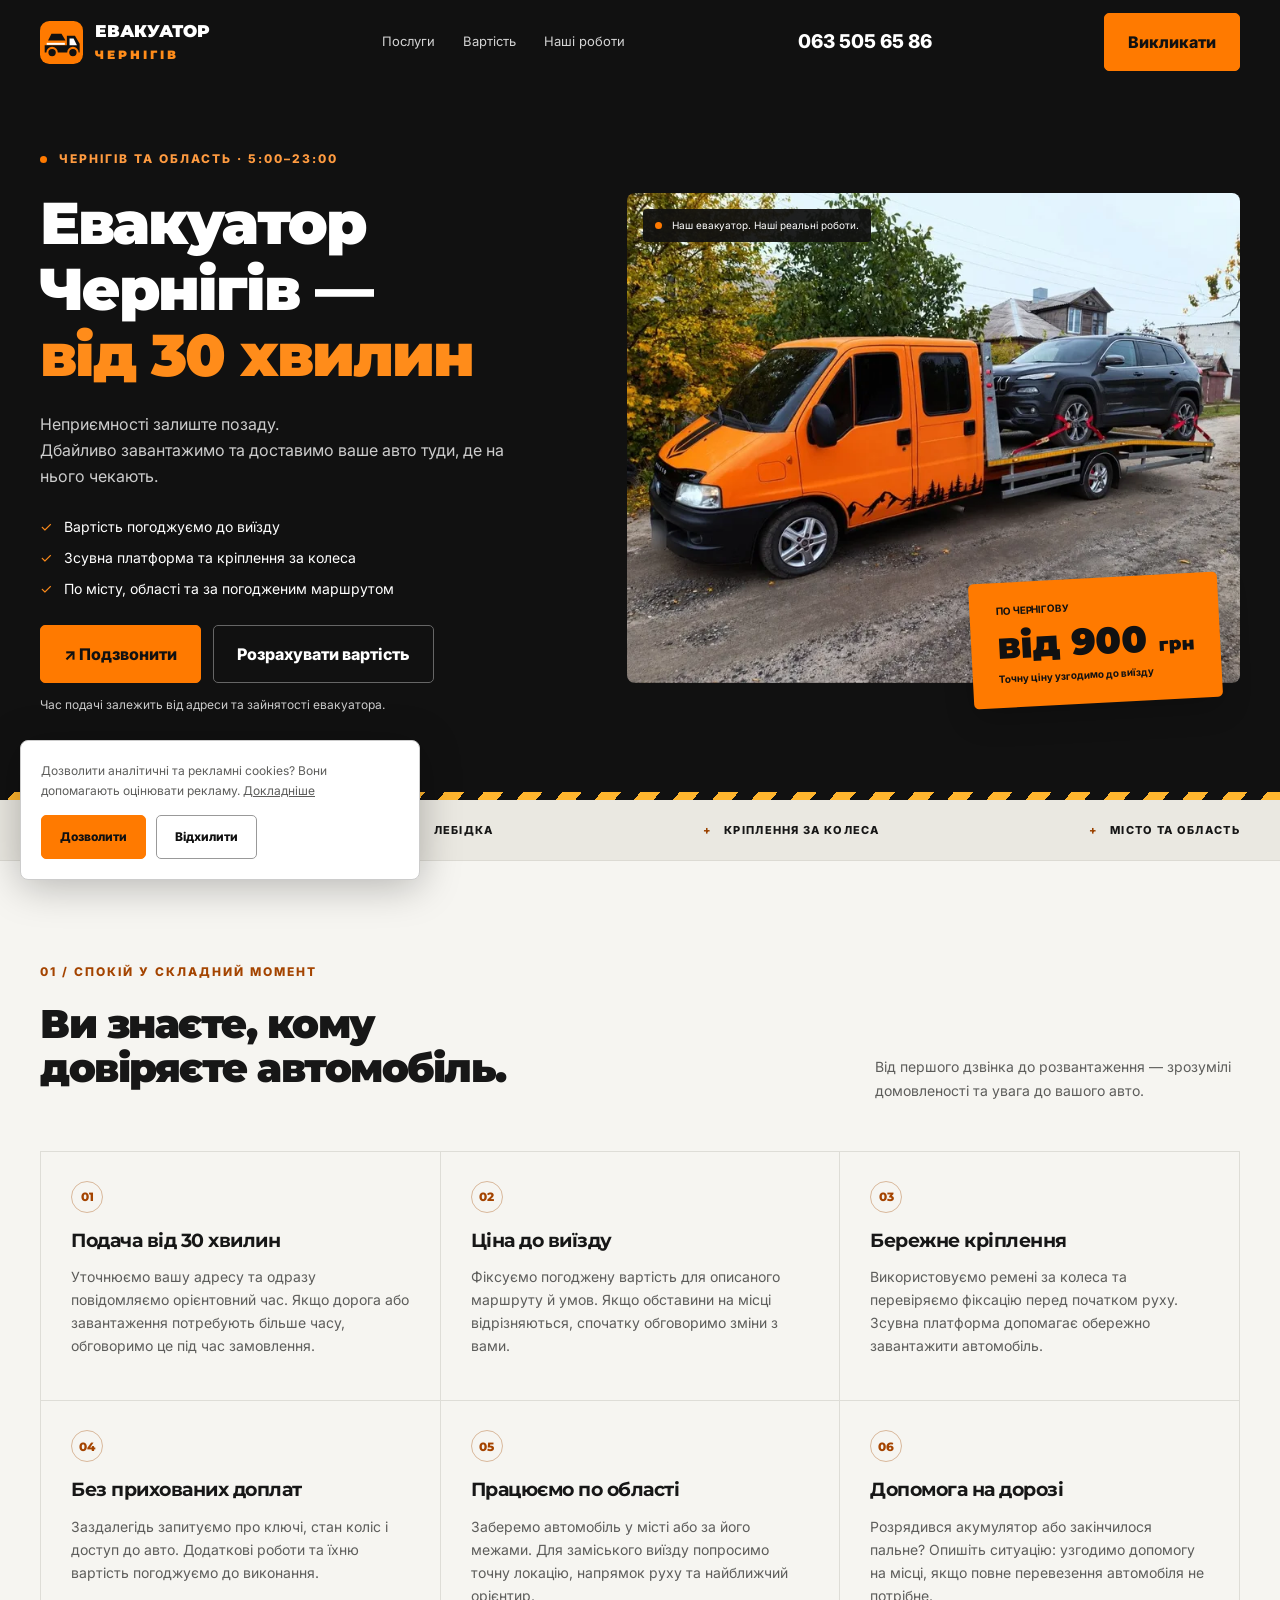
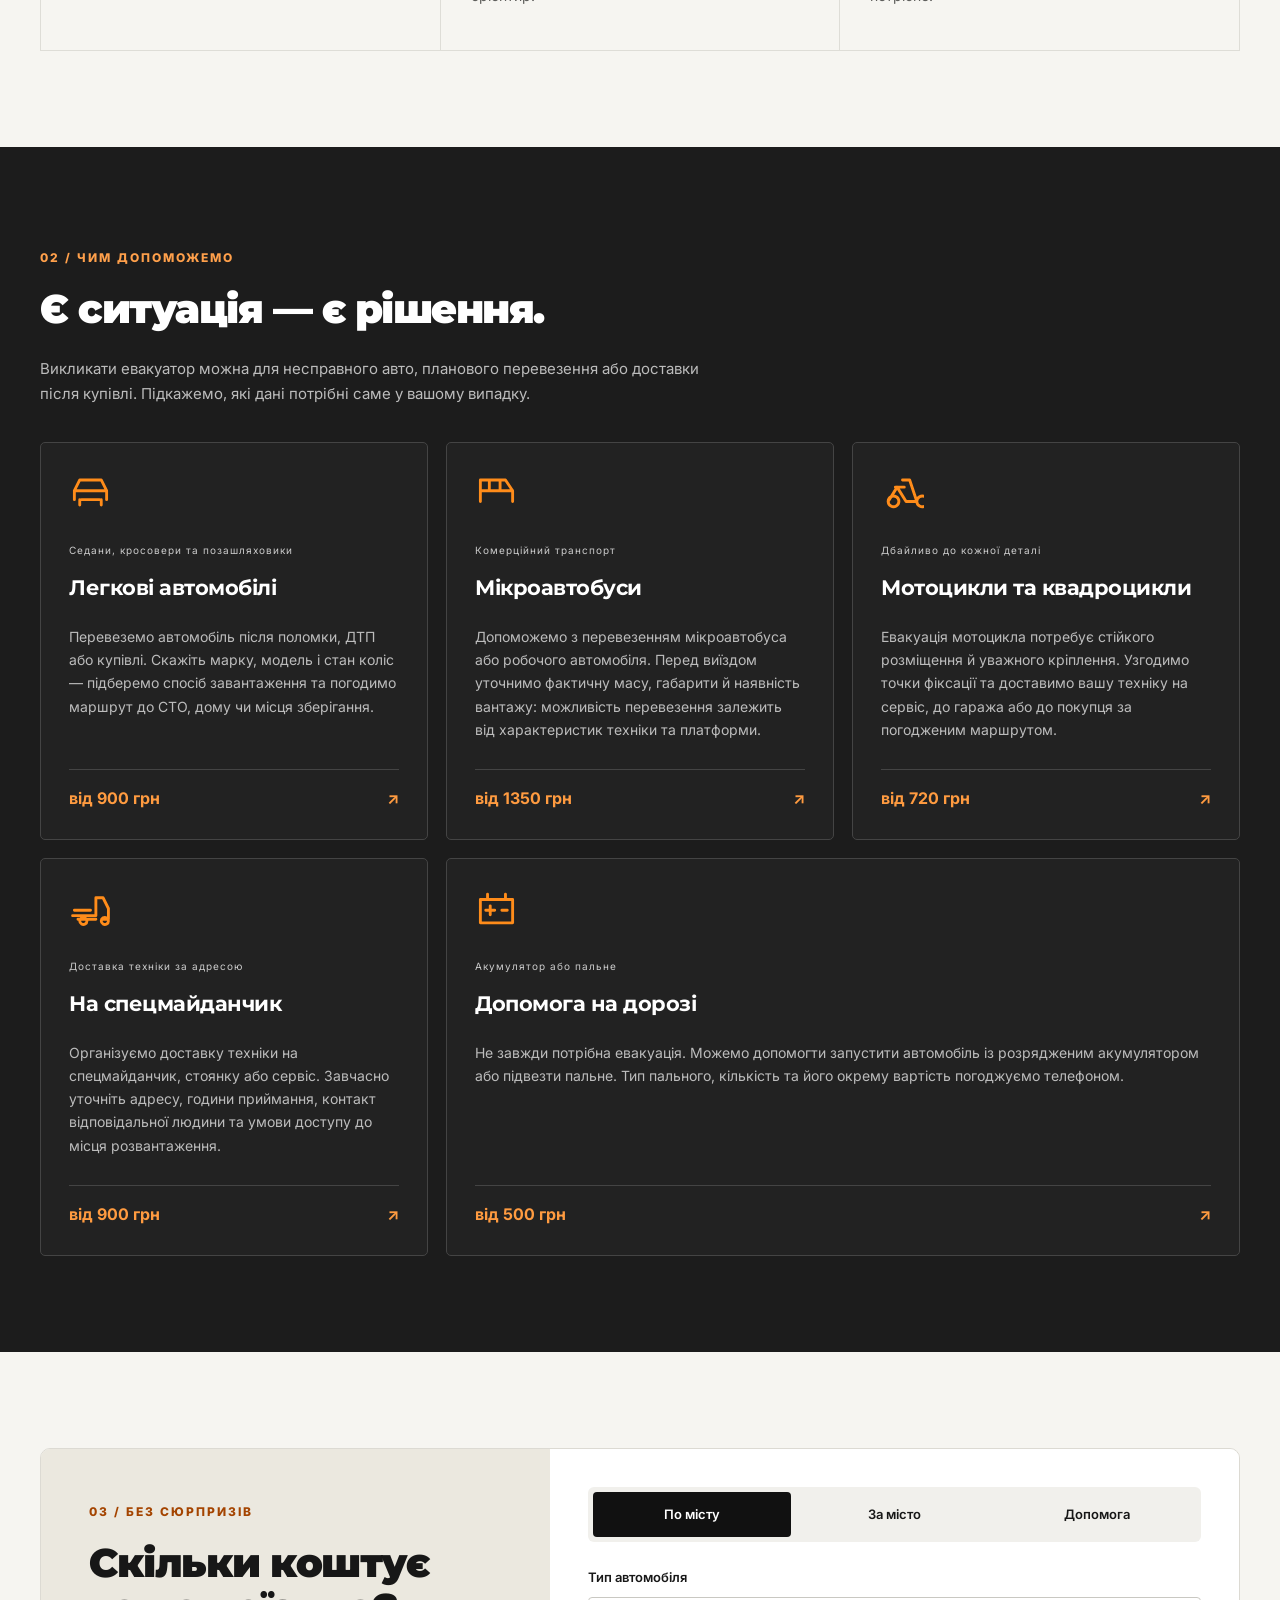
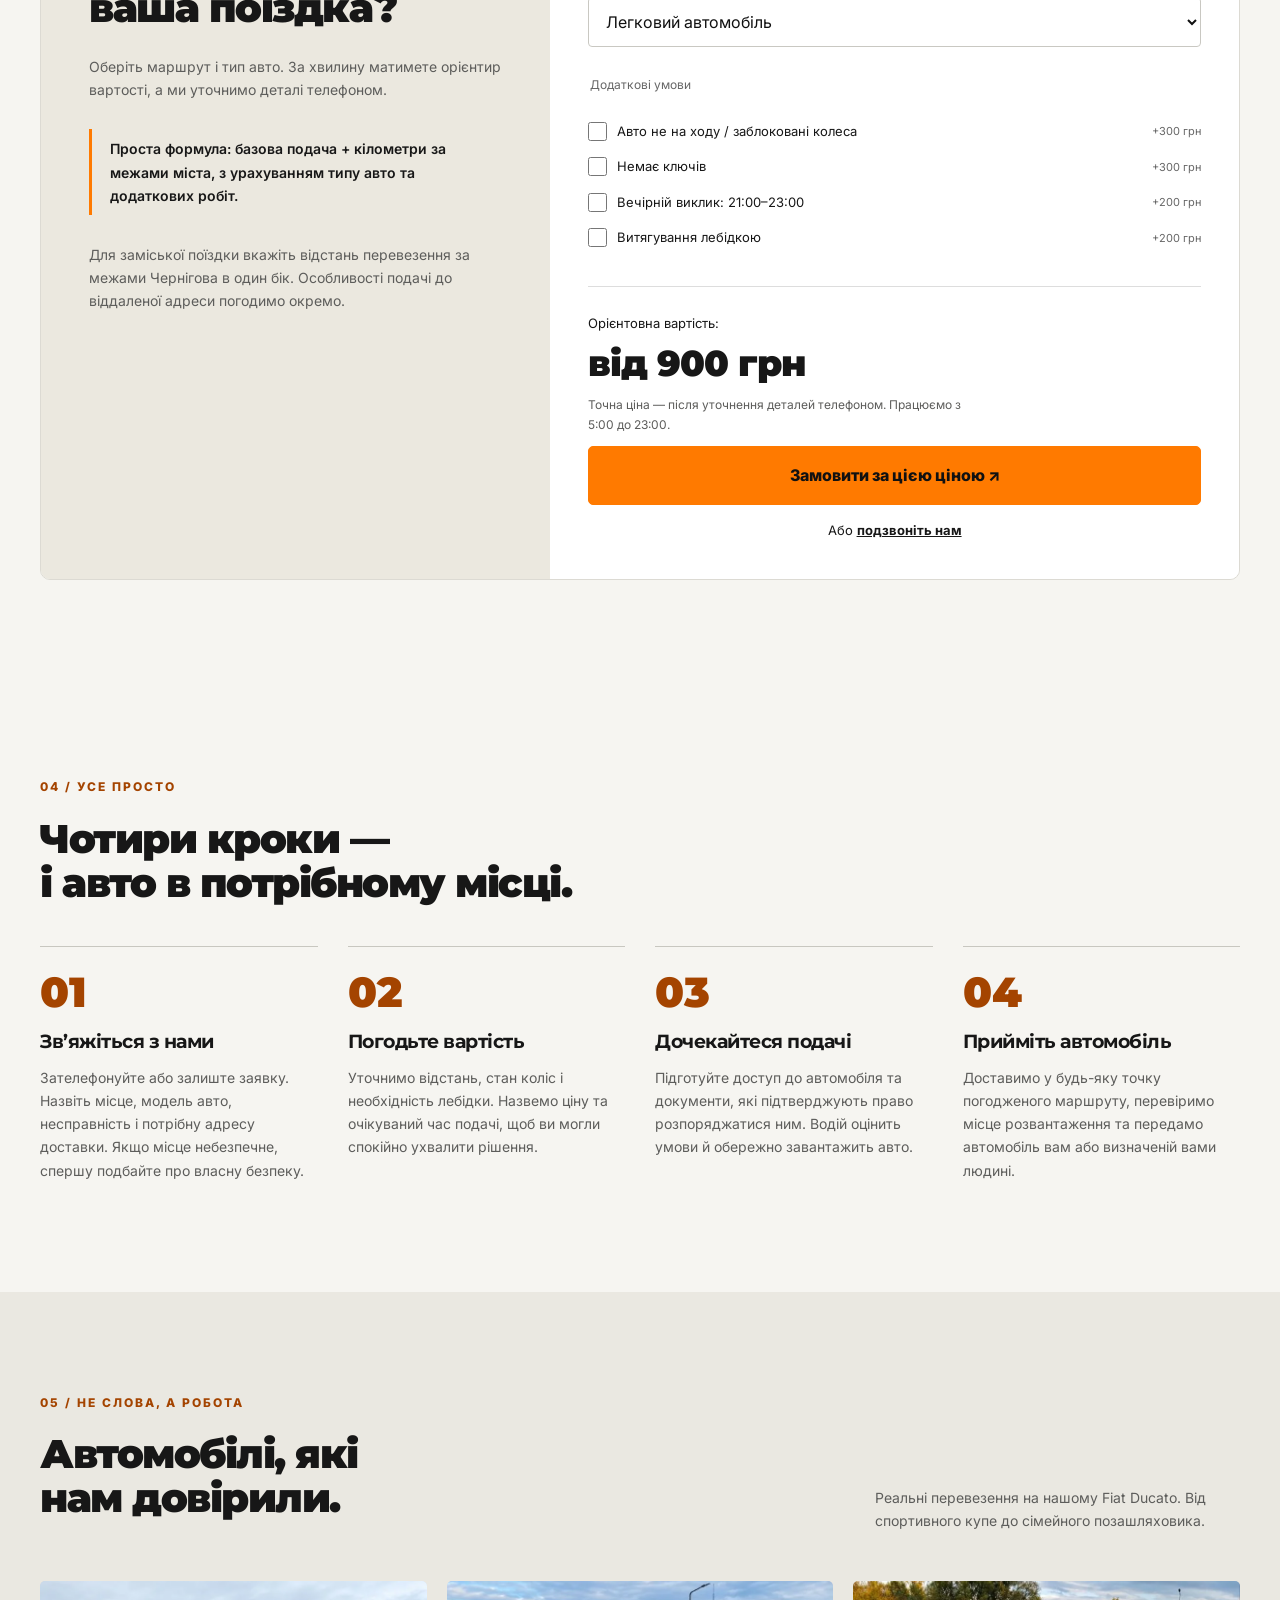
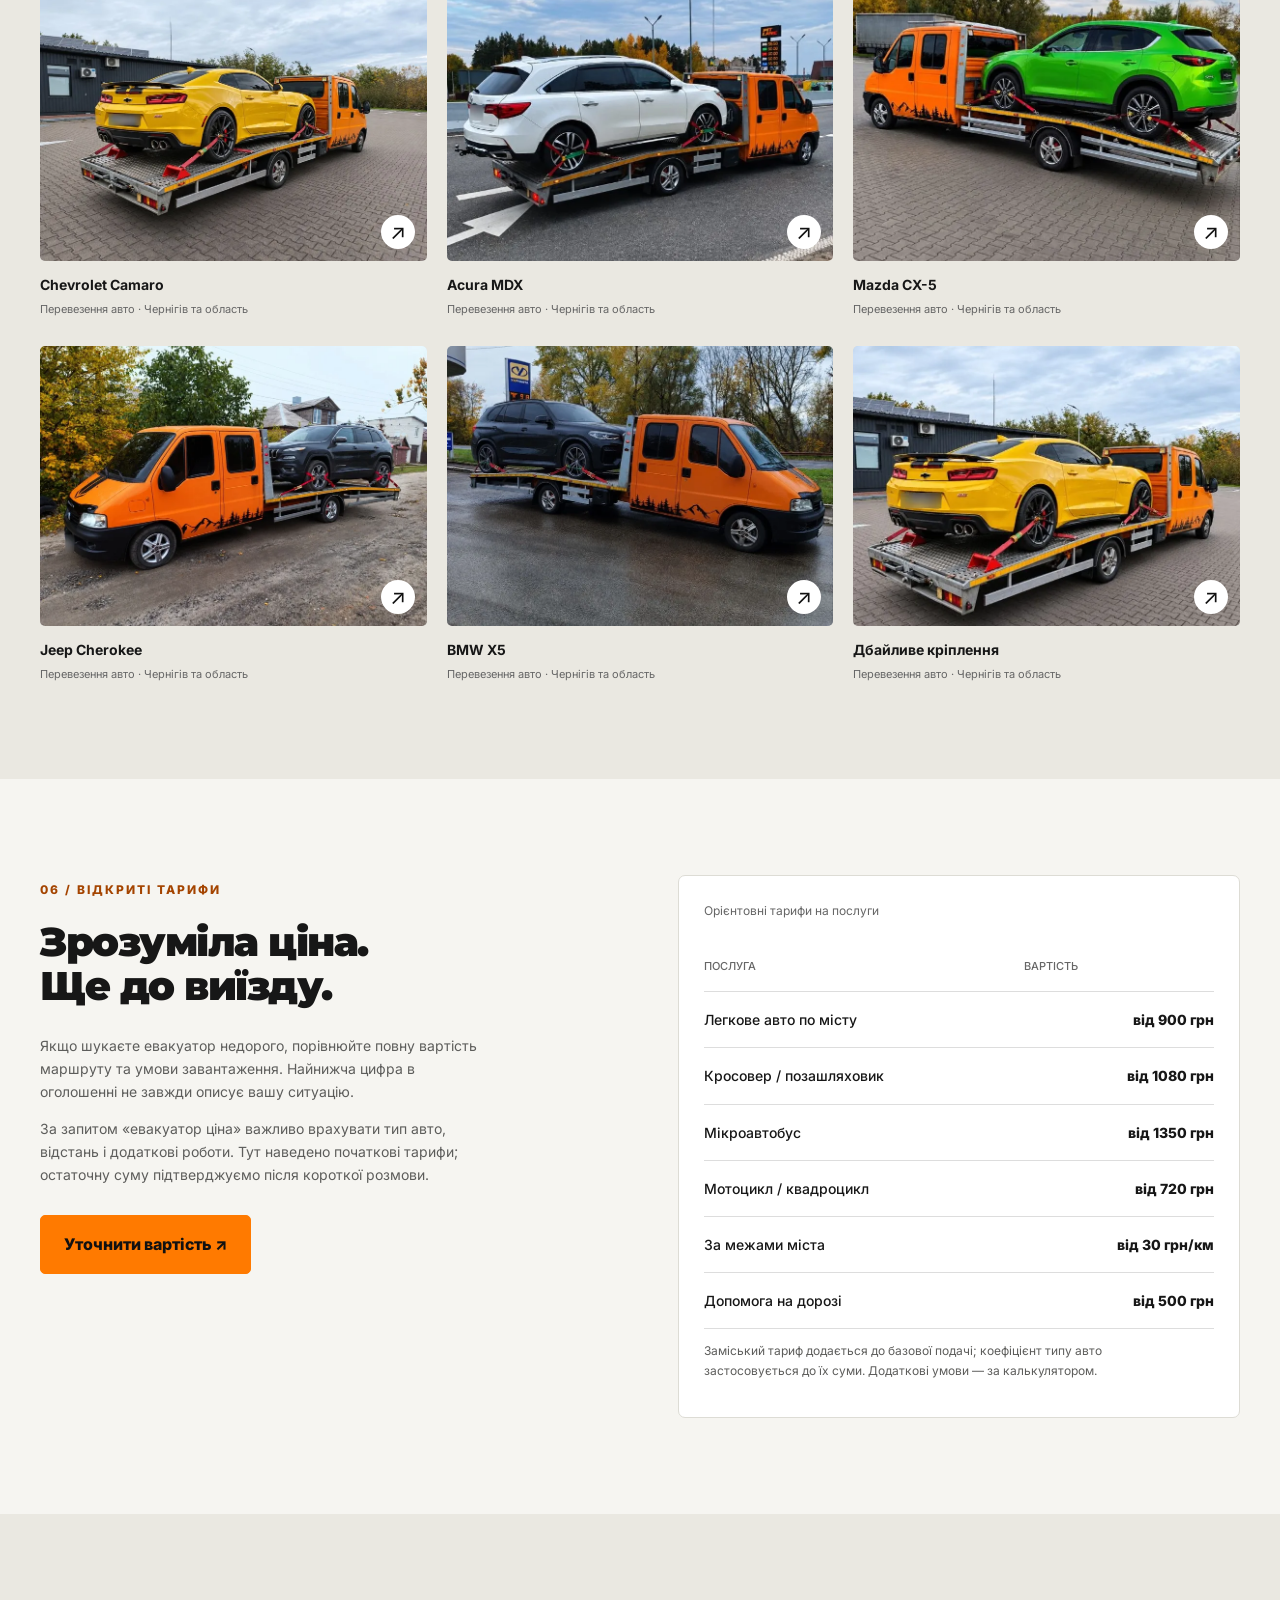
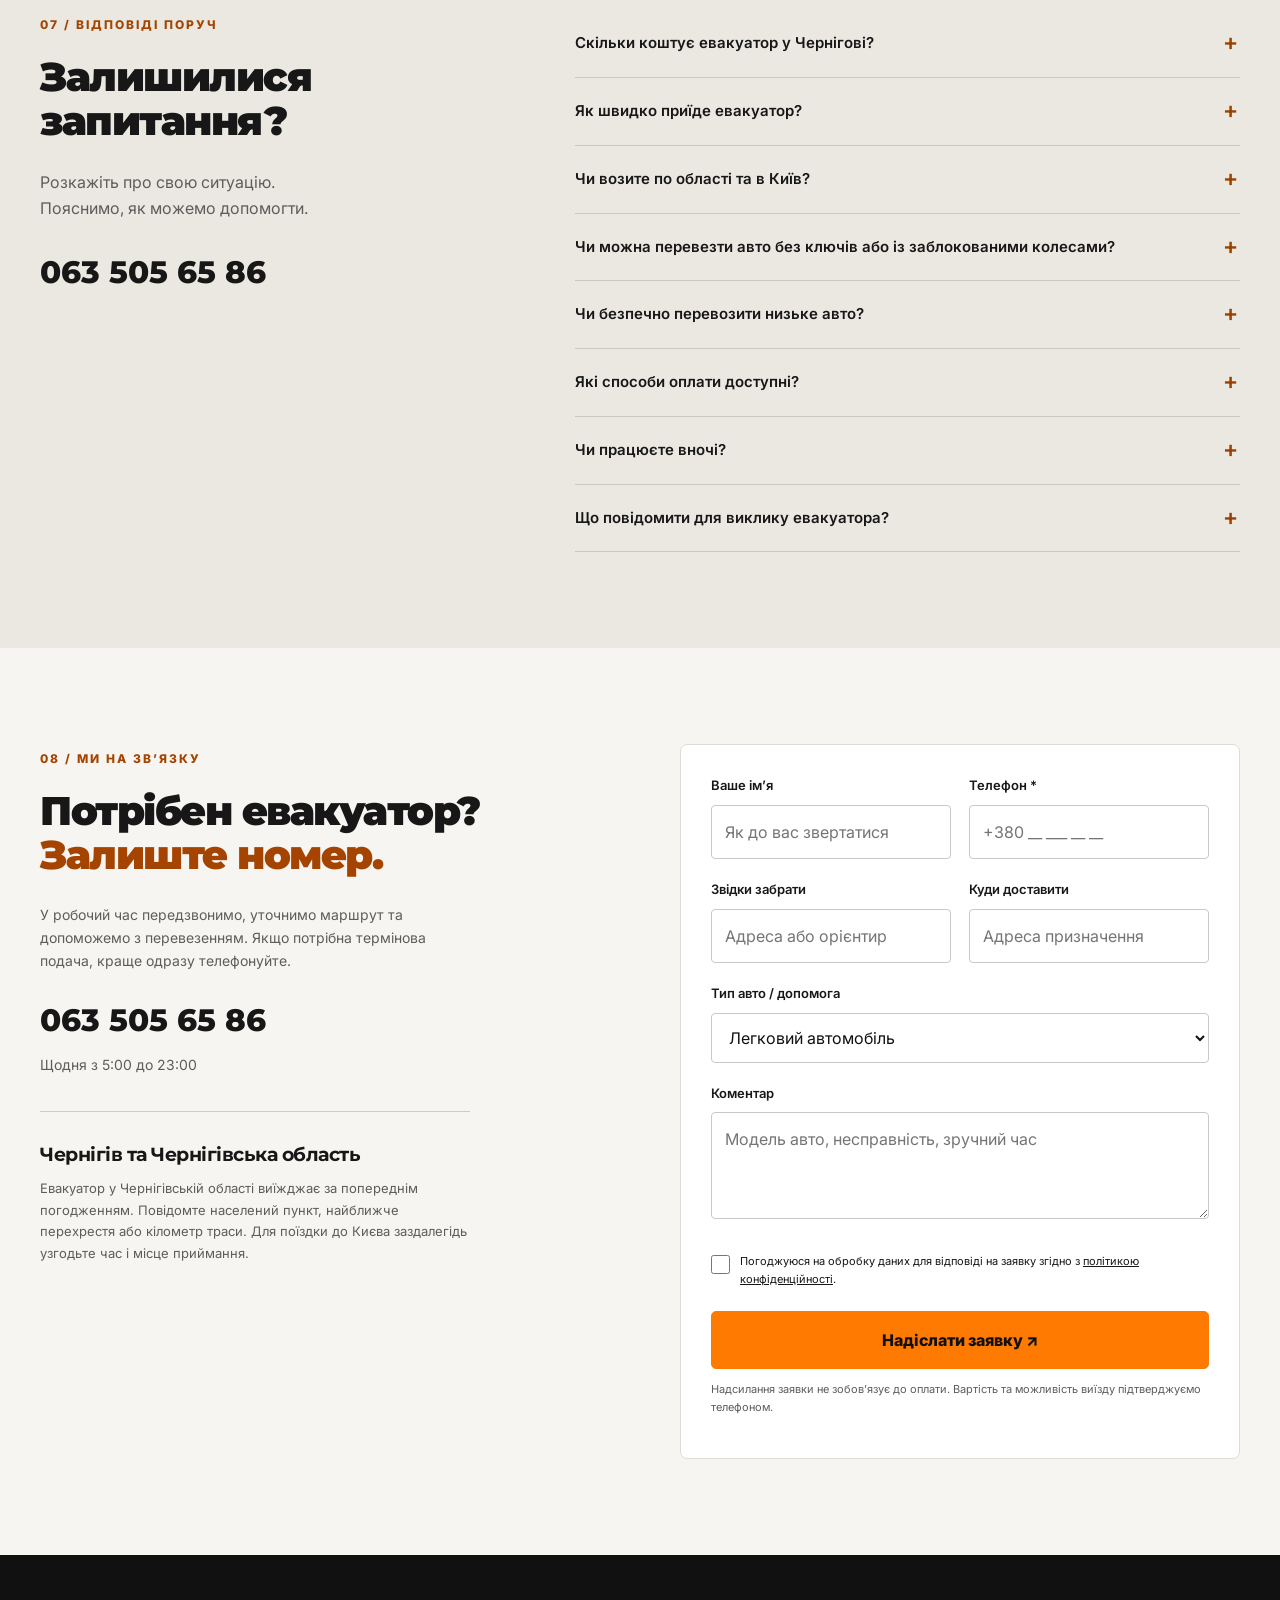
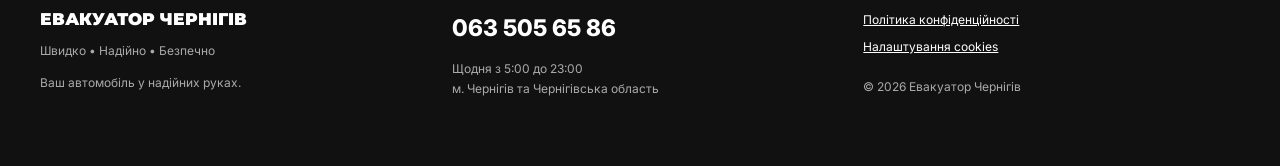
==== index.html @ 11907311 "Configure evakuator-che.online custom domain" ====
<!doctype html><html lang="uk"><head><meta charset="utf-8"><meta name="viewport" content="width=device-width,initial-scale=1"><title>Евакуатор Чернігів ☎ 063 505 65 86 — від 30 хв</title><meta name="description" content="Евакуатор у Чернігові та області від 900 грн. Подача від 30 хв. Щодня 5:00–23:00. Дбайливе перевезення авто. Телефонуйте 063 505 65 86."><meta name="robots" content="index,follow"><meta name="theme-color" content="#111111"><link rel="canonical" href="https://evakuator-che.online/"><link rel="icon" href="favicon.svg" type="image/svg+xml"><link rel="apple-touch-icon" href="apple-touch-icon.png"><meta property="og:type" content="website"><meta property="og:locale" content="uk_UA"><meta property="og:title" content="Евакуатор Чернігів ☎ 063 505 65 86 — від 30 хв"><meta property="og:description" content="Евакуатор у Чернігові та області від 900 грн. Подача від 30 хв. Щодня 5:00–23:00. Дбайливе перевезення авто. Телефонуйте 063 505 65 86."><meta property="og:url" content="https://evakuator-che.online/"><meta property="og:image" content="https://evakuator-che.online/img/og-image.jpg"><meta property="og:image:width" content="1200"><meta property="og:image:height" content="630"><meta name="twitter:card" content="summary_large_image"><meta name="twitter:title" content="Евакуатор Чернігів ☎ 063 505 65 86 — від 30 хв"><meta name="twitter:description" content="Евакуатор у Чернігові та області від 900 грн. Подача від 30 хв. Щодня 5:00–23:00. Дбайливе перевезення авто. Телефонуйте 063 505 65 86."><meta name="twitter:image" content="https://evakuator-che.online/img/og-image.jpg"><link rel="preconnect" href="https://fonts.googleapis.com"><link rel="preconnect" href="https://fonts.gstatic.com" crossorigin><link href="https://fonts.googleapis.com/css2?family=Inter:wght@400;500;600;700&family=Montserrat:wght@800;900&display=swap" rel="stylesheet"><style>*{box-sizing:border-box}html{scroll-behavior:smooth;scroll-padding-top:100px}body{margin:0;background:#f6f5f1;color:#171717;font-family:Inter,Arial,sans-serif;line-height:1.65}a{color:inherit}img{max-width:100%;display:block}h1,h2,h3{font-family:Montserrat,Arial,sans-serif;line-height:1.12}button,input,select,textarea{font:inherit}.wrap{width:min(1200px,calc(100% - 40px));margin:auto}.topbar{position:sticky;top:0;z-index:20;background:#111;color:#fff}.topbar .wrap{display:flex;align-items:center;justify-content:space-between;gap:16px;min-height:84px}.logo{font:900 17px/1.15 Montserrat,Arial,sans-serif;text-decoration:none;display:flex;align-items:center;gap:12px}.logo img{width:43px;height:43px}.logo small{display:block;color:#ff8c1a;font-size:12px;letter-spacing:3px;margin-top:6px}.button{display:inline-flex;align-items:center;justify-content:center;gap:12px;background:#ff7a00;border:1px solid #ff7a00;border-radius:5px;padding:15px 23px;color:#111;font-weight:800;text-decoration:none;cursor:pointer;min-height:52px}.hero{background:#111;color:#fff;overflow:hidden}.hero-grid{display:grid;grid-template-columns:1fr 1.1fr;align-items:center;min-height:660px;gap:30px;padding-block:65px}.eyebrow{font-size:12px;font-weight:800;letter-spacing:2px;text-transform:uppercase;color:#a44400}.hero .eyebrow{color:#ff9b40}h1{font-size:clamp(40px,4.6vw,65px);font-weight:900;letter-spacing:-2px;margin:22px 0}h1 span{color:#ff8c1a}.hero-media{position:relative}.hero-media img{height:490px;width:100%;object-fit:cover;border-radius:8px;object-position:48%}.hero-copy>p{color:#ccc;max-width:470px}.actions{display:flex;gap:12px;flex-wrap:wrap}.outline{background:transparent;color:inherit;border-color:#666}.hero ul{padding:0;list-style:none;font-size:14px;margin:25px 0}.hero li{margin:8px 0}.hero li:before{content:"✓";color:#ff8c1a;margin-right:12px}.hero-note{font-size:12px}.hazard{height:8px;background:repeating-linear-gradient(-50deg,#ffb52e 0 15px,#111 15px 30px)}@media(max-width:760px){.wrap{width:calc(100% - 32px)}.topbar .wrap{min-height:72px}.topbar .header-phone{display:none}.topbar .button{padding:10px 16px;min-height:44px}.hero-grid{grid-template-columns:1fr;padding-block:36px;gap:26px;min-height:0}h1{font-size:42px;letter-spacing:-1.8px}.hero-media img{height:290px}.hero .actions{display:grid;grid-template-columns:1fr}.hero-copy>p{font-size:15px}}</style><link rel="stylesheet" href="css/style.css"><script type="application/ld+json">{"@context":"https://schema.org","@graph":[{"@type":["LocalBusiness","AutomotiveBusiness"],"@id":"https://evakuator-che.online/#business","name":"Евакуатор Чернігів","telephone":"+380635056586","url":"https://evakuator-che.online/","image":"https://evakuator-che.online/img/og-image.jpg","priceRange":"₴₴","address":{"@type":"PostalAddress","addressLocality":"Чернігів","addressRegion":"Чернігівська область","addressCountry":"UA"},"geo":{"@type":"GeoCoordinates","latitude":51.4982,"longitude":31.2893},"areaServed":[{"@type":"City","name":"Чернігів"},{"@type":"AdministrativeArea","name":"Чернігівська область"}],"openingHoursSpecification":{"@type":"OpeningHoursSpecification","dayOfWeek":["Monday","Tuesday","Wednesday","Thursday","Friday","Saturday","Sunday"],"opens":"05:00","closes":"23:00"},"hasOfferCatalog":{"@type":"OfferCatalog","name":"Послуги евакуатора","itemListElement":[{"@type":"Offer","price":900,"priceCurrency":"UAH","description":"Орієнтовно від 900 грн; точну ціну погоджуємо телефоном.","priceSpecification":{"@type":"PriceSpecification","minPrice":900,"priceCurrency":"UAH"},"itemOffered":{"@type":"Service","name":"Легкові автомобілі"}},{"@type":"Offer","price":1350,"priceCurrency":"UAH","description":"Орієнтовно від 1350 грн; точну ціну погоджуємо телефоном.","priceSpecification":{"@type":"PriceSpecification","minPrice":1350,"priceCurrency":"UAH"},"itemOffered":{"@type":"Service","name":"Мікроавтобуси"}},{"@type":"Offer","price":720,"priceCurrency":"UAH","description":"Орієнтовно від 720 грн; точну ціну погоджуємо телефоном.","priceSpecification":{"@type":"PriceSpecification","minPrice":720,"priceCurrency":"UAH"},"itemOffered":{"@type":"Service","name":"Мотоцикли та квадроцикли"}},{"@type":"Offer","price":900,"priceCurrency":"UAH","description":"Орієнтовно від 900 грн; точну ціну погоджуємо телефоном.","priceSpecification":{"@type":"PriceSpecification","minPrice":900,"priceCurrency":"UAH"},"itemOffered":{"@type":"Service","name":"На спецмайданчик"}},{"@type":"Offer","price":500,"priceCurrency":"UAH","description":"Орієнтовно від 500 грн; точну ціну погоджуємо телефоном.","priceSpecification":{"@type":"PriceSpecification","minPrice":500,"priceCurrency":"UAH"},"itemOffered":{"@type":"Service","name":"Допомога на дорозі"}}]}},{"@type":"FAQPage","mainEntity":[{"@type":"Question","name":"Скільки коштує евакуатор у Чернігові?","acceptedAnswer":{"@type":"Answer","text":"Базова вартість перевезення легкового авто по місту — від 900 грн. Остаточна сума залежить від типу автомобіля, відстані та умов завантаження. Калькулятор дає попередній орієнтир, а точну ціну погоджуємо телефоном до виїзду."}},{"@type":"Question","name":"Як швидко приїде евакуатор?","acceptedAnswer":{"@type":"Answer","text":"Орієнтовна подача по Чернігову — від 30 хвилин. Час залежить від вашої адреси, дорожньої ситуації та поточної зайнятості. Під час дзвінка уточнимо місце й повідомимо реальний час прибуття. Це орієнтир, а не гарантія прибуття за фіксований час."}},{"@type":"Question","name":"Чи возите по області та в Київ?","acceptedAnswer":{"@type":"Answer","text":"Так, узгоджуємо перевезення по Чернігівській області та до Києва. Назвіть обидві адреси, бажаний час і модель автомобіля. Доступність далекої поїздки, маршрут та повну вартість підтверджуємо перед замовленням."}},{"@type":"Question","name":"Чи можна перевезти авто без ключів або із заблокованими колесами?","acceptedAnswer":{"@type":"Answer","text":"Такі ситуації розглядаємо індивідуально. Обов’язково попередьте, які колеса заблоковані, чи працює кермо та чи є доступ до автомобіля. Перед виїздом перевіримо можливість безпечного завантаження наявним обладнанням і погодимо додаткові роботи."}},{"@type":"Question","name":"Чи безпечно перевозити низьке авто?","acceptedAnswer":{"@type":"Answer","text":"Зсувна платформа забезпечує пологий заїзд, а ремені фіксують автомобіль за колеса. Для низького кліренсу завчасно уточнимо висоту, стан бамперів і місце завантаження. Остаточне рішення щодо безпечного заїзду приймаємо з урахуванням конкретного автомобіля."}},{"@type":"Question","name":"Які способи оплати доступні?","acceptedAnswer":{"@type":"Answer","text":"Спосіб оплати погодьте під час дзвінка до виїзду евакуатора. Уточніть, чи потрібна оплата переказом, готівкою або документи для підприємства. Не надсилайте передоплату за реквізитами, які не були підтверджені особисто телефоном."}},{"@type":"Question","name":"Чи працюєте вночі?","acceptedAnswer":{"@type":"Answer","text":"Працюємо щодня з 5:00 до 23:00. Виклики після 23:00 не обслуговуємо. Вечірній виїзд з 21:00 до 23:00 може мати доплату, яку повідомляємо заздалегідь. Заявки поза графіком переглядаємо наступного робочого ранку."}},{"@type":"Question","name":"Що повідомити для виклику евакуатора?","acceptedAnswer":{"@type":"Answer","text":"Назвіть адресу або орієнтир, марку авто, характер несправності та пункт призначення. Повідомте про відсутність ключів, заблоковані колеса, низький кліренс або обмежений під’їзд. Залиште номер, за яким водій зможе зв’язатися з вами."}}]},{"@type":"WebSite","@id":"https://evakuator-che.online/#website","url":"https://evakuator-che.online/","name":"Евакуатор Чернігів","inLanguage":"uk"},{"@type":"BreadcrumbList","itemListElement":[{"@type":"ListItem","position":1,"name":"Евакуатор Чернігів","item":"https://evakuator-che.online/"}]}]}</script><script src="js/config.js" defer></script><script src="js/calculate.js" defer></script><script src="js/app.js" defer></script></head><body><a class="skip" href="#main">Перейти до вмісту</a><header class="topbar"><div class="wrap"><a class="logo" href="./"><img src="favicon.svg" width="43" height="43" alt="" loading="lazy"><span>ЕВАКУАТОР<small>ЧЕРНІГІВ</small></span></a><nav aria-label="Головна навігація"><a href="#services">Послуги</a><a href="#calculator">Вартість</a><a href="#works">Наші роботи</a></nav><a class="header-phone" href="tel:+380635056586">063 505 65 86</a><a class="button" href="tel:+380635056586">Викликати</a></div></header><main id="main">
 <section class="hero"><div class="wrap hero-grid"><div class="hero-copy"><div class="eyebrow"><span class="status-dot"></span> Чернігів та область · 5:00–23:00</div><h1>Евакуатор<br>Чернігів —<br><span>від 30 хвилин</span></h1><p>Неприємності залиште позаду.<br>Дбайливо завантажимо та доставимо ваше авто туди, де на нього чекають.</p><ul><li>Вартість погоджуємо до виїзду</li><li>Зсувна платформа та кріплення за колеса</li><li>По місту, області та за погодженим маршрутом</li></ul><div class="actions"><a class="button" href="tel:+380635056586">↗ Подзвонити</a><a class="button outline" href="#calculator">Розрахувати вартість</a></div><p class="hero-note">Час подачі залежить від адреси та зайнятості евакуатора.</p></div><div class="hero-media"><picture><source type="image/webp" srcset="img/jeep-800.webp 800w, img/jeep-1600.webp 1600w" sizes="(max-width: 760px) 100vw, 60vw"><img src="img/jeep-800.webp" alt="Помаранчевий Fiat Ducato перевозить Jeep Cherokee на платформі в Чернігові" width="1280" height="964" fetchpriority="high" decoding="async"></picture><div class="photo-label"><span class="status-dot"></span> Наш евакуатор. Наші реальні роботи.</div><div class="price-tag"><small>ПО ЧЕРНІГОВУ</small><strong>від 900 <span>грн</span></strong><small>Точну ціну узгодимо до виїзду</small></div></div></div><div class="hazard"></div></section>
 <div class="trust-strip"><div class="wrap"><span>ЗСУВНА ПЛАТФОРМА</span><span>ЛЕБІДКА</span><span>КРІПЛЕННЯ ЗА КОЛЕСА</span><span>МІСТО ТА ОБЛАСТЬ</span></div></div>
 <section class="section wrap" id="benefits"><div class="section-heading"><div><span class="eyebrow">01 / Спокій у складний момент</span><h2>Ви знаєте, кому<br>довіряєте автомобіль.</h2></div><p>Від першого дзвінка до розвантаження — зрозумілі домовленості та увага до вашого авто.</p></div><div class="benefit-grid"><article class="benefit reveal"><span class="card-number">01</span><h3>Подача від 30 хвилин</h3><p>Уточнюємо вашу адресу та одразу повідомляємо орієнтовний час. Якщо дорога або завантаження потребують більше часу, обговоримо це під час замовлення.</p></article><article class="benefit reveal"><span class="card-number">02</span><h3>Ціна до виїзду</h3><p>Фіксуємо погоджену вартість для описаного маршруту й умов. Якщо обставини на місці відрізняються, спочатку обговоримо зміни з вами.</p></article><article class="benefit reveal"><span class="card-number">03</span><h3>Бережне кріплення</h3><p>Використовуємо ремені за колеса та перевіряємо фіксацію перед початком руху. Зсувна платформа допомагає обережно завантажити автомобіль.</p></article><article class="benefit reveal"><span class="card-number">04</span><h3>Без прихованих доплат</h3><p>Заздалегідь запитуємо про ключі, стан коліс і доступ до авто. Додаткові роботи та їхню вартість погоджуємо до виконання.</p></article><article class="benefit reveal"><span class="card-number">05</span><h3>Працюємо по області</h3><p>Заберемо автомобіль у місті або за його межами. Для заміського виїзду попросимо точну локацію, напрямок руху та найближчий орієнтир.</p></article><article class="benefit reveal"><span class="card-number">06</span><h3>Допомога на дорозі</h3><p>Розрядився акумулятор або закінчилося пальне? Опишіть ситуацію: узгодимо допомогу на місці, якщо повне перевезення автомобіля не потрібне.</p></article></div></section>
 <section class="section services" id="services"><div class="wrap"><span class="eyebrow">02 / Чим допоможемо</span><h2>Є ситуація — є рішення.</h2><p class="section-intro">Викликати евакуатор можна для несправного авто, планового перевезення або доставки після купівлі. Підкажемо, які дані потрібні саме у вашому випадку.</p><div class="service-grid"><article class="service-card reveal"><svg viewBox="0 0 24 24" fill="none" stroke="currentColor" stroke-width="1.6" stroke-linecap="round" stroke-linejoin="round" aria-hidden="true"> <path d="M3 16v-5l3-6h12l3 6v5M3 11h18M7 16h10M6 16v3M18 16v3"/></svg><span class="service-kicker">Седани, кросовери та позашляховики</span><h3>Легкові автомобілі</h3><p>Перевеземо автомобіль після поломки, ДТП або купівлі. Скажіть марку, модель і стан коліс — підберемо спосіб завантаження та погодимо маршрут до СТО, дому чи місця зберігання.</p><a href="#request">від 900 грн <span aria-hidden="true">↗</span></a></article><article class="service-card reveal"><svg viewBox="0 0 24 24" fill="none" stroke="currentColor" stroke-width="1.6" stroke-linecap="round" stroke-linejoin="round" aria-hidden="true"> <path d="M3 17V5h14l4 6v6M3 11h18M8 5v6M14 5v6"/></svg><span class="service-kicker">Комерційний транспорт</span><h3>Мікроавтобуси</h3><p>Допоможемо з перевезенням мікроавтобуса або робочого автомобіля. Перед виїздом уточнимо фактичну масу, габарити й наявність вантажу: можливість перевезення залежить від характеристик техніки та платформи.</p><a href="#request">від 1350 грн <span aria-hidden="true">↗</span></a></article><article class="service-card reveal"><svg viewBox="0 0 24 24" fill="none" stroke="currentColor" stroke-width="1.6" stroke-linecap="round" stroke-linejoin="round" aria-hidden="true"> <path d="M4 17a3 3 0 1 0 0-.1M20 17a3 3 0 1 0 0-.1M4 17l5-8 5 8h6l-4-12h-4M8 9h5"/></svg><span class="service-kicker">Дбайливо до кожної деталі</span><h3>Мотоцикли та квадроцикли</h3><p>Евакуація мотоцикла потребує стійкого розміщення й уважного кріплення. Узгодимо точки фіксації та доставимо вашу техніку на сервіс, до гаража або до покупця за погодженим маршрутом.</p><a href="#request">від 720 грн <span aria-hidden="true">↗</span></a></article><article class="service-card reveal"><svg viewBox="0 0 24 24" fill="none" stroke="currentColor" stroke-width="1.6" stroke-linecap="round" stroke-linejoin="round" aria-hidden="true"> <path d="M2 16h13V6h4l3 6v6h-3M5 18h10M3 13h9M6 19a2 2 0 1 0 0-.1M18 19a2 2 0 1 0 0-.1"/></svg><span class="service-kicker">Доставка техніки за адресою</span><h3>На спецмайданчик</h3><p>Організуємо доставку техніки на спецмайданчик, стоянку або сервіс. Завчасно уточніть адресу, години приймання, контакт відповідальної людини та умови доступу до місця розвантаження.</p><a href="#request">від 900 грн <span aria-hidden="true">↗</span></a></article><article class="service-card reveal"><svg viewBox="0 0 24 24" fill="none" stroke="currentColor" stroke-width="1.6" stroke-linecap="round" stroke-linejoin="round" aria-hidden="true"> <path d="M3 7h18v13H3zM7 7V4M17 7V4M6 13h5M8.5 10.5v5M15 13h3"/></svg><span class="service-kicker">Акумулятор або пальне</span><h3>Допомога на дорозі</h3><p>Не завжди потрібна евакуація. Можемо допомогти запустити автомобіль із розрядженим акумулятором або підвезти пальне. Тип пального, кількість та його окрему вартість погоджуємо телефоном.</p><a href="#request">від 500 грн <span aria-hidden="true">↗</span></a></article></div></div></section>
 <section class="section wrap" id="calculator"><div class="calculator-shell"><div class="calc-intro"><span class="eyebrow">03 / Без сюрпризів</span><h2>Скільки коштує<br>ваша поїздка?</h2><p>Оберіть маршрут і тип авто. За хвилину матимете орієнтир вартості, а ми уточнимо деталі телефоном.</p><div class="calc-note">Проста формула: базова подача + кілометри за межами міста, з урахуванням типу авто та додаткових робіт.</div><p>Для заміської поїздки вкажіть відстань перевезення за межами Чернігова в один бік. Особливості подачі до віддаленої адреси погодимо окремо.</p></div><div class="calc-panel"><form id="calc-form"><fieldset class="mode-tabs"><legend>Маршрут або допомога</legend><label><input type="radio" name="mode" value="city" checked><span>По місту</span></label><label><input type="radio" name="mode" value="outside"><span>За місто</span></label><label><input type="radio" name="mode" value="help"><span>Допомога</span></label></fieldset><div id="tow-fields"><div id="km-field" hidden><label for="km">Кілометри за межами міста</label><input id="km" name="km" type="number" min="1" max="2000" value="10" inputmode="numeric"></div><label for="calc-vehicle">Тип автомобіля</label><select id="calc-vehicle" name="vehicle"><option value="car">Легковий автомобіль</option><option value="suv">Кросовер / позашляховик</option><option value="minibus">Мікроавтобус</option><option value="moto">Мотоцикл / квадроцикл</option></select><fieldset class="extras"><legend>Додаткові умови</legend><label><input type="checkbox" name="nonRolling"><span>Авто не на ходу / заблоковані колеса</span><small>+300 грн</small></label><label><input type="checkbox" name="noKeys"><span>Немає ключів</span><small>+300 грн</small></label><label><input type="checkbox" name="night"><span>Вечірній виклик: 21:00–23:00</span><small>+200 грн</small></label><label><input type="checkbox" name="winch"><span>Витягування лебідкою</span><small>+200 грн</small></label></fieldset></div><p id="help-note" hidden>Підкурити акумулятор або підвезти пальне. Саме пальне оплачується окремо. Доступність допомоги уточнюємо телефоном.</p></form><div class="calc-result" aria-live="polite"><span>Орієнтовна вартість:</span><strong id="calc-total">від 900 грн</strong><p>Точна ціна — після уточнення деталей телефоном. Працюємо з 5:00 до 23:00.</p></div><button class="button wide" id="order-calc">Замовити за цією ціною ↗</button><div class="calc-call">Або <a class="inline-link" href="tel:+380635056586">подзвоніть нам</a></div><noscript>Для інтерактивного розрахунку увімкніть JavaScript або зателефонуйте.</noscript></div></div></section>
 <section class="section wrap"><span class="eyebrow">04 / Усе просто</span><h2>Чотири кроки —<br>і авто в потрібному місці.</h2><div class="steps"><article><span>01</span><h3>Зв’яжіться з нами</h3><p>Зателефонуйте або залиште заявку. Назвіть місце, модель авто, несправність і потрібну адресу доставки. Якщо місце небезпечне, спершу подбайте про власну безпеку.</p></article><article><span>02</span><h3>Погодьте вартість</h3><p>Уточнимо відстань, стан коліс і необхідність лебідки. Назвемо ціну та очікуваний час подачі, щоб ви могли спокійно ухвалити рішення.</p></article><article><span>03</span><h3>Дочекайтеся подачі</h3><p>Підготуйте доступ до автомобіля та документи, які підтверджують право розпоряджатися ним. Водій оцінить умови й обережно завантажить авто.</p></article><article><span>04</span><h3>Прийміть автомобіль</h3><p>Доставимо у будь-яку точку погодженого маршруту, перевіримо місце розвантаження та передамо автомобіль вам або визначеній вами людині.</p></article></div></section>
 <section class="section works" id="works"><div class="wrap"><div class="section-heading"><div><span class="eyebrow">05 / Не слова, а робота</span><h2>Автомобілі, які<br>нам довірили.</h2></div><p>Реальні перевезення на нашому Fiat Ducato. Від спортивного купе до сімейного позашляховика.</p></div><div class="gallery"><figure><button class="gallery-open" data-image="img/camaro-1600.webp" data-alt="Жовтий Chevrolet Camaro на платформі, закріплений ременями за колеса" aria-label="Збільшити фото: Chevrolet Camaro"><picture><source type="image/webp" srcset="img/camaro-800.webp 800w, img/camaro-1600.webp 1600w" sizes="(max-width: 760px) 100vw, 33vw"><img src="img/camaro-800.webp" alt="Жовтий Chevrolet Camaro на платформі, закріплений ременями за колеса" width="1280" height="964" loading="lazy" decoding="async"></picture><span aria-hidden="true">↗</span></button><figcaption>Chevrolet Camaro<small>Перевезення авто · Чернігів та область</small></figcaption></figure><figure><button class="gallery-open" data-image="img/acura-1600.webp" data-alt="Білий Acura MDX на помаранчевому евакуаторі" aria-label="Збільшити фото: Acura MDX"><picture><source type="image/webp" srcset="img/acura-800.webp 800w, img/acura-1600.webp 1600w" sizes="(max-width: 760px) 100vw, 33vw"><img src="img/acura-800.webp" alt="Білий Acura MDX на помаранчевому евакуаторі" width="720" height="1280" loading="lazy" decoding="async"></picture><span aria-hidden="true">↗</span></button><figcaption>Acura MDX<small>Перевезення авто · Чернігів та область</small></figcaption></figure><figure><button class="gallery-open" data-image="img/mazda-1600.webp" data-alt="Зелена Mazda CX-5 під час перевезення на платформі" aria-label="Збільшити фото: Mazda CX-5"><picture><source type="image/webp" srcset="img/mazda-800.webp 800w, img/mazda-1600.webp 1600w" sizes="(max-width: 760px) 100vw, 33vw"><img src="img/mazda-800.webp" alt="Зелена Mazda CX-5 під час перевезення на платформі" width="720" height="1280" loading="lazy" decoding="async"></picture><span aria-hidden="true">↗</span></button><figcaption>Mazda CX-5<small>Перевезення авто · Чернігів та область</small></figcaption></figure><figure><button class="gallery-open" data-image="img/jeep-1600.webp" data-alt="Jeep Cherokee на евакуаторі біля осінніх дерев" aria-label="Збільшити фото: Jeep Cherokee"><picture><source type="image/webp" srcset="img/jeep-800.webp 800w, img/jeep-1600.webp 1600w" sizes="(max-width: 760px) 100vw, 33vw"><img src="img/jeep-800.webp" alt="Jeep Cherokee на евакуаторі біля осінніх дерев" width="1280" height="964" loading="lazy" decoding="async"></picture><span aria-hidden="true">↗</span></button><figcaption>Jeep Cherokee<small>Перевезення авто · Чернігів та область</small></figcaption></figure><figure><button class="gallery-open" data-image="img/bmw-1600.webp" data-alt="Темний BMW X5 на платформі Fiat Ducato" aria-label="Збільшити фото: BMW X5"><picture><source type="image/webp" srcset="img/bmw-800.webp 800w, img/bmw-1600.webp 1600w" sizes="(max-width: 760px) 100vw, 33vw"><img src="img/bmw-800.webp" alt="Темний BMW X5 на платформі Fiat Ducato" width="720" height="1280" loading="lazy" decoding="async"></picture><span aria-hidden="true">↗</span></button><figcaption>BMW X5<small>Перевезення авто · Чернігів та область</small></figcaption></figure><figure><button class="gallery-open" data-image="img/camaro-portrait-1600.webp" data-alt="Кріплення Chevrolet Camaro колісними ременями на платформі" aria-label="Збільшити фото: Дбайливе кріплення"><picture><source type="image/webp" srcset="img/camaro-portrait-800.webp 800w, img/camaro-portrait-1600.webp 1600w" sizes="(max-width: 760px) 100vw, 33vw"><img src="img/camaro-portrait-800.webp" alt="Кріплення Chevrolet Camaro колісними ременями на платформі" width="720" height="1280" loading="lazy" decoding="async"></picture><span aria-hidden="true">↗</span></button><figcaption>Дбайливе кріплення<small>Перевезення авто · Чернігів та область</small></figcaption></figure></div></div></section>
 <section class="section wrap" id="prices"><div class="prices-grid"><div><span class="eyebrow">06 / Відкриті тарифи</span><h2>Зрозуміла ціна.<br>Ще до виїзду.</h2><p>Якщо шукаєте евакуатор недорого, порівнюйте повну вартість маршруту та умови завантаження. Найнижча цифра в оголошенні не завжди описує вашу ситуацію.</p><p>За запитом «евакуатор ціна» важливо врахувати тип авто, відстань і додаткові роботи. Тут наведено початкові тарифи; остаточну суму підтверджуємо після короткої розмови.</p><a class="button" href="tel:+380635056586">Уточнити вартість ↗</a></div><div class="price-table"><table><caption>Орієнтовні тарифи на послуги</caption><thead><tr><th scope="col">Послуга</th><th scope="col">Вартість</th></tr></thead><tbody><tr><th scope="row">Легкове авто по місту</th><td>від 900 грн</td></tr><tr><th scope="row">Кросовер / позашляховик</th><td>від 1080 грн</td></tr><tr><th scope="row">Мікроавтобус</th><td>від 1350 грн</td></tr><tr><th scope="row">Мотоцикл / квадроцикл</th><td>від 720 грн</td></tr><tr><th scope="row">За межами міста</th><td>від 30 грн/км</td></tr><tr><th scope="row">Допомога на дорозі</th><td>від 500 грн</td></tr></tbody></table><p>Заміський тариф додається до базової подачі; коефіцієнт типу авто застосовується до їх суми. Додаткові умови — за калькулятором.</p></div></div></section>
 <section class="section faq-section"><div class="wrap faq-grid"><div><span class="eyebrow">07 / Відповіді поруч</span><h2>Залишилися<br>запитання?</h2><p>Розкажіть про свою ситуацію.<br>Пояснимо, як можемо допомогти.</p><a class="large-phone" href="tel:+380635056586">063 505 65 86</a></div><div><details><summary>Скільки коштує евакуатор у Чернігові?</summary><p>Базова вартість перевезення легкового авто по місту — від 900 грн. Остаточна сума залежить від типу автомобіля, відстані та умов завантаження. Калькулятор дає попередній орієнтир, а точну ціну погоджуємо телефоном до виїзду.</p></details><details><summary>Як швидко приїде евакуатор?</summary><p>Орієнтовна подача по Чернігову — від 30 хвилин. Час залежить від вашої адреси, дорожньої ситуації та поточної зайнятості. Під час дзвінка уточнимо місце й повідомимо реальний час прибуття. Це орієнтир, а не гарантія прибуття за фіксований час.</p></details><details><summary>Чи возите по області та в Київ?</summary><p>Так, узгоджуємо перевезення по Чернігівській області та до Києва. Назвіть обидві адреси, бажаний час і модель автомобіля. Доступність далекої поїздки, маршрут та повну вартість підтверджуємо перед замовленням.</p></details><details><summary>Чи можна перевезти авто без ключів або із заблокованими колесами?</summary><p>Такі ситуації розглядаємо індивідуально. Обов’язково попередьте, які колеса заблоковані, чи працює кермо та чи є доступ до автомобіля. Перед виїздом перевіримо можливість безпечного завантаження наявним обладнанням і погодимо додаткові роботи.</p></details><details><summary>Чи безпечно перевозити низьке авто?</summary><p>Зсувна платформа забезпечує пологий заїзд, а ремені фіксують автомобіль за колеса. Для низького кліренсу завчасно уточнимо висоту, стан бамперів і місце завантаження. Остаточне рішення щодо безпечного заїзду приймаємо з урахуванням конкретного автомобіля.</p></details><details><summary>Які способи оплати доступні?</summary><p>Спосіб оплати погодьте під час дзвінка до виїзду евакуатора. Уточніть, чи потрібна оплата переказом, готівкою або документи для підприємства. Не надсилайте передоплату за реквізитами, які не були підтверджені особисто телефоном.</p></details><details><summary>Чи працюєте вночі?</summary><p>Працюємо щодня з 5:00 до 23:00. Виклики після 23:00 не обслуговуємо. Вечірній виїзд з 21:00 до 23:00 може мати доплату, яку повідомляємо заздалегідь. Заявки поза графіком переглядаємо наступного робочого ранку.</p></details><details><summary>Що повідомити для виклику евакуатора?</summary><p>Назвіть адресу або орієнтир, марку авто, характер несправності та пункт призначення. Повідомте про відсутність ключів, заблоковані колеса, низький кліренс або обмежений під’їзд. Залиште номер, за яким водій зможе зв’язатися з вами.</p></details></div></div></section>
 <section class="section wrap" id="request"><div class="request-grid"><div><span class="eyebrow">08 / Ми на зв’язку</span><h2>Потрібен евакуатор?<br><span class="orange">Залиште номер.</span></h2><p>У робочий час передзвонимо, уточнимо маршрут та допоможемо з перевезенням. Якщо потрібна термінова подача, краще одразу телефонуйте.</p><a class="large-phone" href="tel:+380635056586">063 505 65 86</a><p>Щодня з 5:00 до 23:00</p><div class="coverage"><h3>Чернігів та Чернігівська область</h3><p>Евакуатор у Чернігівській області виїжджає за попереднім погодженням. Повідомте населений пункт, найближче перехрестя або кілометр траси. Для поїздки до Києва заздалегідь узгодьте час і місце приймання.</p></div></div><div class="request-card"><form id="lead-form"><div class="form-grid"><div><label for="name">Ваше ім’я</label><input id="name" name="name" autocomplete="given-name" maxlength="80" placeholder="Як до вас звертатися"></div><div><label for="phone">Телефон <span aria-hidden="true">*</span></label><input id="phone" name="phone" type="tel" autocomplete="tel" placeholder="+380 __ ___ __ __" required maxlength="17" inputmode="tel"></div><div><label for="from">Звідки забрати</label><input id="from" name="from" maxlength="200" placeholder="Адреса або орієнтир"></div><div><label for="to">Куди доставити</label><input id="to" name="to" maxlength="200" placeholder="Адреса призначення"></div></div><label for="vehicle">Тип авто / допомога</label><select id="vehicle" name="vehicle"><option value="car">Легковий автомобіль</option><option value="suv">Кросовер / позашляховик</option><option value="minibus">Мікроавтобус</option><option value="moto">Мотоцикл / квадроцикл</option><option value="help">Допомога на дорозі</option></select><label for="comment">Коментар</label><textarea id="comment" name="comment" rows="3" maxlength="1000" placeholder="Модель авто, несправність, зручний час"></textarea><div class="honeypot" aria-hidden="true"><label for="website">Ваш сайт</label><input id="website" name="website" tabindex="-1" autocomplete="off"></div><div id="lead-calc" hidden><p id="lead-calc-text"></p><button type="button" class="text-button" id="clear-calc">Прибрати розрахунок</button></div><label class="consent-check"><input type="checkbox" name="privacy" required><span>Погоджуюся на обробку даних для відповіді на заявку згідно з <a href="privacy.html">політикою конфіденційності</a>.</span></label><button type="submit" class="button wide">Надіслати заявку ↗</button><p class="form-footnote">Надсилання заявки не зобов’язує до оплати. Вартість та можливість виїзду підтверджуємо телефоном.</p></form><div id="form-status" role="status" tabindex="-1"></div></div></div></section></main><footer><div class="wrap footer-grid"><div><a class="logo" href="./">ЕВАКУАТОР ЧЕРНІГІВ</a><p>Швидко • Надійно • Безпечно</p><p>Ваш автомобіль у надійних руках.</p></div><div><a class="footer-phone" href="tel:+380635056586">063 505 65 86</a><p>Щодня з 5:00 до 23:00<br>м. Чернігів та Чернігівська область</p></div><div><a href="privacy.html">Політика конфіденційності</a><br><button class="text-button" data-cookie-settings>Налаштування cookies</button><p>© 2026 Евакуатор Чернігів</p></div></div></footer><div class="mobile-bar" aria-label="Швидкий зв’язок"><a class="button" href="tel:+380635056586">↗ Подзвонити</a><a class="button outline" href="#request">Залишити заявку</a></div><aside class="cookie-banner" id="cookie-banner" aria-label="Налаштування cookies" hidden><p>Дозволити аналітичні та рекламні cookies? Вони допомагають оцінювати рекламу. <a href="privacy.html">Докладніше</a></p><div><button class="button" id="cookie-accept">Дозволити</button><button class="button outline" id="cookie-decline">Відхилити</button></div></aside><dialog id="lightbox" aria-label="Фото нашої роботи"><button id="lightbox-close" aria-label="Закрити фото">×</button><img id="lightbox-image" alt="" width="1280" height="964" loading="lazy"><p id="lightbox-caption"></p></dialog></body></html>
---- css/style.css ----
:root{--orange:#ff7a00;--ink:#111;--muted:#5d5d5b}::selection{background:#ffb15e;color:#111}[hidden]{display:none!important}a,button,input,select,textarea,summary{-webkit-tap-highlight-color:transparent}a:focus-visible,button:focus-visible,input:focus-visible,select:focus-visible,textarea:focus-visible,summary:focus-visible{outline:3px solid #b65000;outline-offset:4px}.skip{position:fixed;top:-100px;left:15px;z-index:100;background:#fff;color:#111;padding:12px}.skip:focus{top:12px}.topbar nav{display:flex;gap:28px;font-size:13px}.topbar nav a{text-decoration:none;color:#d4d4d4}.header-phone{font-size:19px;text-decoration:none;font-weight:800;white-space:nowrap}.button:hover{background:#ff9b40;border-color:#ff9b40}.outline:hover{background:#2b2b2b;color:#fff}.status-dot{display:inline-block;width:7px;height:7px;border-radius:50%;background:var(--orange);margin-right:7px}.photo-label{position:absolute;top:16px;left:16px;padding:8px 12px;border-radius:4px;font-size:10px;background:#111e;color:#fff}.price-tag{position:absolute;bottom:-20px;right:20px;background:#ff7a00;color:#111;padding:20px 26px;box-shadow:0 10px 30px #0003;border-radius:5px;transform:rotate(-3deg)}.price-tag small{display:block;font-size:10px;font-weight:700}.price-tag strong{display:block;font:900 37px/1.4 Montserrat,Arial,sans-serif}.price-tag strong span{font-size:18px}.trust-strip{background:#eae8e1;border-bottom:1px solid #dcdad3}.trust-strip .wrap{display:flex;justify-content:space-between;gap:20px;padding-block:21px;font-size:11px;font-weight:800;letter-spacing:1.3px}.trust-strip span:before{content:'+';color:#9b4200;margin-right:12px}.section{padding-block:96px}h2{font-size:clamp(30px,3.1vw,43px);font-weight:900;letter-spacing:-1.5px;margin:18px 0 25px}h3{font-size:19px;letter-spacing:-.5px;margin:17px 0 12px}p{color:var(--muted)}.section-heading{display:flex;justify-content:space-between;gap:45px;align-items:end;margin-bottom:35px}.section-heading p{max-width:365px;font-size:14px}.benefit-grid{display:grid;grid-template-columns:repeat(3,1fr);gap:1px;border:1px solid #deddd7;background:#deddd7}.benefit{background:#f6f5f1;padding:29px 30px}.card-number{font:800 12px Montserrat,Arial,sans-serif;color:#a44400;border:1px solid #d9b89b;border-radius:50%;width:32px;height:32px;display:grid;place-items:center}.benefit p,.service-card p,.steps p{font-size:14px}.services{background:#1c1c1c;color:#fff}.services .eyebrow{color:#ffa04b}.services p{color:#bcbcbc}.section-intro{max-width:680px;font-size:15px;margin-bottom:36px}.service-grid{display:grid;grid-template-columns:repeat(3,1fr);gap:18px}.service-card{border:1px solid #444;padding:28px;display:flex;flex-direction:column;border-radius:5px;background:#222}.service-card svg{width:43px;height:43px;color:#ff8c1a;margin-bottom:28px}.service-kicker{font-size:10px;letter-spacing:1px;color:#ccc}.service-card h3{font-size:21px}.service-card p{margin-bottom:28px}.service-card a{margin-top:auto;color:#ff9b40;text-decoration:none;font-weight:700;border-top:1px solid #444;padding-top:15px;display:flex;justify-content:space-between}.service-card:last-child{grid-column:span 2}.calculator-shell{display:grid;grid-template-columns:.85fr 1.15fr;border:1px solid #dcdad3;border-radius:10px;overflow:hidden}.calc-intro{padding:48px;background:#ebe8df}.calc-intro p{font-size:14px}.calc-note{border-left:3px solid #ff7a00;padding:8px 0 8px 18px;margin:28px 0;font-size:14px;font-weight:600}.calc-panel{background:#fff;padding:38px}.mode-tabs{display:flex;gap:5px;border:0;padding:5px;background:#f1f0ec;border-radius:6px;margin:0 0 25px}.mode-tabs legend{position:absolute;width:1px;height:1px;overflow:hidden;clip-path:inset(50%)}.mode-tabs label{flex:1;text-align:center;position:relative;margin:0}.mode-tabs input{position:absolute;opacity:0;width:1px;height:1px}.mode-tabs span{display:block;padding:12px 5px;border-radius:4px;font-size:13px;cursor:pointer}.mode-tabs input:checked+span{background:#111;color:#fff}.mode-tabs input:focus-visible+span{outline:3px solid #b65000;outline-offset:2px}label{display:block;font-weight:600;font-size:13px;margin-bottom:8px}input,select,textarea{width:100%;border:1px solid #c9c8c2;border-radius:4px;background:#fff;padding:13px;color:#111;min-height:48px;margin-bottom:20px}textarea{resize:vertical}input[type=checkbox],input[type=radio]{width:19px;height:19px;min-height:19px;accent-color:#a44400;margin:0;flex-shrink:0}.extras{border:0;padding:0;margin:8px 0 24px}.extras legend{font-size:12px;color:#666;margin-bottom:12px}.extras label{display:flex;align-items:center;gap:10px;font-weight:400;margin:14px 0}.extras small{margin-left:auto;color:#666;white-space:nowrap;font-size:11px}.calc-result{border-top:1px solid #ddd;padding-top:22px}.calc-result>span{font-size:13px}.calc-result strong{display:block;font:900 36px/1.5 Montserrat,Arial,sans-serif;letter-spacing:-1px}.calc-result p{font-size:12px;max-width:400px;margin-top:5px}.wide{width:100%}.calc-call{text-align:center;margin-top:15px;font-size:13px}.inline-link{font-weight:700}.steps{display:grid;grid-template-columns:repeat(4,1fr);gap:30px;margin-top:40px}.steps article{border-top:1px solid #c8c7c0;padding-top:24px}.steps article>span{font:900 42px/1 Montserrat,Arial,sans-serif;color:#a44400}.works{background:#eae8e1}.gallery{display:grid;grid-template-columns:repeat(3,1fr);gap:28px 20px}figure{margin:0}.gallery-open{padding:0;border:0;display:block;width:100%;position:relative;background:#ddd;cursor:zoom-in;border-radius:5px;overflow:hidden}.gallery img{width:100%;height:280px;object-fit:cover;object-position:center 52%;transition:transform .35s}.gallery-open:hover img{transform:scale(1.035)}.gallery-open>span{position:absolute;right:12px;bottom:12px;width:34px;height:34px;border-radius:50%;display:grid;place-items:center;background:#fff;font-size:21px;color:#111}figcaption{font-weight:700;margin-top:12px;font-size:14px}figcaption small{display:block;font-weight:400;font-size:11px;color:#666;margin-top:4px}.prices-grid{display:grid;grid-template-columns:1fr 1fr;gap:75px}.prices-grid>div>p{font-size:14px;max-width:450px}.prices-grid .button{margin-top:15px}.price-table{background:#fff;border:1px solid #dddcd5;border-radius:7px;padding:25px}table{width:100%;border-collapse:collapse;font-size:14px}caption{text-align:left;font-size:12px;color:#666;padding-bottom:20px}th,td{text-align:left;padding:16px 0;border-bottom:1px solid #ddd;font-weight:500}thead th{font-size:11px;text-transform:uppercase;color:#666}td{text-align:right;font-weight:800;white-space:nowrap;padding-left:10px}.price-table p{font-size:12px!important}.faq-section{background:#eae8e1}.faq-grid{display:grid;grid-template-columns:.7fr 1fr;gap:70px}details{border-bottom:1px solid #c9c8c1}summary{cursor:pointer;list-style:none;padding:21px 36px 21px 0;position:relative;font-size:15px;font-weight:600}summary::-webkit-details-marker{display:none}summary:after{content:'+';position:absolute;right:2px;font-size:23px;top:14px;color:#9b4200}details[open] summary:after{content:'−'}details p{font-size:14px;padding:0 25px 15px 0;margin:0}.large-phone{font:800 clamp(22px,2.4vw,31px) Montserrat,Arial,sans-serif;text-decoration:none;display:inline-block;margin-top:15px}.request-grid{display:grid;grid-template-columns:1fr 1fr;gap:80px}.request-grid>div>p{font-size:14px;max-width:430px}.orange{color:#a44400}.coverage{border-top:1px solid #ccc;margin-top:35px;padding-top:15px;max-width:430px}.coverage p{font-size:13px}.request-card{padding:30px;background:#fff;border:1px solid #dddcd5;border-radius:7px}.form-grid{display:grid;grid-template-columns:1fr 1fr;gap:0 18px}.consent-check{display:flex;gap:10px;font-size:11px;font-weight:400;margin:5px 0 23px}.consent-check input{margin-top:3px}.form-footnote{font-size:11px}.honeypot{position:absolute;left:-10000px;width:1px;height:1px;overflow:hidden}#lead-calc{padding:12px;background:#fff3e6;margin-bottom:20px;font-size:12px}#form-status:empty{display:none}#form-status{margin-top:20px;font-size:15px}.text-button{border:0;background:none;color:inherit;text-decoration:underline;cursor:pointer;padding:8px 0;font-size:inherit}footer{background:#111;color:#fff;padding:55px 0}footer p{color:#aaa;font-size:12px}.footer-grid{display:grid;grid-template-columns:1fr 1fr 1fr;gap:35px}.footer-grid>div:last-child{font-size:12px}.footer-phone{font-size:23px;font-weight:800;text-decoration:none}.mobile-bar{display:none}.cookie-banner{position:fixed;bottom:20px;left:20px;z-index:30;max-width:400px;background:#fff;color:#111;padding:20px;border-radius:8px;box-shadow:0 6px 40px #0004;border:1px solid #ccc}.cookie-banner p{font-size:12px;margin:0 0 14px}.cookie-banner>div{display:flex;gap:10px}.cookie-banner .button{font-size:12px;min-height:44px;padding:10px 18px}.cookie-banner .outline{border-color:#999}dialog{padding:16px;border:0;border-radius:8px;max-width:min(1100px,94vw);background:#111;color:#fff;max-height:95vh}dialog::backdrop{background:#000d}dialog img{width:auto;max-width:100%;height:auto;max-height:78vh;object-fit:contain;margin:auto}dialog p{color:#eee;font-size:13px;margin-bottom:0}#lightbox-close{position:absolute;right:22px;top:22px;border:1px solid #999;border-radius:50%;background:#111;color:#fff;width:44px;height:44px;font-size:30px;cursor:pointer}.legal{max-width:850px;min-height:75vh}.legal h1{font-size:clamp(30px,5vw,54px);overflow-wrap:anywhere}.legal h2{font-size:25px;margin-top:40px}.legal p{font-size:15px}.reveal{transition:opacity .5s,transform .5s}.reveal.pending{opacity:0;transform:translateY(14px)}@media(min-width:761px) and (max-width:1050px){.topbar nav{display:none}.hero-grid{gap:22px}.hero-media img{height:440px}.calc-intro,.calc-panel{padding:28px}.request-grid,.prices-grid,.faq-grid{gap:35px}}@media(max-width:760px){body{padding-bottom:78px}.topbar nav{display:none}.logo{font-size:14px}.logo small{font-size:10px}.logo img{width:36px;height:36px}.topbar .button{font-size:12px}.section{padding-block:57px}.section-heading{display:block;margin-bottom:28px}.section-heading p{max-width:100%}.photo-label{font-size:9px;top:12px;left:12px}.price-tag{padding:13px 18px;right:12px;bottom:-17px}.price-tag strong{font-size:28px}.price-tag small{font-size:9px}.hero-grid{padding-bottom:48px}.trust-strip .wrap{display:grid;grid-template-columns:1fr 1fr;gap:12px 8px;font-size:8px;letter-spacing:.6px}.trust-strip span:before{margin-right:5px}.benefit-grid{grid-template-columns:1fr 1fr}.benefit{padding:22px 16px}.benefit h3{font-size:16px}.benefit p{font-size:12px}.service-grid{grid-template-columns:1fr}.service-card:last-child{grid-column:auto}.service-card{padding:25px}.service-card svg{margin-bottom:20px}.calculator-shell,.prices-grid,.faq-grid,.request-grid{grid-template-columns:1fr;gap:30px}.calculator-shell{gap:0}.calc-intro{padding:28px 22px}.calc-panel{padding:25px 19px}.mode-tabs span{font-size:11px}.extras label{font-size:11px;gap:8px}.extras small{font-size:10px}.calc-result strong{font-size:30px}.steps{grid-template-columns:1fr 1fr;gap:25px 20px}.steps p{font-size:12px}.steps h3{font-size:17px}.steps article>span{font-size:32px}.gallery{grid-template-columns:1fr 1fr;gap:22px 12px}.gallery img{height:200px}.gallery figcaption{font-size:12px}.gallery figcaption small{font-size:10px}.price-table{padding:20px 15px}table{font-size:12px}.request-card{padding:24px 18px}.form-grid{grid-template-columns:1fr}.footer-grid{grid-template-columns:1fr;gap:20px}.mobile-bar{display:grid;grid-template-columns:1fr 1fr;gap:10px;padding:10px 12px calc(10px + env(safe-area-inset-bottom));position:fixed;bottom:0;left:0;right:0;z-index:25;background:#111;border-top:1px solid #444;color:#fff}.mobile-bar .button{font-size:12px;padding:12px 8px;min-height:48px}.cookie-banner{bottom:calc(84px + env(safe-area-inset-bottom));left:12px;right:12px;padding:16px;max-width:none}.cookie-banner p{font-size:11px}.calc-note{margin-block:18px}.large-phone{font-size:25px}.legal h1{letter-spacing:-1px}}@media(prefers-reduced-motion:reduce){html{scroll-behavior:auto}*,*:before,*:after{animation:none!important;transition:none!important}.reveal.pending{opacity:1;transform:none}}
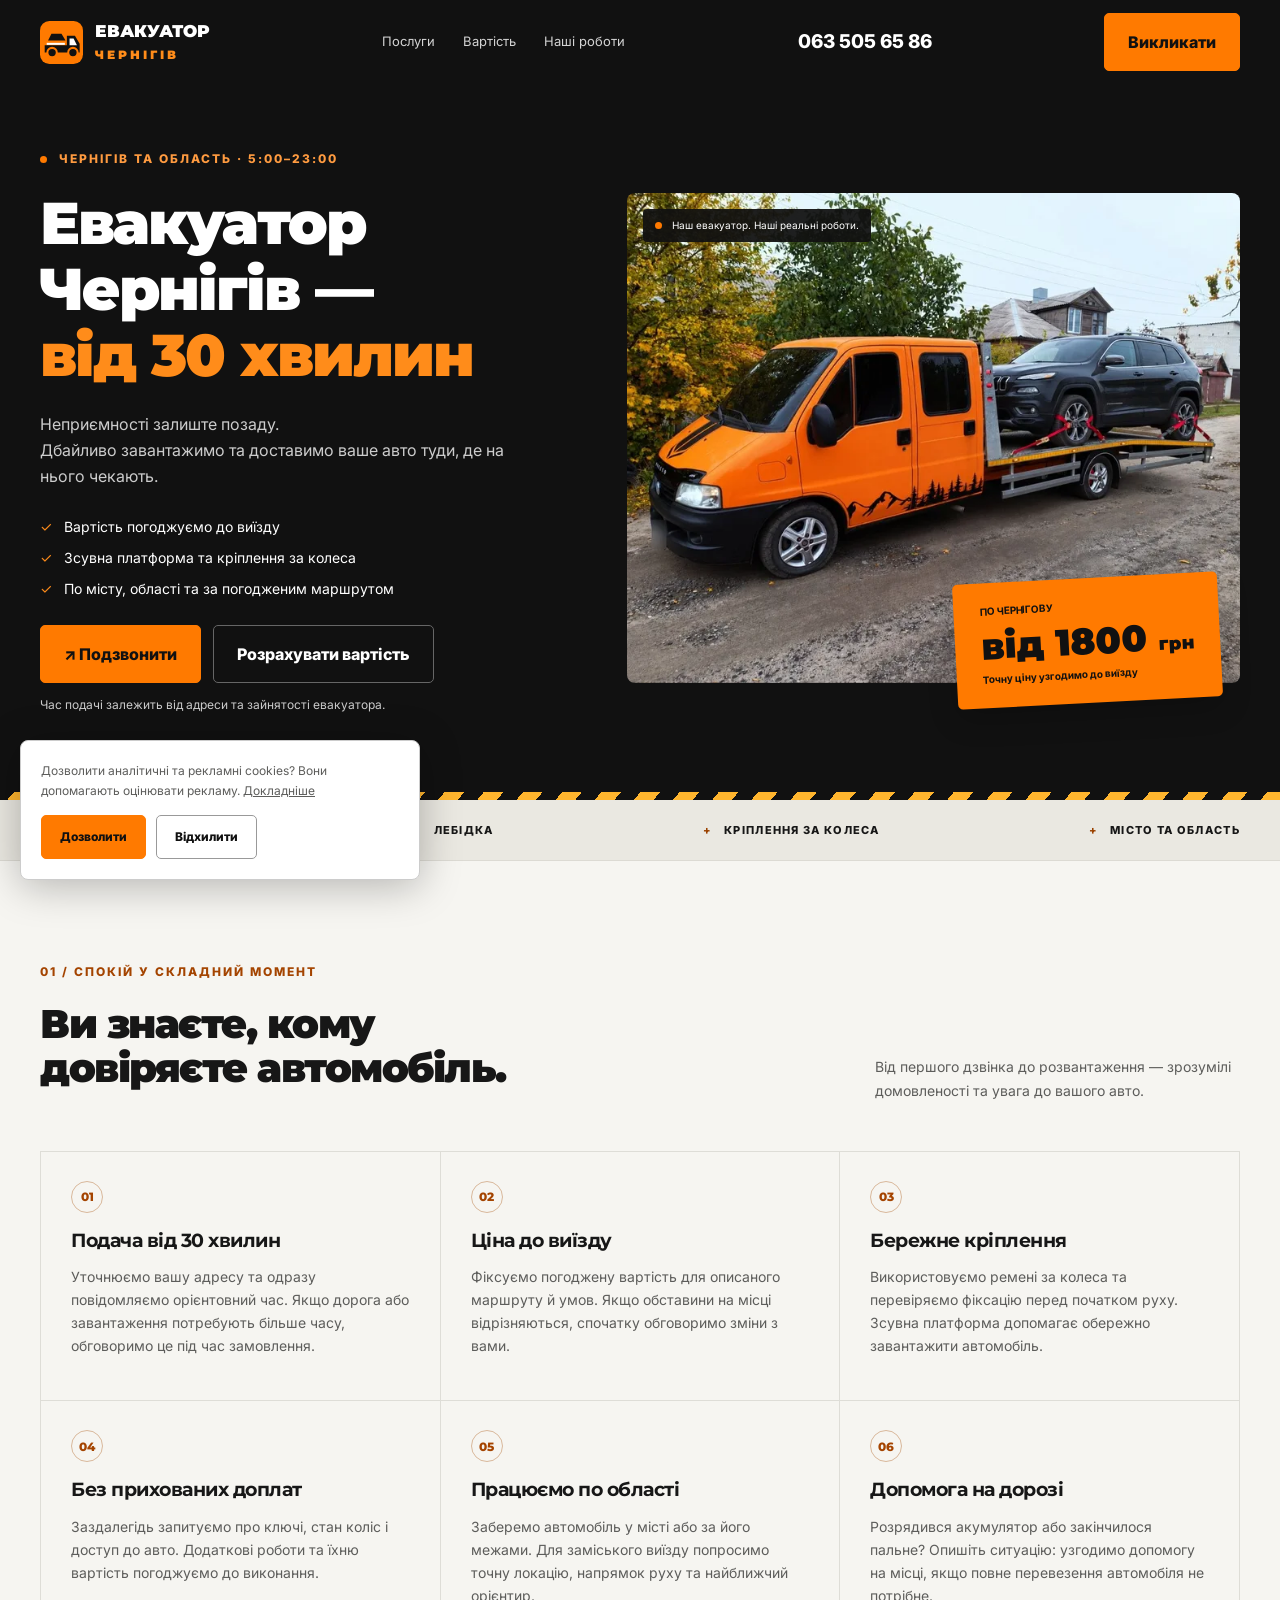
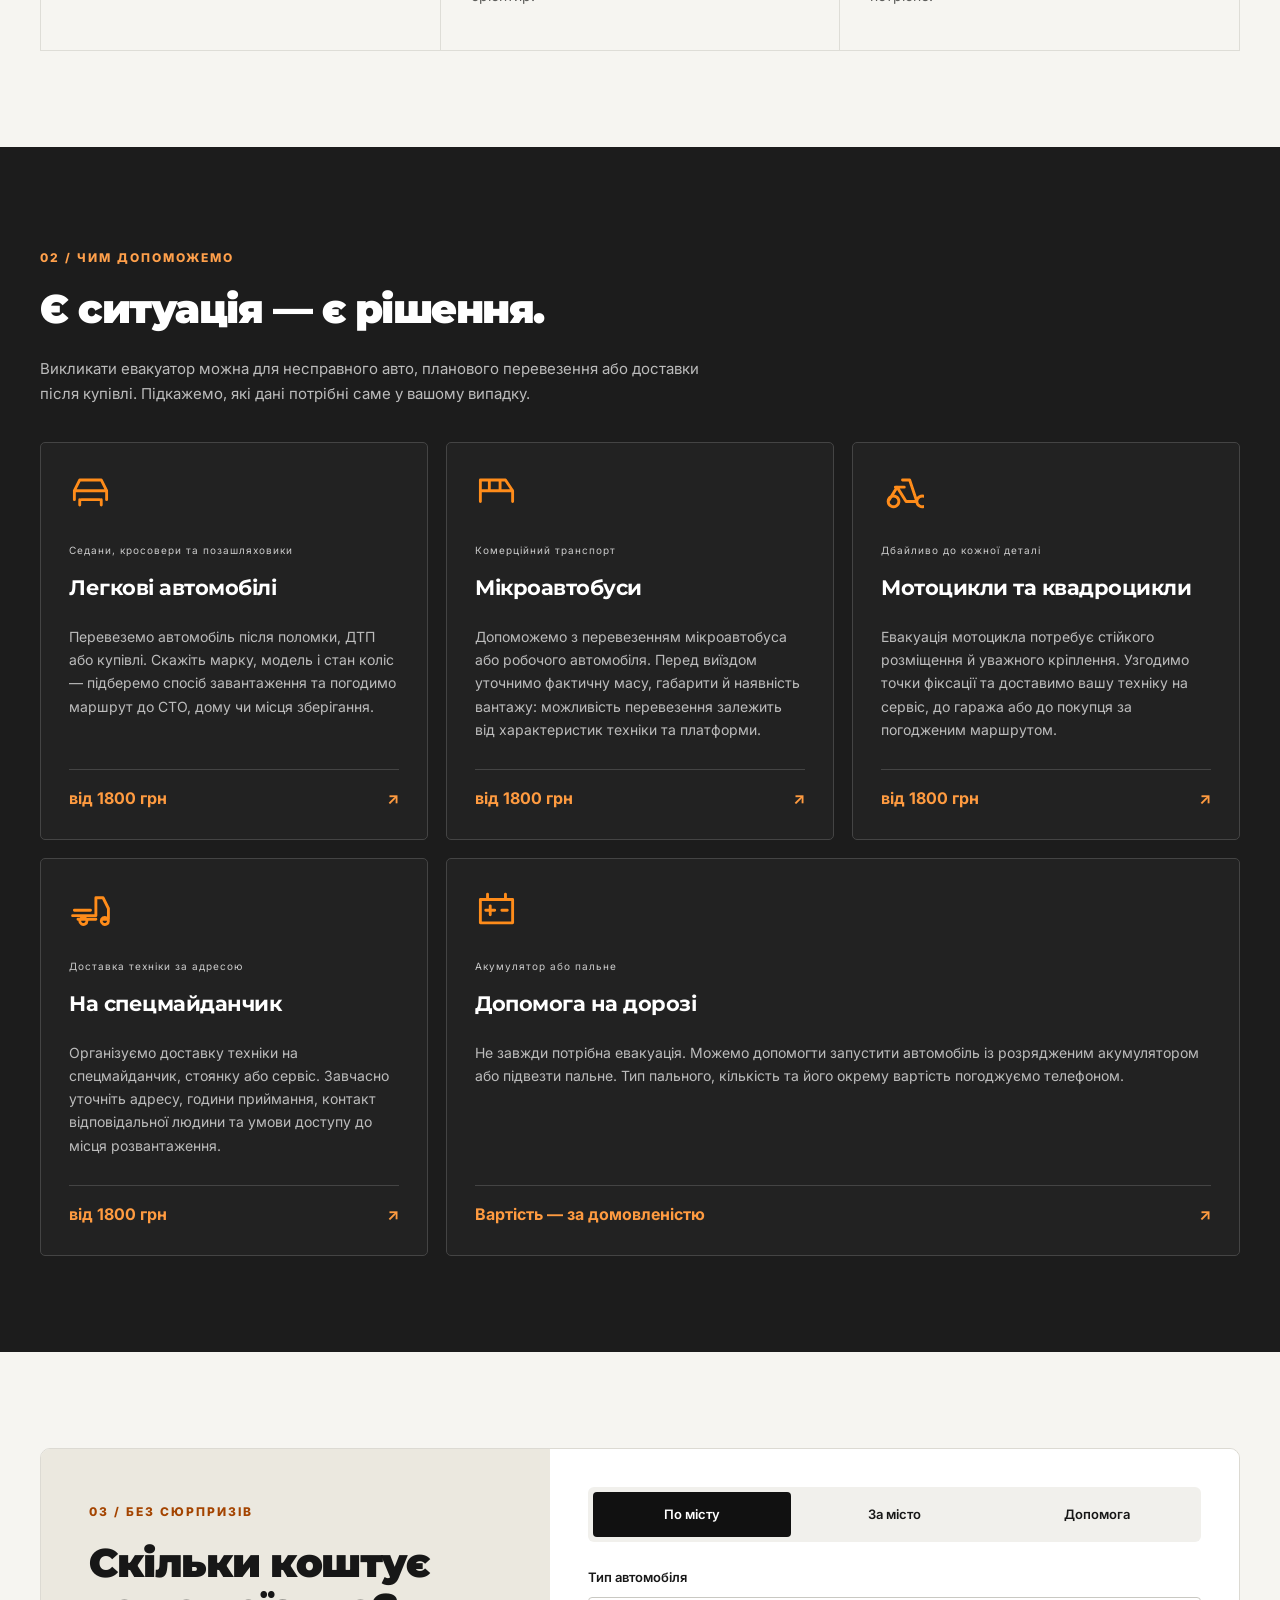
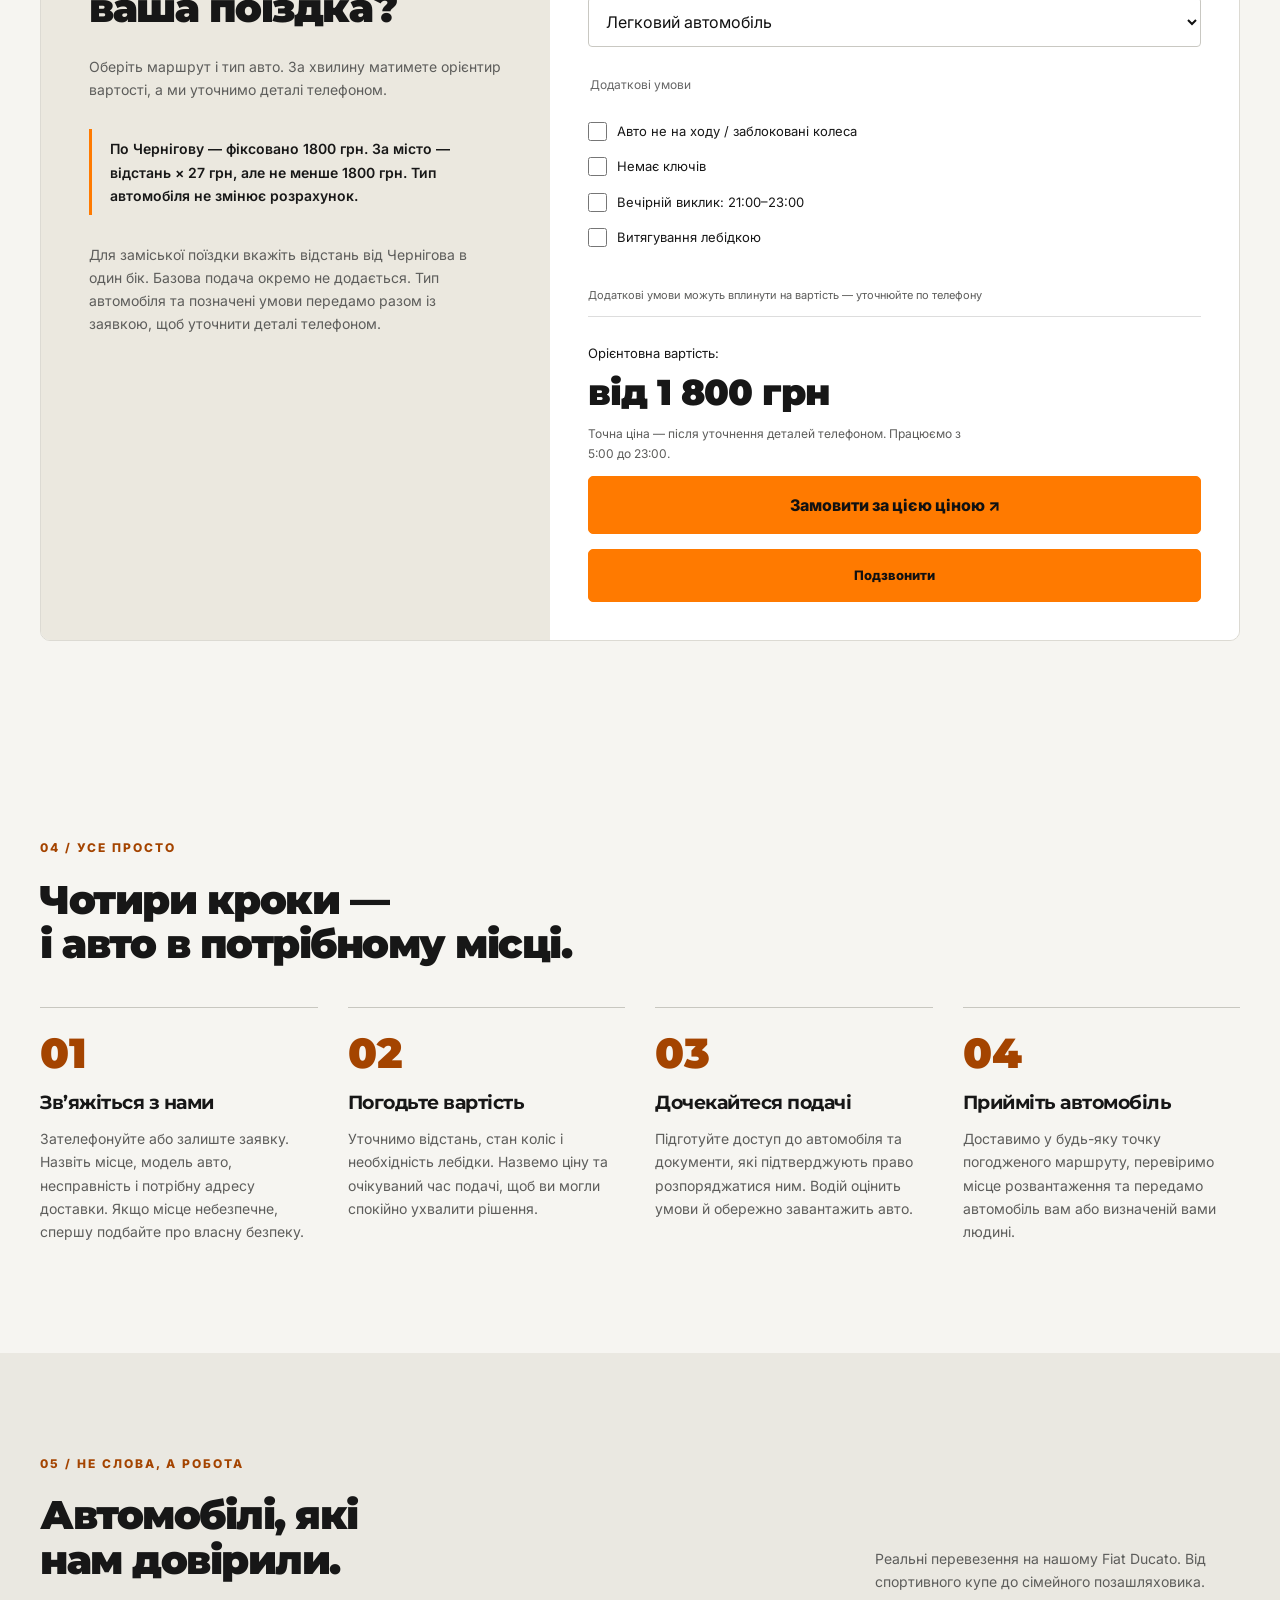
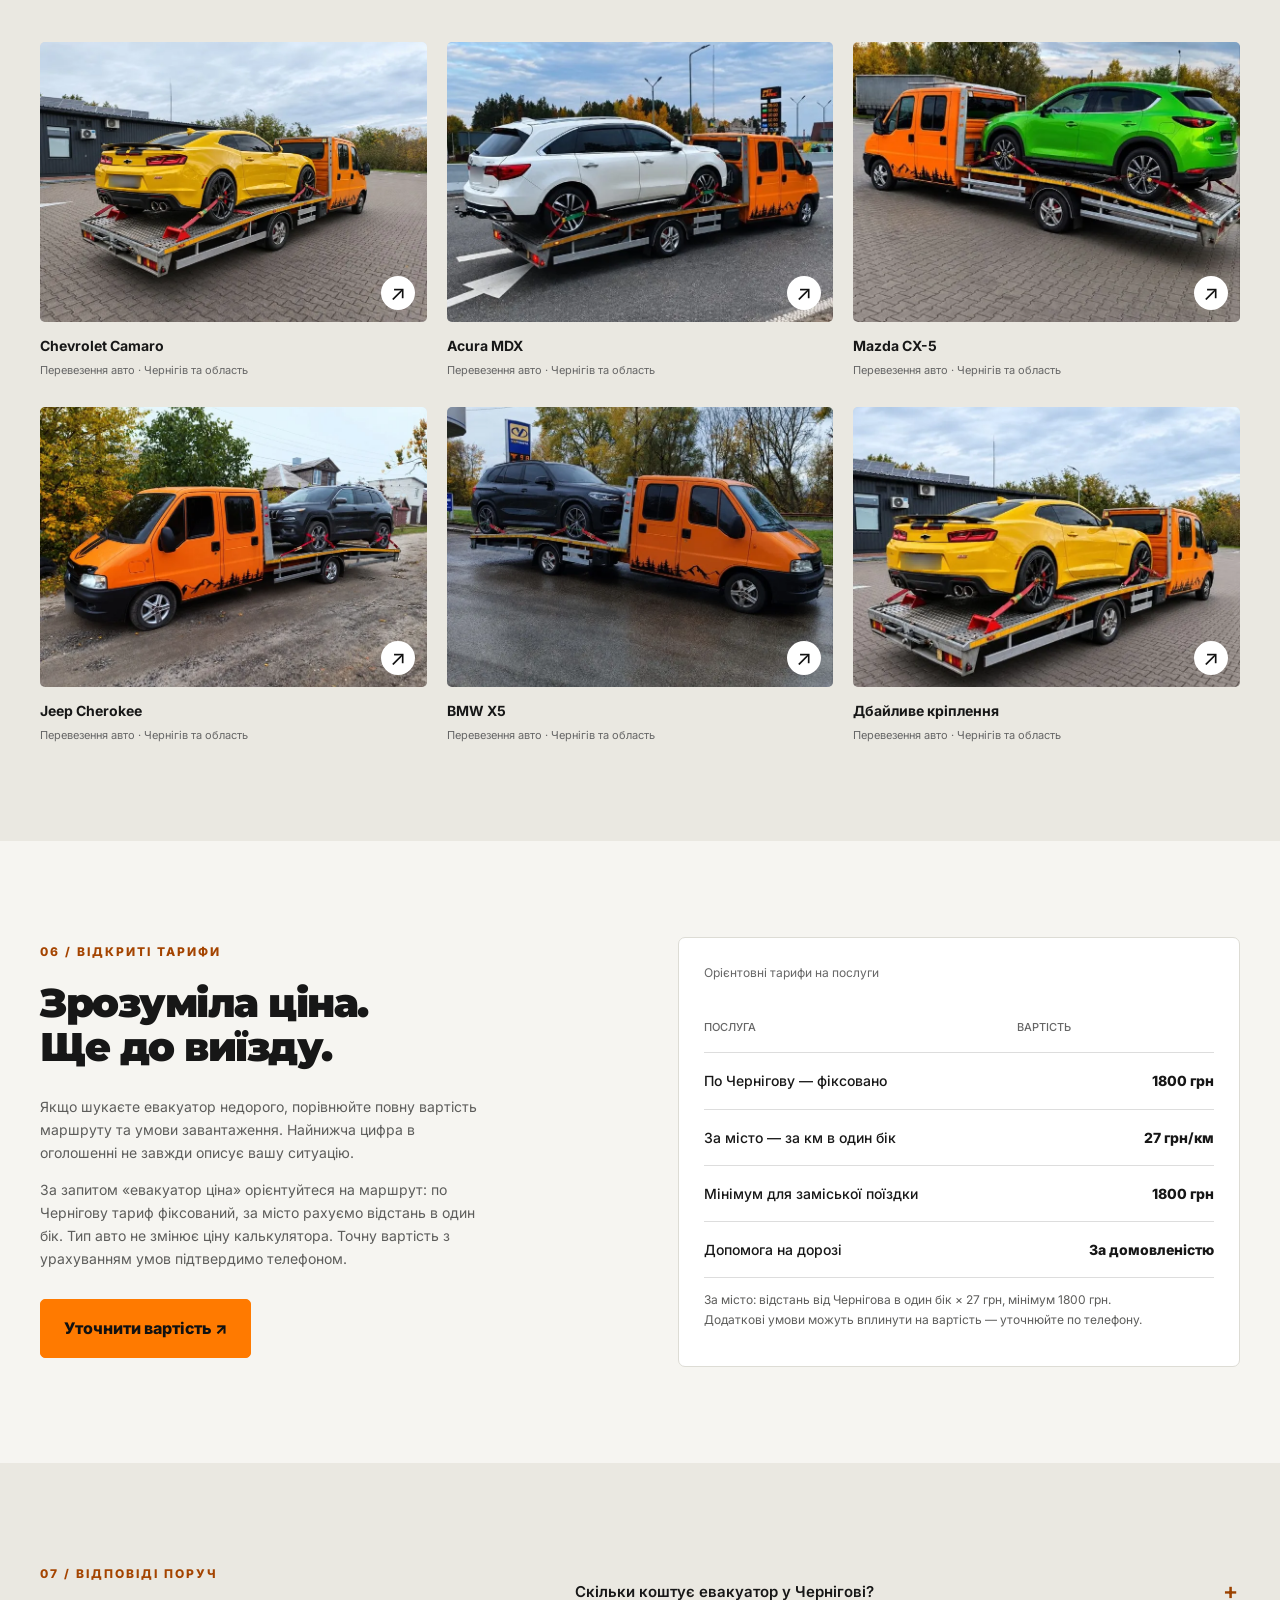
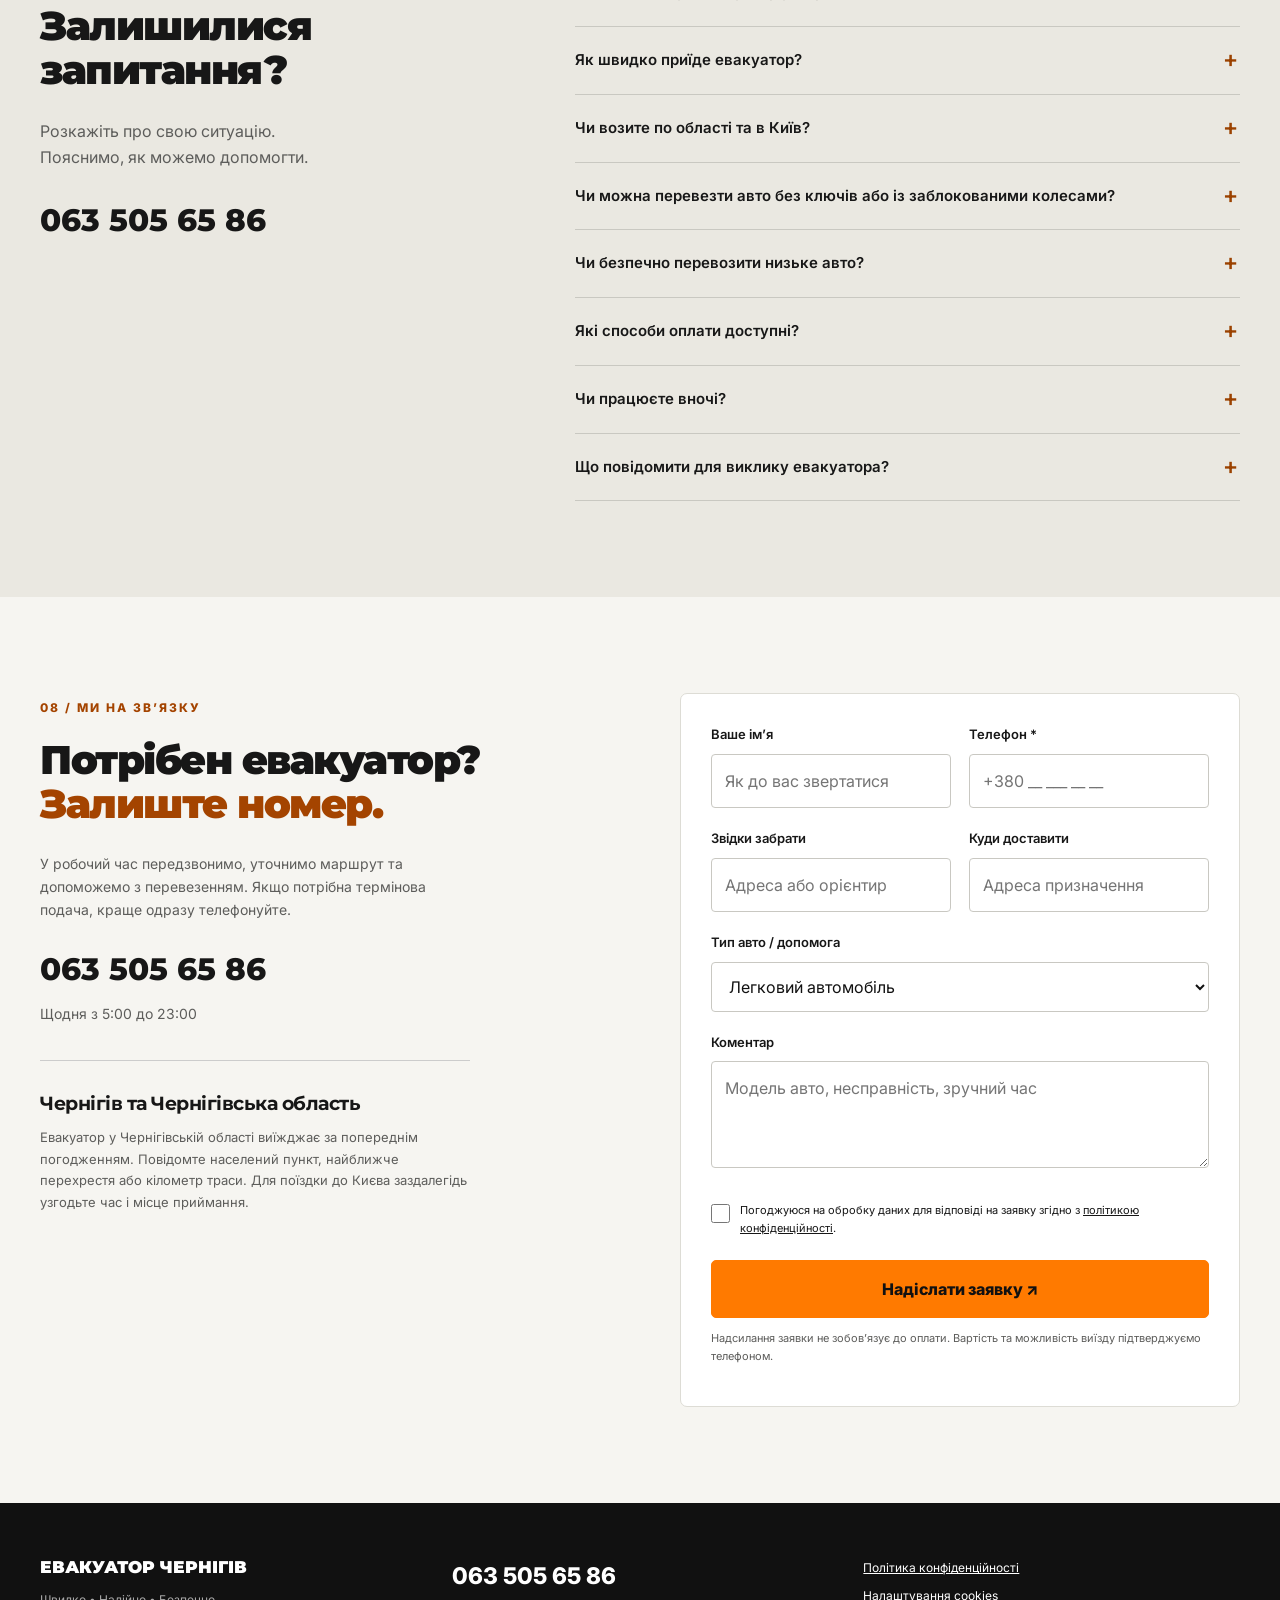
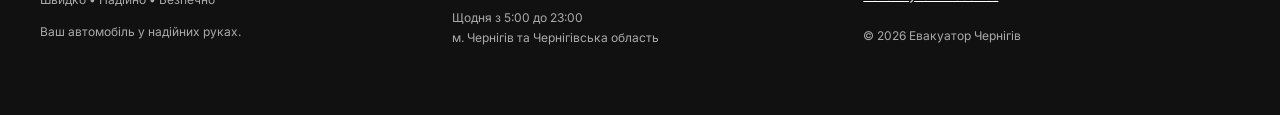
==== commit 9de2ddb9: "Update towing tariffs and negotiated roadside assistance" ====
--- a/index.html
+++ b/index.html
@@ -1,11 +1,11 @@
-<!doctype html><html lang="uk"><head><meta charset="utf-8"><meta name="viewport" content="width=device-width,initial-scale=1"><title>Евакуатор Чернігів ☎ 063 505 65 86 — від 30 хв</title><meta name="description" content="Евакуатор у Чернігові та області від 900 грн. Подача від 30 хв. Щодня 5:00–23:00. Дбайливе перевезення авто. Телефонуйте 063 505 65 86."><meta name="robots" content="index,follow"><meta name="theme-color" content="#111111"><link rel="canonical" href="https://evakuator-che.online/"><link rel="icon" href="favicon.svg" type="image/svg+xml"><link rel="apple-touch-icon" href="apple-touch-icon.png"><meta property="og:type" content="website"><meta property="og:locale" content="uk_UA"><meta property="og:title" content="Евакуатор Чернігів ☎ 063 505 65 86 — від 30 хв"><meta property="og:description" content="Евакуатор у Чернігові та області від 900 грн. Подача від 30 хв. Щодня 5:00–23:00. Дбайливе перевезення авто. Телефонуйте 063 505 65 86."><meta property="og:url" content="https://evakuator-che.online/"><meta property="og:image" content="https://evakuator-che.online/img/og-image.jpg"><meta property="og:image:width" content="1200"><meta property="og:image:height" content="630"><meta name="twitter:card" content="summary_large_image"><meta name="twitter:title" content="Евакуатор Чернігів ☎ 063 505 65 86 — від 30 хв"><meta name="twitter:description" content="Евакуатор у Чернігові та області від 900 грн. Подача від 30 хв. Щодня 5:00–23:00. Дбайливе перевезення авто. Телефонуйте 063 505 65 86."><meta name="twitter:image" content="https://evakuator-che.online/img/og-image.jpg"><link rel="preconnect" href="https://fonts.googleapis.com"><link rel="preconnect" href="https://fonts.gstatic.com" crossorigin><link href="https://fonts.googleapis.com/css2?family=Inter:wght@400;500;600;700&family=Montserrat:wght@800;900&display=swap" rel="stylesheet"><style>*{box-sizing:border-box}html{scroll-behavior:smooth;scroll-padding-top:100px}body{margin:0;background:#f6f5f1;color:#171717;font-family:Inter,Arial,sans-serif;line-height:1.65}a{color:inherit}img{max-width:100%;display:block}h1,h2,h3{font-family:Montserrat,Arial,sans-serif;line-height:1.12}button,input,select,textarea{font:inherit}.wrap{width:min(1200px,calc(100% - 40px));margin:auto}.topbar{position:sticky;top:0;z-index:20;background:#111;color:#fff}.topbar .wrap{display:flex;align-items:center;justify-content:space-between;gap:16px;min-height:84px}.logo{font:900 17px/1.15 Montserrat,Arial,sans-serif;text-decoration:none;display:flex;align-items:center;gap:12px}.logo img{width:43px;height:43px}.logo small{display:block;color:#ff8c1a;font-size:12px;letter-spacing:3px;margin-top:6px}.button{display:inline-flex;align-items:center;justify-content:center;gap:12px;background:#ff7a00;border:1px solid #ff7a00;border-radius:5px;padding:15px 23px;color:#111;font-weight:800;text-decoration:none;cursor:pointer;min-height:52px}.hero{background:#111;color:#fff;overflow:hidden}.hero-grid{display:grid;grid-template-columns:1fr 1.1fr;align-items:center;min-height:660px;gap:30px;padding-block:65px}.eyebrow{font-size:12px;font-weight:800;letter-spacing:2px;text-transform:uppercase;color:#a44400}.hero .eyebrow{color:#ff9b40}h1{font-size:clamp(40px,4.6vw,65px);font-weight:900;letter-spacing:-2px;margin:22px 0}h1 span{color:#ff8c1a}.hero-media{position:relative}.hero-media img{height:490px;width:100%;object-fit:cover;border-radius:8px;object-position:48%}.hero-copy>p{color:#ccc;max-width:470px}.actions{display:flex;gap:12px;flex-wrap:wrap}.outline{background:transparent;color:inherit;border-color:#666}.hero ul{padding:0;list-style:none;font-size:14px;margin:25px 0}.hero li{margin:8px 0}.hero li:before{content:"✓";color:#ff8c1a;margin-right:12px}.hero-note{font-size:12px}.hazard{height:8px;background:repeating-linear-gradient(-50deg,#ffb52e 0 15px,#111 15px 30px)}@media(max-width:760px){.wrap{width:calc(100% - 32px)}.topbar .wrap{min-height:72px}.topbar .header-phone{display:none}.topbar .button{padding:10px 16px;min-height:44px}.hero-grid{grid-template-columns:1fr;padding-block:36px;gap:26px;min-height:0}h1{font-size:42px;letter-spacing:-1.8px}.hero-media img{height:290px}.hero .actions{display:grid;grid-template-columns:1fr}.hero-copy>p{font-size:15px}}</style><link rel="stylesheet" href="css/style.css"><script type="application/ld+json">{"@context":"https://schema.org","@graph":[{"@type":["LocalBusiness","AutomotiveBusiness"],"@id":"https://evakuator-che.online/#business","name":"Евакуатор Чернігів","telephone":"+380635056586","url":"https://evakuator-che.online/","image":"https://evakuator-che.online/img/og-image.jpg","priceRange":"₴₴","address":{"@type":"PostalAddress","addressLocality":"Чернігів","addressRegion":"Чернігівська область","addressCountry":"UA"},"geo":{"@type":"GeoCoordinates","latitude":51.4982,"longitude":31.2893},"areaServed":[{"@type":"City","name":"Чернігів"},{"@type":"AdministrativeArea","name":"Чернігівська область"}],"openingHoursSpecification":{"@type":"OpeningHoursSpecification","dayOfWeek":["Monday","Tuesday","Wednesday","Thursday","Friday","Saturday","Sunday"],"opens":"05:00","closes":"23:00"},"hasOfferCatalog":{"@type":"OfferCatalog","name":"Послуги евакуатора","itemListElement":[{"@type":"Offer","price":900,"priceCurrency":"UAH","description":"Орієнтовно від 900 грн; точну ціну погоджуємо телефоном.","priceSpecification":{"@type":"PriceSpecification","minPrice":900,"priceCurrency":"UAH"},"itemOffered":{"@type":"Service","name":"Легкові автомобілі"}},{"@type":"Offer","price":1350,"priceCurrency":"UAH","description":"Орієнтовно від 1350 грн; точну ціну погоджуємо телефоном.","priceSpecification":{"@type":"PriceSpecification","minPrice":1350,"priceCurrency":"UAH"},"itemOffered":{"@type":"Service","name":"Мікроавтобуси"}},{"@type":"Offer","price":720,"priceCurrency":"UAH","description":"Орієнтовно від 720 грн; точну ціну погоджуємо телефоном.","priceSpecification":{"@type":"PriceSpecification","minPrice":720,"priceCurrency":"UAH"},"itemOffered":{"@type":"Service","name":"Мотоцикли та квадроцикли"}},{"@type":"Offer","price":900,"priceCurrency":"UAH","description":"Орієнтовно від 900 грн; точну ціну погоджуємо телефоном.","priceSpecification":{"@type":"PriceSpecification","minPrice":900,"priceCurrency":"UAH"},"itemOffered":{"@type":"Service","name":"На спецмайданчик"}},{"@type":"Offer","price":500,"priceCurrency":"UAH","description":"Орієнтовно від 500 грн; точну ціну погоджуємо телефоном.","priceSpecification":{"@type":"PriceSpecification","minPrice":500,"priceCurrency":"UAH"},"itemOffered":{"@type":"Service","name":"Допомога на дорозі"}}]}},{"@type":"FAQPage","mainEntity":[{"@type":"Question","name":"Скільки коштує евакуатор у Чернігові?","acceptedAnswer":{"@type":"Answer","text":"Базова вартість перевезення легкового авто по місту — від 900 грн. Остаточна сума залежить від типу автомобіля, відстані та умов завантаження. Калькулятор дає попередній орієнтир, а точну ціну погоджуємо телефоном до виїзду."}},{"@type":"Question","name":"Як швидко приїде евакуатор?","acceptedAnswer":{"@type":"Answer","text":"Орієнтовна подача по Чернігову — від 30 хвилин. Час залежить від вашої адреси, дорожньої ситуації та поточної зайнятості. Під час дзвінка уточнимо місце й повідомимо реальний час прибуття. Це орієнтир, а не гарантія прибуття за фіксований час."}},{"@type":"Question","name":"Чи возите по області та в Київ?","acceptedAnswer":{"@type":"Answer","text":"Так, узгоджуємо перевезення по Чернігівській області та до Києва. Назвіть обидві адреси, бажаний час і модель автомобіля. Доступність далекої поїздки, маршрут та повну вартість підтверджуємо перед замовленням."}},{"@type":"Question","name":"Чи можна перевезти авто без ключів або із заблокованими колесами?","acceptedAnswer":{"@type":"Answer","text":"Такі ситуації розглядаємо індивідуально. Обов’язково попередьте, які колеса заблоковані, чи працює кермо та чи є доступ до автомобіля. Перед виїздом перевіримо можливість безпечного завантаження наявним обладнанням і погодимо додаткові роботи."}},{"@type":"Question","name":"Чи безпечно перевозити низьке авто?","acceptedAnswer":{"@type":"Answer","text":"Зсувна платформа забезпечує пологий заїзд, а ремені фіксують автомобіль за колеса. Для низького кліренсу завчасно уточнимо висоту, стан бамперів і місце завантаження. Остаточне рішення щодо безпечного заїзду приймаємо з урахуванням конкретного автомобіля."}},{"@type":"Question","name":"Які способи оплати доступні?","acceptedAnswer":{"@type":"Answer","text":"Спосіб оплати погодьте під час дзвінка до виїзду евакуатора. Уточніть, чи потрібна оплата переказом, готівкою або документи для підприємства. Не надсилайте передоплату за реквізитами, які не були підтверджені особисто телефоном."}},{"@type":"Question","name":"Чи працюєте вночі?","acceptedAnswer":{"@type":"Answer","text":"Працюємо щодня з 5:00 до 23:00. Виклики після 23:00 не обслуговуємо. Вечірній виїзд з 21:00 до 23:00 може мати доплату, яку повідомляємо заздалегідь. Заявки поза графіком переглядаємо наступного робочого ранку."}},{"@type":"Question","name":"Що повідомити для виклику евакуатора?","acceptedAnswer":{"@type":"Answer","text":"Назвіть адресу або орієнтир, марку авто, характер несправності та пункт призначення. Повідомте про відсутність ключів, заблоковані колеса, низький кліренс або обмежений під’їзд. Залиште номер, за яким водій зможе зв’язатися з вами."}}]},{"@type":"WebSite","@id":"https://evakuator-che.online/#website","url":"https://evakuator-che.online/","name":"Евакуатор Чернігів","inLanguage":"uk"},{"@type":"BreadcrumbList","itemListElement":[{"@type":"ListItem","position":1,"name":"Евакуатор Чернігів","item":"https://evakuator-che.online/"}]}]}</script><script src="js/config.js" defer></script><script src="js/calculate.js" defer></script><script src="js/app.js" defer></script></head><body><a class="skip" href="#main">Перейти до вмісту</a><header class="topbar"><div class="wrap"><a class="logo" href="./"><img src="favicon.svg" width="43" height="43" alt="" loading="lazy"><span>ЕВАКУАТОР<small>ЧЕРНІГІВ</small></span></a><nav aria-label="Головна навігація"><a href="#services">Послуги</a><a href="#calculator">Вартість</a><a href="#works">Наші роботи</a></nav><a class="header-phone" href="tel:+380635056586">063 505 65 86</a><a class="button" href="tel:+380635056586">Викликати</a></div></header><main id="main">
- <section class="hero"><div class="wrap hero-grid"><div class="hero-copy"><div class="eyebrow"><span class="status-dot"></span> Чернігів та область · 5:00–23:00</div><h1>Евакуатор<br>Чернігів —<br><span>від 30 хвилин</span></h1><p>Неприємності залиште позаду.<br>Дбайливо завантажимо та доставимо ваше авто туди, де на нього чекають.</p><ul><li>Вартість погоджуємо до виїзду</li><li>Зсувна платформа та кріплення за колеса</li><li>По місту, області та за погодженим маршрутом</li></ul><div class="actions"><a class="button" href="tel:+380635056586">↗ Подзвонити</a><a class="button outline" href="#calculator">Розрахувати вартість</a></div><p class="hero-note">Час подачі залежить від адреси та зайнятості евакуатора.</p></div><div class="hero-media"><picture><source type="image/webp" srcset="img/jeep-800.webp 800w, img/jeep-1600.webp 1600w" sizes="(max-width: 760px) 100vw, 60vw"><img src="img/jeep-800.webp" alt="Помаранчевий Fiat Ducato перевозить Jeep Cherokee на платформі в Чернігові" width="1280" height="964" fetchpriority="high" decoding="async"></picture><div class="photo-label"><span class="status-dot"></span> Наш евакуатор. Наші реальні роботи.</div><div class="price-tag"><small>ПО ЧЕРНІГОВУ</small><strong>від 900 <span>грн</span></strong><small>Точну ціну узгодимо до виїзду</small></div></div></div><div class="hazard"></div></section>
+<!doctype html><html lang="uk"><head><meta charset="utf-8"><meta name="viewport" content="width=device-width,initial-scale=1"><title>Евакуатор Чернігів ☎ 063 505 65 86 — від 30 хв</title><meta name="description" content="Евакуатор у Чернігові та області від 1800 грн. Подача від 30 хв. Щодня 5:00–23:00. Дбайливе перевезення авто. Телефонуйте 063 505 65 86."><meta name="robots" content="index,follow"><meta name="theme-color" content="#111111"><link rel="canonical" href="https://evakuator-che.online/"><link rel="icon" href="favicon.svg" type="image/svg+xml"><link rel="apple-touch-icon" href="apple-touch-icon.png"><meta property="og:type" content="website"><meta property="og:locale" content="uk_UA"><meta property="og:title" content="Евакуатор Чернігів ☎ 063 505 65 86 — від 30 хв"><meta property="og:description" content="Евакуатор у Чернігові та області від 1800 грн. Подача від 30 хв. Щодня 5:00–23:00. Дбайливе перевезення авто. Телефонуйте 063 505 65 86."><meta property="og:url" content="https://evakuator-che.online/"><meta property="og:image" content="https://evakuator-che.online/img/og-image.jpg"><meta property="og:image:width" content="1200"><meta property="og:image:height" content="630"><meta name="twitter:card" content="summary_large_image"><meta name="twitter:title" content="Евакуатор Чернігів ☎ 063 505 65 86 — від 30 хв"><meta name="twitter:description" content="Евакуатор у Чернігові та області від 1800 грн. Подача від 30 хв. Щодня 5:00–23:00. Дбайливе перевезення авто. Телефонуйте 063 505 65 86."><meta name="twitter:image" content="https://evakuator-che.online/img/og-image.jpg"><link rel="preconnect" href="https://fonts.googleapis.com"><link rel="preconnect" href="https://fonts.gstatic.com" crossorigin><link href="https://fonts.googleapis.com/css2?family=Inter:wght@400;500;600;700&family=Montserrat:wght@800;900&display=swap" rel="stylesheet"><style>*{box-sizing:border-box}html{scroll-behavior:smooth;scroll-padding-top:100px}body{margin:0;background:#f6f5f1;color:#171717;font-family:Inter,Arial,sans-serif;line-height:1.65}a{color:inherit}img{max-width:100%;display:block}h1,h2,h3{font-family:Montserrat,Arial,sans-serif;line-height:1.12}button,input,select,textarea{font:inherit}.wrap{width:min(1200px,calc(100% - 40px));margin:auto}.topbar{position:sticky;top:0;z-index:20;background:#111;color:#fff}.topbar .wrap{display:flex;align-items:center;justify-content:space-between;gap:16px;min-height:84px}.logo{font:900 17px/1.15 Montserrat,Arial,sans-serif;text-decoration:none;display:flex;align-items:center;gap:12px}.logo img{width:43px;height:43px}.logo small{display:block;color:#ff8c1a;font-size:12px;letter-spacing:3px;margin-top:6px}.button{display:inline-flex;align-items:center;justify-content:center;gap:12px;background:#ff7a00;border:1px solid #ff7a00;border-radius:5px;padding:15px 23px;color:#111;font-weight:800;text-decoration:none;cursor:pointer;min-height:52px}.hero{background:#111;color:#fff;overflow:hidden}.hero-grid{display:grid;grid-template-columns:1fr 1.1fr;align-items:center;min-height:660px;gap:30px;padding-block:65px}.eyebrow{font-size:12px;font-weight:800;letter-spacing:2px;text-transform:uppercase;color:#a44400}.hero .eyebrow{color:#ff9b40}h1{font-size:clamp(40px,4.6vw,65px);font-weight:900;letter-spacing:-2px;margin:22px 0}h1 span{color:#ff8c1a}.hero-media{position:relative}.hero-media img{height:490px;width:100%;object-fit:cover;border-radius:8px;object-position:48%}.hero-copy>p{color:#ccc;max-width:470px}.actions{display:flex;gap:12px;flex-wrap:wrap}.outline{background:transparent;color:inherit;border-color:#666}.hero ul{padding:0;list-style:none;font-size:14px;margin:25px 0}.hero li{margin:8px 0}.hero li:before{content:"✓";color:#ff8c1a;margin-right:12px}.hero-note{font-size:12px}.hazard{height:8px;background:repeating-linear-gradient(-50deg,#ffb52e 0 15px,#111 15px 30px)}@media(max-width:760px){.wrap{width:calc(100% - 32px)}.topbar .wrap{min-height:72px}.topbar .header-phone{display:none}.topbar .button{padding:10px 16px;min-height:44px}.hero-grid{grid-template-columns:1fr;padding-block:36px;gap:26px;min-height:0}h1{font-size:42px;letter-spacing:-1.8px}.hero-media img{height:290px}.hero .actions{display:grid;grid-template-columns:1fr}.hero-copy>p{font-size:15px}}</style><link rel="stylesheet" href="css/style.css"><script type="application/ld+json">{"@context":"https://schema.org","@graph":[{"@type":["LocalBusiness","AutomotiveBusiness"],"@id":"https://evakuator-che.online/#business","name":"Евакуатор Чернігів","telephone":"+380635056586","url":"https://evakuator-che.online/","image":"https://evakuator-che.online/img/og-image.jpg","priceRange":"₴₴","address":{"@type":"PostalAddress","addressLocality":"Чернігів","addressRegion":"Чернігівська область","addressCountry":"UA"},"geo":{"@type":"GeoCoordinates","latitude":51.4982,"longitude":31.2893},"areaServed":[{"@type":"City","name":"Чернігів"},{"@type":"AdministrativeArea","name":"Чернігівська область"}],"openingHoursSpecification":{"@type":"OpeningHoursSpecification","dayOfWeek":["Monday","Tuesday","Wednesday","Thursday","Friday","Saturday","Sunday"],"opens":"05:00","closes":"23:00"},"hasOfferCatalog":{"@type":"OfferCatalog","name":"Послуги евакуатора","itemListElement":[{"@type":"Offer","price":1800,"priceCurrency":"UAH","description":"Фіксований тариф по Чернігову. Додаткові умови уточнюйте телефоном.","priceSpecification":{"@type":"PriceSpecification","price":1800,"priceCurrency":"UAH"},"itemOffered":{"@type":"Service","name":"Легкові автомобілі"}},{"@type":"Offer","price":1800,"priceCurrency":"UAH","description":"Фіксований тариф по Чернігову. Додаткові умови уточнюйте телефоном.","priceSpecification":{"@type":"PriceSpecification","price":1800,"priceCurrency":"UAH"},"itemOffered":{"@type":"Service","name":"Мікроавтобуси"}},{"@type":"Offer","price":1800,"priceCurrency":"UAH","description":"Фіксований тариф по Чернігову. Додаткові умови уточнюйте телефоном.","priceSpecification":{"@type":"PriceSpecification","price":1800,"priceCurrency":"UAH"},"itemOffered":{"@type":"Service","name":"Мотоцикли та квадроцикли"}},{"@type":"Offer","price":1800,"priceCurrency":"UAH","description":"Фіксований тариф по Чернігову. Додаткові умови уточнюйте телефоном.","priceSpecification":{"@type":"PriceSpecification","price":1800,"priceCurrency":"UAH"},"itemOffered":{"@type":"Service","name":"На спецмайданчик"}},{"@type":"Offer","description":"Вартість — за домовленістю","itemOffered":{"@type":"Service","name":"Допомога на дорозі"}},{"@type":"Offer","price":27,"priceCurrency":"UAH","description":"Відстань від Чернігова в один бік. Мінімальна вартість 1800 грн.","priceSpecification":{"@type":"UnitPriceSpecification","price":27,"priceCurrency":"UAH","unitText":"км","referenceQuantity":{"@type":"QuantitativeValue","value":1,"unitText":"км"}},"itemOffered":{"@type":"Service","name":"Евакуація за місто"}}]}},{"@type":"FAQPage","mainEntity":[{"@type":"Question","name":"Скільки коштує евакуатор у Чернігові?","acceptedAnswer":{"@type":"Answer","text":"По Чернігову діє фіксований тариф 1800 грн. За місто — 27 грн за кілометр від Чернігова в один бік, але не менше 1800 грн. Тип авто не змінює тариф. Додаткові умови можуть вплинути на вартість — уточнюйте по телефону. Допомога на дорозі — за домовленістю."}},{"@type":"Question","name":"Як швидко приїде евакуатор?","acceptedAnswer":{"@type":"Answer","text":"Орієнтовна подача по Чернігову — від 30 хвилин. Час залежить від вашої адреси, дорожньої ситуації та поточної зайнятості. Під час дзвінка уточнимо місце й повідомимо реальний час прибуття. Це орієнтир, а не гарантія прибуття за фіксований час."}},{"@type":"Question","name":"Чи возите по області та в Київ?","acceptedAnswer":{"@type":"Answer","text":"Так, узгоджуємо перевезення по Чернігівській області та до Києва. Назвіть обидві адреси, бажаний час і модель автомобіля. Доступність далекої поїздки, маршрут та повну вартість підтверджуємо перед замовленням."}},{"@type":"Question","name":"Чи можна перевезти авто без ключів або із заблокованими колесами?","acceptedAnswer":{"@type":"Answer","text":"Такі ситуації розглядаємо індивідуально. Обов’язково попередьте, які колеса заблоковані, чи працює кермо та чи є доступ до автомобіля. Перед виїздом перевіримо можливість безпечного завантаження наявним обладнанням і погодимо додаткові роботи."}},{"@type":"Question","name":"Чи безпечно перевозити низьке авто?","acceptedAnswer":{"@type":"Answer","text":"Зсувна платформа забезпечує пологий заїзд, а ремені фіксують автомобіль за колеса. Для низького кліренсу завчасно уточнимо висоту, стан бамперів і місце завантаження. Остаточне рішення щодо безпечного заїзду приймаємо з урахуванням конкретного автомобіля."}},{"@type":"Question","name":"Які способи оплати доступні?","acceptedAnswer":{"@type":"Answer","text":"Спосіб оплати погодьте під час дзвінка до виїзду евакуатора. Уточніть, чи потрібна оплата переказом, готівкою або документи для підприємства. Не надсилайте передоплату за реквізитами, які не були підтверджені особисто телефоном."}},{"@type":"Question","name":"Чи працюєте вночі?","acceptedAnswer":{"@type":"Answer","text":"Працюємо щодня з 5:00 до 23:00. Виклики після 23:00 не обслуговуємо. Для вечірнього виїзду з 21:00 до 23:00 позначте відповідну умову в заявці. Вартість уточнюйте телефоном. Заявки поза графіком переглядаємо наступного робочого ранку."}},{"@type":"Question","name":"Що повідомити для виклику евакуатора?","acceptedAnswer":{"@type":"Answer","text":"Назвіть адресу або орієнтир, марку авто, характер несправності та пункт призначення. Повідомте про відсутність ключів, заблоковані колеса, низький кліренс або обмежений під’їзд. Залиште номер, за яким водій зможе зв’язатися з вами."}}]},{"@type":"WebSite","@id":"https://evakuator-che.online/#website","url":"https://evakuator-che.online/","name":"Евакуатор Чернігів","inLanguage":"uk"},{"@type":"BreadcrumbList","itemListElement":[{"@type":"ListItem","position":1,"name":"Евакуатор Чернігів","item":"https://evakuator-che.online/"}]}]}</script><script src="js/config.js" defer></script><script src="js/calculate.js" defer></script><script src="js/app.js" defer></script></head><body><a class="skip" href="#main">Перейти до вмісту</a><header class="topbar"><div class="wrap"><a class="logo" href="./"><img src="favicon.svg" width="43" height="43" alt="" loading="lazy"><span>ЕВАКУАТОР<small>ЧЕРНІГІВ</small></span></a><nav aria-label="Головна навігація"><a href="#services">Послуги</a><a href="#calculator">Вартість</a><a href="#works">Наші роботи</a></nav><a class="header-phone" href="tel:+380635056586">063 505 65 86</a><a class="button" href="tel:+380635056586">Викликати</a></div></header><main id="main">
+ <section class="hero"><div class="wrap hero-grid"><div class="hero-copy"><div class="eyebrow"><span class="status-dot"></span> Чернігів та область · 5:00–23:00</div><h1>Евакуатор<br>Чернігів —<br><span>від 30 хвилин</span></h1><p>Неприємності залиште позаду.<br>Дбайливо завантажимо та доставимо ваше авто туди, де на нього чекають.</p><ul><li>Вартість погоджуємо до виїзду</li><li>Зсувна платформа та кріплення за колеса</li><li>По місту, області та за погодженим маршрутом</li></ul><div class="actions"><a class="button" href="tel:+380635056586">↗ Подзвонити</a><a class="button outline" href="#calculator">Розрахувати вартість</a></div><p class="hero-note">Час подачі залежить від адреси та зайнятості евакуатора.</p></div><div class="hero-media"><picture><source type="image/webp" srcset="img/jeep-800.webp 800w, img/jeep-1600.webp 1600w" sizes="(max-width: 760px) 100vw, 60vw"><img src="img/jeep-800.webp" alt="Помаранчевий Fiat Ducato перевозить Jeep Cherokee на платформі в Чернігові" width="1280" height="964" fetchpriority="high" decoding="async"></picture><div class="photo-label"><span class="status-dot"></span> Наш евакуатор. Наші реальні роботи.</div><div class="price-tag"><small>ПО ЧЕРНІГОВУ</small><strong>від 1800 <span>грн</span></strong><small>Точну ціну узгодимо до виїзду</small></div></div></div><div class="hazard"></div></section>
  <div class="trust-strip"><div class="wrap"><span>ЗСУВНА ПЛАТФОРМА</span><span>ЛЕБІДКА</span><span>КРІПЛЕННЯ ЗА КОЛЕСА</span><span>МІСТО ТА ОБЛАСТЬ</span></div></div>
  <section class="section wrap" id="benefits"><div class="section-heading"><div><span class="eyebrow">01 / Спокій у складний момент</span><h2>Ви знаєте, кому<br>довіряєте автомобіль.</h2></div><p>Від першого дзвінка до розвантаження — зрозумілі домовленості та увага до вашого авто.</p></div><div class="benefit-grid"><article class="benefit reveal"><span class="card-number">01</span><h3>Подача від 30 хвилин</h3><p>Уточнюємо вашу адресу та одразу повідомляємо орієнтовний час. Якщо дорога або завантаження потребують більше часу, обговоримо це під час замовлення.</p></article><article class="benefit reveal"><span class="card-number">02</span><h3>Ціна до виїзду</h3><p>Фіксуємо погоджену вартість для описаного маршруту й умов. Якщо обставини на місці відрізняються, спочатку обговоримо зміни з вами.</p></article><article class="benefit reveal"><span class="card-number">03</span><h3>Бережне кріплення</h3><p>Використовуємо ремені за колеса та перевіряємо фіксацію перед початком руху. Зсувна платформа допомагає обережно завантажити автомобіль.</p></article><article class="benefit reveal"><span class="card-number">04</span><h3>Без прихованих доплат</h3><p>Заздалегідь запитуємо про ключі, стан коліс і доступ до авто. Додаткові роботи та їхню вартість погоджуємо до виконання.</p></article><article class="benefit reveal"><span class="card-number">05</span><h3>Працюємо по області</h3><p>Заберемо автомобіль у місті або за його межами. Для заміського виїзду попросимо точну локацію, напрямок руху та найближчий орієнтир.</p></article><article class="benefit reveal"><span class="card-number">06</span><h3>Допомога на дорозі</h3><p>Розрядився акумулятор або закінчилося пальне? Опишіть ситуацію: узгодимо допомогу на місці, якщо повне перевезення автомобіля не потрібне.</p></article></div></section>
- <section class="section services" id="services"><div class="wrap"><span class="eyebrow">02 / Чим допоможемо</span><h2>Є ситуація — є рішення.</h2><p class="section-intro">Викликати евакуатор можна для несправного авто, планового перевезення або доставки після купівлі. Підкажемо, які дані потрібні саме у вашому випадку.</p><div class="service-grid"><article class="service-card reveal"><svg viewBox="0 0 24 24" fill="none" stroke="currentColor" stroke-width="1.6" stroke-linecap="round" stroke-linejoin="round" aria-hidden="true"> <path d="M3 16v-5l3-6h12l3 6v5M3 11h18M7 16h10M6 16v3M18 16v3"/></svg><span class="service-kicker">Седани, кросовери та позашляховики</span><h3>Легкові автомобілі</h3><p>Перевеземо автомобіль після поломки, ДТП або купівлі. Скажіть марку, модель і стан коліс — підберемо спосіб завантаження та погодимо маршрут до СТО, дому чи місця зберігання.</p><a href="#request">від 900 грн <span aria-hidden="true">↗</span></a></article><article class="service-card reveal"><svg viewBox="0 0 24 24" fill="none" stroke="currentColor" stroke-width="1.6" stroke-linecap="round" stroke-linejoin="round" aria-hidden="true"> <path d="M3 17V5h14l4 6v6M3 11h18M8 5v6M14 5v6"/></svg><span class="service-kicker">Комерційний транспорт</span><h3>Мікроавтобуси</h3><p>Допоможемо з перевезенням мікроавтобуса або робочого автомобіля. Перед виїздом уточнимо фактичну масу, габарити й наявність вантажу: можливість перевезення залежить від характеристик техніки та платформи.</p><a href="#request">від 1350 грн <span aria-hidden="true">↗</span></a></article><article class="service-card reveal"><svg viewBox="0 0 24 24" fill="none" stroke="currentColor" stroke-width="1.6" stroke-linecap="round" stroke-linejoin="round" aria-hidden="true"> <path d="M4 17a3 3 0 1 0 0-.1M20 17a3 3 0 1 0 0-.1M4 17l5-8 5 8h6l-4-12h-4M8 9h5"/></svg><span class="service-kicker">Дбайливо до кожної деталі</span><h3>Мотоцикли та квадроцикли</h3><p>Евакуація мотоцикла потребує стійкого розміщення й уважного кріплення. Узгодимо точки фіксації та доставимо вашу техніку на сервіс, до гаража або до покупця за погодженим маршрутом.</p><a href="#request">від 720 грн <span aria-hidden="true">↗</span></a></article><article class="service-card reveal"><svg viewBox="0 0 24 24" fill="none" stroke="currentColor" stroke-width="1.6" stroke-linecap="round" stroke-linejoin="round" aria-hidden="true"> <path d="M2 16h13V6h4l3 6v6h-3M5 18h10M3 13h9M6 19a2 2 0 1 0 0-.1M18 19a2 2 0 1 0 0-.1"/></svg><span class="service-kicker">Доставка техніки за адресою</span><h3>На спецмайданчик</h3><p>Організуємо доставку техніки на спецмайданчик, стоянку або сервіс. Завчасно уточніть адресу, години приймання, контакт відповідальної людини та умови доступу до місця розвантаження.</p><a href="#request">від 900 грн <span aria-hidden="true">↗</span></a></article><article class="service-card reveal"><svg viewBox="0 0 24 24" fill="none" stroke="currentColor" stroke-width="1.6" stroke-linecap="round" stroke-linejoin="round" aria-hidden="true"> <path d="M3 7h18v13H3zM7 7V4M17 7V4M6 13h5M8.5 10.5v5M15 13h3"/></svg><span class="service-kicker">Акумулятор або пальне</span><h3>Допомога на дорозі</h3><p>Не завжди потрібна евакуація. Можемо допомогти запустити автомобіль із розрядженим акумулятором або підвезти пальне. Тип пального, кількість та його окрему вартість погоджуємо телефоном.</p><a href="#request">від 500 грн <span aria-hidden="true">↗</span></a></article></div></div></section>
- <section class="section wrap" id="calculator"><div class="calculator-shell"><div class="calc-intro"><span class="eyebrow">03 / Без сюрпризів</span><h2>Скільки коштує<br>ваша поїздка?</h2><p>Оберіть маршрут і тип авто. За хвилину матимете орієнтир вартості, а ми уточнимо деталі телефоном.</p><div class="calc-note">Проста формула: базова подача + кілометри за межами міста, з урахуванням типу авто та додаткових робіт.</div><p>Для заміської поїздки вкажіть відстань перевезення за межами Чернігова в один бік. Особливості подачі до віддаленої адреси погодимо окремо.</p></div><div class="calc-panel"><form id="calc-form"><fieldset class="mode-tabs"><legend>Маршрут або допомога</legend><label><input type="radio" name="mode" value="city" checked><span>По місту</span></label><label><input type="radio" name="mode" value="outside"><span>За місто</span></label><label><input type="radio" name="mode" value="help"><span>Допомога</span></label></fieldset><div id="tow-fields"><div id="km-field" hidden><label for="km">Кілометри за межами міста</label><input id="km" name="km" type="number" min="1" max="2000" value="10" inputmode="numeric"></div><label for="calc-vehicle">Тип автомобіля</label><select id="calc-vehicle" name="vehicle"><option value="car">Легковий автомобіль</option><option value="suv">Кросовер / позашляховик</option><option value="minibus">Мікроавтобус</option><option value="moto">Мотоцикл / квадроцикл</option></select><fieldset class="extras"><legend>Додаткові умови</legend><label><input type="checkbox" name="nonRolling"><span>Авто не на ходу / заблоковані колеса</span><small>+300 грн</small></label><label><input type="checkbox" name="noKeys"><span>Немає ключів</span><small>+300 грн</small></label><label><input type="checkbox" name="night"><span>Вечірній виклик: 21:00–23:00</span><small>+200 грн</small></label><label><input type="checkbox" name="winch"><span>Витягування лебідкою</span><small>+200 грн</small></label></fieldset></div><p id="help-note" hidden>Підкурити акумулятор або підвезти пальне. Саме пальне оплачується окремо. Доступність допомоги уточнюємо телефоном.</p></form><div class="calc-result" aria-live="polite"><span>Орієнтовна вартість:</span><strong id="calc-total">від 900 грн</strong><p>Точна ціна — після уточнення деталей телефоном. Працюємо з 5:00 до 23:00.</p></div><button class="button wide" id="order-calc">Замовити за цією ціною ↗</button><div class="calc-call">Або <a class="inline-link" href="tel:+380635056586">подзвоніть нам</a></div><noscript>Для інтерактивного розрахунку увімкніть JavaScript або зателефонуйте.</noscript></div></div></section>
+ <section class="section services" id="services"><div class="wrap"><span class="eyebrow">02 / Чим допоможемо</span><h2>Є ситуація — є рішення.</h2><p class="section-intro">Викликати евакуатор можна для несправного авто, планового перевезення або доставки після купівлі. Підкажемо, які дані потрібні саме у вашому випадку.</p><div class="service-grid"><article class="service-card reveal"><svg viewBox="0 0 24 24" fill="none" stroke="currentColor" stroke-width="1.6" stroke-linecap="round" stroke-linejoin="round" aria-hidden="true"> <path d="M3 16v-5l3-6h12l3 6v5M3 11h18M7 16h10M6 16v3M18 16v3"/></svg><span class="service-kicker">Седани, кросовери та позашляховики</span><h3>Легкові автомобілі</h3><p>Перевеземо автомобіль після поломки, ДТП або купівлі. Скажіть марку, модель і стан коліс — підберемо спосіб завантаження та погодимо маршрут до СТО, дому чи місця зберігання.</p><a href="#request">від 1800 грн <span aria-hidden="true">↗</span></a></article><article class="service-card reveal"><svg viewBox="0 0 24 24" fill="none" stroke="currentColor" stroke-width="1.6" stroke-linecap="round" stroke-linejoin="round" aria-hidden="true"> <path d="M3 17V5h14l4 6v6M3 11h18M8 5v6M14 5v6"/></svg><span class="service-kicker">Комерційний транспорт</span><h3>Мікроавтобуси</h3><p>Допоможемо з перевезенням мікроавтобуса або робочого автомобіля. Перед виїздом уточнимо фактичну масу, габарити й наявність вантажу: можливість перевезення залежить від характеристик техніки та платформи.</p><a href="#request">від 1800 грн <span aria-hidden="true">↗</span></a></article><article class="service-card reveal"><svg viewBox="0 0 24 24" fill="none" stroke="currentColor" stroke-width="1.6" stroke-linecap="round" stroke-linejoin="round" aria-hidden="true"> <path d="M4 17a3 3 0 1 0 0-.1M20 17a3 3 0 1 0 0-.1M4 17l5-8 5 8h6l-4-12h-4M8 9h5"/></svg><span class="service-kicker">Дбайливо до кожної деталі</span><h3>Мотоцикли та квадроцикли</h3><p>Евакуація мотоцикла потребує стійкого розміщення й уважного кріплення. Узгодимо точки фіксації та доставимо вашу техніку на сервіс, до гаража або до покупця за погодженим маршрутом.</p><a href="#request">від 1800 грн <span aria-hidden="true">↗</span></a></article><article class="service-card reveal"><svg viewBox="0 0 24 24" fill="none" stroke="currentColor" stroke-width="1.6" stroke-linecap="round" stroke-linejoin="round" aria-hidden="true"> <path d="M2 16h13V6h4l3 6v6h-3M5 18h10M3 13h9M6 19a2 2 0 1 0 0-.1M18 19a2 2 0 1 0 0-.1"/></svg><span class="service-kicker">Доставка техніки за адресою</span><h3>На спецмайданчик</h3><p>Організуємо доставку техніки на спецмайданчик, стоянку або сервіс. Завчасно уточніть адресу, години приймання, контакт відповідальної людини та умови доступу до місця розвантаження.</p><a href="#request">від 1800 грн <span aria-hidden="true">↗</span></a></article><article class="service-card reveal"><svg viewBox="0 0 24 24" fill="none" stroke="currentColor" stroke-width="1.6" stroke-linecap="round" stroke-linejoin="round" aria-hidden="true"> <path d="M3 7h18v13H3zM7 7V4M17 7V4M6 13h5M8.5 10.5v5M15 13h3"/></svg><span class="service-kicker">Акумулятор або пальне</span><h3>Допомога на дорозі</h3><p>Не завжди потрібна евакуація. Можемо допомогти запустити автомобіль із розрядженим акумулятором або підвезти пальне. Тип пального, кількість та його окрему вартість погоджуємо телефоном.</p><a href="#request">Вартість — за домовленістю <span aria-hidden="true">↗</span></a></article></div></div></section>
+ <section class="section wrap" id="calculator"><div class="calculator-shell"><div class="calc-intro"><span class="eyebrow">03 / Без сюрпризів</span><h2>Скільки коштує<br>ваша поїздка?</h2><p>Оберіть маршрут і тип авто. За хвилину матимете орієнтир вартості, а ми уточнимо деталі телефоном.</p><div class="calc-note">По Чернігову — фіксовано 1800 грн. За місто — відстань × 27 грн, але не менше 1800 грн. Тип автомобіля не змінює розрахунок.</div><p>Для заміської поїздки вкажіть відстань від Чернігова в один бік. Базова подача окремо не додається. Тип автомобіля та позначені умови передамо разом із заявкою, щоб уточнити деталі телефоном.</p></div><div class="calc-panel"><form id="calc-form"><fieldset class="mode-tabs"><legend>Маршрут або допомога</legend><label><input type="radio" name="mode" value="city" checked><span>По місту</span></label><label><input type="radio" name="mode" value="outside"><span>За місто</span></label><label><input type="radio" name="mode" value="help"><span>Допомога</span></label></fieldset><div id="tow-fields"><div id="km-field" hidden><label for="km">Відстань від Чернігова, км</label><input id="km" name="km" type="number" min="1" max="2000" value="10" inputmode="numeric"></div><label for="calc-vehicle">Тип автомобіля</label><select id="calc-vehicle" name="vehicle"><option value="car">Легковий автомобіль</option><option value="suv">Кросовер / позашляховик</option><option value="minibus">Мікроавтобус</option><option value="moto">Мотоцикл / квадроцикл</option></select><fieldset class="extras"><legend>Додаткові умови</legend><label><input type="checkbox" name="nonRolling"><span>Авто не на ходу / заблоковані колеса</span></label><label><input type="checkbox" name="noKeys"><span>Немає ключів</span></label><label><input type="checkbox" name="night"><span>Вечірній виклик: 21:00–23:00</span></label><label><input type="checkbox" name="winch"><span>Витягування лебідкою</span></label></fieldset><p class="form-footnote">Додаткові умови можуть вплинути на вартість — уточнюйте по телефону</p></div><p id="help-note" hidden>Підкурити акумулятор або підвезти пальне. Саме пальне оплачується окремо. Доступність допомоги уточнюємо телефоном.</p></form><div class="calc-result" aria-live="polite"><span id="calc-heading">Орієнтовна вартість:</span><strong id="calc-total">від 1800 грн</strong><p>Точна ціна — після уточнення деталей телефоном. Працюємо з 5:00 до 23:00.</p></div><button class="button wide" id="order-calc">Замовити за цією ціною ↗</button><div class="calc-call"><a class="button wide" href="tel:+380635056586">Подзвонити</a></div><noscript>Для інтерактивного розрахунку увімкніть JavaScript або зателефонуйте.</noscript></div></div></section>
  <section class="section wrap"><span class="eyebrow">04 / Усе просто</span><h2>Чотири кроки —<br>і авто в потрібному місці.</h2><div class="steps"><article><span>01</span><h3>Зв’яжіться з нами</h3><p>Зателефонуйте або залиште заявку. Назвіть місце, модель авто, несправність і потрібну адресу доставки. Якщо місце небезпечне, спершу подбайте про власну безпеку.</p></article><article><span>02</span><h3>Погодьте вартість</h3><p>Уточнимо відстань, стан коліс і необхідність лебідки. Назвемо ціну та очікуваний час подачі, щоб ви могли спокійно ухвалити рішення.</p></article><article><span>03</span><h3>Дочекайтеся подачі</h3><p>Підготуйте доступ до автомобіля та документи, які підтверджують право розпоряджатися ним. Водій оцінить умови й обережно завантажить авто.</p></article><article><span>04</span><h3>Прийміть автомобіль</h3><p>Доставимо у будь-яку точку погодженого маршруту, перевіримо місце розвантаження та передамо автомобіль вам або визначеній вами людині.</p></article></div></section>
  <section class="section works" id="works"><div class="wrap"><div class="section-heading"><div><span class="eyebrow">05 / Не слова, а робота</span><h2>Автомобілі, які<br>нам довірили.</h2></div><p>Реальні перевезення на нашому Fiat Ducato. Від спортивного купе до сімейного позашляховика.</p></div><div class="gallery"><figure><button class="gallery-open" data-image="img/camaro-1600.webp" data-alt="Жовтий Chevrolet Camaro на платформі, закріплений ременями за колеса" aria-label="Збільшити фото: Chevrolet Camaro"><picture><source type="image/webp" srcset="img/camaro-800.webp 800w, img/camaro-1600.webp 1600w" sizes="(max-width: 760px) 100vw, 33vw"><img src="img/camaro-800.webp" alt="Жовтий Chevrolet Camaro на платформі, закріплений ременями за колеса" width="1280" height="964" loading="lazy" decoding="async"></picture><span aria-hidden="true">↗</span></button><figcaption>Chevrolet Camaro<small>Перевезення авто · Чернігів та область</small></figcaption></figure><figure><button class="gallery-open" data-image="img/acura-1600.webp" data-alt="Білий Acura MDX на помаранчевому евакуаторі" aria-label="Збільшити фото: Acura MDX"><picture><source type="image/webp" srcset="img/acura-800.webp 800w, img/acura-1600.webp 1600w" sizes="(max-width: 760px) 100vw, 33vw"><img src="img/acura-800.webp" alt="Білий Acura MDX на помаранчевому евакуаторі" width="720" height="1280" loading="lazy" decoding="async"></picture><span aria-hidden="true">↗</span></button><figcaption>Acura MDX<small>Перевезення авто · Чернігів та область</small></figcaption></figure><figure><button class="gallery-open" data-image="img/mazda-1600.webp" data-alt="Зелена Mazda CX-5 під час перевезення на платформі" aria-label="Збільшити фото: Mazda CX-5"><picture><source type="image/webp" srcset="img/mazda-800.webp 800w, img/mazda-1600.webp 1600w" sizes="(max-width: 760px) 100vw, 33vw"><img src="img/mazda-800.webp" alt="Зелена Mazda CX-5 під час перевезення на платформі" width="720" height="1280" loading="lazy" decoding="async"></picture><span aria-hidden="true">↗</span></button><figcaption>Mazda CX-5<small>Перевезення авто · Чернігів та область</small></figcaption></figure><figure><button class="gallery-open" data-image="img/jeep-1600.webp" data-alt="Jeep Cherokee на евакуаторі біля осінніх дерев" aria-label="Збільшити фото: Jeep Cherokee"><picture><source type="image/webp" srcset="img/jeep-800.webp 800w, img/jeep-1600.webp 1600w" sizes="(max-width: 760px) 100vw, 33vw"><img src="img/jeep-800.webp" alt="Jeep Cherokee на евакуаторі біля осінніх дерев" width="1280" height="964" loading="lazy" decoding="async"></picture><span aria-hidden="true">↗</span></button><figcaption>Jeep Cherokee<small>Перевезення авто · Чернігів та область</small></figcaption></figure><figure><button class="gallery-open" data-image="img/bmw-1600.webp" data-alt="Темний BMW X5 на платформі Fiat Ducato" aria-label="Збільшити фото: BMW X5"><picture><source type="image/webp" srcset="img/bmw-800.webp 800w, img/bmw-1600.webp 1600w" sizes="(max-width: 760px) 100vw, 33vw"><img src="img/bmw-800.webp" alt="Темний BMW X5 на платформі Fiat Ducato" width="720" height="1280" loading="lazy" decoding="async"></picture><span aria-hidden="true">↗</span></button><figcaption>BMW X5<small>Перевезення авто · Чернігів та область</small></figcaption></figure><figure><button class="gallery-open" data-image="img/camaro-portrait-1600.webp" data-alt="Кріплення Chevrolet Camaro колісними ременями на платформі" aria-label="Збільшити фото: Дбайливе кріплення"><picture><source type="image/webp" srcset="img/camaro-portrait-800.webp 800w, img/camaro-portrait-1600.webp 1600w" sizes="(max-width: 760px) 100vw, 33vw"><img src="img/camaro-portrait-800.webp" alt="Кріплення Chevrolet Camaro колісними ременями на платформі" width="720" height="1280" loading="lazy" decoding="async"></picture><span aria-hidden="true">↗</span></button><figcaption>Дбайливе кріплення<small>Перевезення авто · Чернігів та область</small></figcaption></figure></div></div></section>
- <section class="section wrap" id="prices"><div class="prices-grid"><div><span class="eyebrow">06 / Відкриті тарифи</span><h2>Зрозуміла ціна.<br>Ще до виїзду.</h2><p>Якщо шукаєте евакуатор недорого, порівнюйте повну вартість маршруту та умови завантаження. Найнижча цифра в оголошенні не завжди описує вашу ситуацію.</p><p>За запитом «евакуатор ціна» важливо врахувати тип авто, відстань і додаткові роботи. Тут наведено початкові тарифи; остаточну суму підтверджуємо після короткої розмови.</p><a class="button" href="tel:+380635056586">Уточнити вартість ↗</a></div><div class="price-table"><table><caption>Орієнтовні тарифи на послуги</caption><thead><tr><th scope="col">Послуга</th><th scope="col">Вартість</th></tr></thead><tbody><tr><th scope="row">Легкове авто по місту</th><td>від 900 грн</td></tr><tr><th scope="row">Кросовер / позашляховик</th><td>від 1080 грн</td></tr><tr><th scope="row">Мікроавтобус</th><td>від 1350 грн</td></tr><tr><th scope="row">Мотоцикл / квадроцикл</th><td>від 720 грн</td></tr><tr><th scope="row">За межами міста</th><td>від 30 грн/км</td></tr><tr><th scope="row">Допомога на дорозі</th><td>від 500 грн</td></tr></tbody></table><p>Заміський тариф додається до базової подачі; коефіцієнт типу авто застосовується до їх суми. Додаткові умови — за калькулятором.</p></div></div></section>
- <section class="section faq-section"><div class="wrap faq-grid"><div><span class="eyebrow">07 / Відповіді поруч</span><h2>Залишилися<br>запитання?</h2><p>Розкажіть про свою ситуацію.<br>Пояснимо, як можемо допомогти.</p><a class="large-phone" href="tel:+380635056586">063 505 65 86</a></div><div><details><summary>Скільки коштує евакуатор у Чернігові?</summary><p>Базова вартість перевезення легкового авто по місту — від 900 грн. Остаточна сума залежить від типу автомобіля, відстані та умов завантаження. Калькулятор дає попередній орієнтир, а точну ціну погоджуємо телефоном до виїзду.</p></details><details><summary>Як швидко приїде евакуатор?</summary><p>Орієнтовна подача по Чернігову — від 30 хвилин. Час залежить від вашої адреси, дорожньої ситуації та поточної зайнятості. Під час дзвінка уточнимо місце й повідомимо реальний час прибуття. Це орієнтир, а не гарантія прибуття за фіксований час.</p></details><details><summary>Чи возите по області та в Київ?</summary><p>Так, узгоджуємо перевезення по Чернігівській області та до Києва. Назвіть обидві адреси, бажаний час і модель автомобіля. Доступність далекої поїздки, маршрут та повну вартість підтверджуємо перед замовленням.</p></details><details><summary>Чи можна перевезти авто без ключів або із заблокованими колесами?</summary><p>Такі ситуації розглядаємо індивідуально. Обов’язково попередьте, які колеса заблоковані, чи працює кермо та чи є доступ до автомобіля. Перед виїздом перевіримо можливість безпечного завантаження наявним обладнанням і погодимо додаткові роботи.</p></details><details><summary>Чи безпечно перевозити низьке авто?</summary><p>Зсувна платформа забезпечує пологий заїзд, а ремені фіксують автомобіль за колеса. Для низького кліренсу завчасно уточнимо висоту, стан бамперів і місце завантаження. Остаточне рішення щодо безпечного заїзду приймаємо з урахуванням конкретного автомобіля.</p></details><details><summary>Які способи оплати доступні?</summary><p>Спосіб оплати погодьте під час дзвінка до виїзду евакуатора. Уточніть, чи потрібна оплата переказом, готівкою або документи для підприємства. Не надсилайте передоплату за реквізитами, які не були підтверджені особисто телефоном.</p></details><details><summary>Чи працюєте вночі?</summary><p>Працюємо щодня з 5:00 до 23:00. Виклики після 23:00 не обслуговуємо. Вечірній виїзд з 21:00 до 23:00 може мати доплату, яку повідомляємо заздалегідь. Заявки поза графіком переглядаємо наступного робочого ранку.</p></details><details><summary>Що повідомити для виклику евакуатора?</summary><p>Назвіть адресу або орієнтир, марку авто, характер несправності та пункт призначення. Повідомте про відсутність ключів, заблоковані колеса, низький кліренс або обмежений під’їзд. Залиште номер, за яким водій зможе зв’язатися з вами.</p></details></div></div></section>
+ <section class="section wrap" id="prices"><div class="prices-grid"><div><span class="eyebrow">06 / Відкриті тарифи</span><h2>Зрозуміла ціна.<br>Ще до виїзду.</h2><p>Якщо шукаєте евакуатор недорого, порівнюйте повну вартість маршруту та умови завантаження. Найнижча цифра в оголошенні не завжди описує вашу ситуацію.</p><p>За запитом «евакуатор ціна» орієнтуйтеся на маршрут: по Чернігову тариф фіксований, за місто рахуємо відстань в один бік. Тип авто не змінює ціну калькулятора. Точну вартість з урахуванням умов підтвердимо телефоном.</p><a class="button" href="tel:+380635056586">Уточнити вартість ↗</a></div><div class="price-table"><table><caption>Орієнтовні тарифи на послуги</caption><thead><tr><th scope="col">Послуга</th><th scope="col">Вартість</th></tr></thead><tbody><tr><th scope="row">По Чернігову — фіксовано</th><td>1800 грн</td></tr><tr><th scope="row">За місто — за км в один бік</th><td>27 грн/км</td></tr><tr><th scope="row">Мінімум для заміської поїздки</th><td>1800 грн</td></tr><tr><th scope="row">Допомога на дорозі</th><td>За домовленістю</td></tr></tbody></table><p>За місто: відстань від Чернігова в один бік × 27 грн, мінімум 1800 грн. Додаткові умови можуть вплинути на вартість — уточнюйте по телефону.</p></div></div></section>
+ <section class="section faq-section"><div class="wrap faq-grid"><div><span class="eyebrow">07 / Відповіді поруч</span><h2>Залишилися<br>запитання?</h2><p>Розкажіть про свою ситуацію.<br>Пояснимо, як можемо допомогти.</p><a class="large-phone" href="tel:+380635056586">063 505 65 86</a></div><div><details><summary>Скільки коштує евакуатор у Чернігові?</summary><p>По Чернігову діє фіксований тариф 1800 грн. За місто — 27 грн за кілометр від Чернігова в один бік, але не менше 1800 грн. Тип авто не змінює тариф. Додаткові умови можуть вплинути на вартість — уточнюйте по телефону. Допомога на дорозі — за домовленістю.</p></details><details><summary>Як швидко приїде евакуатор?</summary><p>Орієнтовна подача по Чернігову — від 30 хвилин. Час залежить від вашої адреси, дорожньої ситуації та поточної зайнятості. Під час дзвінка уточнимо місце й повідомимо реальний час прибуття. Це орієнтир, а не гарантія прибуття за фіксований час.</p></details><details><summary>Чи возите по області та в Київ?</summary><p>Так, узгоджуємо перевезення по Чернігівській області та до Києва. Назвіть обидві адреси, бажаний час і модель автомобіля. Доступність далекої поїздки, маршрут та повну вартість підтверджуємо перед замовленням.</p></details><details><summary>Чи можна перевезти авто без ключів або із заблокованими колесами?</summary><p>Такі ситуації розглядаємо індивідуально. Обов’язково попередьте, які колеса заблоковані, чи працює кермо та чи є доступ до автомобіля. Перед виїздом перевіримо можливість безпечного завантаження наявним обладнанням і погодимо додаткові роботи.</p></details><details><summary>Чи безпечно перевозити низьке авто?</summary><p>Зсувна платформа забезпечує пологий заїзд, а ремені фіксують автомобіль за колеса. Для низького кліренсу завчасно уточнимо висоту, стан бамперів і місце завантаження. Остаточне рішення щодо безпечного заїзду приймаємо з урахуванням конкретного автомобіля.</p></details><details><summary>Які способи оплати доступні?</summary><p>Спосіб оплати погодьте під час дзвінка до виїзду евакуатора. Уточніть, чи потрібна оплата переказом, готівкою або документи для підприємства. Не надсилайте передоплату за реквізитами, які не були підтверджені особисто телефоном.</p></details><details><summary>Чи працюєте вночі?</summary><p>Працюємо щодня з 5:00 до 23:00. Виклики після 23:00 не обслуговуємо. Для вечірнього виїзду з 21:00 до 23:00 позначте відповідну умову в заявці. Вартість уточнюйте телефоном. Заявки поза графіком переглядаємо наступного робочого ранку.</p></details><details><summary>Що повідомити для виклику евакуатора?</summary><p>Назвіть адресу або орієнтир, марку авто, характер несправності та пункт призначення. Повідомте про відсутність ключів, заблоковані колеса, низький кліренс або обмежений під’їзд. Залиште номер, за яким водій зможе зв’язатися з вами.</p></details></div></div></section>
  <section class="section wrap" id="request"><div class="request-grid"><div><span class="eyebrow">08 / Ми на зв’язку</span><h2>Потрібен евакуатор?<br><span class="orange">Залиште номер.</span></h2><p>У робочий час передзвонимо, уточнимо маршрут та допоможемо з перевезенням. Якщо потрібна термінова подача, краще одразу телефонуйте.</p><a class="large-phone" href="tel:+380635056586">063 505 65 86</a><p>Щодня з 5:00 до 23:00</p><div class="coverage"><h3>Чернігів та Чернігівська область</h3><p>Евакуатор у Чернігівській області виїжджає за попереднім погодженням. Повідомте населений пункт, найближче перехрестя або кілометр траси. Для поїздки до Києва заздалегідь узгодьте час і місце приймання.</p></div></div><div class="request-card"><form id="lead-form"><div class="form-grid"><div><label for="name">Ваше ім’я</label><input id="name" name="name" autocomplete="given-name" maxlength="80" placeholder="Як до вас звертатися"></div><div><label for="phone">Телефон <span aria-hidden="true">*</span></label><input id="phone" name="phone" type="tel" autocomplete="tel" placeholder="+380 __ ___ __ __" required maxlength="17" inputmode="tel"></div><div><label for="from">Звідки забрати</label><input id="from" name="from" maxlength="200" placeholder="Адреса або орієнтир"></div><div><label for="to">Куди доставити</label><input id="to" name="to" maxlength="200" placeholder="Адреса призначення"></div></div><label for="vehicle">Тип авто / допомога</label><select id="vehicle" name="vehicle"><option value="car">Легковий автомобіль</option><option value="suv">Кросовер / позашляховик</option><option value="minibus">Мікроавтобус</option><option value="moto">Мотоцикл / квадроцикл</option><option value="help">Допомога на дорозі</option></select><label for="comment">Коментар</label><textarea id="comment" name="comment" rows="3" maxlength="1000" placeholder="Модель авто, несправність, зручний час"></textarea><div class="honeypot" aria-hidden="true"><label for="website">Ваш сайт</label><input id="website" name="website" tabindex="-1" autocomplete="off"></div><div id="lead-calc" hidden><p id="lead-calc-text"></p><button type="button" class="text-button" id="clear-calc">Прибрати розрахунок</button></div><label class="consent-check"><input type="checkbox" name="privacy" required><span>Погоджуюся на обробку даних для відповіді на заявку згідно з <a href="privacy.html">політикою конфіденційності</a>.</span></label><button type="submit" class="button wide">Надіслати заявку ↗</button><p class="form-footnote">Надсилання заявки не зобов’язує до оплати. Вартість та можливість виїзду підтверджуємо телефоном.</p></form><div id="form-status" role="status" tabindex="-1"></div></div></div></section></main><footer><div class="wrap footer-grid"><div><a class="logo" href="./">ЕВАКУАТОР ЧЕРНІГІВ</a><p>Швидко • Надійно • Безпечно</p><p>Ваш автомобіль у надійних руках.</p></div><div><a class="footer-phone" href="tel:+380635056586">063 505 65 86</a><p>Щодня з 5:00 до 23:00<br>м. Чернігів та Чернігівська область</p></div><div><a href="privacy.html">Політика конфіденційності</a><br><button class="text-button" data-cookie-settings>Налаштування cookies</button><p>© 2026 Евакуатор Чернігів</p></div></div></footer><div class="mobile-bar" aria-label="Швидкий зв’язок"><a class="button" href="tel:+380635056586">↗ Подзвонити</a><a class="button outline" href="#request">Залишити заявку</a></div><aside class="cookie-banner" id="cookie-banner" aria-label="Налаштування cookies" hidden><p>Дозволити аналітичні та рекламні cookies? Вони допомагають оцінювати рекламу. <a href="privacy.html">Докладніше</a></p><div><button class="button" id="cookie-accept">Дозволити</button><button class="button outline" id="cookie-decline">Відхилити</button></div></aside><dialog id="lightbox" aria-label="Фото нашої роботи"><button id="lightbox-close" aria-label="Закрити фото">×</button><img id="lightbox-image" alt="" width="1280" height="964" loading="lazy"><p id="lightbox-caption"></p></dialog></body></html>
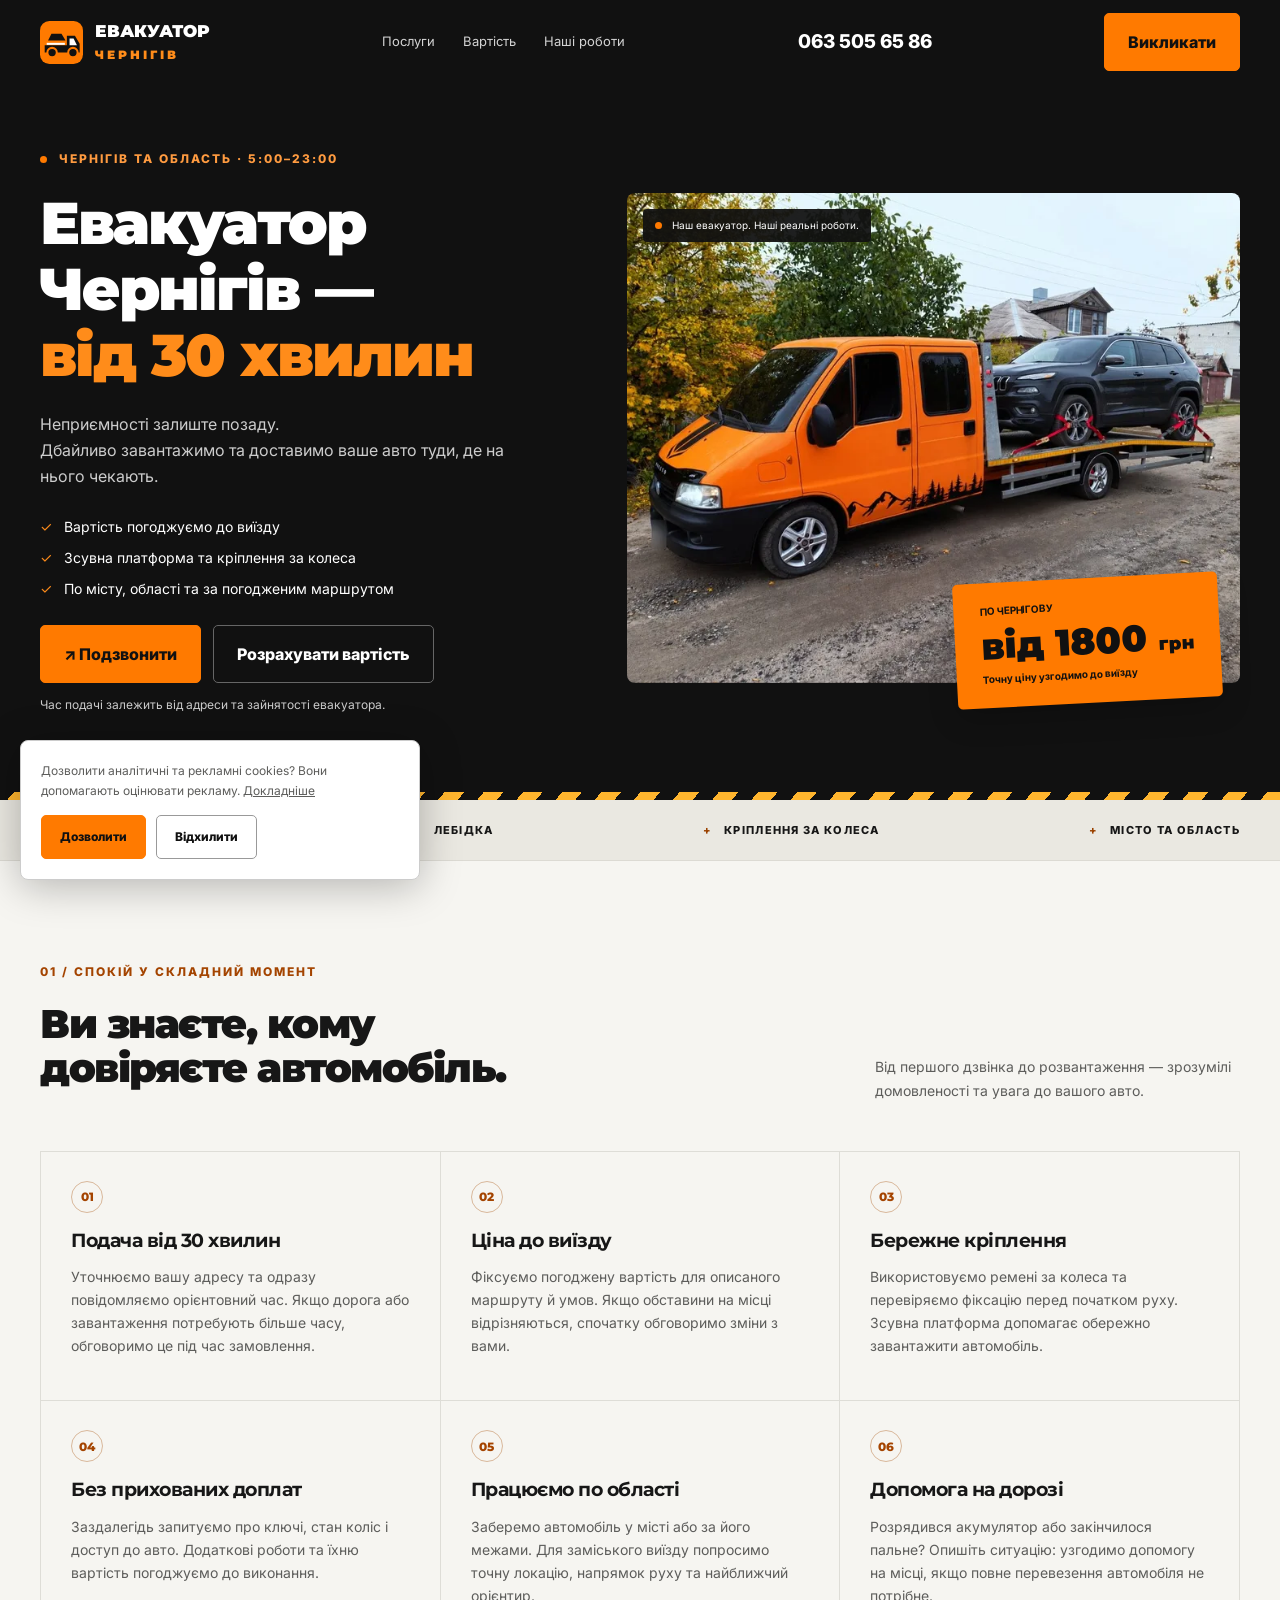
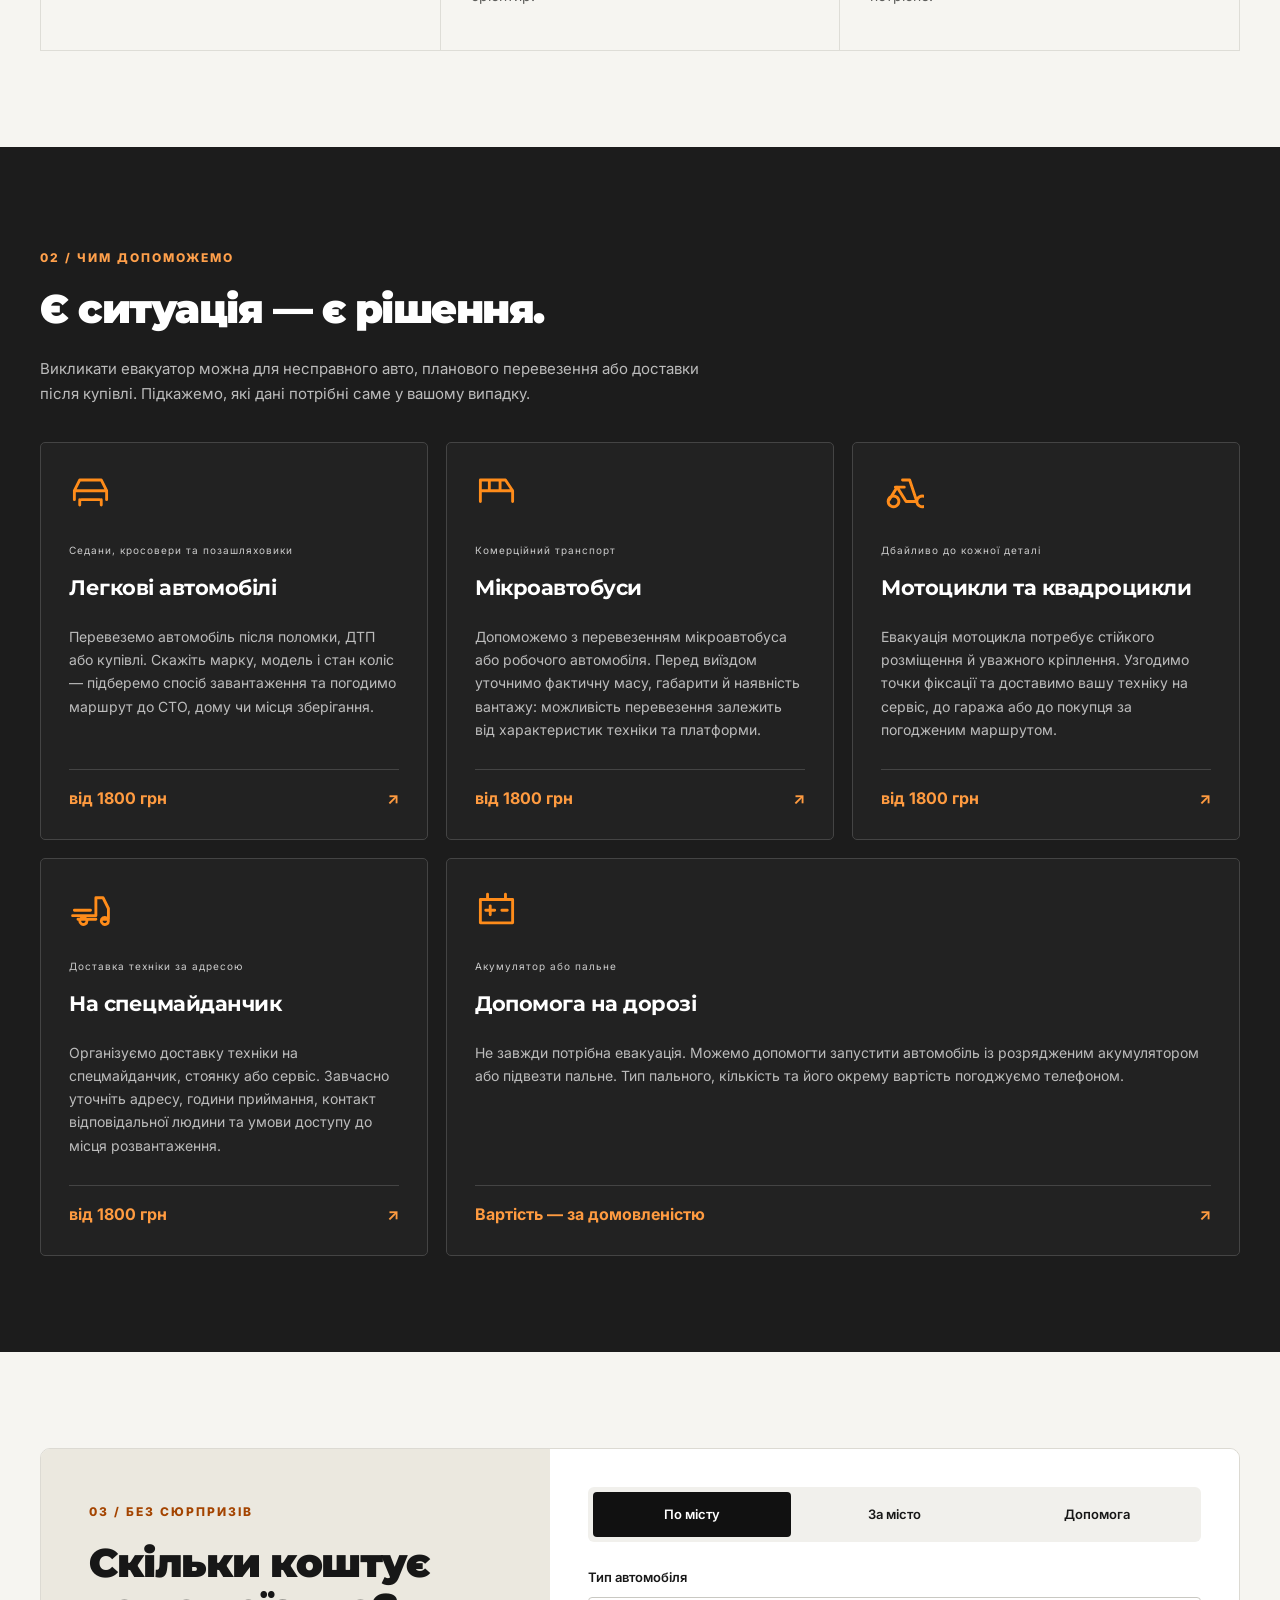
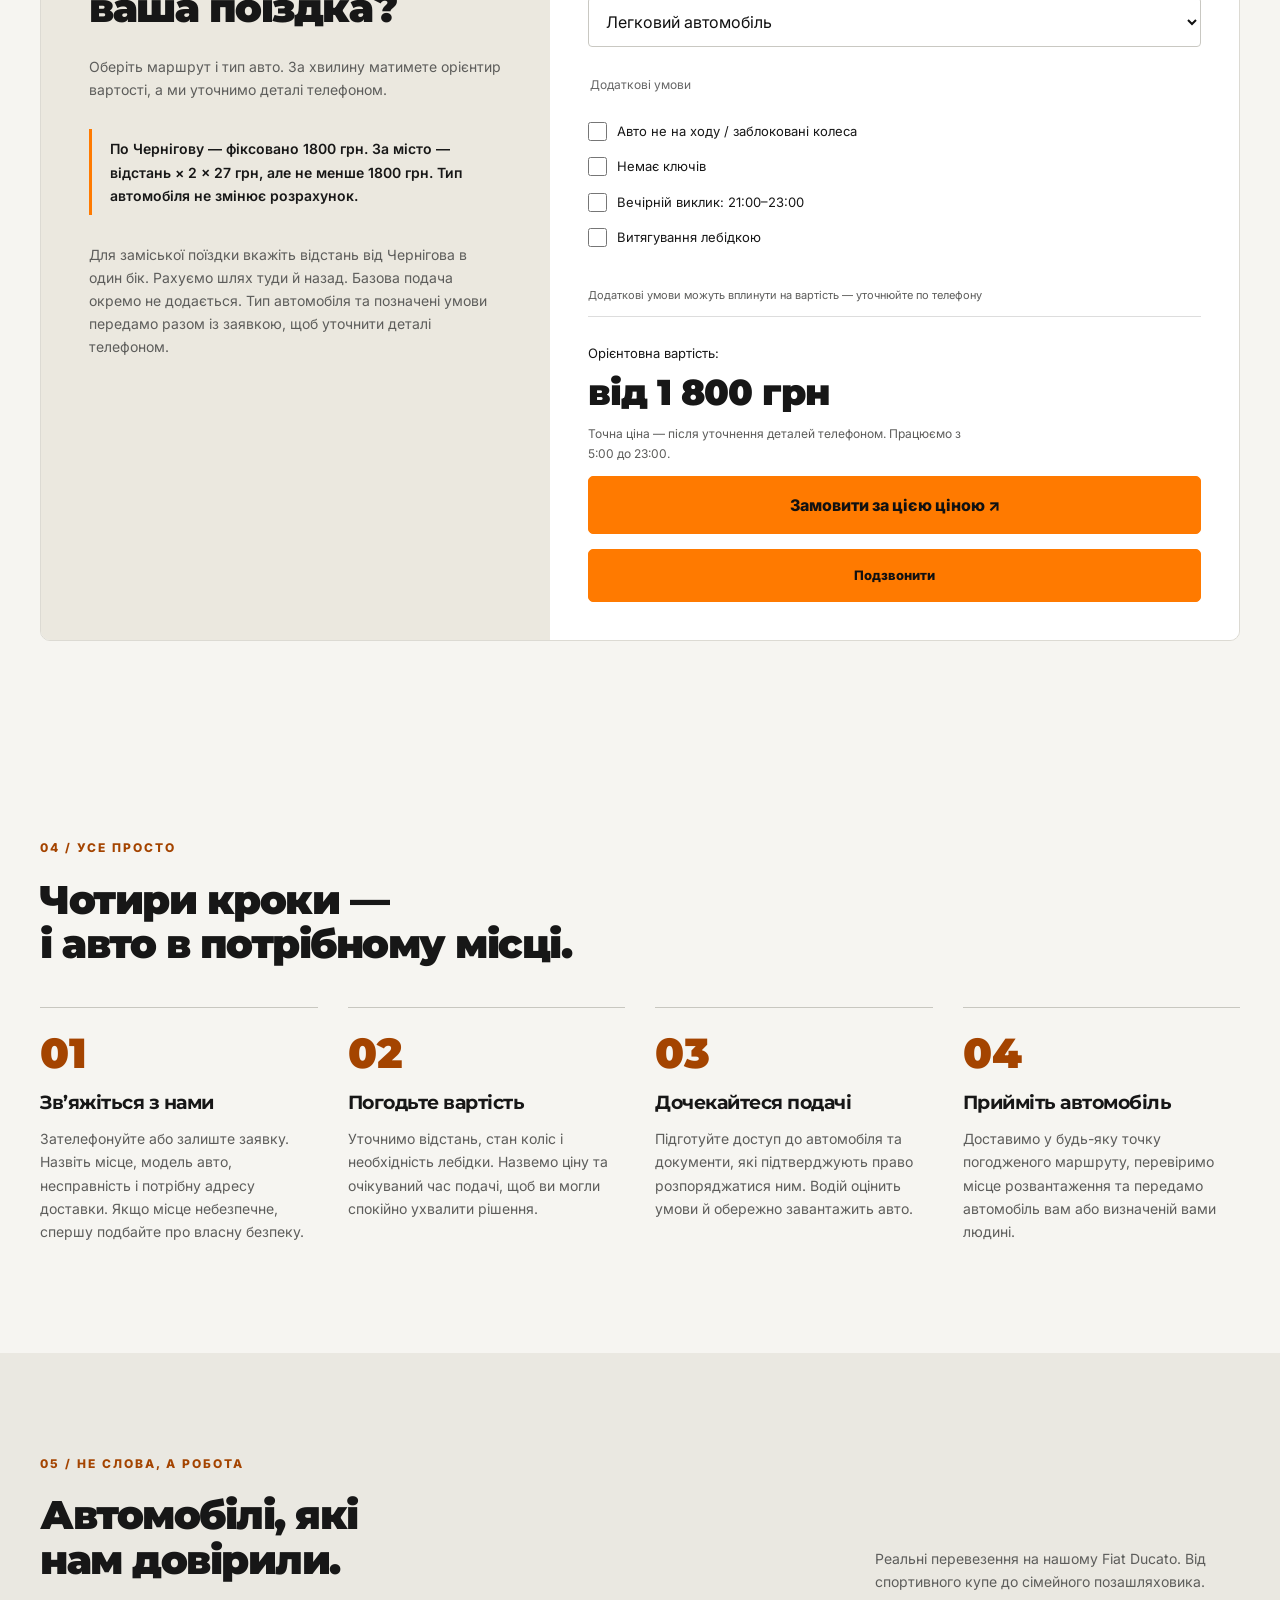
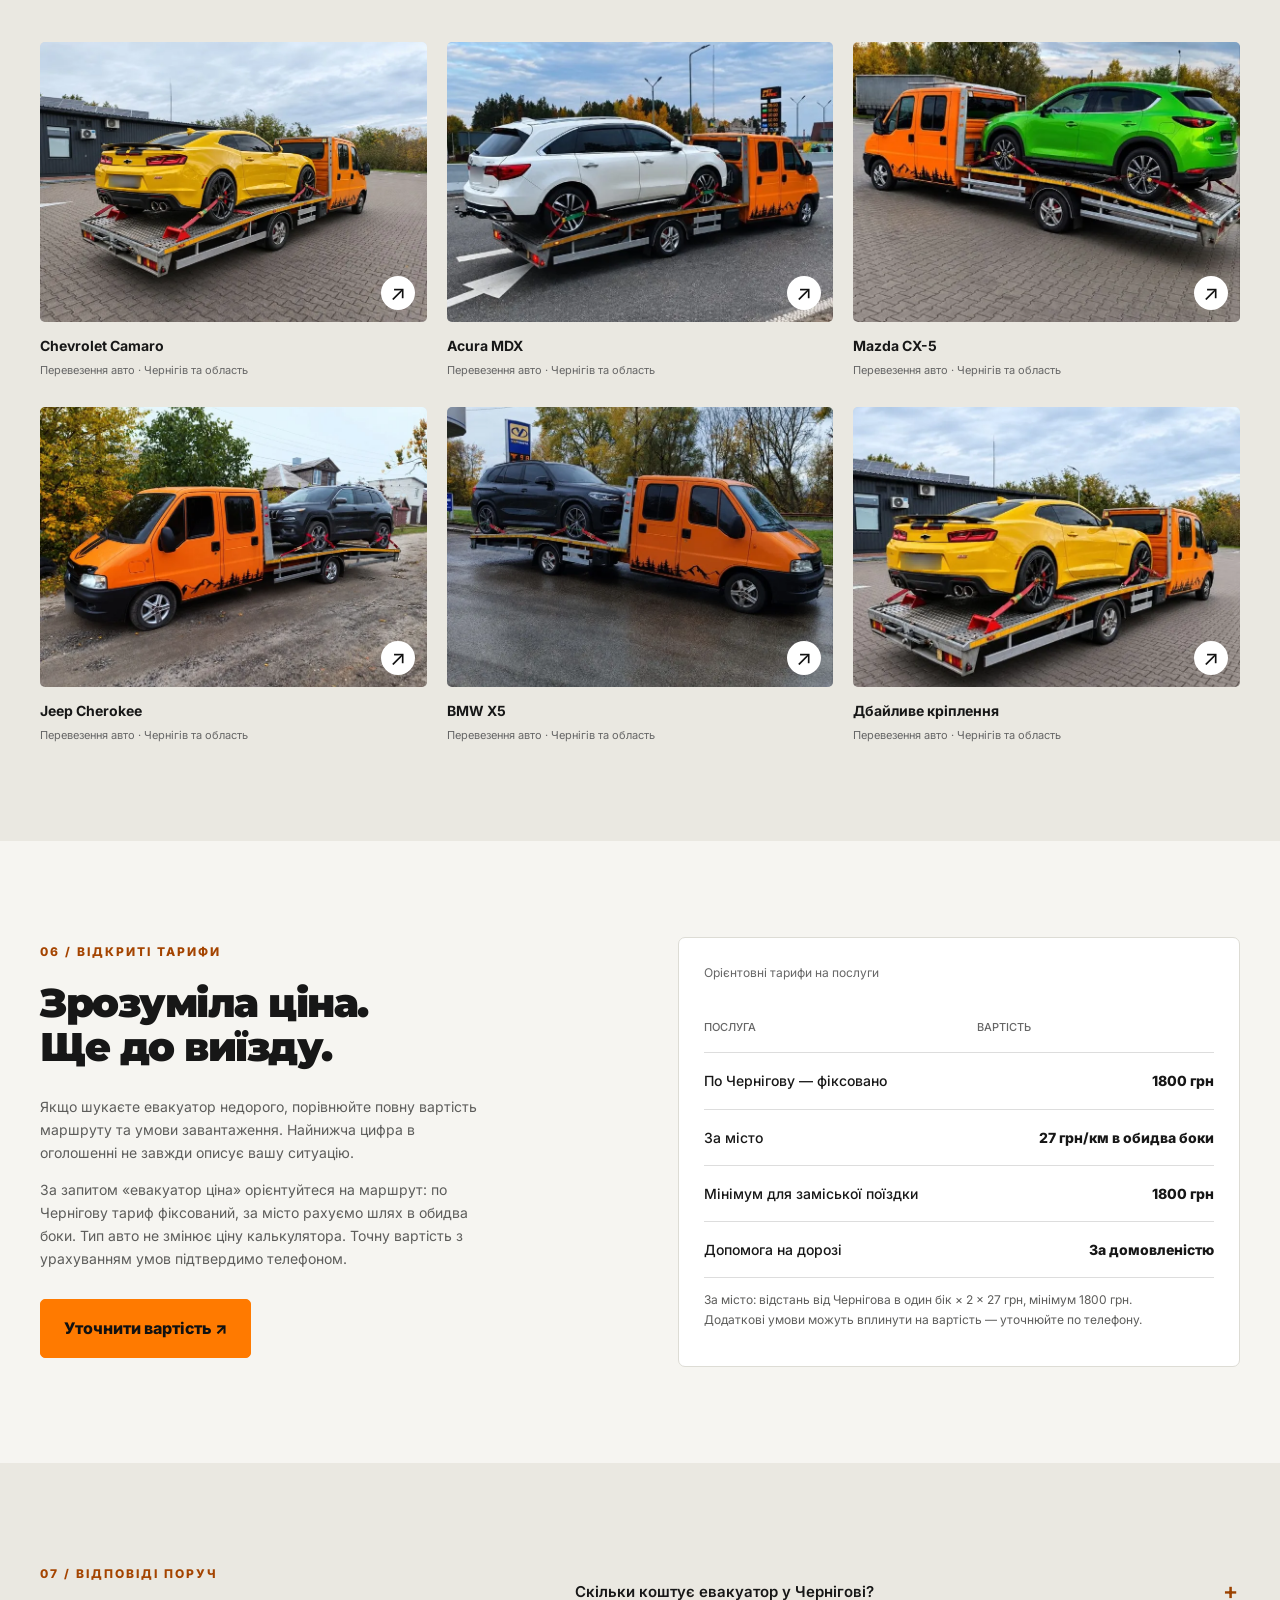
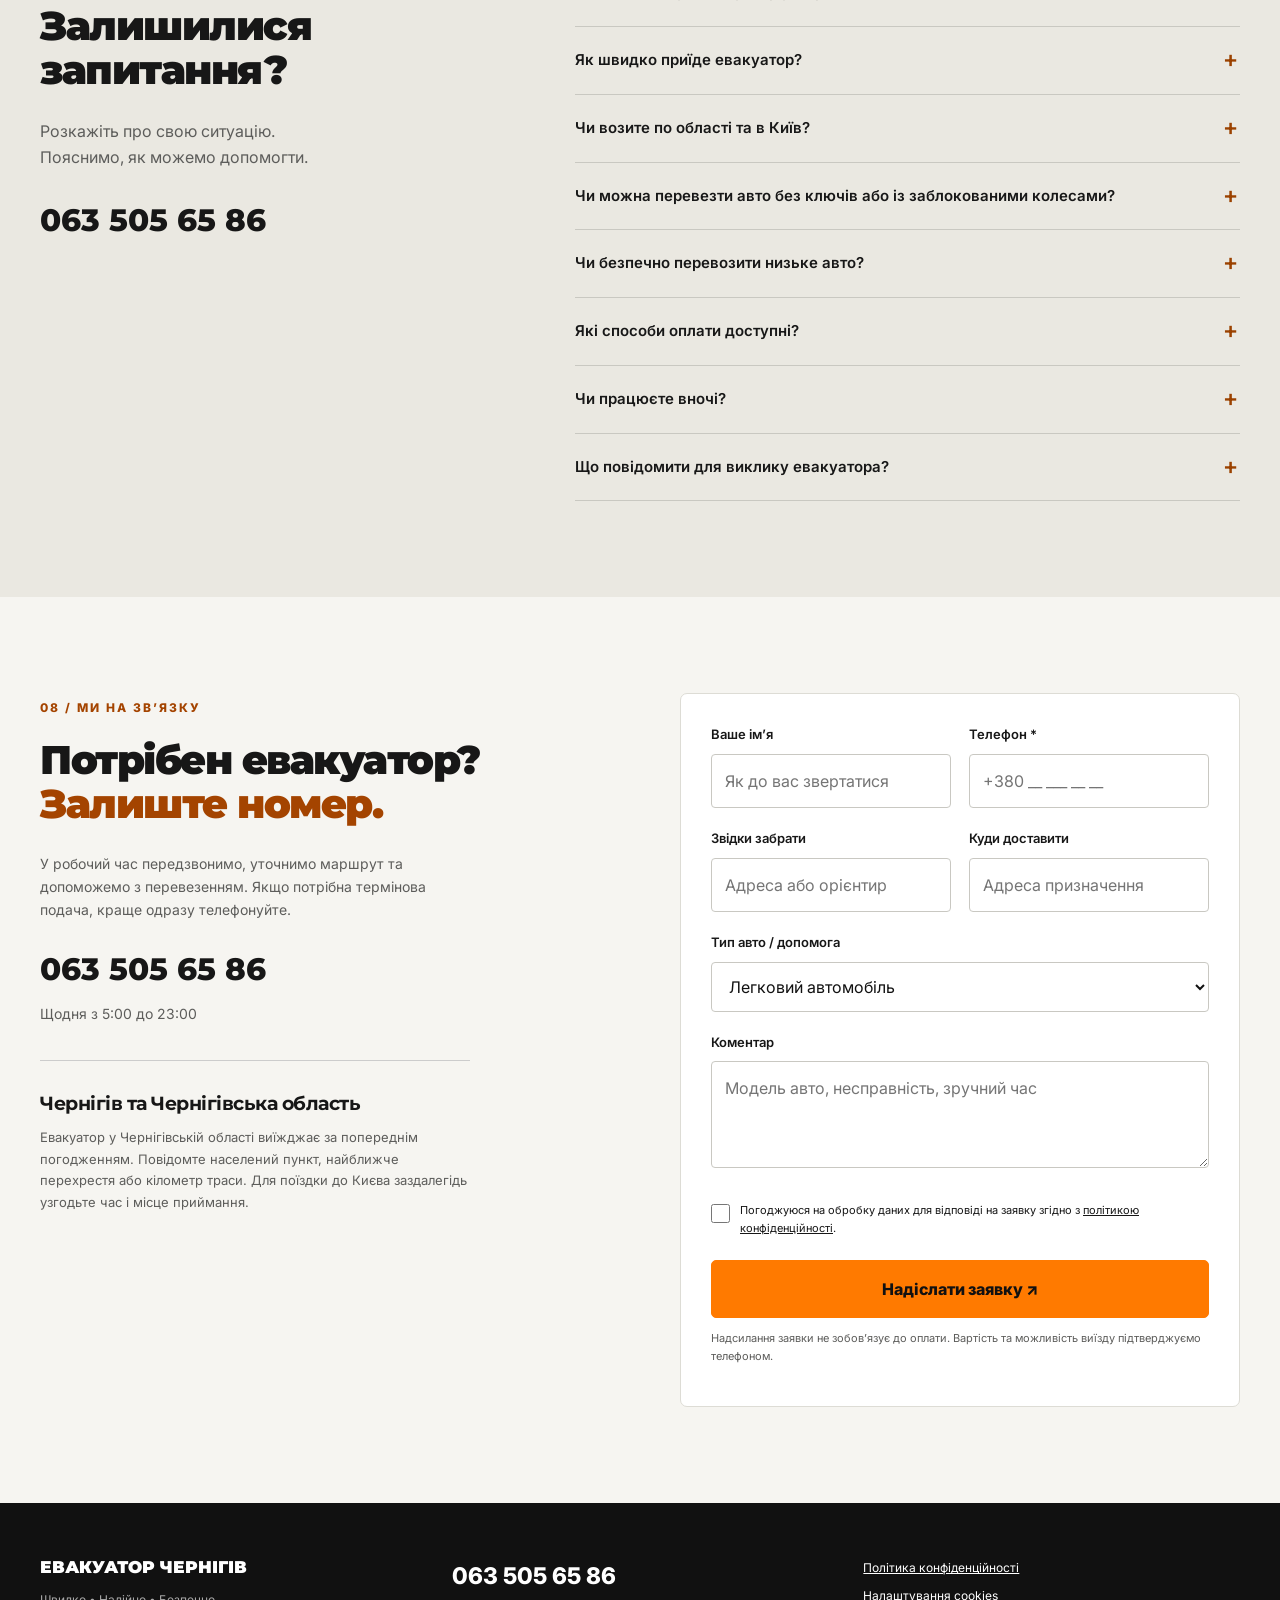
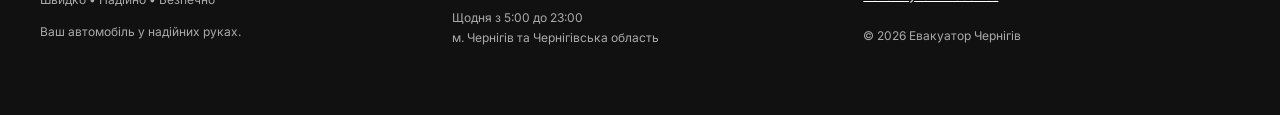
==== commit 02ccc55a: "Calculate outside towing tariff for round trip" ====
--- a/index.html
+++ b/index.html
@@ -1,11 +1,11 @@
-<!doctype html><html lang="uk"><head><meta charset="utf-8"><meta name="viewport" content="width=device-width,initial-scale=1"><title>Евакуатор Чернігів ☎ 063 505 65 86 — від 30 хв</title><meta name="description" content="Евакуатор у Чернігові та області від 1800 грн. Подача від 30 хв. Щодня 5:00–23:00. Дбайливе перевезення авто. Телефонуйте 063 505 65 86."><meta name="robots" content="index,follow"><meta name="theme-color" content="#111111"><link rel="canonical" href="https://evakuator-che.online/"><link rel="icon" href="favicon.svg" type="image/svg+xml"><link rel="apple-touch-icon" href="apple-touch-icon.png"><meta property="og:type" content="website"><meta property="og:locale" content="uk_UA"><meta property="og:title" content="Евакуатор Чернігів ☎ 063 505 65 86 — від 30 хв"><meta property="og:description" content="Евакуатор у Чернігові та області від 1800 грн. Подача від 30 хв. Щодня 5:00–23:00. Дбайливе перевезення авто. Телефонуйте 063 505 65 86."><meta property="og:url" content="https://evakuator-che.online/"><meta property="og:image" content="https://evakuator-che.online/img/og-image.jpg"><meta property="og:image:width" content="1200"><meta property="og:image:height" content="630"><meta name="twitter:card" content="summary_large_image"><meta name="twitter:title" content="Евакуатор Чернігів ☎ 063 505 65 86 — від 30 хв"><meta name="twitter:description" content="Евакуатор у Чернігові та області від 1800 грн. Подача від 30 хв. Щодня 5:00–23:00. Дбайливе перевезення авто. Телефонуйте 063 505 65 86."><meta name="twitter:image" content="https://evakuator-che.online/img/og-image.jpg"><link rel="preconnect" href="https://fonts.googleapis.com"><link rel="preconnect" href="https://fonts.gstatic.com" crossorigin><link href="https://fonts.googleapis.com/css2?family=Inter:wght@400;500;600;700&family=Montserrat:wght@800;900&display=swap" rel="stylesheet"><style>*{box-sizing:border-box}html{scroll-behavior:smooth;scroll-padding-top:100px}body{margin:0;background:#f6f5f1;color:#171717;font-family:Inter,Arial,sans-serif;line-height:1.65}a{color:inherit}img{max-width:100%;display:block}h1,h2,h3{font-family:Montserrat,Arial,sans-serif;line-height:1.12}button,input,select,textarea{font:inherit}.wrap{width:min(1200px,calc(100% - 40px));margin:auto}.topbar{position:sticky;top:0;z-index:20;background:#111;color:#fff}.topbar .wrap{display:flex;align-items:center;justify-content:space-between;gap:16px;min-height:84px}.logo{font:900 17px/1.15 Montserrat,Arial,sans-serif;text-decoration:none;display:flex;align-items:center;gap:12px}.logo img{width:43px;height:43px}.logo small{display:block;color:#ff8c1a;font-size:12px;letter-spacing:3px;margin-top:6px}.button{display:inline-flex;align-items:center;justify-content:center;gap:12px;background:#ff7a00;border:1px solid #ff7a00;border-radius:5px;padding:15px 23px;color:#111;font-weight:800;text-decoration:none;cursor:pointer;min-height:52px}.hero{background:#111;color:#fff;overflow:hidden}.hero-grid{display:grid;grid-template-columns:1fr 1.1fr;align-items:center;min-height:660px;gap:30px;padding-block:65px}.eyebrow{font-size:12px;font-weight:800;letter-spacing:2px;text-transform:uppercase;color:#a44400}.hero .eyebrow{color:#ff9b40}h1{font-size:clamp(40px,4.6vw,65px);font-weight:900;letter-spacing:-2px;margin:22px 0}h1 span{color:#ff8c1a}.hero-media{position:relative}.hero-media img{height:490px;width:100%;object-fit:cover;border-radius:8px;object-position:48%}.hero-copy>p{color:#ccc;max-width:470px}.actions{display:flex;gap:12px;flex-wrap:wrap}.outline{background:transparent;color:inherit;border-color:#666}.hero ul{padding:0;list-style:none;font-size:14px;margin:25px 0}.hero li{margin:8px 0}.hero li:before{content:"✓";color:#ff8c1a;margin-right:12px}.hero-note{font-size:12px}.hazard{height:8px;background:repeating-linear-gradient(-50deg,#ffb52e 0 15px,#111 15px 30px)}@media(max-width:760px){.wrap{width:calc(100% - 32px)}.topbar .wrap{min-height:72px}.topbar .header-phone{display:none}.topbar .button{padding:10px 16px;min-height:44px}.hero-grid{grid-template-columns:1fr;padding-block:36px;gap:26px;min-height:0}h1{font-size:42px;letter-spacing:-1.8px}.hero-media img{height:290px}.hero .actions{display:grid;grid-template-columns:1fr}.hero-copy>p{font-size:15px}}</style><link rel="stylesheet" href="css/style.css"><script type="application/ld+json">{"@context":"https://schema.org","@graph":[{"@type":["LocalBusiness","AutomotiveBusiness"],"@id":"https://evakuator-che.online/#business","name":"Евакуатор Чернігів","telephone":"+380635056586","url":"https://evakuator-che.online/","image":"https://evakuator-che.online/img/og-image.jpg","priceRange":"₴₴","address":{"@type":"PostalAddress","addressLocality":"Чернігів","addressRegion":"Чернігівська область","addressCountry":"UA"},"geo":{"@type":"GeoCoordinates","latitude":51.4982,"longitude":31.2893},"areaServed":[{"@type":"City","name":"Чернігів"},{"@type":"AdministrativeArea","name":"Чернігівська область"}],"openingHoursSpecification":{"@type":"OpeningHoursSpecification","dayOfWeek":["Monday","Tuesday","Wednesday","Thursday","Friday","Saturday","Sunday"],"opens":"05:00","closes":"23:00"},"hasOfferCatalog":{"@type":"OfferCatalog","name":"Послуги евакуатора","itemListElement":[{"@type":"Offer","price":1800,"priceCurrency":"UAH","description":"Фіксований тариф по Чернігову. Додаткові умови уточнюйте телефоном.","priceSpecification":{"@type":"PriceSpecification","price":1800,"priceCurrency":"UAH"},"itemOffered":{"@type":"Service","name":"Легкові автомобілі"}},{"@type":"Offer","price":1800,"priceCurrency":"UAH","description":"Фіксований тариф по Чернігову. Додаткові умови уточнюйте телефоном.","priceSpecification":{"@type":"PriceSpecification","price":1800,"priceCurrency":"UAH"},"itemOffered":{"@type":"Service","name":"Мікроавтобуси"}},{"@type":"Offer","price":1800,"priceCurrency":"UAH","description":"Фіксований тариф по Чернігову. Додаткові умови уточнюйте телефоном.","priceSpecification":{"@type":"PriceSpecification","price":1800,"priceCurrency":"UAH"},"itemOffered":{"@type":"Service","name":"Мотоцикли та квадроцикли"}},{"@type":"Offer","price":1800,"priceCurrency":"UAH","description":"Фіксований тариф по Чернігову. Додаткові умови уточнюйте телефоном.","priceSpecification":{"@type":"PriceSpecification","price":1800,"priceCurrency":"UAH"},"itemOffered":{"@type":"Service","name":"На спецмайданчик"}},{"@type":"Offer","description":"Вартість — за домовленістю","itemOffered":{"@type":"Service","name":"Допомога на дорозі"}},{"@type":"Offer","price":27,"priceCurrency":"UAH","description":"Відстань від Чернігова в один бік. Мінімальна вартість 1800 грн.","priceSpecification":{"@type":"UnitPriceSpecification","price":27,"priceCurrency":"UAH","unitText":"км","referenceQuantity":{"@type":"QuantitativeValue","value":1,"unitText":"км"}},"itemOffered":{"@type":"Service","name":"Евакуація за місто"}}]}},{"@type":"FAQPage","mainEntity":[{"@type":"Question","name":"Скільки коштує евакуатор у Чернігові?","acceptedAnswer":{"@type":"Answer","text":"По Чернігову діє фіксований тариф 1800 грн. За місто — 27 грн за кілометр від Чернігова в один бік, але не менше 1800 грн. Тип авто не змінює тариф. Додаткові умови можуть вплинути на вартість — уточнюйте по телефону. Допомога на дорозі — за домовленістю."}},{"@type":"Question","name":"Як швидко приїде евакуатор?","acceptedAnswer":{"@type":"Answer","text":"Орієнтовна подача по Чернігову — від 30 хвилин. Час залежить від вашої адреси, дорожньої ситуації та поточної зайнятості. Під час дзвінка уточнимо місце й повідомимо реальний час прибуття. Це орієнтир, а не гарантія прибуття за фіксований час."}},{"@type":"Question","name":"Чи возите по області та в Київ?","acceptedAnswer":{"@type":"Answer","text":"Так, узгоджуємо перевезення по Чернігівській області та до Києва. Назвіть обидві адреси, бажаний час і модель автомобіля. Доступність далекої поїздки, маршрут та повну вартість підтверджуємо перед замовленням."}},{"@type":"Question","name":"Чи можна перевезти авто без ключів або із заблокованими колесами?","acceptedAnswer":{"@type":"Answer","text":"Такі ситуації розглядаємо індивідуально. Обов’язково попередьте, які колеса заблоковані, чи працює кермо та чи є доступ до автомобіля. Перед виїздом перевіримо можливість безпечного завантаження наявним обладнанням і погодимо додаткові роботи."}},{"@type":"Question","name":"Чи безпечно перевозити низьке авто?","acceptedAnswer":{"@type":"Answer","text":"Зсувна платформа забезпечує пологий заїзд, а ремені фіксують автомобіль за колеса. Для низького кліренсу завчасно уточнимо висоту, стан бамперів і місце завантаження. Остаточне рішення щодо безпечного заїзду приймаємо з урахуванням конкретного автомобіля."}},{"@type":"Question","name":"Які способи оплати доступні?","acceptedAnswer":{"@type":"Answer","text":"Спосіб оплати погодьте під час дзвінка до виїзду евакуатора. Уточніть, чи потрібна оплата переказом, готівкою або документи для підприємства. Не надсилайте передоплату за реквізитами, які не були підтверджені особисто телефоном."}},{"@type":"Question","name":"Чи працюєте вночі?","acceptedAnswer":{"@type":"Answer","text":"Працюємо щодня з 5:00 до 23:00. Виклики після 23:00 не обслуговуємо. Для вечірнього виїзду з 21:00 до 23:00 позначте відповідну умову в заявці. Вартість уточнюйте телефоном. Заявки поза графіком переглядаємо наступного робочого ранку."}},{"@type":"Question","name":"Що повідомити для виклику евакуатора?","acceptedAnswer":{"@type":"Answer","text":"Назвіть адресу або орієнтир, марку авто, характер несправності та пункт призначення. Повідомте про відсутність ключів, заблоковані колеса, низький кліренс або обмежений під’їзд. Залиште номер, за яким водій зможе зв’язатися з вами."}}]},{"@type":"WebSite","@id":"https://evakuator-che.online/#website","url":"https://evakuator-che.online/","name":"Евакуатор Чернігів","inLanguage":"uk"},{"@type":"BreadcrumbList","itemListElement":[{"@type":"ListItem","position":1,"name":"Евакуатор Чернігів","item":"https://evakuator-che.online/"}]}]}</script><script src="js/config.js" defer></script><script src="js/calculate.js" defer></script><script src="js/app.js" defer></script></head><body><a class="skip" href="#main">Перейти до вмісту</a><header class="topbar"><div class="wrap"><a class="logo" href="./"><img src="favicon.svg" width="43" height="43" alt="" loading="lazy"><span>ЕВАКУАТОР<small>ЧЕРНІГІВ</small></span></a><nav aria-label="Головна навігація"><a href="#services">Послуги</a><a href="#calculator">Вартість</a><a href="#works">Наші роботи</a></nav><a class="header-phone" href="tel:+380635056586">063 505 65 86</a><a class="button" href="tel:+380635056586">Викликати</a></div></header><main id="main">
+<!doctype html><html lang="uk"><head><meta charset="utf-8"><meta name="viewport" content="width=device-width,initial-scale=1"><title>Евакуатор Чернігів ☎ 063 505 65 86 — від 30 хв</title><meta name="description" content="Евакуатор у Чернігові та області від 1800 грн. Подача від 30 хв. Щодня 5:00–23:00. Дбайливе перевезення авто. Телефонуйте 063 505 65 86."><meta name="robots" content="index,follow"><meta name="theme-color" content="#111111"><link rel="canonical" href="https://evakuator-che.online/"><link rel="icon" href="favicon.svg" type="image/svg+xml"><link rel="apple-touch-icon" href="apple-touch-icon.png"><meta property="og:type" content="website"><meta property="og:locale" content="uk_UA"><meta property="og:title" content="Евакуатор Чернігів ☎ 063 505 65 86 — від 30 хв"><meta property="og:description" content="Евакуатор у Чернігові та області від 1800 грн. Подача від 30 хв. Щодня 5:00–23:00. Дбайливе перевезення авто. Телефонуйте 063 505 65 86."><meta property="og:url" content="https://evakuator-che.online/"><meta property="og:image" content="https://evakuator-che.online/img/og-image.jpg"><meta property="og:image:width" content="1200"><meta property="og:image:height" content="630"><meta name="twitter:card" content="summary_large_image"><meta name="twitter:title" content="Евакуатор Чернігів ☎ 063 505 65 86 — від 30 хв"><meta name="twitter:description" content="Евакуатор у Чернігові та області від 1800 грн. Подача від 30 хв. Щодня 5:00–23:00. Дбайливе перевезення авто. Телефонуйте 063 505 65 86."><meta name="twitter:image" content="https://evakuator-che.online/img/og-image.jpg"><link rel="preconnect" href="https://fonts.googleapis.com"><link rel="preconnect" href="https://fonts.gstatic.com" crossorigin><link href="https://fonts.googleapis.com/css2?family=Inter:wght@400;500;600;700&family=Montserrat:wght@800;900&display=swap" rel="stylesheet"><style>*{box-sizing:border-box}html{scroll-behavior:smooth;scroll-padding-top:100px}body{margin:0;background:#f6f5f1;color:#171717;font-family:Inter,Arial,sans-serif;line-height:1.65}a{color:inherit}img{max-width:100%;display:block}h1,h2,h3{font-family:Montserrat,Arial,sans-serif;line-height:1.12}button,input,select,textarea{font:inherit}.wrap{width:min(1200px,calc(100% - 40px));margin:auto}.topbar{position:sticky;top:0;z-index:20;background:#111;color:#fff}.topbar .wrap{display:flex;align-items:center;justify-content:space-between;gap:16px;min-height:84px}.logo{font:900 17px/1.15 Montserrat,Arial,sans-serif;text-decoration:none;display:flex;align-items:center;gap:12px}.logo img{width:43px;height:43px}.logo small{display:block;color:#ff8c1a;font-size:12px;letter-spacing:3px;margin-top:6px}.button{display:inline-flex;align-items:center;justify-content:center;gap:12px;background:#ff7a00;border:1px solid #ff7a00;border-radius:5px;padding:15px 23px;color:#111;font-weight:800;text-decoration:none;cursor:pointer;min-height:52px}.hero{background:#111;color:#fff;overflow:hidden}.hero-grid{display:grid;grid-template-columns:1fr 1.1fr;align-items:center;min-height:660px;gap:30px;padding-block:65px}.eyebrow{font-size:12px;font-weight:800;letter-spacing:2px;text-transform:uppercase;color:#a44400}.hero .eyebrow{color:#ff9b40}h1{font-size:clamp(40px,4.6vw,65px);font-weight:900;letter-spacing:-2px;margin:22px 0}h1 span{color:#ff8c1a}.hero-media{position:relative}.hero-media img{height:490px;width:100%;object-fit:cover;border-radius:8px;object-position:48%}.hero-copy>p{color:#ccc;max-width:470px}.actions{display:flex;gap:12px;flex-wrap:wrap}.outline{background:transparent;color:inherit;border-color:#666}.hero ul{padding:0;list-style:none;font-size:14px;margin:25px 0}.hero li{margin:8px 0}.hero li:before{content:"✓";color:#ff8c1a;margin-right:12px}.hero-note{font-size:12px}.hazard{height:8px;background:repeating-linear-gradient(-50deg,#ffb52e 0 15px,#111 15px 30px)}@media(max-width:760px){.wrap{width:calc(100% - 32px)}.topbar .wrap{min-height:72px}.topbar .header-phone{display:none}.topbar .button{padding:10px 16px;min-height:44px}.hero-grid{grid-template-columns:1fr;padding-block:36px;gap:26px;min-height:0}h1{font-size:42px;letter-spacing:-1.8px}.hero-media img{height:290px}.hero .actions{display:grid;grid-template-columns:1fr}.hero-copy>p{font-size:15px}}</style><link rel="stylesheet" href="css/style.css"><script type="application/ld+json">{"@context":"https://schema.org","@graph":[{"@type":["LocalBusiness","AutomotiveBusiness"],"@id":"https://evakuator-che.online/#business","name":"Евакуатор Чернігів","telephone":"+380635056586","url":"https://evakuator-che.online/","image":"https://evakuator-che.online/img/og-image.jpg","priceRange":"₴₴","address":{"@type":"PostalAddress","addressLocality":"Чернігів","addressRegion":"Чернігівська область","addressCountry":"UA"},"geo":{"@type":"GeoCoordinates","latitude":51.4982,"longitude":31.2893},"areaServed":[{"@type":"City","name":"Чернігів"},{"@type":"AdministrativeArea","name":"Чернігівська область"}],"openingHoursSpecification":{"@type":"OpeningHoursSpecification","dayOfWeek":["Monday","Tuesday","Wednesday","Thursday","Friday","Saturday","Sunday"],"opens":"05:00","closes":"23:00"},"hasOfferCatalog":{"@type":"OfferCatalog","name":"Послуги евакуатора","itemListElement":[{"@type":"Offer","price":1800,"priceCurrency":"UAH","description":"Фіксований тариф по Чернігову. Додаткові умови уточнюйте телефоном.","priceSpecification":{"@type":"PriceSpecification","price":1800,"priceCurrency":"UAH"},"itemOffered":{"@type":"Service","name":"Легкові автомобілі"}},{"@type":"Offer","price":1800,"priceCurrency":"UAH","description":"Фіксований тариф по Чернігову. Додаткові умови уточнюйте телефоном.","priceSpecification":{"@type":"PriceSpecification","price":1800,"priceCurrency":"UAH"},"itemOffered":{"@type":"Service","name":"Мікроавтобуси"}},{"@type":"Offer","price":1800,"priceCurrency":"UAH","description":"Фіксований тариф по Чернігову. Додаткові умови уточнюйте телефоном.","priceSpecification":{"@type":"PriceSpecification","price":1800,"priceCurrency":"UAH"},"itemOffered":{"@type":"Service","name":"Мотоцикли та квадроцикли"}},{"@type":"Offer","price":1800,"priceCurrency":"UAH","description":"Фіксований тариф по Чернігову. Додаткові умови уточнюйте телефоном.","priceSpecification":{"@type":"PriceSpecification","price":1800,"priceCurrency":"UAH"},"itemOffered":{"@type":"Service","name":"На спецмайданчик"}},{"@type":"Offer","description":"Вартість — за домовленістю","itemOffered":{"@type":"Service","name":"Допомога на дорозі"}},{"@type":"Offer","price":27,"priceCurrency":"UAH","description":"27 грн/км в обидва боки. Відстань від Чернігова в один бік × 2. Мінімальна вартість 1800 грн.","priceSpecification":{"@type":"UnitPriceSpecification","price":27,"priceCurrency":"UAH","unitText":"км","referenceQuantity":{"@type":"QuantitativeValue","value":1,"unitText":"км"}},"itemOffered":{"@type":"Service","name":"Евакуація за місто"}}]}},{"@type":"FAQPage","mainEntity":[{"@type":"Question","name":"Скільки коштує евакуатор у Чернігові?","acceptedAnswer":{"@type":"Answer","text":"По Чернігову діє фіксований тариф 1800 грн. За місто — 27 грн/км в обидва боки (відстань від Чернігова в один бік × 2), але не менше 1800 грн. Тип авто не змінює тариф. Додаткові умови можуть вплинути на вартість — уточнюйте по телефону. Допомога на дорозі — за домовленістю."}},{"@type":"Question","name":"Як швидко приїде евакуатор?","acceptedAnswer":{"@type":"Answer","text":"Орієнтовна подача по Чернігову — від 30 хвилин. Час залежить від вашої адреси, дорожньої ситуації та поточної зайнятості. Під час дзвінка уточнимо місце й повідомимо реальний час прибуття. Це орієнтир, а не гарантія прибуття за фіксований час."}},{"@type":"Question","name":"Чи возите по області та в Київ?","acceptedAnswer":{"@type":"Answer","text":"Так, узгоджуємо перевезення по Чернігівській області та до Києва. Назвіть обидві адреси, бажаний час і модель автомобіля. Доступність далекої поїздки, маршрут та повну вартість підтверджуємо перед замовленням."}},{"@type":"Question","name":"Чи можна перевезти авто без ключів або із заблокованими колесами?","acceptedAnswer":{"@type":"Answer","text":"Такі ситуації розглядаємо індивідуально. Обов’язково попередьте, які колеса заблоковані, чи працює кермо та чи є доступ до автомобіля. Перед виїздом перевіримо можливість безпечного завантаження наявним обладнанням і погодимо додаткові роботи."}},{"@type":"Question","name":"Чи безпечно перевозити низьке авто?","acceptedAnswer":{"@type":"Answer","text":"Зсувна платформа забезпечує пологий заїзд, а ремені фіксують автомобіль за колеса. Для низького кліренсу завчасно уточнимо висоту, стан бамперів і місце завантаження. Остаточне рішення щодо безпечного заїзду приймаємо з урахуванням конкретного автомобіля."}},{"@type":"Question","name":"Які способи оплати доступні?","acceptedAnswer":{"@type":"Answer","text":"Спосіб оплати погодьте під час дзвінка до виїзду евакуатора. Уточніть, чи потрібна оплата переказом, готівкою або документи для підприємства. Не надсилайте передоплату за реквізитами, які не були підтверджені особисто телефоном."}},{"@type":"Question","name":"Чи працюєте вночі?","acceptedAnswer":{"@type":"Answer","text":"Працюємо щодня з 5:00 до 23:00. Виклики після 23:00 не обслуговуємо. Для вечірнього виїзду з 21:00 до 23:00 позначте відповідну умову в заявці. Вартість уточнюйте телефоном. Заявки поза графіком переглядаємо наступного робочого ранку."}},{"@type":"Question","name":"Що повідомити для виклику евакуатора?","acceptedAnswer":{"@type":"Answer","text":"Назвіть адресу або орієнтир, марку авто, характер несправності та пункт призначення. Повідомте про відсутність ключів, заблоковані колеса, низький кліренс або обмежений під’їзд. Залиште номер, за яким водій зможе зв’язатися з вами."}}]},{"@type":"WebSite","@id":"https://evakuator-che.online/#website","url":"https://evakuator-che.online/","name":"Евакуатор Чернігів","inLanguage":"uk"},{"@type":"BreadcrumbList","itemListElement":[{"@type":"ListItem","position":1,"name":"Евакуатор Чернігів","item":"https://evakuator-che.online/"}]}]}</script><script src="js/config.js" defer></script><script src="js/calculate.js" defer></script><script src="js/app.js" defer></script></head><body><a class="skip" href="#main">Перейти до вмісту</a><header class="topbar"><div class="wrap"><a class="logo" href="./"><img src="favicon.svg" width="43" height="43" alt="" loading="lazy"><span>ЕВАКУАТОР<small>ЧЕРНІГІВ</small></span></a><nav aria-label="Головна навігація"><a href="#services">Послуги</a><a href="#calculator">Вартість</a><a href="#works">Наші роботи</a></nav><a class="header-phone" href="tel:+380635056586">063 505 65 86</a><a class="button" href="tel:+380635056586">Викликати</a></div></header><main id="main">
  <section class="hero"><div class="wrap hero-grid"><div class="hero-copy"><div class="eyebrow"><span class="status-dot"></span> Чернігів та область · 5:00–23:00</div><h1>Евакуатор<br>Чернігів —<br><span>від 30 хвилин</span></h1><p>Неприємності залиште позаду.<br>Дбайливо завантажимо та доставимо ваше авто туди, де на нього чекають.</p><ul><li>Вартість погоджуємо до виїзду</li><li>Зсувна платформа та кріплення за колеса</li><li>По місту, області та за погодженим маршрутом</li></ul><div class="actions"><a class="button" href="tel:+380635056586">↗ Подзвонити</a><a class="button outline" href="#calculator">Розрахувати вартість</a></div><p class="hero-note">Час подачі залежить від адреси та зайнятості евакуатора.</p></div><div class="hero-media"><picture><source type="image/webp" srcset="img/jeep-800.webp 800w, img/jeep-1600.webp 1600w" sizes="(max-width: 760px) 100vw, 60vw"><img src="img/jeep-800.webp" alt="Помаранчевий Fiat Ducato перевозить Jeep Cherokee на платформі в Чернігові" width="1280" height="964" fetchpriority="high" decoding="async"></picture><div class="photo-label"><span class="status-dot"></span> Наш евакуатор. Наші реальні роботи.</div><div class="price-tag"><small>ПО ЧЕРНІГОВУ</small><strong>від 1800 <span>грн</span></strong><small>Точну ціну узгодимо до виїзду</small></div></div></div><div class="hazard"></div></section>
  <div class="trust-strip"><div class="wrap"><span>ЗСУВНА ПЛАТФОРМА</span><span>ЛЕБІДКА</span><span>КРІПЛЕННЯ ЗА КОЛЕСА</span><span>МІСТО ТА ОБЛАСТЬ</span></div></div>
  <section class="section wrap" id="benefits"><div class="section-heading"><div><span class="eyebrow">01 / Спокій у складний момент</span><h2>Ви знаєте, кому<br>довіряєте автомобіль.</h2></div><p>Від першого дзвінка до розвантаження — зрозумілі домовленості та увага до вашого авто.</p></div><div class="benefit-grid"><article class="benefit reveal"><span class="card-number">01</span><h3>Подача від 30 хвилин</h3><p>Уточнюємо вашу адресу та одразу повідомляємо орієнтовний час. Якщо дорога або завантаження потребують більше часу, обговоримо це під час замовлення.</p></article><article class="benefit reveal"><span class="card-number">02</span><h3>Ціна до виїзду</h3><p>Фіксуємо погоджену вартість для описаного маршруту й умов. Якщо обставини на місці відрізняються, спочатку обговоримо зміни з вами.</p></article><article class="benefit reveal"><span class="card-number">03</span><h3>Бережне кріплення</h3><p>Використовуємо ремені за колеса та перевіряємо фіксацію перед початком руху. Зсувна платформа допомагає обережно завантажити автомобіль.</p></article><article class="benefit reveal"><span class="card-number">04</span><h3>Без прихованих доплат</h3><p>Заздалегідь запитуємо про ключі, стан коліс і доступ до авто. Додаткові роботи та їхню вартість погоджуємо до виконання.</p></article><article class="benefit reveal"><span class="card-number">05</span><h3>Працюємо по області</h3><p>Заберемо автомобіль у місті або за його межами. Для заміського виїзду попросимо точну локацію, напрямок руху та найближчий орієнтир.</p></article><article class="benefit reveal"><span class="card-number">06</span><h3>Допомога на дорозі</h3><p>Розрядився акумулятор або закінчилося пальне? Опишіть ситуацію: узгодимо допомогу на місці, якщо повне перевезення автомобіля не потрібне.</p></article></div></section>
  <section class="section services" id="services"><div class="wrap"><span class="eyebrow">02 / Чим допоможемо</span><h2>Є ситуація — є рішення.</h2><p class="section-intro">Викликати евакуатор можна для несправного авто, планового перевезення або доставки після купівлі. Підкажемо, які дані потрібні саме у вашому випадку.</p><div class="service-grid"><article class="service-card reveal"><svg viewBox="0 0 24 24" fill="none" stroke="currentColor" stroke-width="1.6" stroke-linecap="round" stroke-linejoin="round" aria-hidden="true"> <path d="M3 16v-5l3-6h12l3 6v5M3 11h18M7 16h10M6 16v3M18 16v3"/></svg><span class="service-kicker">Седани, кросовери та позашляховики</span><h3>Легкові автомобілі</h3><p>Перевеземо автомобіль після поломки, ДТП або купівлі. Скажіть марку, модель і стан коліс — підберемо спосіб завантаження та погодимо маршрут до СТО, дому чи місця зберігання.</p><a href="#request">від 1800 грн <span aria-hidden="true">↗</span></a></article><article class="service-card reveal"><svg viewBox="0 0 24 24" fill="none" stroke="currentColor" stroke-width="1.6" stroke-linecap="round" stroke-linejoin="round" aria-hidden="true"> <path d="M3 17V5h14l4 6v6M3 11h18M8 5v6M14 5v6"/></svg><span class="service-kicker">Комерційний транспорт</span><h3>Мікроавтобуси</h3><p>Допоможемо з перевезенням мікроавтобуса або робочого автомобіля. Перед виїздом уточнимо фактичну масу, габарити й наявність вантажу: можливість перевезення залежить від характеристик техніки та платформи.</p><a href="#request">від 1800 грн <span aria-hidden="true">↗</span></a></article><article class="service-card reveal"><svg viewBox="0 0 24 24" fill="none" stroke="currentColor" stroke-width="1.6" stroke-linecap="round" stroke-linejoin="round" aria-hidden="true"> <path d="M4 17a3 3 0 1 0 0-.1M20 17a3 3 0 1 0 0-.1M4 17l5-8 5 8h6l-4-12h-4M8 9h5"/></svg><span class="service-kicker">Дбайливо до кожної деталі</span><h3>Мотоцикли та квадроцикли</h3><p>Евакуація мотоцикла потребує стійкого розміщення й уважного кріплення. Узгодимо точки фіксації та доставимо вашу техніку на сервіс, до гаража або до покупця за погодженим маршрутом.</p><a href="#request">від 1800 грн <span aria-hidden="true">↗</span></a></article><article class="service-card reveal"><svg viewBox="0 0 24 24" fill="none" stroke="currentColor" stroke-width="1.6" stroke-linecap="round" stroke-linejoin="round" aria-hidden="true"> <path d="M2 16h13V6h4l3 6v6h-3M5 18h10M3 13h9M6 19a2 2 0 1 0 0-.1M18 19a2 2 0 1 0 0-.1"/></svg><span class="service-kicker">Доставка техніки за адресою</span><h3>На спецмайданчик</h3><p>Організуємо доставку техніки на спецмайданчик, стоянку або сервіс. Завчасно уточніть адресу, години приймання, контакт відповідальної людини та умови доступу до місця розвантаження.</p><a href="#request">від 1800 грн <span aria-hidden="true">↗</span></a></article><article class="service-card reveal"><svg viewBox="0 0 24 24" fill="none" stroke="currentColor" stroke-width="1.6" stroke-linecap="round" stroke-linejoin="round" aria-hidden="true"> <path d="M3 7h18v13H3zM7 7V4M17 7V4M6 13h5M8.5 10.5v5M15 13h3"/></svg><span class="service-kicker">Акумулятор або пальне</span><h3>Допомога на дорозі</h3><p>Не завжди потрібна евакуація. Можемо допомогти запустити автомобіль із розрядженим акумулятором або підвезти пальне. Тип пального, кількість та його окрему вартість погоджуємо телефоном.</p><a href="#request">Вартість — за домовленістю <span aria-hidden="true">↗</span></a></article></div></div></section>
- <section class="section wrap" id="calculator"><div class="calculator-shell"><div class="calc-intro"><span class="eyebrow">03 / Без сюрпризів</span><h2>Скільки коштує<br>ваша поїздка?</h2><p>Оберіть маршрут і тип авто. За хвилину матимете орієнтир вартості, а ми уточнимо деталі телефоном.</p><div class="calc-note">По Чернігову — фіксовано 1800 грн. За місто — відстань × 27 грн, але не менше 1800 грн. Тип автомобіля не змінює розрахунок.</div><p>Для заміської поїздки вкажіть відстань від Чернігова в один бік. Базова подача окремо не додається. Тип автомобіля та позначені умови передамо разом із заявкою, щоб уточнити деталі телефоном.</p></div><div class="calc-panel"><form id="calc-form"><fieldset class="mode-tabs"><legend>Маршрут або допомога</legend><label><input type="radio" name="mode" value="city" checked><span>По місту</span></label><label><input type="radio" name="mode" value="outside"><span>За місто</span></label><label><input type="radio" name="mode" value="help"><span>Допомога</span></label></fieldset><div id="tow-fields"><div id="km-field" hidden><label for="km">Відстань від Чернігова, км</label><input id="km" name="km" type="number" min="1" max="2000" value="10" inputmode="numeric"></div><label for="calc-vehicle">Тип автомобіля</label><select id="calc-vehicle" name="vehicle"><option value="car">Легковий автомобіль</option><option value="suv">Кросовер / позашляховик</option><option value="minibus">Мікроавтобус</option><option value="moto">Мотоцикл / квадроцикл</option></select><fieldset class="extras"><legend>Додаткові умови</legend><label><input type="checkbox" name="nonRolling"><span>Авто не на ходу / заблоковані колеса</span></label><label><input type="checkbox" name="noKeys"><span>Немає ключів</span></label><label><input type="checkbox" name="night"><span>Вечірній виклик: 21:00–23:00</span></label><label><input type="checkbox" name="winch"><span>Витягування лебідкою</span></label></fieldset><p class="form-footnote">Додаткові умови можуть вплинути на вартість — уточнюйте по телефону</p></div><p id="help-note" hidden>Підкурити акумулятор або підвезти пальне. Саме пальне оплачується окремо. Доступність допомоги уточнюємо телефоном.</p></form><div class="calc-result" aria-live="polite"><span id="calc-heading">Орієнтовна вартість:</span><strong id="calc-total">від 1800 грн</strong><p>Точна ціна — після уточнення деталей телефоном. Працюємо з 5:00 до 23:00.</p></div><button class="button wide" id="order-calc">Замовити за цією ціною ↗</button><div class="calc-call"><a class="button wide" href="tel:+380635056586">Подзвонити</a></div><noscript>Для інтерактивного розрахунку увімкніть JavaScript або зателефонуйте.</noscript></div></div></section>
+ <section class="section wrap" id="calculator"><div class="calculator-shell"><div class="calc-intro"><span class="eyebrow">03 / Без сюрпризів</span><h2>Скільки коштує<br>ваша поїздка?</h2><p>Оберіть маршрут і тип авто. За хвилину матимете орієнтир вартості, а ми уточнимо деталі телефоном.</p><div class="calc-note">По Чернігову — фіксовано 1800 грн. За місто — відстань × 2 × 27 грн, але не менше 1800 грн. Тип автомобіля не змінює розрахунок.</div><p>Для заміської поїздки вкажіть відстань від Чернігова в один бік. Рахуємо шлях туди й назад. Базова подача окремо не додається. Тип автомобіля та позначені умови передамо разом із заявкою, щоб уточнити деталі телефоном.</p></div><div class="calc-panel"><form id="calc-form"><fieldset class="mode-tabs"><legend>Маршрут або допомога</legend><label><input type="radio" name="mode" value="city" checked><span>По місту</span></label><label><input type="radio" name="mode" value="outside"><span>За місто</span></label><label><input type="radio" name="mode" value="help"><span>Допомога</span></label></fieldset><div id="tow-fields"><div id="km-field" hidden><label for="km">Відстань від Чернігова, км</label><input id="km" name="km" type="number" min="1" max="2000" value="10" inputmode="numeric"></div><label for="calc-vehicle">Тип автомобіля</label><select id="calc-vehicle" name="vehicle"><option value="car">Легковий автомобіль</option><option value="suv">Кросовер / позашляховик</option><option value="minibus">Мікроавтобус</option><option value="moto">Мотоцикл / квадроцикл</option></select><fieldset class="extras"><legend>Додаткові умови</legend><label><input type="checkbox" name="nonRolling"><span>Авто не на ходу / заблоковані колеса</span></label><label><input type="checkbox" name="noKeys"><span>Немає ключів</span></label><label><input type="checkbox" name="night"><span>Вечірній виклик: 21:00–23:00</span></label><label><input type="checkbox" name="winch"><span>Витягування лебідкою</span></label></fieldset><p class="form-footnote">Додаткові умови можуть вплинути на вартість — уточнюйте по телефону</p></div><p id="help-note" hidden>Підкурити акумулятор або підвезти пальне. Саме пальне оплачується окремо. Доступність допомоги уточнюємо телефоном.</p></form><div class="calc-result" aria-live="polite"><span id="calc-heading">Орієнтовна вартість:</span><strong id="calc-total">від 1800 грн</strong><p id="calc-breakdown" hidden></p><p>Точна ціна — після уточнення деталей телефоном. Працюємо з 5:00 до 23:00.</p></div><button class="button wide" id="order-calc">Замовити за цією ціною ↗</button><div class="calc-call"><a class="button wide" href="tel:+380635056586">Подзвонити</a></div><noscript>Для інтерактивного розрахунку увімкніть JavaScript або зателефонуйте.</noscript></div></div></section>
  <section class="section wrap"><span class="eyebrow">04 / Усе просто</span><h2>Чотири кроки —<br>і авто в потрібному місці.</h2><div class="steps"><article><span>01</span><h3>Зв’яжіться з нами</h3><p>Зателефонуйте або залиште заявку. Назвіть місце, модель авто, несправність і потрібну адресу доставки. Якщо місце небезпечне, спершу подбайте про власну безпеку.</p></article><article><span>02</span><h3>Погодьте вартість</h3><p>Уточнимо відстань, стан коліс і необхідність лебідки. Назвемо ціну та очікуваний час подачі, щоб ви могли спокійно ухвалити рішення.</p></article><article><span>03</span><h3>Дочекайтеся подачі</h3><p>Підготуйте доступ до автомобіля та документи, які підтверджують право розпоряджатися ним. Водій оцінить умови й обережно завантажить авто.</p></article><article><span>04</span><h3>Прийміть автомобіль</h3><p>Доставимо у будь-яку точку погодженого маршруту, перевіримо місце розвантаження та передамо автомобіль вам або визначеній вами людині.</p></article></div></section>
  <section class="section works" id="works"><div class="wrap"><div class="section-heading"><div><span class="eyebrow">05 / Не слова, а робота</span><h2>Автомобілі, які<br>нам довірили.</h2></div><p>Реальні перевезення на нашому Fiat Ducato. Від спортивного купе до сімейного позашляховика.</p></div><div class="gallery"><figure><button class="gallery-open" data-image="img/camaro-1600.webp" data-alt="Жовтий Chevrolet Camaro на платформі, закріплений ременями за колеса" aria-label="Збільшити фото: Chevrolet Camaro"><picture><source type="image/webp" srcset="img/camaro-800.webp 800w, img/camaro-1600.webp 1600w" sizes="(max-width: 760px) 100vw, 33vw"><img src="img/camaro-800.webp" alt="Жовтий Chevrolet Camaro на платформі, закріплений ременями за колеса" width="1280" height="964" loading="lazy" decoding="async"></picture><span aria-hidden="true">↗</span></button><figcaption>Chevrolet Camaro<small>Перевезення авто · Чернігів та область</small></figcaption></figure><figure><button class="gallery-open" data-image="img/acura-1600.webp" data-alt="Білий Acura MDX на помаранчевому евакуаторі" aria-label="Збільшити фото: Acura MDX"><picture><source type="image/webp" srcset="img/acura-800.webp 800w, img/acura-1600.webp 1600w" sizes="(max-width: 760px) 100vw, 33vw"><img src="img/acura-800.webp" alt="Білий Acura MDX на помаранчевому евакуаторі" width="720" height="1280" loading="lazy" decoding="async"></picture><span aria-hidden="true">↗</span></button><figcaption>Acura MDX<small>Перевезення авто · Чернігів та область</small></figcaption></figure><figure><button class="gallery-open" data-image="img/mazda-1600.webp" data-alt="Зелена Mazda CX-5 під час перевезення на платформі" aria-label="Збільшити фото: Mazda CX-5"><picture><source type="image/webp" srcset="img/mazda-800.webp 800w, img/mazda-1600.webp 1600w" sizes="(max-width: 760px) 100vw, 33vw"><img src="img/mazda-800.webp" alt="Зелена Mazda CX-5 під час перевезення на платформі" width="720" height="1280" loading="lazy" decoding="async"></picture><span aria-hidden="true">↗</span></button><figcaption>Mazda CX-5<small>Перевезення авто · Чернігів та область</small></figcaption></figure><figure><button class="gallery-open" data-image="img/jeep-1600.webp" data-alt="Jeep Cherokee на евакуаторі біля осінніх дерев" aria-label="Збільшити фото: Jeep Cherokee"><picture><source type="image/webp" srcset="img/jeep-800.webp 800w, img/jeep-1600.webp 1600w" sizes="(max-width: 760px) 100vw, 33vw"><img src="img/jeep-800.webp" alt="Jeep Cherokee на евакуаторі біля осінніх дерев" width="1280" height="964" loading="lazy" decoding="async"></picture><span aria-hidden="true">↗</span></button><figcaption>Jeep Cherokee<small>Перевезення авто · Чернігів та область</small></figcaption></figure><figure><button class="gallery-open" data-image="img/bmw-1600.webp" data-alt="Темний BMW X5 на платформі Fiat Ducato" aria-label="Збільшити фото: BMW X5"><picture><source type="image/webp" srcset="img/bmw-800.webp 800w, img/bmw-1600.webp 1600w" sizes="(max-width: 760px) 100vw, 33vw"><img src="img/bmw-800.webp" alt="Темний BMW X5 на платформі Fiat Ducato" width="720" height="1280" loading="lazy" decoding="async"></picture><span aria-hidden="true">↗</span></button><figcaption>BMW X5<small>Перевезення авто · Чернігів та область</small></figcaption></figure><figure><button class="gallery-open" data-image="img/camaro-portrait-1600.webp" data-alt="Кріплення Chevrolet Camaro колісними ременями на платформі" aria-label="Збільшити фото: Дбайливе кріплення"><picture><source type="image/webp" srcset="img/camaro-portrait-800.webp 800w, img/camaro-portrait-1600.webp 1600w" sizes="(max-width: 760px) 100vw, 33vw"><img src="img/camaro-portrait-800.webp" alt="Кріплення Chevrolet Camaro колісними ременями на платформі" width="720" height="1280" loading="lazy" decoding="async"></picture><span aria-hidden="true">↗</span></button><figcaption>Дбайливе кріплення<small>Перевезення авто · Чернігів та область</small></figcaption></figure></div></div></section>
- <section class="section wrap" id="prices"><div class="prices-grid"><div><span class="eyebrow">06 / Відкриті тарифи</span><h2>Зрозуміла ціна.<br>Ще до виїзду.</h2><p>Якщо шукаєте евакуатор недорого, порівнюйте повну вартість маршруту та умови завантаження. Найнижча цифра в оголошенні не завжди описує вашу ситуацію.</p><p>За запитом «евакуатор ціна» орієнтуйтеся на маршрут: по Чернігову тариф фіксований, за місто рахуємо відстань в один бік. Тип авто не змінює ціну калькулятора. Точну вартість з урахуванням умов підтвердимо телефоном.</p><a class="button" href="tel:+380635056586">Уточнити вартість ↗</a></div><div class="price-table"><table><caption>Орієнтовні тарифи на послуги</caption><thead><tr><th scope="col">Послуга</th><th scope="col">Вартість</th></tr></thead><tbody><tr><th scope="row">По Чернігову — фіксовано</th><td>1800 грн</td></tr><tr><th scope="row">За місто — за км в один бік</th><td>27 грн/км</td></tr><tr><th scope="row">Мінімум для заміської поїздки</th><td>1800 грн</td></tr><tr><th scope="row">Допомога на дорозі</th><td>За домовленістю</td></tr></tbody></table><p>За місто: відстань від Чернігова в один бік × 27 грн, мінімум 1800 грн. Додаткові умови можуть вплинути на вартість — уточнюйте по телефону.</p></div></div></section>
- <section class="section faq-section"><div class="wrap faq-grid"><div><span class="eyebrow">07 / Відповіді поруч</span><h2>Залишилися<br>запитання?</h2><p>Розкажіть про свою ситуацію.<br>Пояснимо, як можемо допомогти.</p><a class="large-phone" href="tel:+380635056586">063 505 65 86</a></div><div><details><summary>Скільки коштує евакуатор у Чернігові?</summary><p>По Чернігову діє фіксований тариф 1800 грн. За місто — 27 грн за кілометр від Чернігова в один бік, але не менше 1800 грн. Тип авто не змінює тариф. Додаткові умови можуть вплинути на вартість — уточнюйте по телефону. Допомога на дорозі — за домовленістю.</p></details><details><summary>Як швидко приїде евакуатор?</summary><p>Орієнтовна подача по Чернігову — від 30 хвилин. Час залежить від вашої адреси, дорожньої ситуації та поточної зайнятості. Під час дзвінка уточнимо місце й повідомимо реальний час прибуття. Це орієнтир, а не гарантія прибуття за фіксований час.</p></details><details><summary>Чи возите по області та в Київ?</summary><p>Так, узгоджуємо перевезення по Чернігівській області та до Києва. Назвіть обидві адреси, бажаний час і модель автомобіля. Доступність далекої поїздки, маршрут та повну вартість підтверджуємо перед замовленням.</p></details><details><summary>Чи можна перевезти авто без ключів або із заблокованими колесами?</summary><p>Такі ситуації розглядаємо індивідуально. Обов’язково попередьте, які колеса заблоковані, чи працює кермо та чи є доступ до автомобіля. Перед виїздом перевіримо можливість безпечного завантаження наявним обладнанням і погодимо додаткові роботи.</p></details><details><summary>Чи безпечно перевозити низьке авто?</summary><p>Зсувна платформа забезпечує пологий заїзд, а ремені фіксують автомобіль за колеса. Для низького кліренсу завчасно уточнимо висоту, стан бамперів і місце завантаження. Остаточне рішення щодо безпечного заїзду приймаємо з урахуванням конкретного автомобіля.</p></details><details><summary>Які способи оплати доступні?</summary><p>Спосіб оплати погодьте під час дзвінка до виїзду евакуатора. Уточніть, чи потрібна оплата переказом, готівкою або документи для підприємства. Не надсилайте передоплату за реквізитами, які не були підтверджені особисто телефоном.</p></details><details><summary>Чи працюєте вночі?</summary><p>Працюємо щодня з 5:00 до 23:00. Виклики після 23:00 не обслуговуємо. Для вечірнього виїзду з 21:00 до 23:00 позначте відповідну умову в заявці. Вартість уточнюйте телефоном. Заявки поза графіком переглядаємо наступного робочого ранку.</p></details><details><summary>Що повідомити для виклику евакуатора?</summary><p>Назвіть адресу або орієнтир, марку авто, характер несправності та пункт призначення. Повідомте про відсутність ключів, заблоковані колеса, низький кліренс або обмежений під’їзд. Залиште номер, за яким водій зможе зв’язатися з вами.</p></details></div></div></section>
+ <section class="section wrap" id="prices"><div class="prices-grid"><div><span class="eyebrow">06 / Відкриті тарифи</span><h2>Зрозуміла ціна.<br>Ще до виїзду.</h2><p>Якщо шукаєте евакуатор недорого, порівнюйте повну вартість маршруту та умови завантаження. Найнижча цифра в оголошенні не завжди описує вашу ситуацію.</p><p>За запитом «евакуатор ціна» орієнтуйтеся на маршрут: по Чернігову тариф фіксований, за місто рахуємо шлях в обидва боки. Тип авто не змінює ціну калькулятора. Точну вартість з урахуванням умов підтвердимо телефоном.</p><a class="button" href="tel:+380635056586">Уточнити вартість ↗</a></div><div class="price-table"><table><caption>Орієнтовні тарифи на послуги</caption><thead><tr><th scope="col">Послуга</th><th scope="col">Вартість</th></tr></thead><tbody><tr><th scope="row">По Чернігову — фіксовано</th><td>1800 грн</td></tr><tr><th scope="row">За місто</th><td>27 грн/км в обидва боки</td></tr><tr><th scope="row">Мінімум для заміської поїздки</th><td>1800 грн</td></tr><tr><th scope="row">Допомога на дорозі</th><td>За домовленістю</td></tr></tbody></table><p>За місто: відстань від Чернігова в один бік × 2 × 27 грн, мінімум 1800 грн. Додаткові умови можуть вплинути на вартість — уточнюйте по телефону.</p></div></div></section>
+ <section class="section faq-section"><div class="wrap faq-grid"><div><span class="eyebrow">07 / Відповіді поруч</span><h2>Залишилися<br>запитання?</h2><p>Розкажіть про свою ситуацію.<br>Пояснимо, як можемо допомогти.</p><a class="large-phone" href="tel:+380635056586">063 505 65 86</a></div><div><details><summary>Скільки коштує евакуатор у Чернігові?</summary><p>По Чернігову діє фіксований тариф 1800 грн. За місто — 27 грн/км в обидва боки (відстань від Чернігова в один бік × 2), але не менше 1800 грн. Тип авто не змінює тариф. Додаткові умови можуть вплинути на вартість — уточнюйте по телефону. Допомога на дорозі — за домовленістю.</p></details><details><summary>Як швидко приїде евакуатор?</summary><p>Орієнтовна подача по Чернігову — від 30 хвилин. Час залежить від вашої адреси, дорожньої ситуації та поточної зайнятості. Під час дзвінка уточнимо місце й повідомимо реальний час прибуття. Це орієнтир, а не гарантія прибуття за фіксований час.</p></details><details><summary>Чи возите по області та в Київ?</summary><p>Так, узгоджуємо перевезення по Чернігівській області та до Києва. Назвіть обидві адреси, бажаний час і модель автомобіля. Доступність далекої поїздки, маршрут та повну вартість підтверджуємо перед замовленням.</p></details><details><summary>Чи можна перевезти авто без ключів або із заблокованими колесами?</summary><p>Такі ситуації розглядаємо індивідуально. Обов’язково попередьте, які колеса заблоковані, чи працює кермо та чи є доступ до автомобіля. Перед виїздом перевіримо можливість безпечного завантаження наявним обладнанням і погодимо додаткові роботи.</p></details><details><summary>Чи безпечно перевозити низьке авто?</summary><p>Зсувна платформа забезпечує пологий заїзд, а ремені фіксують автомобіль за колеса. Для низького кліренсу завчасно уточнимо висоту, стан бамперів і місце завантаження. Остаточне рішення щодо безпечного заїзду приймаємо з урахуванням конкретного автомобіля.</p></details><details><summary>Які способи оплати доступні?</summary><p>Спосіб оплати погодьте під час дзвінка до виїзду евакуатора. Уточніть, чи потрібна оплата переказом, готівкою або документи для підприємства. Не надсилайте передоплату за реквізитами, які не були підтверджені особисто телефоном.</p></details><details><summary>Чи працюєте вночі?</summary><p>Працюємо щодня з 5:00 до 23:00. Виклики після 23:00 не обслуговуємо. Для вечірнього виїзду з 21:00 до 23:00 позначте відповідну умову в заявці. Вартість уточнюйте телефоном. Заявки поза графіком переглядаємо наступного робочого ранку.</p></details><details><summary>Що повідомити для виклику евакуатора?</summary><p>Назвіть адресу або орієнтир, марку авто, характер несправності та пункт призначення. Повідомте про відсутність ключів, заблоковані колеса, низький кліренс або обмежений під’їзд. Залиште номер, за яким водій зможе зв’язатися з вами.</p></details></div></div></section>
  <section class="section wrap" id="request"><div class="request-grid"><div><span class="eyebrow">08 / Ми на зв’язку</span><h2>Потрібен евакуатор?<br><span class="orange">Залиште номер.</span></h2><p>У робочий час передзвонимо, уточнимо маршрут та допоможемо з перевезенням. Якщо потрібна термінова подача, краще одразу телефонуйте.</p><a class="large-phone" href="tel:+380635056586">063 505 65 86</a><p>Щодня з 5:00 до 23:00</p><div class="coverage"><h3>Чернігів та Чернігівська область</h3><p>Евакуатор у Чернігівській області виїжджає за попереднім погодженням. Повідомте населений пункт, найближче перехрестя або кілометр траси. Для поїздки до Києва заздалегідь узгодьте час і місце приймання.</p></div></div><div class="request-card"><form id="lead-form"><div class="form-grid"><div><label for="name">Ваше ім’я</label><input id="name" name="name" autocomplete="given-name" maxlength="80" placeholder="Як до вас звертатися"></div><div><label for="phone">Телефон <span aria-hidden="true">*</span></label><input id="phone" name="phone" type="tel" autocomplete="tel" placeholder="+380 __ ___ __ __" required maxlength="17" inputmode="tel"></div><div><label for="from">Звідки забрати</label><input id="from" name="from" maxlength="200" placeholder="Адреса або орієнтир"></div><div><label for="to">Куди доставити</label><input id="to" name="to" maxlength="200" placeholder="Адреса призначення"></div></div><label for="vehicle">Тип авто / допомога</label><select id="vehicle" name="vehicle"><option value="car">Легковий автомобіль</option><option value="suv">Кросовер / позашляховик</option><option value="minibus">Мікроавтобус</option><option value="moto">Мотоцикл / квадроцикл</option><option value="help">Допомога на дорозі</option></select><label for="comment">Коментар</label><textarea id="comment" name="comment" rows="3" maxlength="1000" placeholder="Модель авто, несправність, зручний час"></textarea><div class="honeypot" aria-hidden="true"><label for="website">Ваш сайт</label><input id="website" name="website" tabindex="-1" autocomplete="off"></div><div id="lead-calc" hidden><p id="lead-calc-text"></p><button type="button" class="text-button" id="clear-calc">Прибрати розрахунок</button></div><label class="consent-check"><input type="checkbox" name="privacy" required><span>Погоджуюся на обробку даних для відповіді на заявку згідно з <a href="privacy.html">політикою конфіденційності</a>.</span></label><button type="submit" class="button wide">Надіслати заявку ↗</button><p class="form-footnote">Надсилання заявки не зобов’язує до оплати. Вартість та можливість виїзду підтверджуємо телефоном.</p></form><div id="form-status" role="status" tabindex="-1"></div></div></div></section></main><footer><div class="wrap footer-grid"><div><a class="logo" href="./">ЕВАКУАТОР ЧЕРНІГІВ</a><p>Швидко • Надійно • Безпечно</p><p>Ваш автомобіль у надійних руках.</p></div><div><a class="footer-phone" href="tel:+380635056586">063 505 65 86</a><p>Щодня з 5:00 до 23:00<br>м. Чернігів та Чернігівська область</p></div><div><a href="privacy.html">Політика конфіденційності</a><br><button class="text-button" data-cookie-settings>Налаштування cookies</button><p>© 2026 Евакуатор Чернігів</p></div></div></footer><div class="mobile-bar" aria-label="Швидкий зв’язок"><a class="button" href="tel:+380635056586">↗ Подзвонити</a><a class="button outline" href="#request">Залишити заявку</a></div><aside class="cookie-banner" id="cookie-banner" aria-label="Налаштування cookies" hidden><p>Дозволити аналітичні та рекламні cookies? Вони допомагають оцінювати рекламу. <a href="privacy.html">Докладніше</a></p><div><button class="button" id="cookie-accept">Дозволити</button><button class="button outline" id="cookie-decline">Відхилити</button></div></aside><dialog id="lightbox" aria-label="Фото нашої роботи"><button id="lightbox-close" aria-label="Закрити фото">×</button><img id="lightbox-image" alt="" width="1280" height="964" loading="lazy"><p id="lightbox-caption"></p></dialog></body></html>
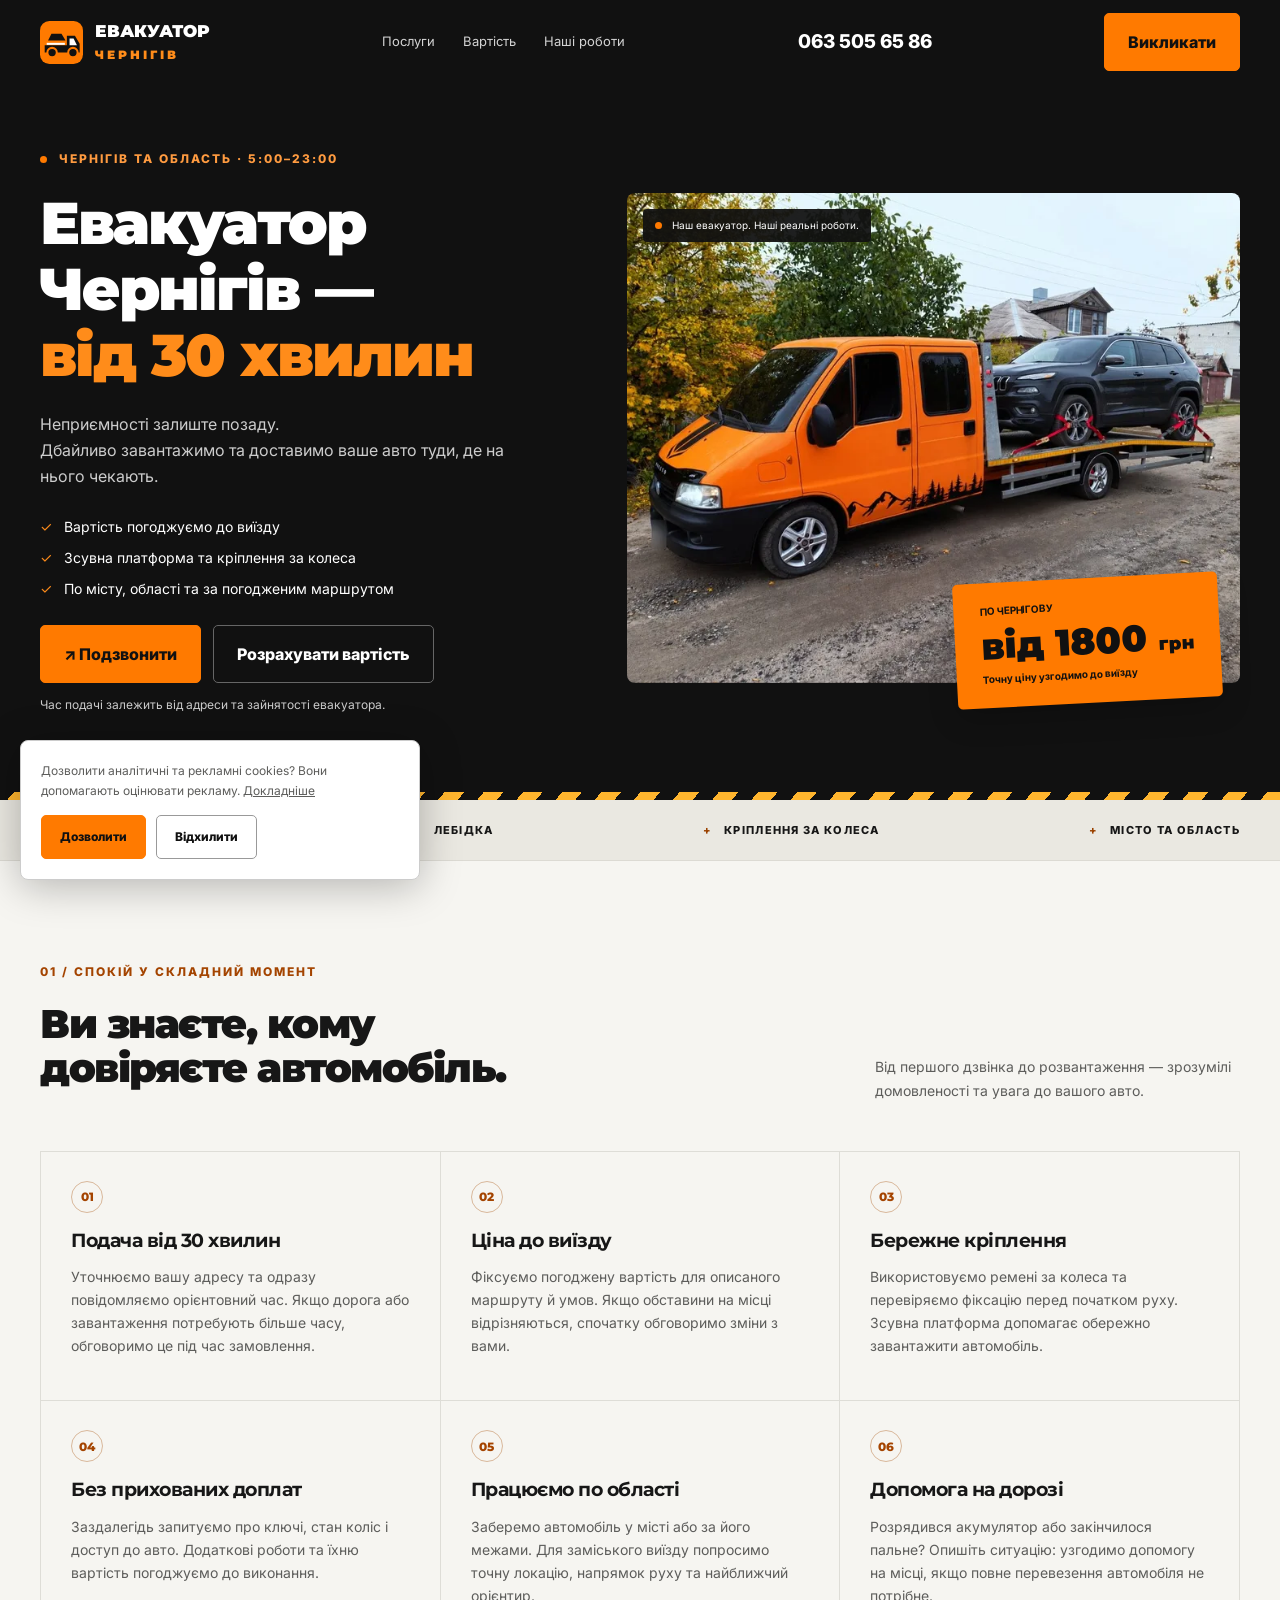
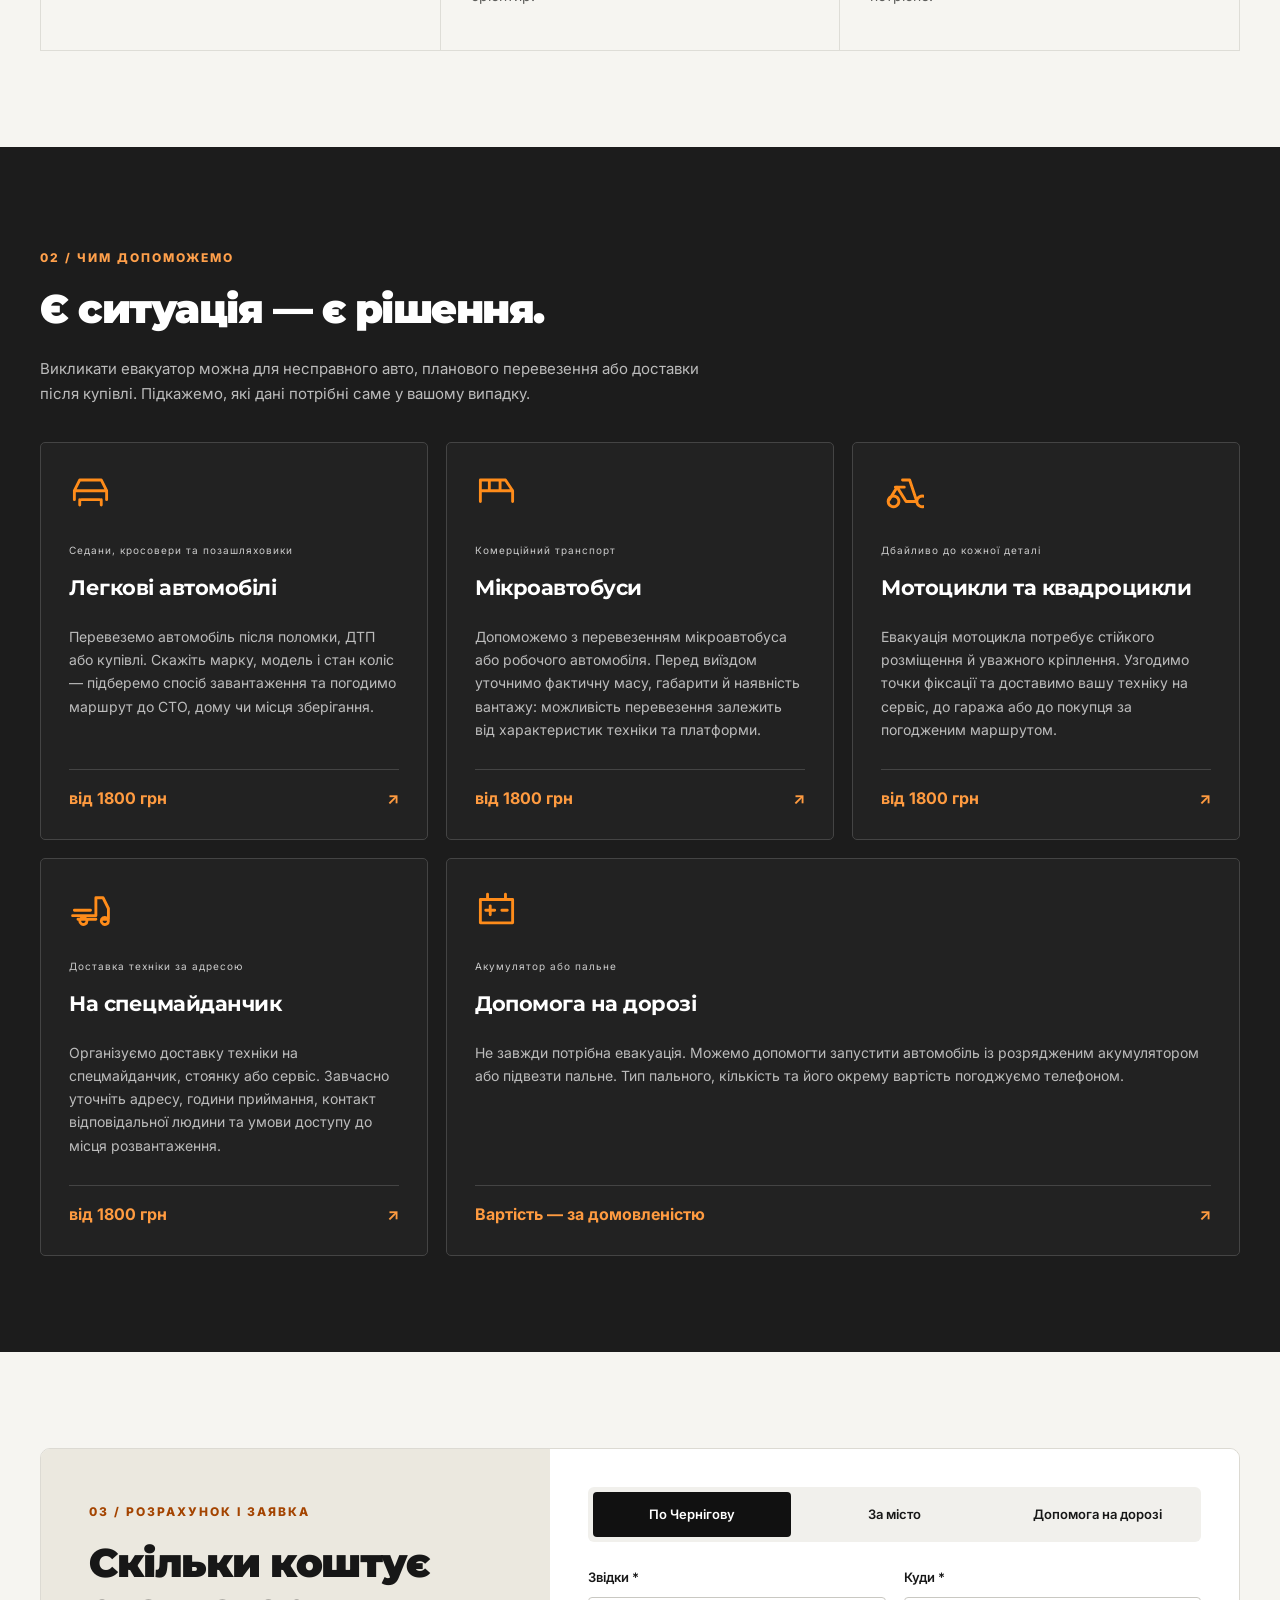
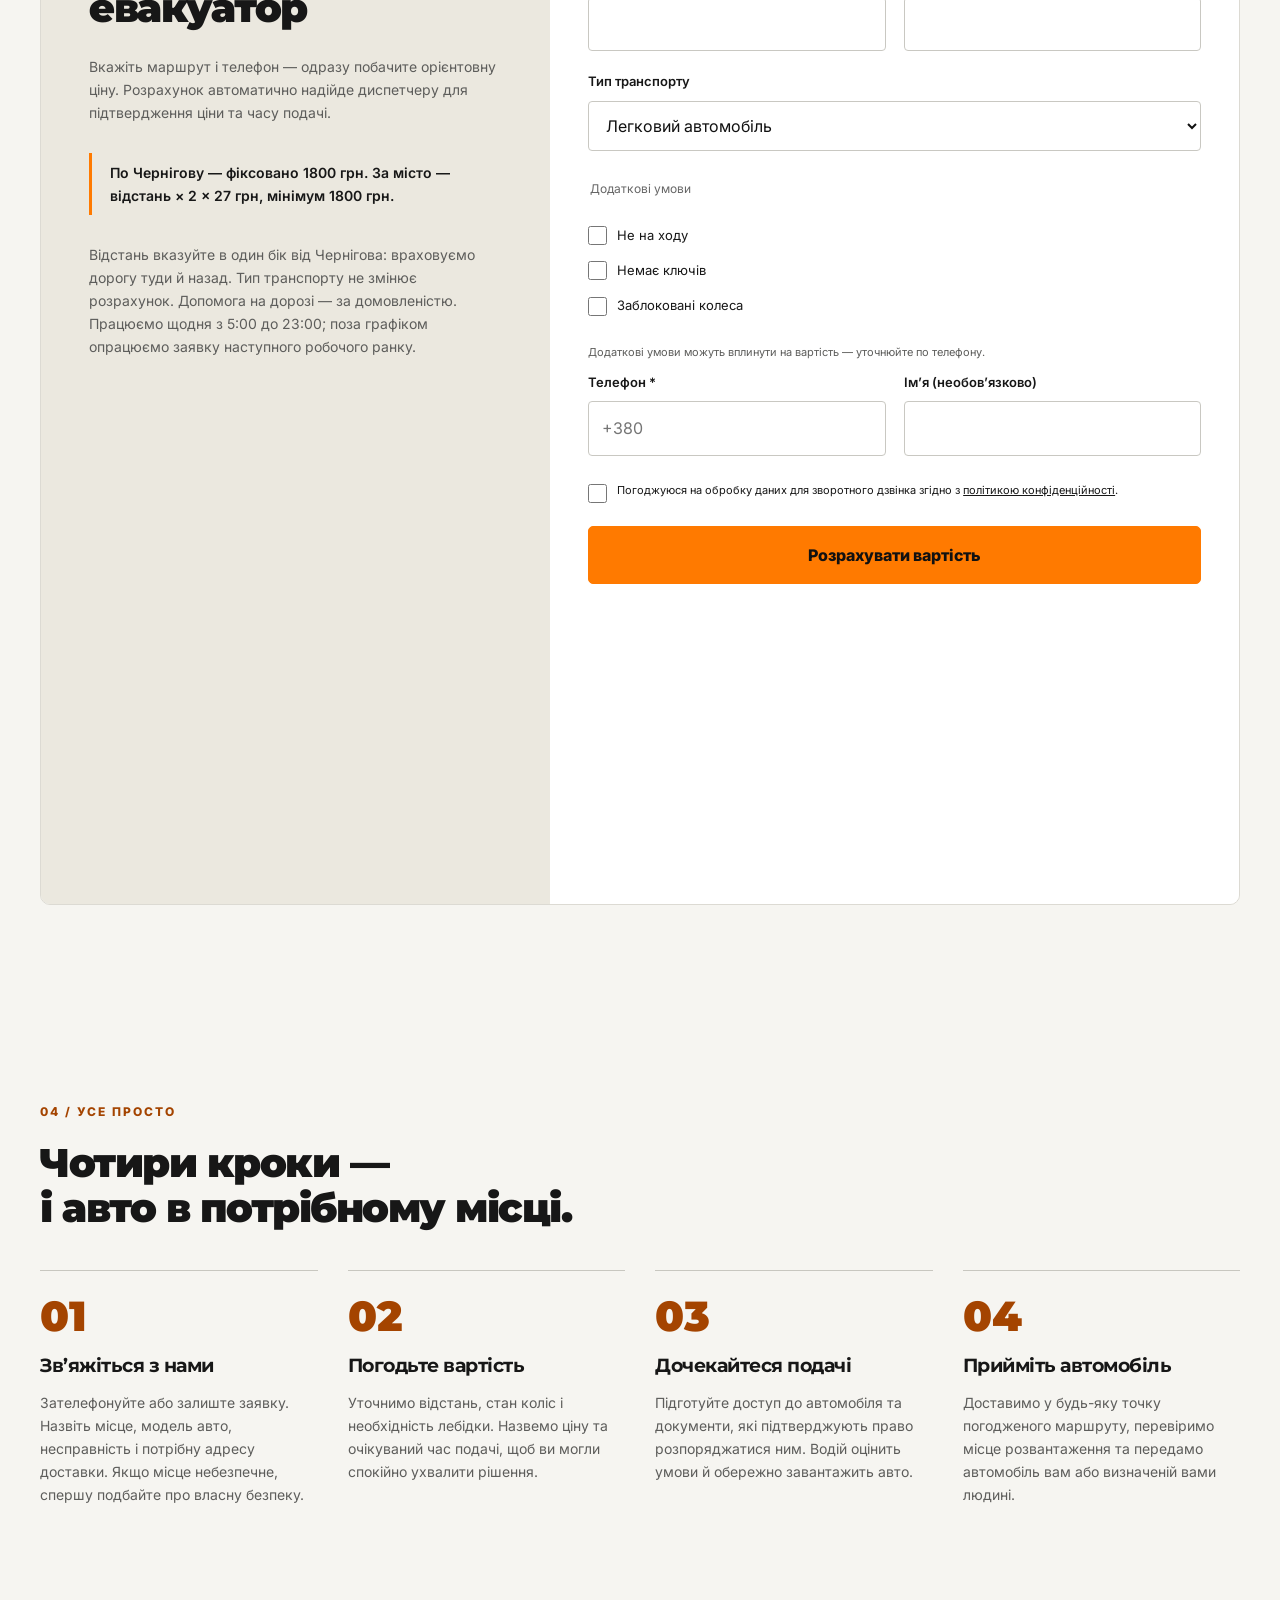
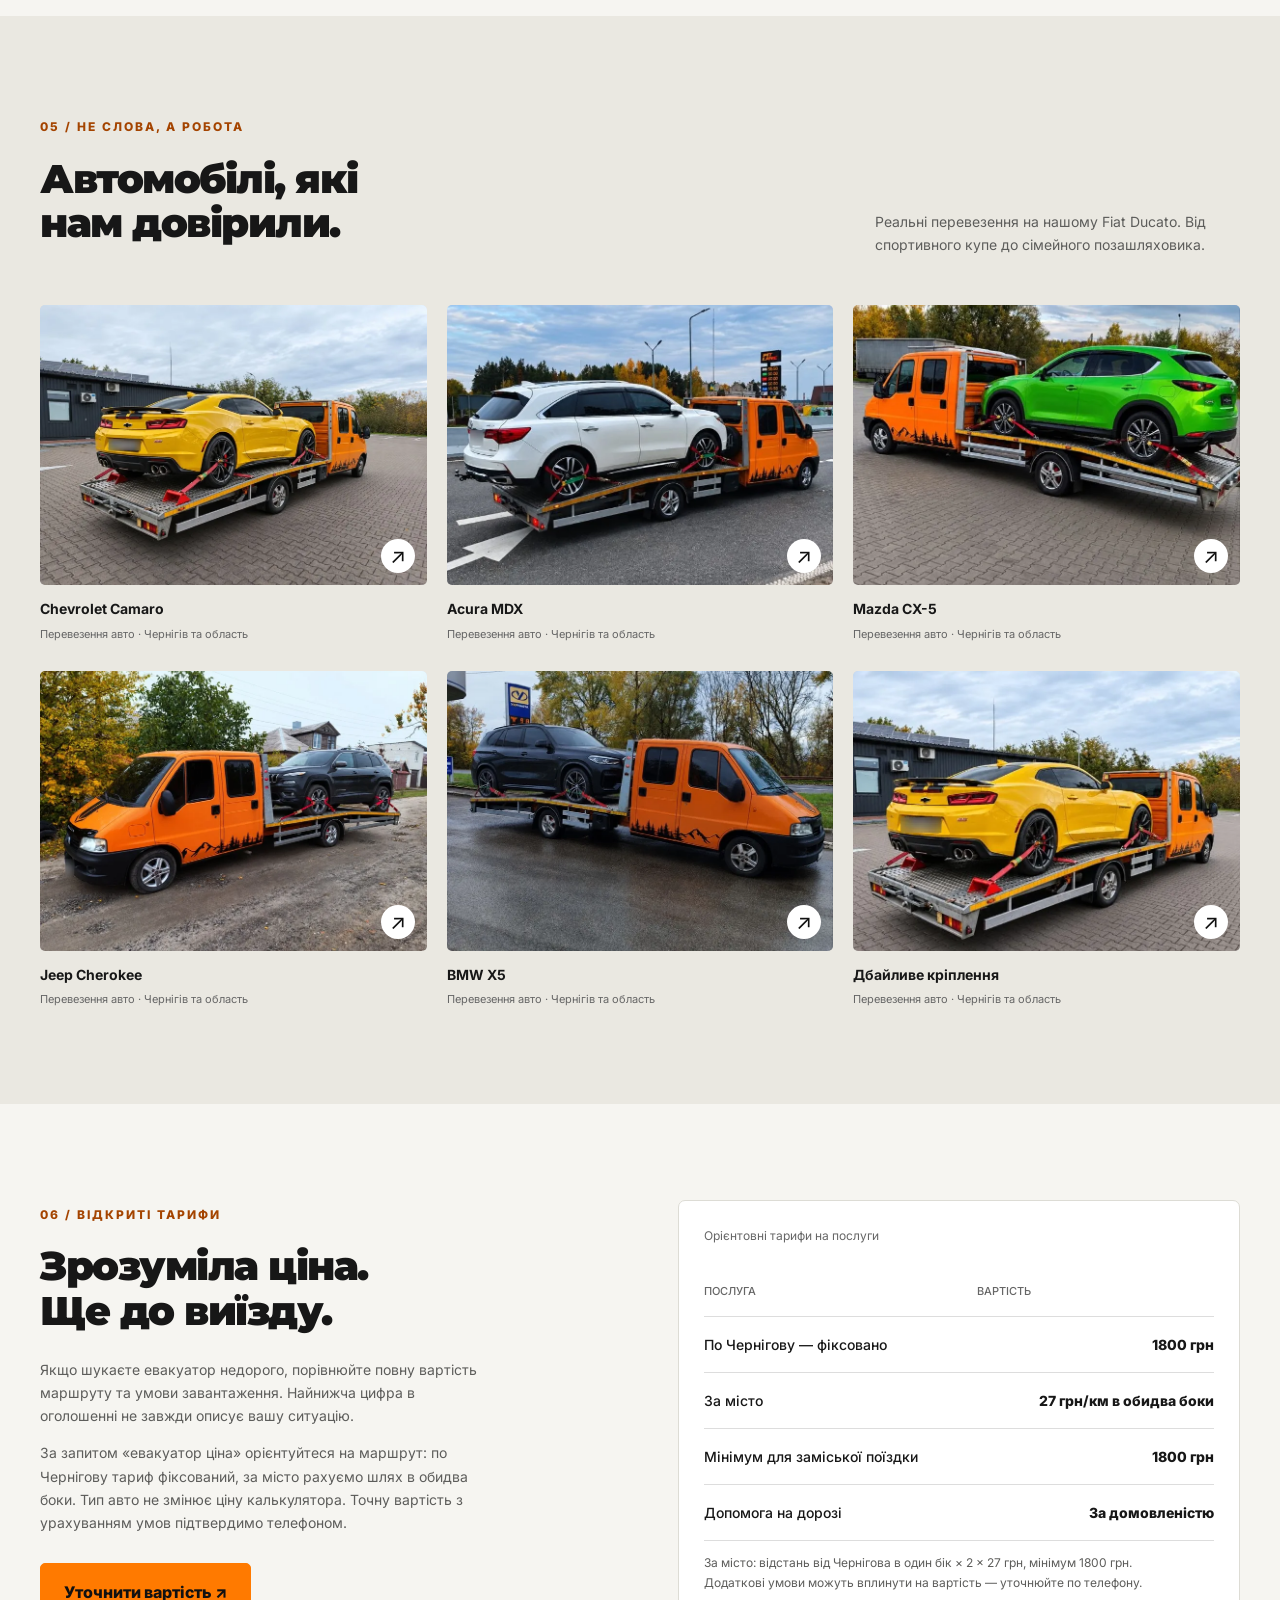
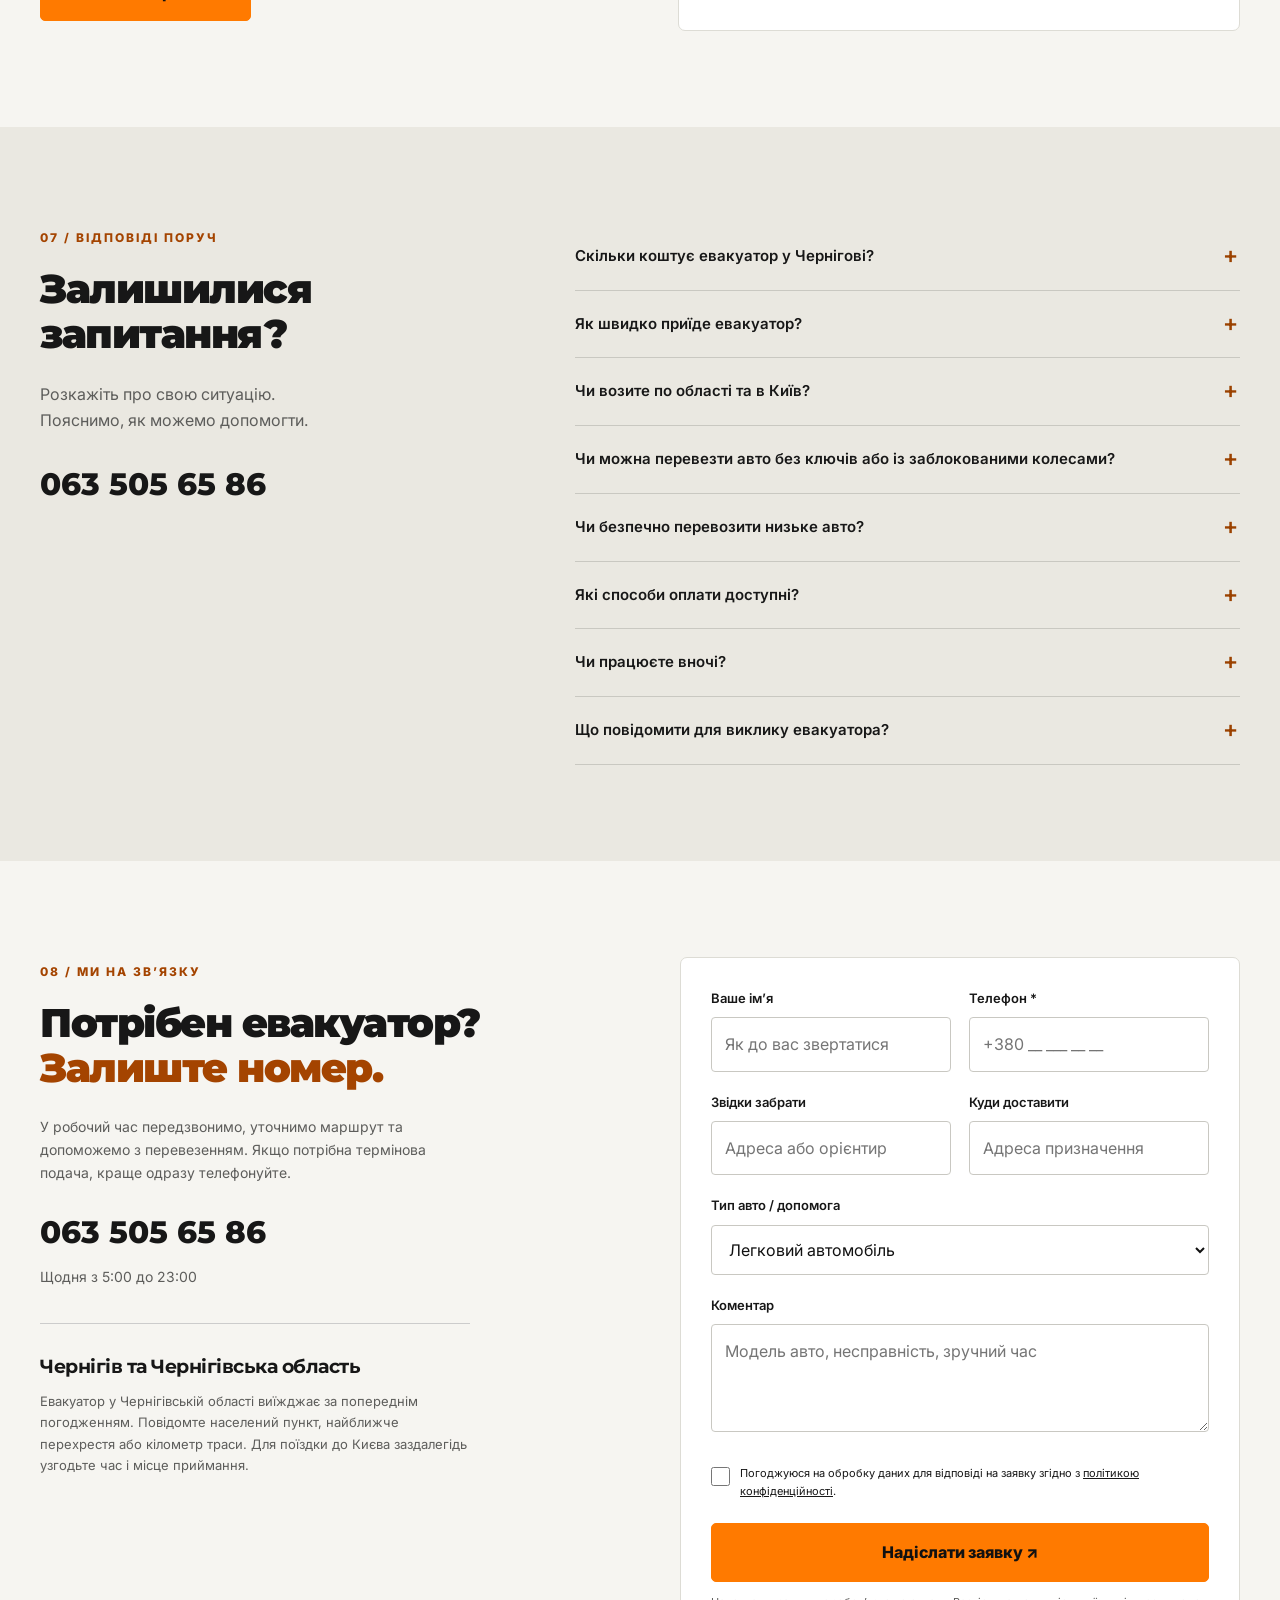
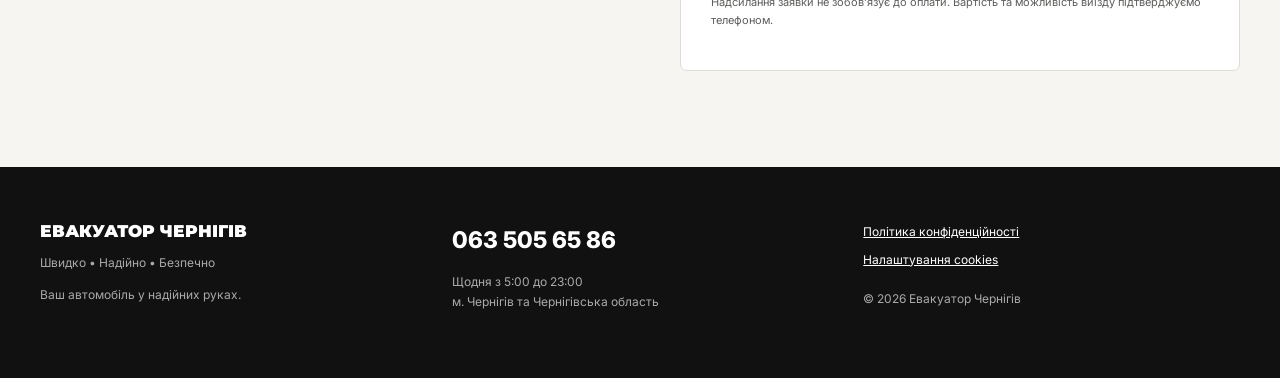
==== commit 3249dc06: "Turn price calculator into standalone lead form" ====
--- a/index.html
+++ b/index.html
@@ -3,9 +3,14 @@
  <div class="trust-strip"><div class="wrap"><span>ЗСУВНА ПЛАТФОРМА</span><span>ЛЕБІДКА</span><span>КРІПЛЕННЯ ЗА КОЛЕСА</span><span>МІСТО ТА ОБЛАСТЬ</span></div></div>
  <section class="section wrap" id="benefits"><div class="section-heading"><div><span class="eyebrow">01 / Спокій у складний момент</span><h2>Ви знаєте, кому<br>довіряєте автомобіль.</h2></div><p>Від першого дзвінка до розвантаження — зрозумілі домовленості та увага до вашого авто.</p></div><div class="benefit-grid"><article class="benefit reveal"><span class="card-number">01</span><h3>Подача від 30 хвилин</h3><p>Уточнюємо вашу адресу та одразу повідомляємо орієнтовний час. Якщо дорога або завантаження потребують більше часу, обговоримо це під час замовлення.</p></article><article class="benefit reveal"><span class="card-number">02</span><h3>Ціна до виїзду</h3><p>Фіксуємо погоджену вартість для описаного маршруту й умов. Якщо обставини на місці відрізняються, спочатку обговоримо зміни з вами.</p></article><article class="benefit reveal"><span class="card-number">03</span><h3>Бережне кріплення</h3><p>Використовуємо ремені за колеса та перевіряємо фіксацію перед початком руху. Зсувна платформа допомагає обережно завантажити автомобіль.</p></article><article class="benefit reveal"><span class="card-number">04</span><h3>Без прихованих доплат</h3><p>Заздалегідь запитуємо про ключі, стан коліс і доступ до авто. Додаткові роботи та їхню вартість погоджуємо до виконання.</p></article><article class="benefit reveal"><span class="card-number">05</span><h3>Працюємо по області</h3><p>Заберемо автомобіль у місті або за його межами. Для заміського виїзду попросимо точну локацію, напрямок руху та найближчий орієнтир.</p></article><article class="benefit reveal"><span class="card-number">06</span><h3>Допомога на дорозі</h3><p>Розрядився акумулятор або закінчилося пальне? Опишіть ситуацію: узгодимо допомогу на місці, якщо повне перевезення автомобіля не потрібне.</p></article></div></section>
  <section class="section services" id="services"><div class="wrap"><span class="eyebrow">02 / Чим допоможемо</span><h2>Є ситуація — є рішення.</h2><p class="section-intro">Викликати евакуатор можна для несправного авто, планового перевезення або доставки після купівлі. Підкажемо, які дані потрібні саме у вашому випадку.</p><div class="service-grid"><article class="service-card reveal"><svg viewBox="0 0 24 24" fill="none" stroke="currentColor" stroke-width="1.6" stroke-linecap="round" stroke-linejoin="round" aria-hidden="true"> <path d="M3 16v-5l3-6h12l3 6v5M3 11h18M7 16h10M6 16v3M18 16v3"/></svg><span class="service-kicker">Седани, кросовери та позашляховики</span><h3>Легкові автомобілі</h3><p>Перевеземо автомобіль після поломки, ДТП або купівлі. Скажіть марку, модель і стан коліс — підберемо спосіб завантаження та погодимо маршрут до СТО, дому чи місця зберігання.</p><a href="#request">від 1800 грн <span aria-hidden="true">↗</span></a></article><article class="service-card reveal"><svg viewBox="0 0 24 24" fill="none" stroke="currentColor" stroke-width="1.6" stroke-linecap="round" stroke-linejoin="round" aria-hidden="true"> <path d="M3 17V5h14l4 6v6M3 11h18M8 5v6M14 5v6"/></svg><span class="service-kicker">Комерційний транспорт</span><h3>Мікроавтобуси</h3><p>Допоможемо з перевезенням мікроавтобуса або робочого автомобіля. Перед виїздом уточнимо фактичну масу, габарити й наявність вантажу: можливість перевезення залежить від характеристик техніки та платформи.</p><a href="#request">від 1800 грн <span aria-hidden="true">↗</span></a></article><article class="service-card reveal"><svg viewBox="0 0 24 24" fill="none" stroke="currentColor" stroke-width="1.6" stroke-linecap="round" stroke-linejoin="round" aria-hidden="true"> <path d="M4 17a3 3 0 1 0 0-.1M20 17a3 3 0 1 0 0-.1M4 17l5-8 5 8h6l-4-12h-4M8 9h5"/></svg><span class="service-kicker">Дбайливо до кожної деталі</span><h3>Мотоцикли та квадроцикли</h3><p>Евакуація мотоцикла потребує стійкого розміщення й уважного кріплення. Узгодимо точки фіксації та доставимо вашу техніку на сервіс, до гаража або до покупця за погодженим маршрутом.</p><a href="#request">від 1800 грн <span aria-hidden="true">↗</span></a></article><article class="service-card reveal"><svg viewBox="0 0 24 24" fill="none" stroke="currentColor" stroke-width="1.6" stroke-linecap="round" stroke-linejoin="round" aria-hidden="true"> <path d="M2 16h13V6h4l3 6v6h-3M5 18h10M3 13h9M6 19a2 2 0 1 0 0-.1M18 19a2 2 0 1 0 0-.1"/></svg><span class="service-kicker">Доставка техніки за адресою</span><h3>На спецмайданчик</h3><p>Організуємо доставку техніки на спецмайданчик, стоянку або сервіс. Завчасно уточніть адресу, години приймання, контакт відповідальної людини та умови доступу до місця розвантаження.</p><a href="#request">від 1800 грн <span aria-hidden="true">↗</span></a></article><article class="service-card reveal"><svg viewBox="0 0 24 24" fill="none" stroke="currentColor" stroke-width="1.6" stroke-linecap="round" stroke-linejoin="round" aria-hidden="true"> <path d="M3 7h18v13H3zM7 7V4M17 7V4M6 13h5M8.5 10.5v5M15 13h3"/></svg><span class="service-kicker">Акумулятор або пальне</span><h3>Допомога на дорозі</h3><p>Не завжди потрібна евакуація. Можемо допомогти запустити автомобіль із розрядженим акумулятором або підвезти пальне. Тип пального, кількість та його окрему вартість погоджуємо телефоном.</p><a href="#request">Вартість — за домовленістю <span aria-hidden="true">↗</span></a></article></div></div></section>
- <section class="section wrap" id="calculator"><div class="calculator-shell"><div class="calc-intro"><span class="eyebrow">03 / Без сюрпризів</span><h2>Скільки коштує<br>ваша поїздка?</h2><p>Оберіть маршрут і тип авто. За хвилину матимете орієнтир вартості, а ми уточнимо деталі телефоном.</p><div class="calc-note">По Чернігову — фіксовано 1800 грн. За місто — відстань × 2 × 27 грн, але не менше 1800 грн. Тип автомобіля не змінює розрахунок.</div><p>Для заміської поїздки вкажіть відстань від Чернігова в один бік. Рахуємо шлях туди й назад. Базова подача окремо не додається. Тип автомобіля та позначені умови передамо разом із заявкою, щоб уточнити деталі телефоном.</p></div><div class="calc-panel"><form id="calc-form"><fieldset class="mode-tabs"><legend>Маршрут або допомога</legend><label><input type="radio" name="mode" value="city" checked><span>По місту</span></label><label><input type="radio" name="mode" value="outside"><span>За місто</span></label><label><input type="radio" name="mode" value="help"><span>Допомога</span></label></fieldset><div id="tow-fields"><div id="km-field" hidden><label for="km">Відстань від Чернігова, км</label><input id="km" name="km" type="number" min="1" max="2000" value="10" inputmode="numeric"></div><label for="calc-vehicle">Тип автомобіля</label><select id="calc-vehicle" name="vehicle"><option value="car">Легковий автомобіль</option><option value="suv">Кросовер / позашляховик</option><option value="minibus">Мікроавтобус</option><option value="moto">Мотоцикл / квадроцикл</option></select><fieldset class="extras"><legend>Додаткові умови</legend><label><input type="checkbox" name="nonRolling"><span>Авто не на ходу / заблоковані колеса</span></label><label><input type="checkbox" name="noKeys"><span>Немає ключів</span></label><label><input type="checkbox" name="night"><span>Вечірній виклик: 21:00–23:00</span></label><label><input type="checkbox" name="winch"><span>Витягування лебідкою</span></label></fieldset><p class="form-footnote">Додаткові умови можуть вплинути на вартість — уточнюйте по телефону</p></div><p id="help-note" hidden>Підкурити акумулятор або підвезти пальне. Саме пальне оплачується окремо. Доступність допомоги уточнюємо телефоном.</p></form><div class="calc-result" aria-live="polite"><span id="calc-heading">Орієнтовна вартість:</span><strong id="calc-total">від 1800 грн</strong><p id="calc-breakdown" hidden></p><p>Точна ціна — після уточнення деталей телефоном. Працюємо з 5:00 до 23:00.</p></div><button class="button wide" id="order-calc">Замовити за цією ціною ↗</button><div class="calc-call"><a class="button wide" href="tel:+380635056586">Подзвонити</a></div><noscript>Для інтерактивного розрахунку увімкніть JavaScript або зателефонуйте.</noscript></div></div></section>
+ <section class="section wrap" id="calculator"><div class="calculator-shell"><div class="calc-intro"><span class="eyebrow">03 / Розрахунок і заявка</span><h2>Скільки коштує евакуатор</h2><p>Вкажіть маршрут і телефон — одразу побачите орієнтовну ціну. Розрахунок автоматично надійде диспетчеру для підтвердження ціни та часу подачі.</p><div class="calc-note">По Чернігову — фіксовано 1800 грн. За місто — відстань × 2 × 27 грн, мінімум 1800 грн.</div><p>Відстань вказуйте в один бік від Чернігова: враховуємо дорогу туди й назад. Тип транспорту не змінює розрахунок. Допомога на дорозі — за домовленістю. Працюємо щодня з 5:00 до 23:00; поза графіком опрацюємо заявку наступного робочого ранку.</p></div><div class="calc-panel"><form id="calc-form" novalidate><fieldset class="mode-tabs"><legend>Маршрут або допомога</legend><label><input type="radio" name="mode" value="city" checked><span>По Чернігову</span></label><label><input type="radio" name="mode" value="outside"><span>За місто</span></label><label><input type="radio" name="mode" value="help"><span>Допомога на дорозі</span></label></fieldset>
+<div class="form-grid"><div><label for="calc-from">Звідки *</label><input id="calc-from" name="from" required maxlength="200" autocomplete="off" aria-describedby="calc-from-error"><span class="field-error" id="calc-from-error"></span></div><div id="calc-to-field"><label for="calc-to">Куди *</label><input id="calc-to" name="to" required maxlength="200" autocomplete="off" aria-describedby="calc-to-error"><span class="field-error" id="calc-to-error"></span></div></div>
+<div id="km-field" hidden><label for="km">Відстань від Чернігова, км *</label><input id="km" name="km" type="number" min="1" max="2000" step="1" inputmode="numeric" aria-describedby="km-error"><span class="field-error" id="km-error"></span></div>
+<label for="calc-vehicle">Тип транспорту</label><select id="calc-vehicle" name="vehicle"><option value="car">Легковий автомобіль</option><option value="suv">Кросовер / позашляховик</option><option value="minibus">Мікроавтобус</option><option value="moto">Мотоцикл / квадроцикл</option></select><fieldset class="extras"><legend>Додаткові умови</legend><label><input type="checkbox" name="nonRolling"><span>Не на ходу</span></label><label><input type="checkbox" name="noKeys"><span>Немає ключів</span></label><label><input type="checkbox" name="blockedWheels"><span>Заблоковані колеса</span></label></fieldset><p class="form-footnote">Додаткові умови можуть вплинути на вартість — уточнюйте по телефону.</p>
+<div class="form-grid"><div><label for="calc-phone">Телефон *</label><input id="calc-phone" name="phone" type="tel" required autocomplete="tel" placeholder="+380" maxlength="19" aria-describedby="calc-phone-error"><span class="field-error" id="calc-phone-error"></span></div><div><label for="calc-name">Ім’я (необов’язково)</label><input id="calc-name" name="name" autocomplete="name" maxlength="80"></div></div><div class="honeypot" aria-hidden="true"><label>Вебсайт<input name="website" tabindex="-1" autocomplete="off"></label></div><label class="consent-check"><input id="calc-privacy" name="privacy" type="checkbox" required aria-describedby="calc-privacy-error"><span>Погоджуюся на обробку даних для зворотного дзвінка згідно з <a href="privacy.html">політикою конфіденційності</a>.</span></label><span class="field-error" id="calc-privacy-error"></span>
+<div class="calc-submit-area"><button class="button wide" type="submit" id="calculate-submit">Розрахувати вартість</button><div id="calc-result" class="calc-result" role="status" aria-live="polite" hidden><span id="calc-heading">Орієнтовна вартість:</span><strong id="calc-total"></strong><p id="calc-breakdown"></p><p id="calc-callback"></p><a class="button wide" href="tel:+380635056586">Подзвонити зараз</a><p id="calc-send-status"></p></div></div><noscript>Для розрахунку увімкніть JavaScript або зателефонуйте 063 505 65 86.</noscript></form></div></div></section>
  <section class="section wrap"><span class="eyebrow">04 / Усе просто</span><h2>Чотири кроки —<br>і авто в потрібному місці.</h2><div class="steps"><article><span>01</span><h3>Зв’яжіться з нами</h3><p>Зателефонуйте або залиште заявку. Назвіть місце, модель авто, несправність і потрібну адресу доставки. Якщо місце небезпечне, спершу подбайте про власну безпеку.</p></article><article><span>02</span><h3>Погодьте вартість</h3><p>Уточнимо відстань, стан коліс і необхідність лебідки. Назвемо ціну та очікуваний час подачі, щоб ви могли спокійно ухвалити рішення.</p></article><article><span>03</span><h3>Дочекайтеся подачі</h3><p>Підготуйте доступ до автомобіля та документи, які підтверджують право розпоряджатися ним. Водій оцінить умови й обережно завантажить авто.</p></article><article><span>04</span><h3>Прийміть автомобіль</h3><p>Доставимо у будь-яку точку погодженого маршруту, перевіримо місце розвантаження та передамо автомобіль вам або визначеній вами людині.</p></article></div></section>
  <section class="section works" id="works"><div class="wrap"><div class="section-heading"><div><span class="eyebrow">05 / Не слова, а робота</span><h2>Автомобілі, які<br>нам довірили.</h2></div><p>Реальні перевезення на нашому Fiat Ducato. Від спортивного купе до сімейного позашляховика.</p></div><div class="gallery"><figure><button class="gallery-open" data-image="img/camaro-1600.webp" data-alt="Жовтий Chevrolet Camaro на платформі, закріплений ременями за колеса" aria-label="Збільшити фото: Chevrolet Camaro"><picture><source type="image/webp" srcset="img/camaro-800.webp 800w, img/camaro-1600.webp 1600w" sizes="(max-width: 760px) 100vw, 33vw"><img src="img/camaro-800.webp" alt="Жовтий Chevrolet Camaro на платформі, закріплений ременями за колеса" width="1280" height="964" loading="lazy" decoding="async"></picture><span aria-hidden="true">↗</span></button><figcaption>Chevrolet Camaro<small>Перевезення авто · Чернігів та область</small></figcaption></figure><figure><button class="gallery-open" data-image="img/acura-1600.webp" data-alt="Білий Acura MDX на помаранчевому евакуаторі" aria-label="Збільшити фото: Acura MDX"><picture><source type="image/webp" srcset="img/acura-800.webp 800w, img/acura-1600.webp 1600w" sizes="(max-width: 760px) 100vw, 33vw"><img src="img/acura-800.webp" alt="Білий Acura MDX на помаранчевому евакуаторі" width="720" height="1280" loading="lazy" decoding="async"></picture><span aria-hidden="true">↗</span></button><figcaption>Acura MDX<small>Перевезення авто · Чернігів та область</small></figcaption></figure><figure><button class="gallery-open" data-image="img/mazda-1600.webp" data-alt="Зелена Mazda CX-5 під час перевезення на платформі" aria-label="Збільшити фото: Mazda CX-5"><picture><source type="image/webp" srcset="img/mazda-800.webp 800w, img/mazda-1600.webp 1600w" sizes="(max-width: 760px) 100vw, 33vw"><img src="img/mazda-800.webp" alt="Зелена Mazda CX-5 під час перевезення на платформі" width="720" height="1280" loading="lazy" decoding="async"></picture><span aria-hidden="true">↗</span></button><figcaption>Mazda CX-5<small>Перевезення авто · Чернігів та область</small></figcaption></figure><figure><button class="gallery-open" data-image="img/jeep-1600.webp" data-alt="Jeep Cherokee на евакуаторі біля осінніх дерев" aria-label="Збільшити фото: Jeep Cherokee"><picture><source type="image/webp" srcset="img/jeep-800.webp 800w, img/jeep-1600.webp 1600w" sizes="(max-width: 760px) 100vw, 33vw"><img src="img/jeep-800.webp" alt="Jeep Cherokee на евакуаторі біля осінніх дерев" width="1280" height="964" loading="lazy" decoding="async"></picture><span aria-hidden="true">↗</span></button><figcaption>Jeep Cherokee<small>Перевезення авто · Чернігів та область</small></figcaption></figure><figure><button class="gallery-open" data-image="img/bmw-1600.webp" data-alt="Темний BMW X5 на платформі Fiat Ducato" aria-label="Збільшити фото: BMW X5"><picture><source type="image/webp" srcset="img/bmw-800.webp 800w, img/bmw-1600.webp 1600w" sizes="(max-width: 760px) 100vw, 33vw"><img src="img/bmw-800.webp" alt="Темний BMW X5 на платформі Fiat Ducato" width="720" height="1280" loading="lazy" decoding="async"></picture><span aria-hidden="true">↗</span></button><figcaption>BMW X5<small>Перевезення авто · Чернігів та область</small></figcaption></figure><figure><button class="gallery-open" data-image="img/camaro-portrait-1600.webp" data-alt="Кріплення Chevrolet Camaro колісними ременями на платформі" aria-label="Збільшити фото: Дбайливе кріплення"><picture><source type="image/webp" srcset="img/camaro-portrait-800.webp 800w, img/camaro-portrait-1600.webp 1600w" sizes="(max-width: 760px) 100vw, 33vw"><img src="img/camaro-portrait-800.webp" alt="Кріплення Chevrolet Camaro колісними ременями на платформі" width="720" height="1280" loading="lazy" decoding="async"></picture><span aria-hidden="true">↗</span></button><figcaption>Дбайливе кріплення<small>Перевезення авто · Чернігів та область</small></figcaption></figure></div></div></section>
  <section class="section wrap" id="prices"><div class="prices-grid"><div><span class="eyebrow">06 / Відкриті тарифи</span><h2>Зрозуміла ціна.<br>Ще до виїзду.</h2><p>Якщо шукаєте евакуатор недорого, порівнюйте повну вартість маршруту та умови завантаження. Найнижча цифра в оголошенні не завжди описує вашу ситуацію.</p><p>За запитом «евакуатор ціна» орієнтуйтеся на маршрут: по Чернігову тариф фіксований, за місто рахуємо шлях в обидва боки. Тип авто не змінює ціну калькулятора. Точну вартість з урахуванням умов підтвердимо телефоном.</p><a class="button" href="tel:+380635056586">Уточнити вартість ↗</a></div><div class="price-table"><table><caption>Орієнтовні тарифи на послуги</caption><thead><tr><th scope="col">Послуга</th><th scope="col">Вартість</th></tr></thead><tbody><tr><th scope="row">По Чернігову — фіксовано</th><td>1800 грн</td></tr><tr><th scope="row">За місто</th><td>27 грн/км в обидва боки</td></tr><tr><th scope="row">Мінімум для заміської поїздки</th><td>1800 грн</td></tr><tr><th scope="row">Допомога на дорозі</th><td>За домовленістю</td></tr></tbody></table><p>За місто: відстань від Чернігова в один бік × 2 × 27 грн, мінімум 1800 грн. Додаткові умови можуть вплинути на вартість — уточнюйте по телефону.</p></div></div></section>
  <section class="section faq-section"><div class="wrap faq-grid"><div><span class="eyebrow">07 / Відповіді поруч</span><h2>Залишилися<br>запитання?</h2><p>Розкажіть про свою ситуацію.<br>Пояснимо, як можемо допомогти.</p><a class="large-phone" href="tel:+380635056586">063 505 65 86</a></div><div><details><summary>Скільки коштує евакуатор у Чернігові?</summary><p>По Чернігову діє фіксований тариф 1800 грн. За місто — 27 грн/км в обидва боки (відстань від Чернігова в один бік × 2), але не менше 1800 грн. Тип авто не змінює тариф. Додаткові умови можуть вплинути на вартість — уточнюйте по телефону. Допомога на дорозі — за домовленістю.</p></details><details><summary>Як швидко приїде евакуатор?</summary><p>Орієнтовна подача по Чернігову — від 30 хвилин. Час залежить від вашої адреси, дорожньої ситуації та поточної зайнятості. Під час дзвінка уточнимо місце й повідомимо реальний час прибуття. Це орієнтир, а не гарантія прибуття за фіксований час.</p></details><details><summary>Чи возите по області та в Київ?</summary><p>Так, узгоджуємо перевезення по Чернігівській області та до Києва. Назвіть обидві адреси, бажаний час і модель автомобіля. Доступність далекої поїздки, маршрут та повну вартість підтверджуємо перед замовленням.</p></details><details><summary>Чи можна перевезти авто без ключів або із заблокованими колесами?</summary><p>Такі ситуації розглядаємо індивідуально. Обов’язково попередьте, які колеса заблоковані, чи працює кермо та чи є доступ до автомобіля. Перед виїздом перевіримо можливість безпечного завантаження наявним обладнанням і погодимо додаткові роботи.</p></details><details><summary>Чи безпечно перевозити низьке авто?</summary><p>Зсувна платформа забезпечує пологий заїзд, а ремені фіксують автомобіль за колеса. Для низького кліренсу завчасно уточнимо висоту, стан бамперів і місце завантаження. Остаточне рішення щодо безпечного заїзду приймаємо з урахуванням конкретного автомобіля.</p></details><details><summary>Які способи оплати доступні?</summary><p>Спосіб оплати погодьте під час дзвінка до виїзду евакуатора. Уточніть, чи потрібна оплата переказом, готівкою або документи для підприємства. Не надсилайте передоплату за реквізитами, які не були підтверджені особисто телефоном.</p></details><details><summary>Чи працюєте вночі?</summary><p>Працюємо щодня з 5:00 до 23:00. Виклики після 23:00 не обслуговуємо. Для вечірнього виїзду з 21:00 до 23:00 позначте відповідну умову в заявці. Вартість уточнюйте телефоном. Заявки поза графіком переглядаємо наступного робочого ранку.</p></details><details><summary>Що повідомити для виклику евакуатора?</summary><p>Назвіть адресу або орієнтир, марку авто, характер несправності та пункт призначення. Повідомте про відсутність ключів, заблоковані колеса, низький кліренс або обмежений під’їзд. Залиште номер, за яким водій зможе зв’язатися з вами.</p></details></div></div></section>
- <section class="section wrap" id="request"><div class="request-grid"><div><span class="eyebrow">08 / Ми на зв’язку</span><h2>Потрібен евакуатор?<br><span class="orange">Залиште номер.</span></h2><p>У робочий час передзвонимо, уточнимо маршрут та допоможемо з перевезенням. Якщо потрібна термінова подача, краще одразу телефонуйте.</p><a class="large-phone" href="tel:+380635056586">063 505 65 86</a><p>Щодня з 5:00 до 23:00</p><div class="coverage"><h3>Чернігів та Чернігівська область</h3><p>Евакуатор у Чернігівській області виїжджає за попереднім погодженням. Повідомте населений пункт, найближче перехрестя або кілометр траси. Для поїздки до Києва заздалегідь узгодьте час і місце приймання.</p></div></div><div class="request-card"><form id="lead-form"><div class="form-grid"><div><label for="name">Ваше ім’я</label><input id="name" name="name" autocomplete="given-name" maxlength="80" placeholder="Як до вас звертатися"></div><div><label for="phone">Телефон <span aria-hidden="true">*</span></label><input id="phone" name="phone" type="tel" autocomplete="tel" placeholder="+380 __ ___ __ __" required maxlength="17" inputmode="tel"></div><div><label for="from">Звідки забрати</label><input id="from" name="from" maxlength="200" placeholder="Адреса або орієнтир"></div><div><label for="to">Куди доставити</label><input id="to" name="to" maxlength="200" placeholder="Адреса призначення"></div></div><label for="vehicle">Тип авто / допомога</label><select id="vehicle" name="vehicle"><option value="car">Легковий автомобіль</option><option value="suv">Кросовер / позашляховик</option><option value="minibus">Мікроавтобус</option><option value="moto">Мотоцикл / квадроцикл</option><option value="help">Допомога на дорозі</option></select><label for="comment">Коментар</label><textarea id="comment" name="comment" rows="3" maxlength="1000" placeholder="Модель авто, несправність, зручний час"></textarea><div class="honeypot" aria-hidden="true"><label for="website">Ваш сайт</label><input id="website" name="website" tabindex="-1" autocomplete="off"></div><div id="lead-calc" hidden><p id="lead-calc-text"></p><button type="button" class="text-button" id="clear-calc">Прибрати розрахунок</button></div><label class="consent-check"><input type="checkbox" name="privacy" required><span>Погоджуюся на обробку даних для відповіді на заявку згідно з <a href="privacy.html">політикою конфіденційності</a>.</span></label><button type="submit" class="button wide">Надіслати заявку ↗</button><p class="form-footnote">Надсилання заявки не зобов’язує до оплати. Вартість та можливість виїзду підтверджуємо телефоном.</p></form><div id="form-status" role="status" tabindex="-1"></div></div></div></section></main><footer><div class="wrap footer-grid"><div><a class="logo" href="./">ЕВАКУАТОР ЧЕРНІГІВ</a><p>Швидко • Надійно • Безпечно</p><p>Ваш автомобіль у надійних руках.</p></div><div><a class="footer-phone" href="tel:+380635056586">063 505 65 86</a><p>Щодня з 5:00 до 23:00<br>м. Чернігів та Чернігівська область</p></div><div><a href="privacy.html">Політика конфіденційності</a><br><button class="text-button" data-cookie-settings>Налаштування cookies</button><p>© 2026 Евакуатор Чернігів</p></div></div></footer><div class="mobile-bar" aria-label="Швидкий зв’язок"><a class="button" href="tel:+380635056586">↗ Подзвонити</a><a class="button outline" href="#request">Залишити заявку</a></div><aside class="cookie-banner" id="cookie-banner" aria-label="Налаштування cookies" hidden><p>Дозволити аналітичні та рекламні cookies? Вони допомагають оцінювати рекламу. <a href="privacy.html">Докладніше</a></p><div><button class="button" id="cookie-accept">Дозволити</button><button class="button outline" id="cookie-decline">Відхилити</button></div></aside><dialog id="lightbox" aria-label="Фото нашої роботи"><button id="lightbox-close" aria-label="Закрити фото">×</button><img id="lightbox-image" alt="" width="1280" height="964" loading="lazy"><p id="lightbox-caption"></p></dialog></body></html>+ <section class="section wrap" id="request"><div class="request-grid"><div><span class="eyebrow">08 / Ми на зв’язку</span><h2>Потрібен евакуатор?<br><span class="orange">Залиште номер.</span></h2><p>У робочий час передзвонимо, уточнимо маршрут та допоможемо з перевезенням. Якщо потрібна термінова подача, краще одразу телефонуйте.</p><a class="large-phone" href="tel:+380635056586">063 505 65 86</a><p>Щодня з 5:00 до 23:00</p><div class="coverage"><h3>Чернігів та Чернігівська область</h3><p>Евакуатор у Чернігівській області виїжджає за попереднім погодженням. Повідомте населений пункт, найближче перехрестя або кілометр траси. Для поїздки до Києва заздалегідь узгодьте час і місце приймання.</p></div></div><div class="request-card"><form id="lead-form"><div class="form-grid"><div><label for="name">Ваше ім’я</label><input id="name" name="name" autocomplete="given-name" maxlength="80" placeholder="Як до вас звертатися"></div><div><label for="phone">Телефон <span aria-hidden="true">*</span></label><input id="phone" name="phone" type="tel" autocomplete="tel" placeholder="+380 __ ___ __ __" required maxlength="17" inputmode="tel"></div><div><label for="from">Звідки забрати</label><input id="from" name="from" maxlength="200" placeholder="Адреса або орієнтир"></div><div><label for="to">Куди доставити</label><input id="to" name="to" maxlength="200" placeholder="Адреса призначення"></div></div><label for="vehicle">Тип авто / допомога</label><select id="vehicle" name="vehicle"><option value="car">Легковий автомобіль</option><option value="suv">Кросовер / позашляховик</option><option value="minibus">Мікроавтобус</option><option value="moto">Мотоцикл / квадроцикл</option><option value="help">Допомога на дорозі</option></select><label for="comment">Коментар</label><textarea id="comment" name="comment" rows="3" maxlength="1000" placeholder="Модель авто, несправність, зручний час"></textarea><div class="honeypot" aria-hidden="true"><label for="website">Ваш сайт</label><input id="website" name="website" tabindex="-1" autocomplete="off"></div><label class="consent-check"><input type="checkbox" name="privacy" required><span>Погоджуюся на обробку даних для відповіді на заявку згідно з <a href="privacy.html">політикою конфіденційності</a>.</span></label><button type="submit" class="button wide">Надіслати заявку ↗</button><p class="form-footnote">Надсилання заявки не зобов’язує до оплати. Вартість та можливість виїзду підтверджуємо телефоном.</p></form><div id="form-status" role="status" tabindex="-1"></div></div></div></section></main><footer><div class="wrap footer-grid"><div><a class="logo" href="./">ЕВАКУАТОР ЧЕРНІГІВ</a><p>Швидко • Надійно • Безпечно</p><p>Ваш автомобіль у надійних руках.</p></div><div><a class="footer-phone" href="tel:+380635056586">063 505 65 86</a><p>Щодня з 5:00 до 23:00<br>м. Чернігів та Чернігівська область</p></div><div><a href="privacy.html">Політика конфіденційності</a><br><button class="text-button" data-cookie-settings>Налаштування cookies</button><p>© 2026 Евакуатор Чернігів</p></div></div></footer><div class="mobile-bar" aria-label="Швидкий зв’язок"><a class="button" href="tel:+380635056586">↗ Подзвонити</a><a class="button outline" href="#request">Залишити заявку</a></div><aside class="cookie-banner" id="cookie-banner" aria-label="Налаштування cookies" hidden><p>Дозволити аналітичні та рекламні cookies? Вони допомагають оцінювати рекламу. <a href="privacy.html">Докладніше</a></p><div><button class="button" id="cookie-accept">Дозволити</button><button class="button outline" id="cookie-decline">Відхилити</button></div></aside><dialog id="lightbox" aria-label="Фото нашої роботи"><button id="lightbox-close" aria-label="Закрити фото">×</button><img id="lightbox-image" alt="" width="1280" height="964" loading="lazy"><p id="lightbox-caption"></p></dialog></body></html>
--- a/css/style.css
+++ b/css/style.css
@@ -1 +1,3 @@
 :root{--orange:#ff7a00;--ink:#111;--muted:#5d5d5b}::selection{background:#ffb15e;color:#111}[hidden]{display:none!important}a,button,input,select,textarea,summary{-webkit-tap-highlight-color:transparent}a:focus-visible,button:focus-visible,input:focus-visible,select:focus-visible,textarea:focus-visible,summary:focus-visible{outline:3px solid #b65000;outline-offset:4px}.skip{position:fixed;top:-100px;left:15px;z-index:100;background:#fff;color:#111;padding:12px}.skip:focus{top:12px}.topbar nav{display:flex;gap:28px;font-size:13px}.topbar nav a{text-decoration:none;color:#d4d4d4}.header-phone{font-size:19px;text-decoration:none;font-weight:800;white-space:nowrap}.button:hover{background:#ff9b40;border-color:#ff9b40}.outline:hover{background:#2b2b2b;color:#fff}.status-dot{display:inline-block;width:7px;height:7px;border-radius:50%;background:var(--orange);margin-right:7px}.photo-label{position:absolute;top:16px;left:16px;padding:8px 12px;border-radius:4px;font-size:10px;background:#111e;color:#fff}.price-tag{position:absolute;bottom:-20px;right:20px;background:#ff7a00;color:#111;padding:20px 26px;box-shadow:0 10px 30px #0003;border-radius:5px;transform:rotate(-3deg)}.price-tag small{display:block;font-size:10px;font-weight:700}.price-tag strong{display:block;font:900 37px/1.4 Montserrat,Arial,sans-serif}.price-tag strong span{font-size:18px}.trust-strip{background:#eae8e1;border-bottom:1px solid #dcdad3}.trust-strip .wrap{display:flex;justify-content:space-between;gap:20px;padding-block:21px;font-size:11px;font-weight:800;letter-spacing:1.3px}.trust-strip span:before{content:'+';color:#9b4200;margin-right:12px}.section{padding-block:96px}h2{font-size:clamp(30px,3.1vw,43px);font-weight:900;letter-spacing:-1.5px;margin:18px 0 25px}h3{font-size:19px;letter-spacing:-.5px;margin:17px 0 12px}p{color:var(--muted)}.section-heading{display:flex;justify-content:space-between;gap:45px;align-items:end;margin-bottom:35px}.section-heading p{max-width:365px;font-size:14px}.benefit-grid{display:grid;grid-template-columns:repeat(3,1fr);gap:1px;border:1px solid #deddd7;background:#deddd7}.benefit{background:#f6f5f1;padding:29px 30px}.card-number{font:800 12px Montserrat,Arial,sans-serif;color:#a44400;border:1px solid #d9b89b;border-radius:50%;width:32px;height:32px;display:grid;place-items:center}.benefit p,.service-card p,.steps p{font-size:14px}.services{background:#1c1c1c;color:#fff}.services .eyebrow{color:#ffa04b}.services p{color:#bcbcbc}.section-intro{max-width:680px;font-size:15px;margin-bottom:36px}.service-grid{display:grid;grid-template-columns:repeat(3,1fr);gap:18px}.service-card{border:1px solid #444;padding:28px;display:flex;flex-direction:column;border-radius:5px;background:#222}.service-card svg{width:43px;height:43px;color:#ff8c1a;margin-bottom:28px}.service-kicker{font-size:10px;letter-spacing:1px;color:#ccc}.service-card h3{font-size:21px}.service-card p{margin-bottom:28px}.service-card a{margin-top:auto;color:#ff9b40;text-decoration:none;font-weight:700;border-top:1px solid #444;padding-top:15px;display:flex;justify-content:space-between}.service-card:last-child{grid-column:span 2}.calculator-shell{display:grid;grid-template-columns:.85fr 1.15fr;border:1px solid #dcdad3;border-radius:10px;overflow:hidden}.calc-intro{padding:48px;background:#ebe8df}.calc-intro p{font-size:14px}.calc-note{border-left:3px solid #ff7a00;padding:8px 0 8px 18px;margin:28px 0;font-size:14px;font-weight:600}.calc-panel{background:#fff;padding:38px}.mode-tabs{display:flex;gap:5px;border:0;padding:5px;background:#f1f0ec;border-radius:6px;margin:0 0 25px}.mode-tabs legend{position:absolute;width:1px;height:1px;overflow:hidden;clip-path:inset(50%)}.mode-tabs label{flex:1;text-align:center;position:relative;margin:0}.mode-tabs input{position:absolute;opacity:0;width:1px;height:1px}.mode-tabs span{display:block;padding:12px 5px;border-radius:4px;font-size:13px;cursor:pointer}.mode-tabs input:checked+span{background:#111;color:#fff}.mode-tabs input:focus-visible+span{outline:3px solid #b65000;outline-offset:2px}label{display:block;font-weight:600;font-size:13px;margin-bottom:8px}input,select,textarea{width:100%;border:1px solid #c9c8c2;border-radius:4px;background:#fff;padding:13px;color:#111;min-height:48px;margin-bottom:20px}textarea{resize:vertical}input[type=checkbox],input[type=radio]{width:19px;height:19px;min-height:19px;accent-color:#a44400;margin:0;flex-shrink:0}.extras{border:0;padding:0;margin:8px 0 24px}.extras legend{font-size:12px;color:#666;margin-bottom:12px}.extras label{display:flex;align-items:center;gap:10px;font-weight:400;margin:14px 0}.extras small{margin-left:auto;color:#666;white-space:nowrap;font-size:11px}.calc-result{border-top:1px solid #ddd;padding-top:22px}.calc-result>span{font-size:13px}.calc-result strong{display:block;font:900 36px/1.5 Montserrat,Arial,sans-serif;letter-spacing:-1px}.calc-result p{font-size:12px;max-width:400px;margin-top:5px}.wide{width:100%}.calc-call{text-align:center;margin-top:15px;font-size:13px}.inline-link{font-weight:700}.steps{display:grid;grid-template-columns:repeat(4,1fr);gap:30px;margin-top:40px}.steps article{border-top:1px solid #c8c7c0;padding-top:24px}.steps article>span{font:900 42px/1 Montserrat,Arial,sans-serif;color:#a44400}.works{background:#eae8e1}.gallery{display:grid;grid-template-columns:repeat(3,1fr);gap:28px 20px}figure{margin:0}.gallery-open{padding:0;border:0;display:block;width:100%;position:relative;background:#ddd;cursor:zoom-in;border-radius:5px;overflow:hidden}.gallery img{width:100%;height:280px;object-fit:cover;object-position:center 52%;transition:transform .35s}.gallery-open:hover img{transform:scale(1.035)}.gallery-open>span{position:absolute;right:12px;bottom:12px;width:34px;height:34px;border-radius:50%;display:grid;place-items:center;background:#fff;font-size:21px;color:#111}figcaption{font-weight:700;margin-top:12px;font-size:14px}figcaption small{display:block;font-weight:400;font-size:11px;color:#666;margin-top:4px}.prices-grid{display:grid;grid-template-columns:1fr 1fr;gap:75px}.prices-grid>div>p{font-size:14px;max-width:450px}.prices-grid .button{margin-top:15px}.price-table{background:#fff;border:1px solid #dddcd5;border-radius:7px;padding:25px}table{width:100%;border-collapse:collapse;font-size:14px}caption{text-align:left;font-size:12px;color:#666;padding-bottom:20px}th,td{text-align:left;padding:16px 0;border-bottom:1px solid #ddd;font-weight:500}thead th{font-size:11px;text-transform:uppercase;color:#666}td{text-align:right;font-weight:800;white-space:nowrap;padding-left:10px}.price-table p{font-size:12px!important}.faq-section{background:#eae8e1}.faq-grid{display:grid;grid-template-columns:.7fr 1fr;gap:70px}details{border-bottom:1px solid #c9c8c1}summary{cursor:pointer;list-style:none;padding:21px 36px 21px 0;position:relative;font-size:15px;font-weight:600}summary::-webkit-details-marker{display:none}summary:after{content:'+';position:absolute;right:2px;font-size:23px;top:14px;color:#9b4200}details[open] summary:after{content:'−'}details p{font-size:14px;padding:0 25px 15px 0;margin:0}.large-phone{font:800 clamp(22px,2.4vw,31px) Montserrat,Arial,sans-serif;text-decoration:none;display:inline-block;margin-top:15px}.request-grid{display:grid;grid-template-columns:1fr 1fr;gap:80px}.request-grid>div>p{font-size:14px;max-width:430px}.orange{color:#a44400}.coverage{border-top:1px solid #ccc;margin-top:35px;padding-top:15px;max-width:430px}.coverage p{font-size:13px}.request-card{padding:30px;background:#fff;border:1px solid #dddcd5;border-radius:7px}.form-grid{display:grid;grid-template-columns:1fr 1fr;gap:0 18px}.consent-check{display:flex;gap:10px;font-size:11px;font-weight:400;margin:5px 0 23px}.consent-check input{margin-top:3px}.form-footnote{font-size:11px}.honeypot{position:absolute;left:-10000px;width:1px;height:1px;overflow:hidden}#lead-calc{padding:12px;background:#fff3e6;margin-bottom:20px;font-size:12px}#form-status:empty{display:none}#form-status{margin-top:20px;font-size:15px}.text-button{border:0;background:none;color:inherit;text-decoration:underline;cursor:pointer;padding:8px 0;font-size:inherit}footer{background:#111;color:#fff;padding:55px 0}footer p{color:#aaa;font-size:12px}.footer-grid{display:grid;grid-template-columns:1fr 1fr 1fr;gap:35px}.footer-grid>div:last-child{font-size:12px}.footer-phone{font-size:23px;font-weight:800;text-decoration:none}.mobile-bar{display:none}.cookie-banner{position:fixed;bottom:20px;left:20px;z-index:30;max-width:400px;background:#fff;color:#111;padding:20px;border-radius:8px;box-shadow:0 6px 40px #0004;border:1px solid #ccc}.cookie-banner p{font-size:12px;margin:0 0 14px}.cookie-banner>div{display:flex;gap:10px}.cookie-banner .button{font-size:12px;min-height:44px;padding:10px 18px}.cookie-banner .outline{border-color:#999}dialog{padding:16px;border:0;border-radius:8px;max-width:min(1100px,94vw);background:#111;color:#fff;max-height:95vh}dialog::backdrop{background:#000d}dialog img{width:auto;max-width:100%;height:auto;max-height:78vh;object-fit:contain;margin:auto}dialog p{color:#eee;font-size:13px;margin-bottom:0}#lightbox-close{position:absolute;right:22px;top:22px;border:1px solid #999;border-radius:50%;background:#111;color:#fff;width:44px;height:44px;font-size:30px;cursor:pointer}.legal{max-width:850px;min-height:75vh}.legal h1{font-size:clamp(30px,5vw,54px);overflow-wrap:anywhere}.legal h2{font-size:25px;margin-top:40px}.legal p{font-size:15px}.reveal{transition:opacity .5s,transform .5s}.reveal.pending{opacity:0;transform:translateY(14px)}@media(min-width:761px) and (max-width:1050px){.topbar nav{display:none}.hero-grid{gap:22px}.hero-media img{height:440px}.calc-intro,.calc-panel{padding:28px}.request-grid,.prices-grid,.faq-grid{gap:35px}}@media(max-width:760px){body{padding-bottom:78px}.topbar nav{display:none}.logo{font-size:14px}.logo small{font-size:10px}.logo img{width:36px;height:36px}.topbar .button{font-size:12px}.section{padding-block:57px}.section-heading{display:block;margin-bottom:28px}.section-heading p{max-width:100%}.photo-label{font-size:9px;top:12px;left:12px}.price-tag{padding:13px 18px;right:12px;bottom:-17px}.price-tag strong{font-size:28px}.price-tag small{font-size:9px}.hero-grid{padding-bottom:48px}.trust-strip .wrap{display:grid;grid-template-columns:1fr 1fr;gap:12px 8px;font-size:8px;letter-spacing:.6px}.trust-strip span:before{margin-right:5px}.benefit-grid{grid-template-columns:1fr 1fr}.benefit{padding:22px 16px}.benefit h3{font-size:16px}.benefit p{font-size:12px}.service-grid{grid-template-columns:1fr}.service-card:last-child{grid-column:auto}.service-card{padding:25px}.service-card svg{margin-bottom:20px}.calculator-shell,.prices-grid,.faq-grid,.request-grid{grid-template-columns:1fr;gap:30px}.calculator-shell{gap:0}.calc-intro{padding:28px 22px}.calc-panel{padding:25px 19px}.mode-tabs span{font-size:11px}.extras label{font-size:11px;gap:8px}.extras small{font-size:10px}.calc-result strong{font-size:30px}.steps{grid-template-columns:1fr 1fr;gap:25px 20px}.steps p{font-size:12px}.steps h3{font-size:17px}.steps article>span{font-size:32px}.gallery{grid-template-columns:1fr 1fr;gap:22px 12px}.gallery img{height:200px}.gallery figcaption{font-size:12px}.gallery figcaption small{font-size:10px}.price-table{padding:20px 15px}table{font-size:12px}.request-card{padding:24px 18px}.form-grid{grid-template-columns:1fr}.footer-grid{grid-template-columns:1fr;gap:20px}.mobile-bar{display:grid;grid-template-columns:1fr 1fr;gap:10px;padding:10px 12px calc(10px + env(safe-area-inset-bottom));position:fixed;bottom:0;left:0;right:0;z-index:25;background:#111;border-top:1px solid #444;color:#fff}.mobile-bar .button{font-size:12px;padding:12px 8px;min-height:48px}.cookie-banner{bottom:calc(84px + env(safe-area-inset-bottom));left:12px;right:12px;padding:16px;max-width:none}.cookie-banner p{font-size:11px}.calc-note{margin-block:18px}.large-phone{font-size:25px}.legal h1{letter-spacing:-1px}}@media(prefers-reduced-motion:reduce){html{scroll-behavior:auto}*,*:before,*:after{animation:none!important;transition:none!important}.reveal.pending{opacity:1;transform:none}}
+
+.field-error{display:block;color:#a32215;font-size:12px;margin:-12px 0 18px}.field-error:empty{display:none}input[aria-invalid="true"]{border:2px solid #b3261e;background:#fff5f3}.calc-submit-area{scroll-margin-block:90px;min-height:340px}.calc-result{margin-top:12px;padding-top:12px}.calc-result strong{font-size:26px;line-height:1.25}.calc-result p{margin:8px 0;font-size:12px}.calc-result .button{margin-top:8px}#calc-send-status{min-height:36px}.price-table td{white-space:normal}#calc-form .extras{margin-bottom:12px}@media(max-width:760px){.calc-result strong{font-size:23px}.calc-submit-area{min-height:360px}.mode-tabs span{padding-inline:3px}}
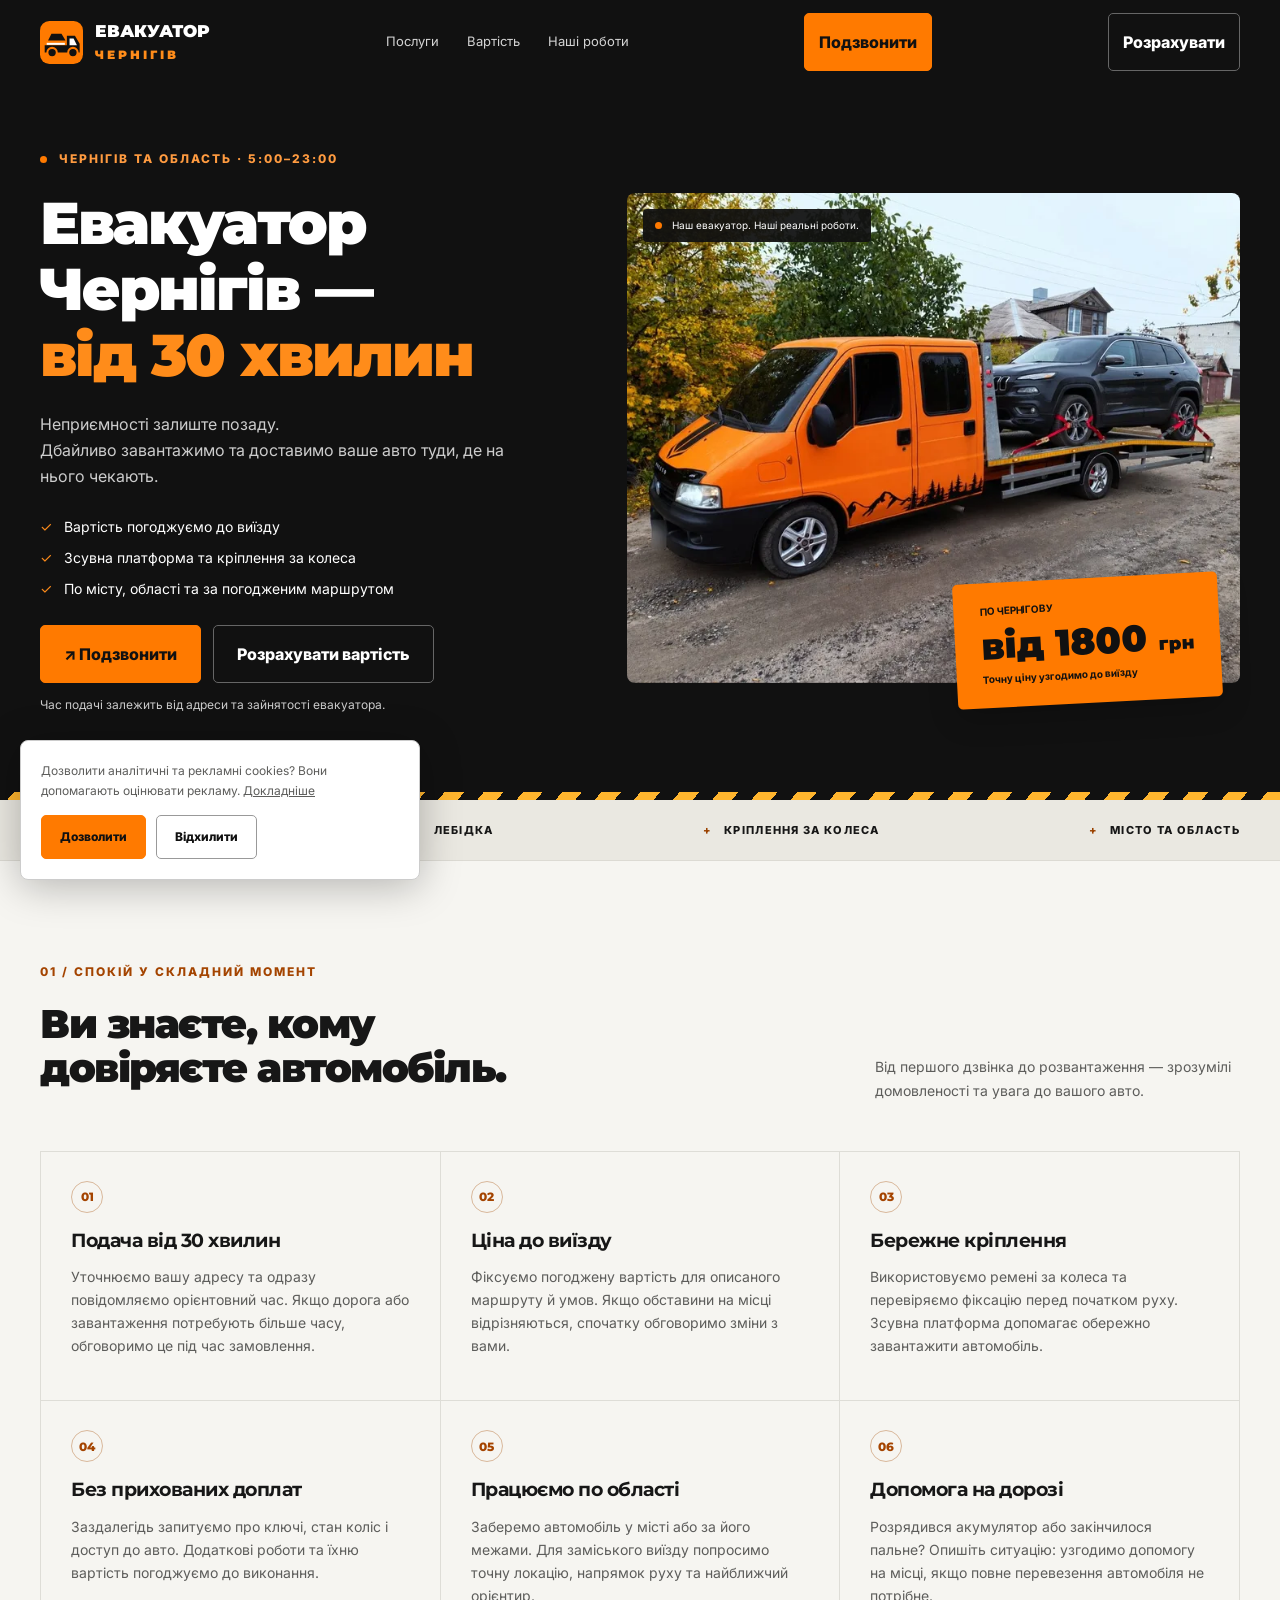
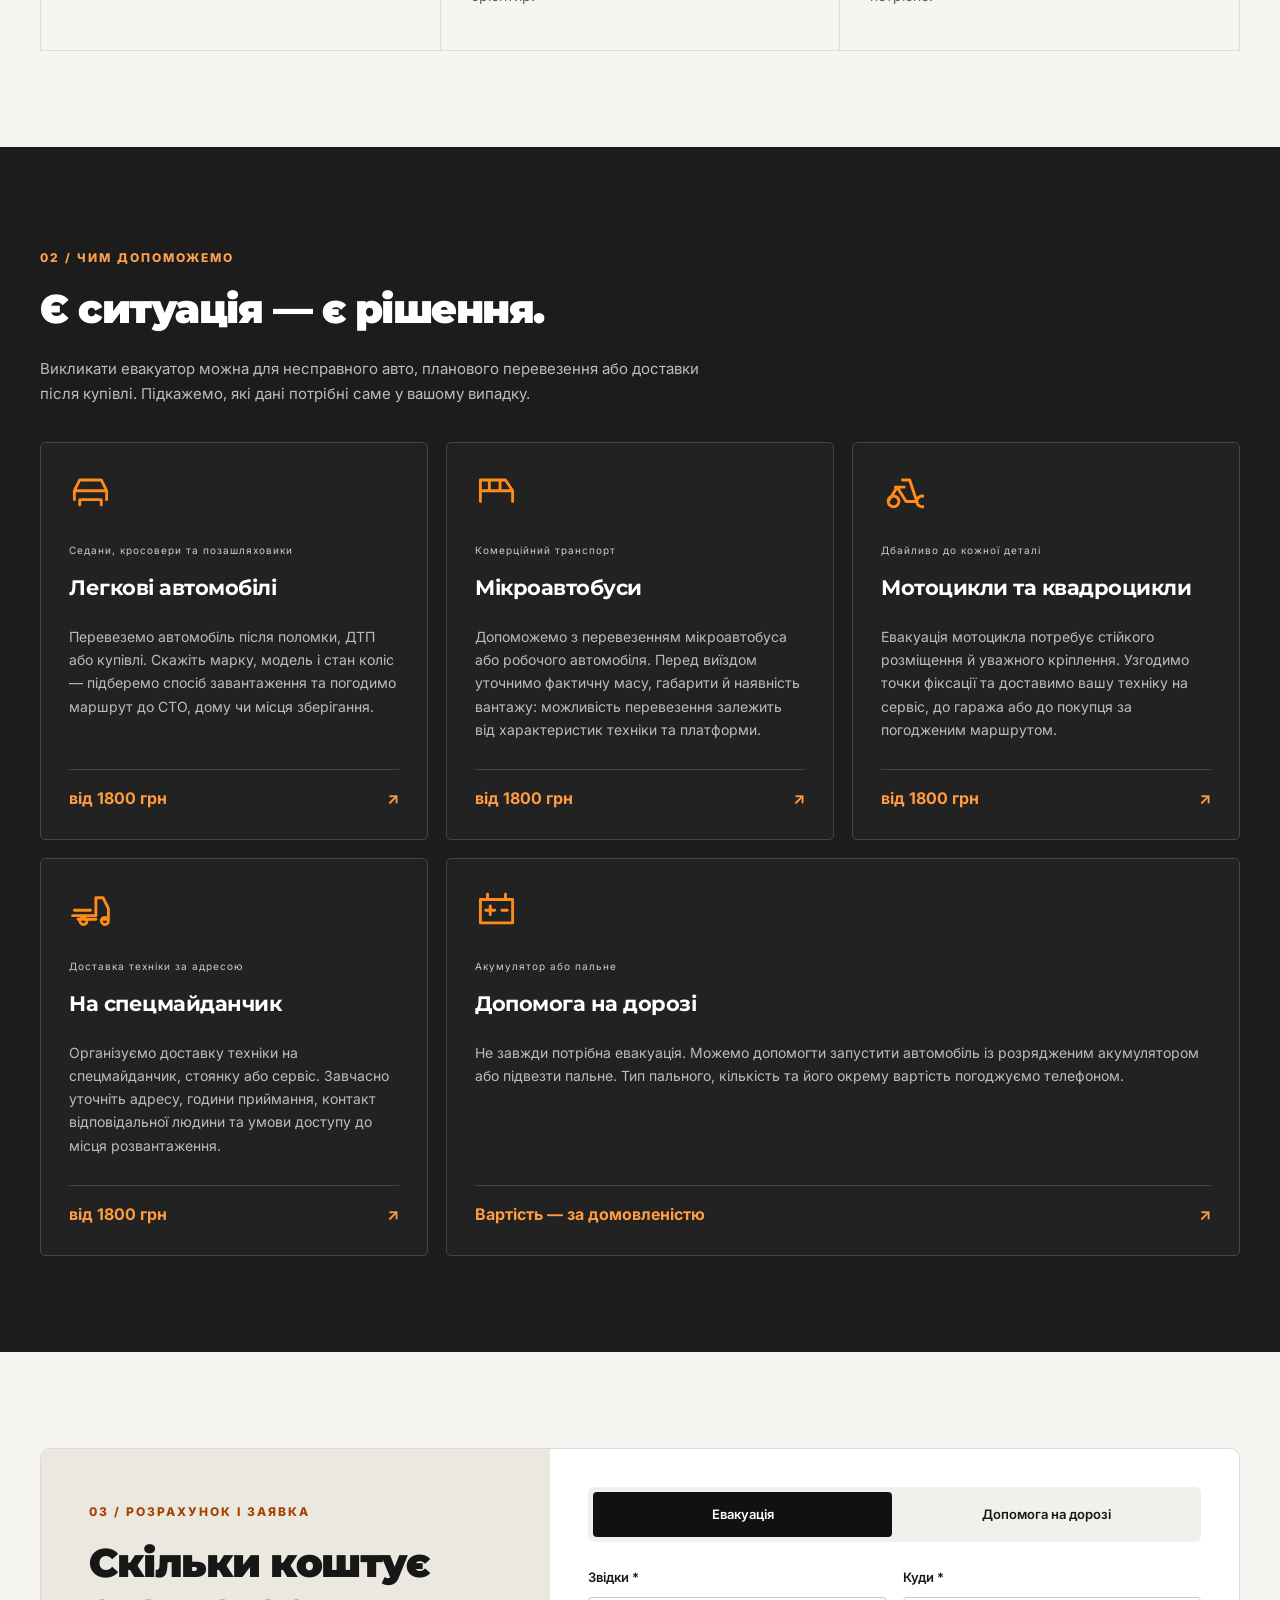
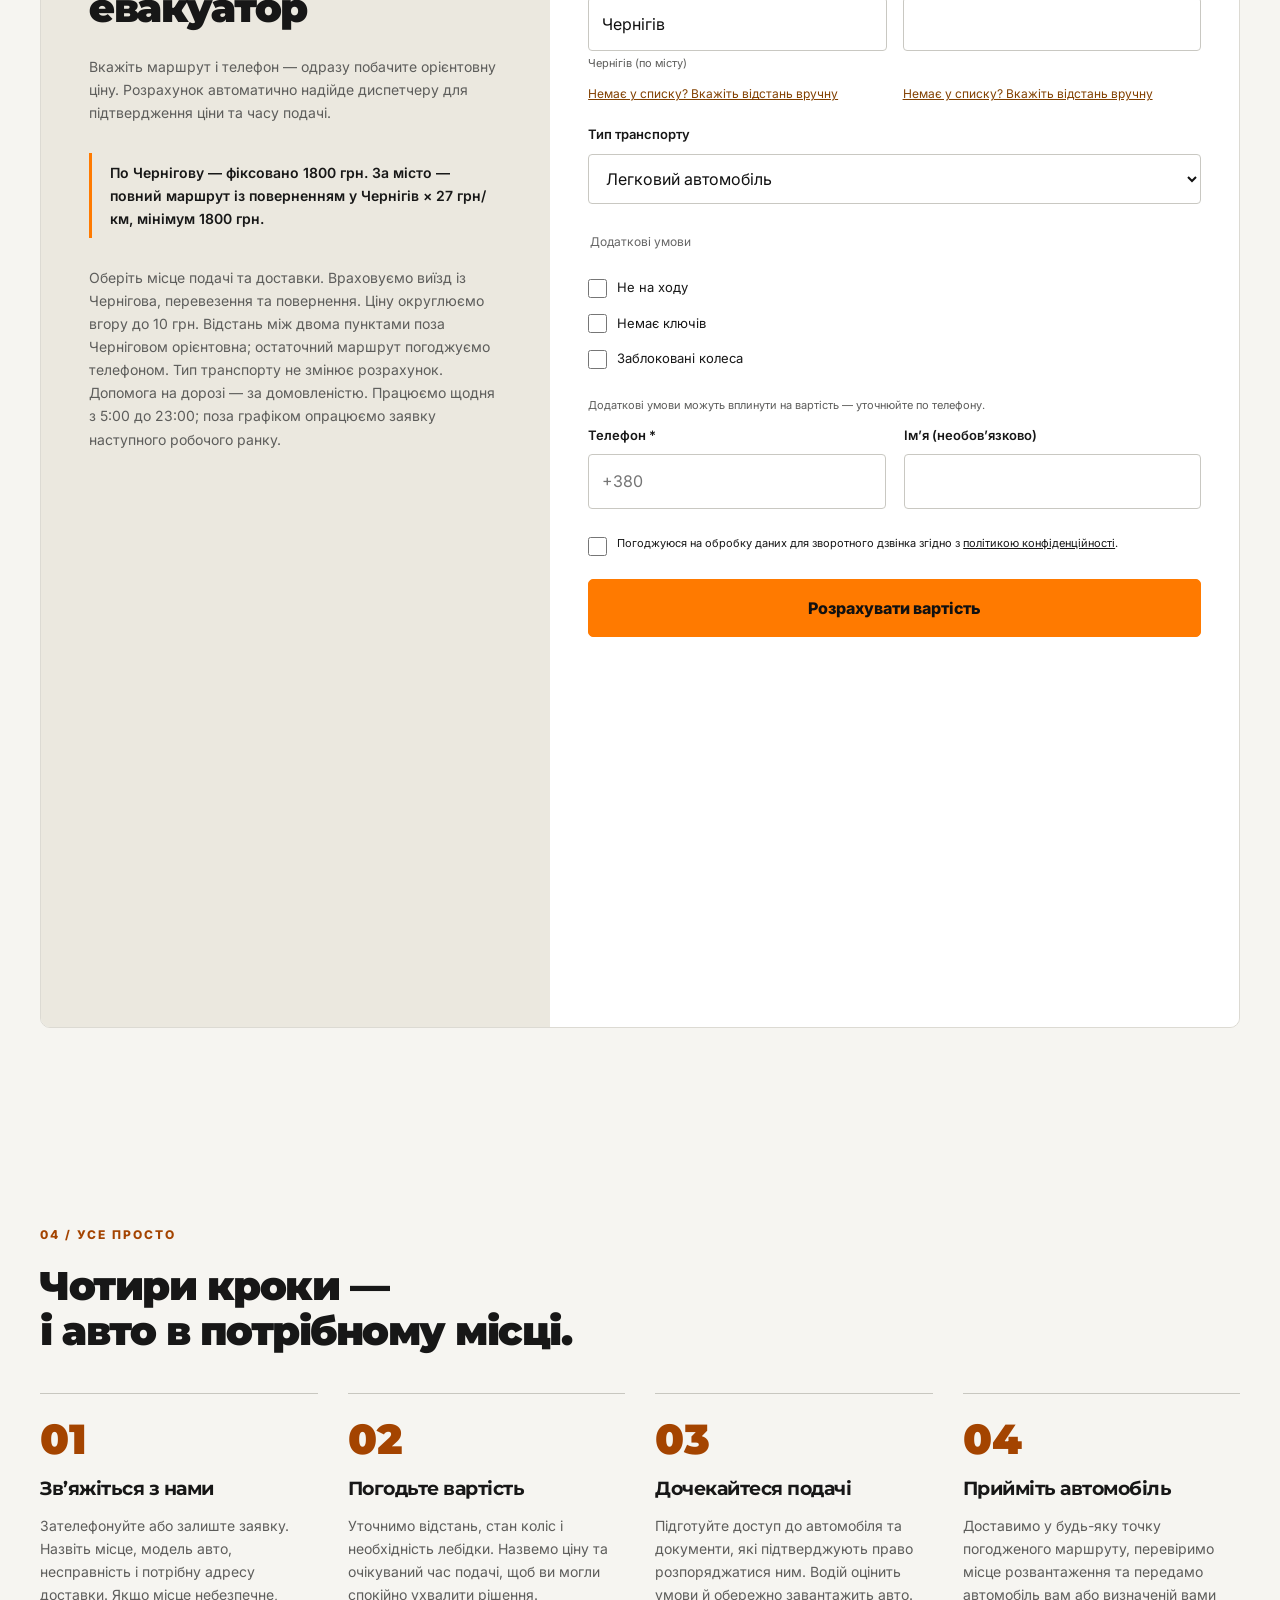
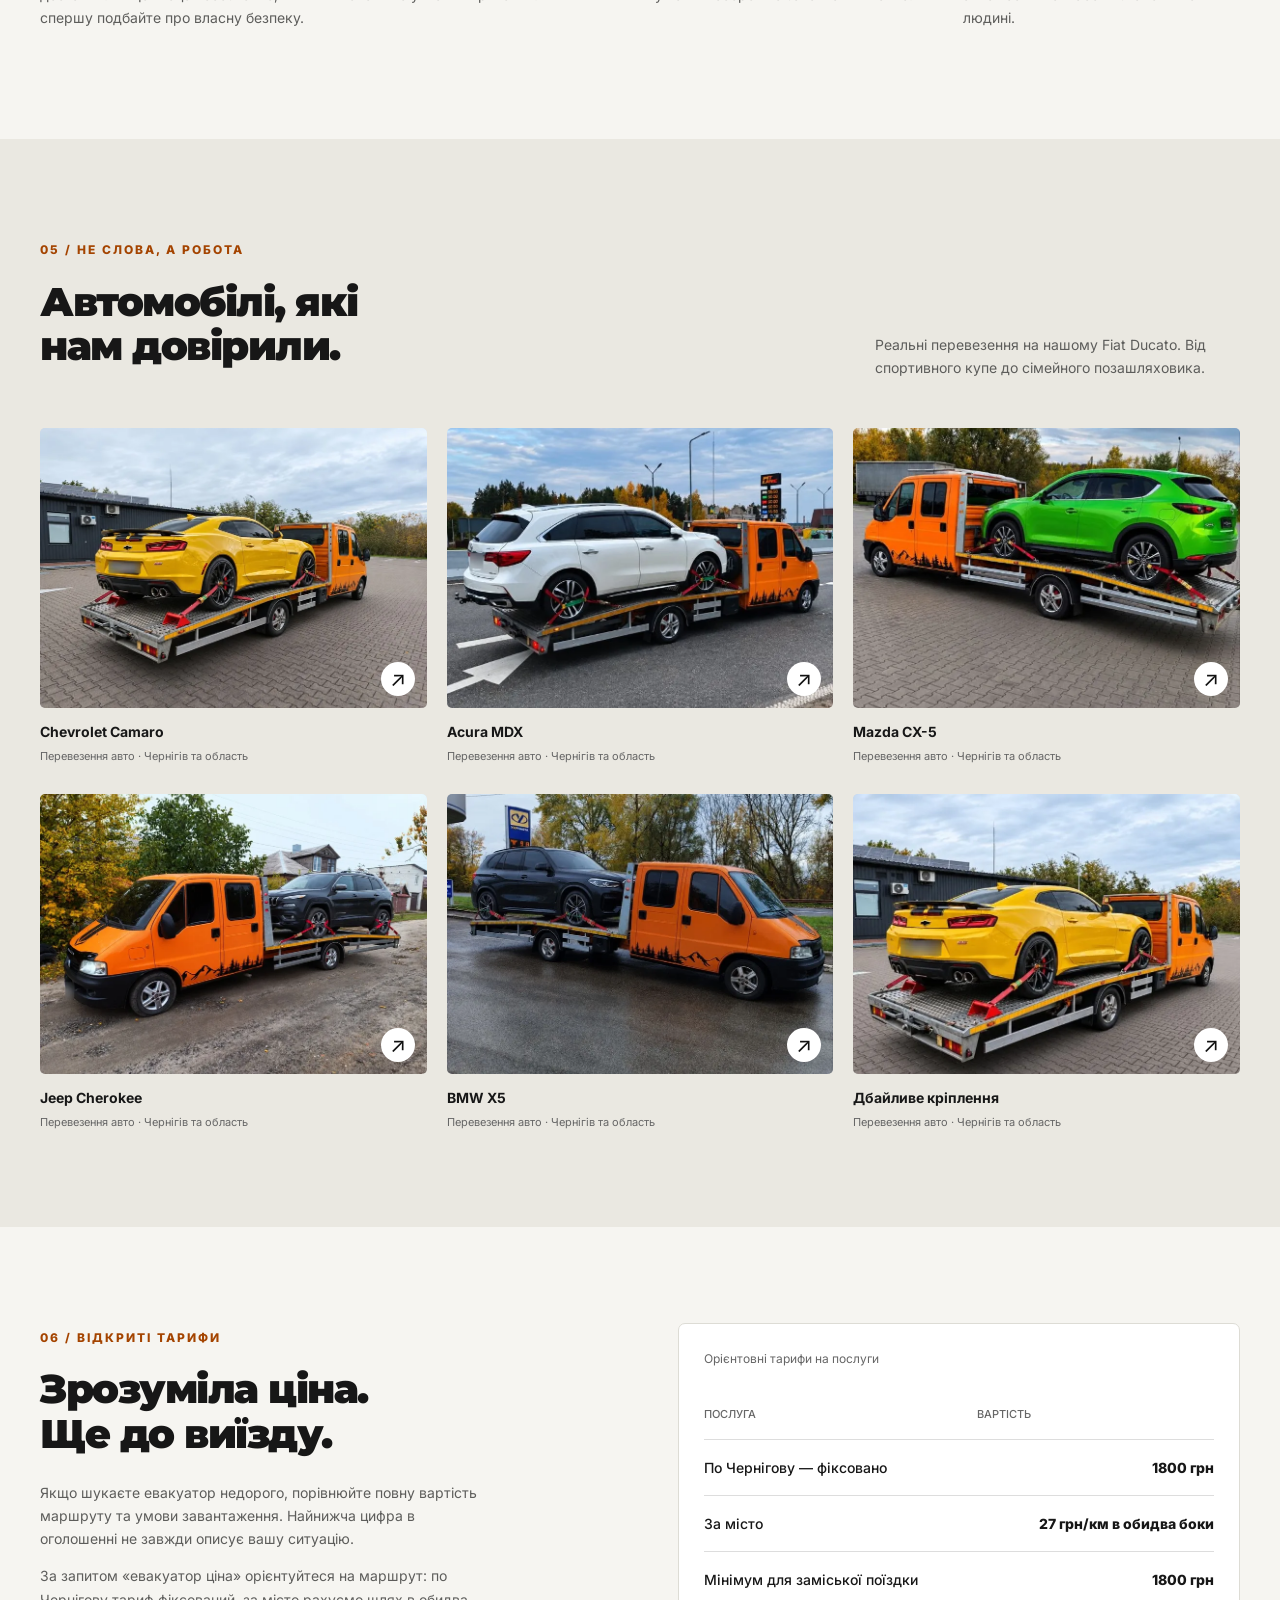
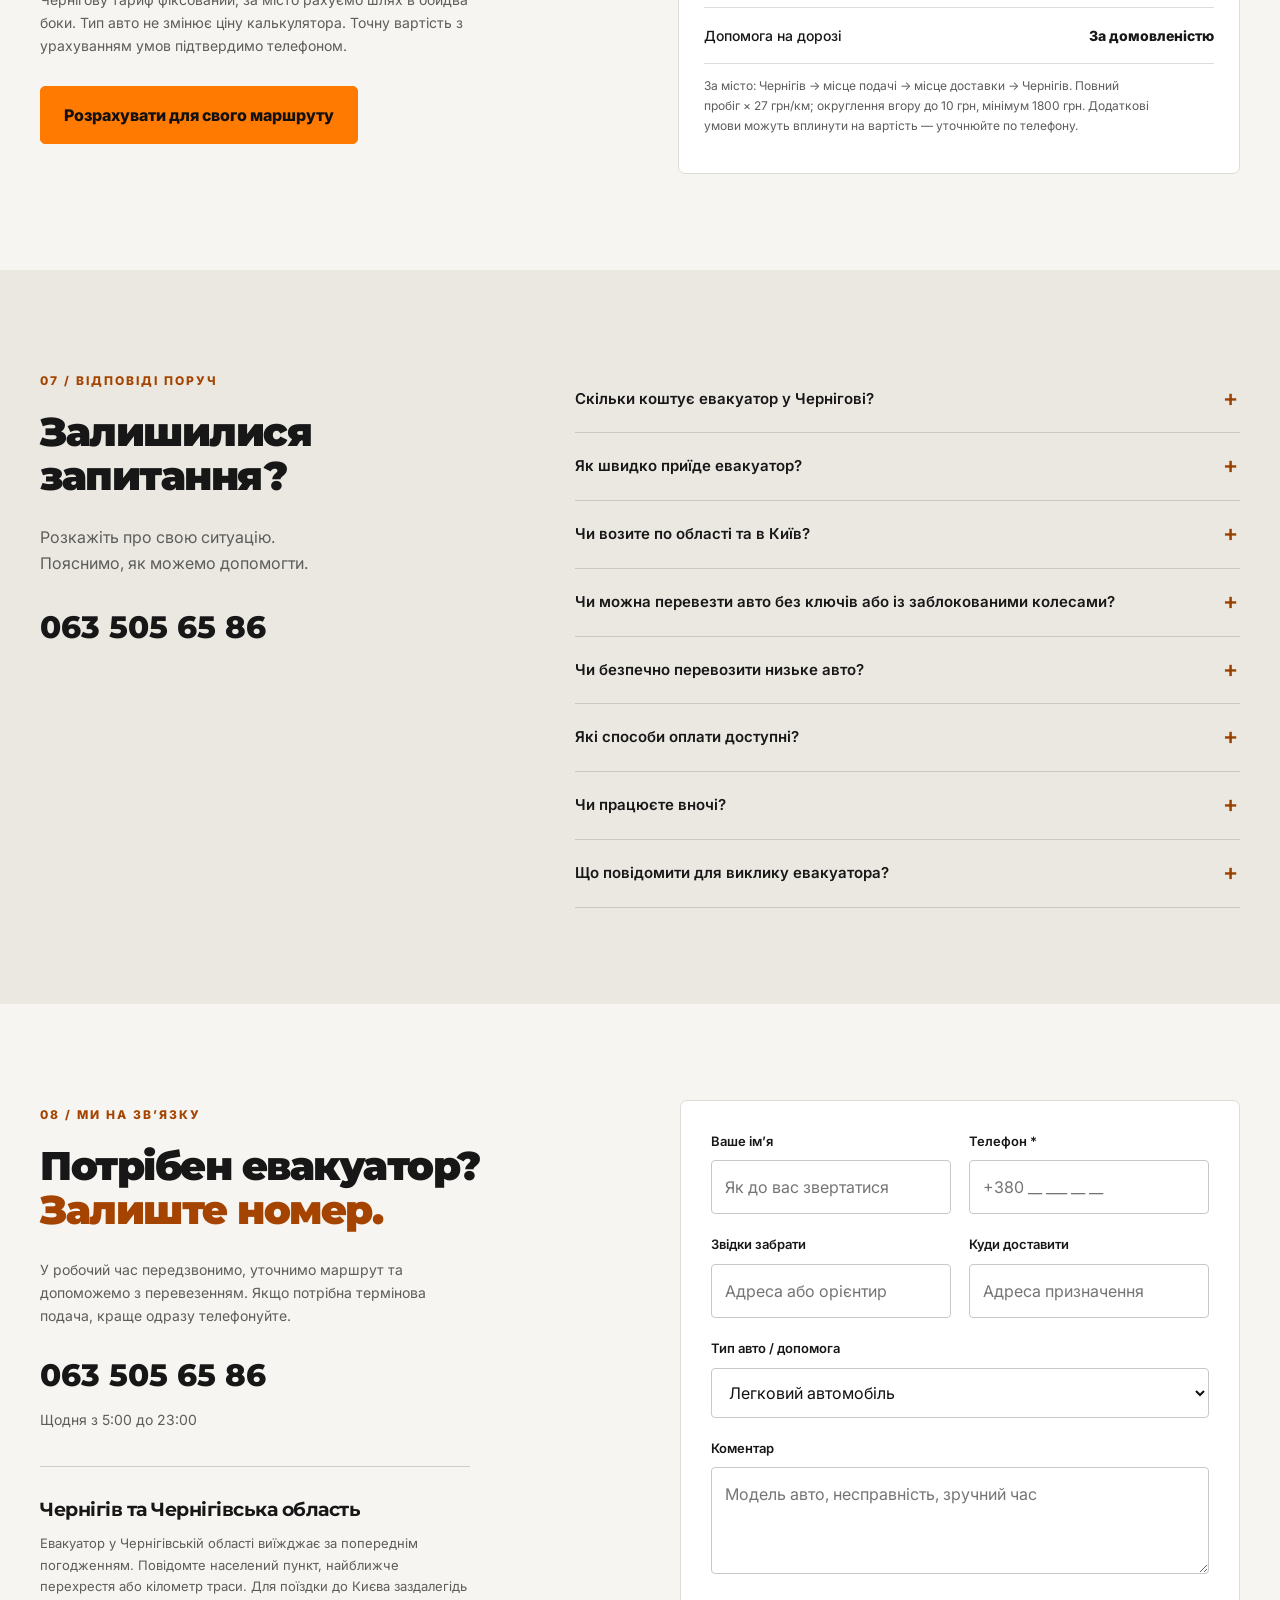
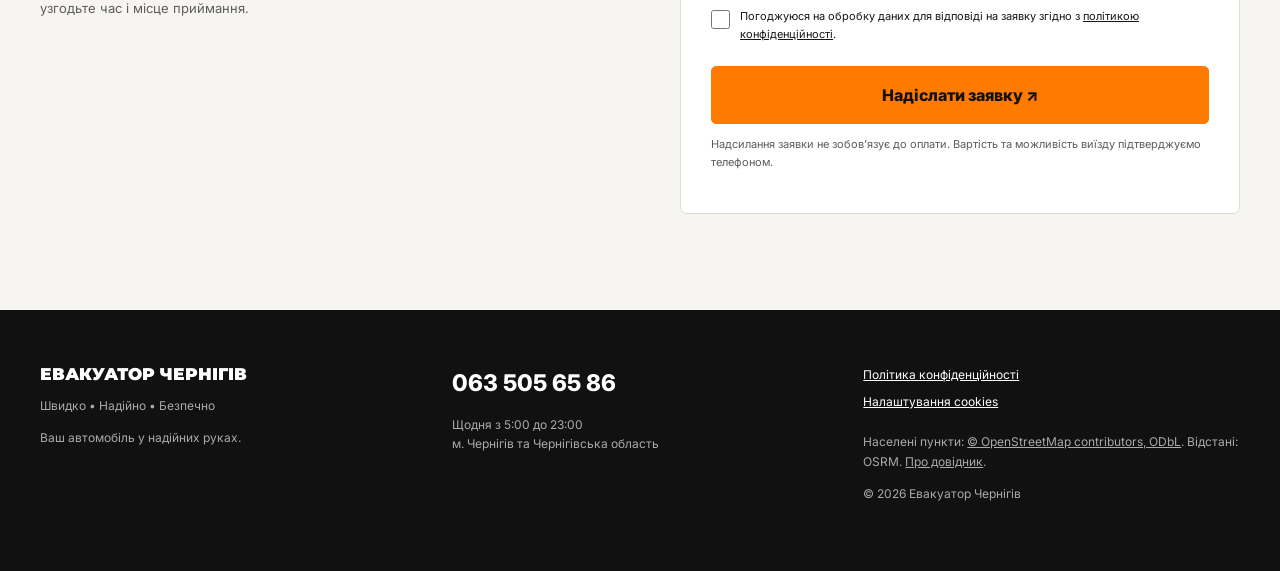
==== commit a68fe3ce: "Add lazy settlement search and full-route towing estimates" ====
--- a/index.html
+++ b/index.html
@@ -1,16 +1,16 @@
-<!doctype html><html lang="uk"><head><meta charset="utf-8"><meta name="viewport" content="width=device-width,initial-scale=1"><title>Евакуатор Чернігів ☎ 063 505 65 86 — від 30 хв</title><meta name="description" content="Евакуатор у Чернігові та області від 1800 грн. Подача від 30 хв. Щодня 5:00–23:00. Дбайливе перевезення авто. Телефонуйте 063 505 65 86."><meta name="robots" content="index,follow"><meta name="theme-color" content="#111111"><link rel="canonical" href="https://evakuator-che.online/"><link rel="icon" href="favicon.svg" type="image/svg+xml"><link rel="apple-touch-icon" href="apple-touch-icon.png"><meta property="og:type" content="website"><meta property="og:locale" content="uk_UA"><meta property="og:title" content="Евакуатор Чернігів ☎ 063 505 65 86 — від 30 хв"><meta property="og:description" content="Евакуатор у Чернігові та області від 1800 грн. Подача від 30 хв. Щодня 5:00–23:00. Дбайливе перевезення авто. Телефонуйте 063 505 65 86."><meta property="og:url" content="https://evakuator-che.online/"><meta property="og:image" content="https://evakuator-che.online/img/og-image.jpg"><meta property="og:image:width" content="1200"><meta property="og:image:height" content="630"><meta name="twitter:card" content="summary_large_image"><meta name="twitter:title" content="Евакуатор Чернігів ☎ 063 505 65 86 — від 30 хв"><meta name="twitter:description" content="Евакуатор у Чернігові та області від 1800 грн. Подача від 30 хв. Щодня 5:00–23:00. Дбайливе перевезення авто. Телефонуйте 063 505 65 86."><meta name="twitter:image" content="https://evakuator-che.online/img/og-image.jpg"><link rel="preconnect" href="https://fonts.googleapis.com"><link rel="preconnect" href="https://fonts.gstatic.com" crossorigin><link href="https://fonts.googleapis.com/css2?family=Inter:wght@400;500;600;700&family=Montserrat:wght@800;900&display=swap" rel="stylesheet"><style>*{box-sizing:border-box}html{scroll-behavior:smooth;scroll-padding-top:100px}body{margin:0;background:#f6f5f1;color:#171717;font-family:Inter,Arial,sans-serif;line-height:1.65}a{color:inherit}img{max-width:100%;display:block}h1,h2,h3{font-family:Montserrat,Arial,sans-serif;line-height:1.12}button,input,select,textarea{font:inherit}.wrap{width:min(1200px,calc(100% - 40px));margin:auto}.topbar{position:sticky;top:0;z-index:20;background:#111;color:#fff}.topbar .wrap{display:flex;align-items:center;justify-content:space-between;gap:16px;min-height:84px}.logo{font:900 17px/1.15 Montserrat,Arial,sans-serif;text-decoration:none;display:flex;align-items:center;gap:12px}.logo img{width:43px;height:43px}.logo small{display:block;color:#ff8c1a;font-size:12px;letter-spacing:3px;margin-top:6px}.button{display:inline-flex;align-items:center;justify-content:center;gap:12px;background:#ff7a00;border:1px solid #ff7a00;border-radius:5px;padding:15px 23px;color:#111;font-weight:800;text-decoration:none;cursor:pointer;min-height:52px}.hero{background:#111;color:#fff;overflow:hidden}.hero-grid{display:grid;grid-template-columns:1fr 1.1fr;align-items:center;min-height:660px;gap:30px;padding-block:65px}.eyebrow{font-size:12px;font-weight:800;letter-spacing:2px;text-transform:uppercase;color:#a44400}.hero .eyebrow{color:#ff9b40}h1{font-size:clamp(40px,4.6vw,65px);font-weight:900;letter-spacing:-2px;margin:22px 0}h1 span{color:#ff8c1a}.hero-media{position:relative}.hero-media img{height:490px;width:100%;object-fit:cover;border-radius:8px;object-position:48%}.hero-copy>p{color:#ccc;max-width:470px}.actions{display:flex;gap:12px;flex-wrap:wrap}.outline{background:transparent;color:inherit;border-color:#666}.hero ul{padding:0;list-style:none;font-size:14px;margin:25px 0}.hero li{margin:8px 0}.hero li:before{content:"✓";color:#ff8c1a;margin-right:12px}.hero-note{font-size:12px}.hazard{height:8px;background:repeating-linear-gradient(-50deg,#ffb52e 0 15px,#111 15px 30px)}@media(max-width:760px){.wrap{width:calc(100% - 32px)}.topbar .wrap{min-height:72px}.topbar .header-phone{display:none}.topbar .button{padding:10px 16px;min-height:44px}.hero-grid{grid-template-columns:1fr;padding-block:36px;gap:26px;min-height:0}h1{font-size:42px;letter-spacing:-1.8px}.hero-media img{height:290px}.hero .actions{display:grid;grid-template-columns:1fr}.hero-copy>p{font-size:15px}}</style><link rel="stylesheet" href="css/style.css"><script type="application/ld+json">{"@context":"https://schema.org","@graph":[{"@type":["LocalBusiness","AutomotiveBusiness"],"@id":"https://evakuator-che.online/#business","name":"Евакуатор Чернігів","telephone":"+380635056586","url":"https://evakuator-che.online/","image":"https://evakuator-che.online/img/og-image.jpg","priceRange":"₴₴","address":{"@type":"PostalAddress","addressLocality":"Чернігів","addressRegion":"Чернігівська область","addressCountry":"UA"},"geo":{"@type":"GeoCoordinates","latitude":51.4982,"longitude":31.2893},"areaServed":[{"@type":"City","name":"Чернігів"},{"@type":"AdministrativeArea","name":"Чернігівська область"}],"openingHoursSpecification":{"@type":"OpeningHoursSpecification","dayOfWeek":["Monday","Tuesday","Wednesday","Thursday","Friday","Saturday","Sunday"],"opens":"05:00","closes":"23:00"},"hasOfferCatalog":{"@type":"OfferCatalog","name":"Послуги евакуатора","itemListElement":[{"@type":"Offer","price":1800,"priceCurrency":"UAH","description":"Фіксований тариф по Чернігову. Додаткові умови уточнюйте телефоном.","priceSpecification":{"@type":"PriceSpecification","price":1800,"priceCurrency":"UAH"},"itemOffered":{"@type":"Service","name":"Легкові автомобілі"}},{"@type":"Offer","price":1800,"priceCurrency":"UAH","description":"Фіксований тариф по Чернігову. Додаткові умови уточнюйте телефоном.","priceSpecification":{"@type":"PriceSpecification","price":1800,"priceCurrency":"UAH"},"itemOffered":{"@type":"Service","name":"Мікроавтобуси"}},{"@type":"Offer","price":1800,"priceCurrency":"UAH","description":"Фіксований тариф по Чернігову. Додаткові умови уточнюйте телефоном.","priceSpecification":{"@type":"PriceSpecification","price":1800,"priceCurrency":"UAH"},"itemOffered":{"@type":"Service","name":"Мотоцикли та квадроцикли"}},{"@type":"Offer","price":1800,"priceCurrency":"UAH","description":"Фіксований тариф по Чернігову. Додаткові умови уточнюйте телефоном.","priceSpecification":{"@type":"PriceSpecification","price":1800,"priceCurrency":"UAH"},"itemOffered":{"@type":"Service","name":"На спецмайданчик"}},{"@type":"Offer","description":"Вартість — за домовленістю","itemOffered":{"@type":"Service","name":"Допомога на дорозі"}},{"@type":"Offer","price":27,"priceCurrency":"UAH","description":"27 грн/км в обидва боки. Відстань від Чернігова в один бік × 2. Мінімальна вартість 1800 грн.","priceSpecification":{"@type":"UnitPriceSpecification","price":27,"priceCurrency":"UAH","unitText":"км","referenceQuantity":{"@type":"QuantitativeValue","value":1,"unitText":"км"}},"itemOffered":{"@type":"Service","name":"Евакуація за місто"}}]}},{"@type":"FAQPage","mainEntity":[{"@type":"Question","name":"Скільки коштує евакуатор у Чернігові?","acceptedAnswer":{"@type":"Answer","text":"По Чернігову діє фіксований тариф 1800 грн. За місто — 27 грн/км в обидва боки (відстань від Чернігова в один бік × 2), але не менше 1800 грн. Тип авто не змінює тариф. Додаткові умови можуть вплинути на вартість — уточнюйте по телефону. Допомога на дорозі — за домовленістю."}},{"@type":"Question","name":"Як швидко приїде евакуатор?","acceptedAnswer":{"@type":"Answer","text":"Орієнтовна подача по Чернігову — від 30 хвилин. Час залежить від вашої адреси, дорожньої ситуації та поточної зайнятості. Під час дзвінка уточнимо місце й повідомимо реальний час прибуття. Це орієнтир, а не гарантія прибуття за фіксований час."}},{"@type":"Question","name":"Чи возите по області та в Київ?","acceptedAnswer":{"@type":"Answer","text":"Так, узгоджуємо перевезення по Чернігівській області та до Києва. Назвіть обидві адреси, бажаний час і модель автомобіля. Доступність далекої поїздки, маршрут та повну вартість підтверджуємо перед замовленням."}},{"@type":"Question","name":"Чи можна перевезти авто без ключів або із заблокованими колесами?","acceptedAnswer":{"@type":"Answer","text":"Такі ситуації розглядаємо індивідуально. Обов’язково попередьте, які колеса заблоковані, чи працює кермо та чи є доступ до автомобіля. Перед виїздом перевіримо можливість безпечного завантаження наявним обладнанням і погодимо додаткові роботи."}},{"@type":"Question","name":"Чи безпечно перевозити низьке авто?","acceptedAnswer":{"@type":"Answer","text":"Зсувна платформа забезпечує пологий заїзд, а ремені фіксують автомобіль за колеса. Для низького кліренсу завчасно уточнимо висоту, стан бамперів і місце завантаження. Остаточне рішення щодо безпечного заїзду приймаємо з урахуванням конкретного автомобіля."}},{"@type":"Question","name":"Які способи оплати доступні?","acceptedAnswer":{"@type":"Answer","text":"Спосіб оплати погодьте під час дзвінка до виїзду евакуатора. Уточніть, чи потрібна оплата переказом, готівкою або документи для підприємства. Не надсилайте передоплату за реквізитами, які не були підтверджені особисто телефоном."}},{"@type":"Question","name":"Чи працюєте вночі?","acceptedAnswer":{"@type":"Answer","text":"Працюємо щодня з 5:00 до 23:00. Виклики після 23:00 не обслуговуємо. Для вечірнього виїзду з 21:00 до 23:00 позначте відповідну умову в заявці. Вартість уточнюйте телефоном. Заявки поза графіком переглядаємо наступного робочого ранку."}},{"@type":"Question","name":"Що повідомити для виклику евакуатора?","acceptedAnswer":{"@type":"Answer","text":"Назвіть адресу або орієнтир, марку авто, характер несправності та пункт призначення. Повідомте про відсутність ключів, заблоковані колеса, низький кліренс або обмежений під’їзд. Залиште номер, за яким водій зможе зв’язатися з вами."}}]},{"@type":"WebSite","@id":"https://evakuator-che.online/#website","url":"https://evakuator-che.online/","name":"Евакуатор Чернігів","inLanguage":"uk"},{"@type":"BreadcrumbList","itemListElement":[{"@type":"ListItem","position":1,"name":"Евакуатор Чернігів","item":"https://evakuator-che.online/"}]}]}</script><script src="js/config.js" defer></script><script src="js/calculate.js" defer></script><script src="js/app.js" defer></script></head><body><a class="skip" href="#main">Перейти до вмісту</a><header class="topbar"><div class="wrap"><a class="logo" href="./"><img src="favicon.svg" width="43" height="43" alt="" loading="lazy"><span>ЕВАКУАТОР<small>ЧЕРНІГІВ</small></span></a><nav aria-label="Головна навігація"><a href="#services">Послуги</a><a href="#calculator">Вартість</a><a href="#works">Наші роботи</a></nav><a class="header-phone" href="tel:+380635056586">063 505 65 86</a><a class="button" href="tel:+380635056586">Викликати</a></div></header><main id="main">
- <section class="hero"><div class="wrap hero-grid"><div class="hero-copy"><div class="eyebrow"><span class="status-dot"></span> Чернігів та область · 5:00–23:00</div><h1>Евакуатор<br>Чернігів —<br><span>від 30 хвилин</span></h1><p>Неприємності залиште позаду.<br>Дбайливо завантажимо та доставимо ваше авто туди, де на нього чекають.</p><ul><li>Вартість погоджуємо до виїзду</li><li>Зсувна платформа та кріплення за колеса</li><li>По місту, області та за погодженим маршрутом</li></ul><div class="actions"><a class="button" href="tel:+380635056586">↗ Подзвонити</a><a class="button outline" href="#calculator">Розрахувати вартість</a></div><p class="hero-note">Час подачі залежить від адреси та зайнятості евакуатора.</p></div><div class="hero-media"><picture><source type="image/webp" srcset="img/jeep-800.webp 800w, img/jeep-1600.webp 1600w" sizes="(max-width: 760px) 100vw, 60vw"><img src="img/jeep-800.webp" alt="Помаранчевий Fiat Ducato перевозить Jeep Cherokee на платформі в Чернігові" width="1280" height="964" fetchpriority="high" decoding="async"></picture><div class="photo-label"><span class="status-dot"></span> Наш евакуатор. Наші реальні роботи.</div><div class="price-tag"><small>ПО ЧЕРНІГОВУ</small><strong>від 1800 <span>грн</span></strong><small>Точну ціну узгодимо до виїзду</small></div></div></div><div class="hazard"></div></section>
+<!doctype html><html lang="uk"><head><meta charset="utf-8"><meta name="viewport" content="width=device-width,initial-scale=1"><title>Евакуатор Чернігів ☎ 063 505 65 86 — від 30 хв</title><meta name="description" content="Евакуатор у Чернігові та області від 1800 грн. Подача від 30 хв. Щодня 5:00–23:00. Дбайливе перевезення авто. Телефонуйте 063 505 65 86."><meta name="robots" content="index,follow"><meta name="theme-color" content="#111111"><link rel="canonical" href="https://evakuator-che.online/"><link rel="icon" href="favicon.svg" type="image/svg+xml"><link rel="apple-touch-icon" href="apple-touch-icon.png"><meta property="og:type" content="website"><meta property="og:locale" content="uk_UA"><meta property="og:title" content="Евакуатор Чернігів ☎ 063 505 65 86 — від 30 хв"><meta property="og:description" content="Евакуатор у Чернігові та області від 1800 грн. Подача від 30 хв. Щодня 5:00–23:00. Дбайливе перевезення авто. Телефонуйте 063 505 65 86."><meta property="og:url" content="https://evakuator-che.online/"><meta property="og:image" content="https://evakuator-che.online/img/og-image.jpg"><meta property="og:image:width" content="1200"><meta property="og:image:height" content="630"><meta name="twitter:card" content="summary_large_image"><meta name="twitter:title" content="Евакуатор Чернігів ☎ 063 505 65 86 — від 30 хв"><meta name="twitter:description" content="Евакуатор у Чернігові та області від 1800 грн. Подача від 30 хв. Щодня 5:00–23:00. Дбайливе перевезення авто. Телефонуйте 063 505 65 86."><meta name="twitter:image" content="https://evakuator-che.online/img/og-image.jpg"><link rel="preconnect" href="https://fonts.googleapis.com"><link rel="preconnect" href="https://fonts.gstatic.com" crossorigin><link href="https://fonts.googleapis.com/css2?family=Inter:wght@400;500;600;700&family=Montserrat:wght@800;900&display=swap" rel="stylesheet"><style>*{box-sizing:border-box}html{scroll-behavior:smooth;scroll-padding-top:100px}body{margin:0;background:#f6f5f1;color:#171717;font-family:Inter,Arial,sans-serif;line-height:1.65}a{color:inherit}img{max-width:100%;display:block}h1,h2,h3{font-family:Montserrat,Arial,sans-serif;line-height:1.12}button,input,select,textarea{font:inherit}.wrap{width:min(1200px,calc(100% - 40px));margin:auto}.topbar{position:sticky;top:0;z-index:20;background:#111;color:#fff}.topbar .wrap{display:flex;align-items:center;justify-content:space-between;gap:16px;min-height:84px}.logo{font:900 17px/1.15 Montserrat,Arial,sans-serif;text-decoration:none;display:flex;align-items:center;gap:12px}.logo img{width:43px;height:43px}.logo small{display:block;color:#ff8c1a;font-size:12px;letter-spacing:3px;margin-top:6px}.button{display:inline-flex;align-items:center;justify-content:center;gap:12px;background:#ff7a00;border:1px solid #ff7a00;border-radius:5px;padding:15px 23px;color:#111;font-weight:800;text-decoration:none;cursor:pointer;min-height:52px}.hero{background:#111;color:#fff;overflow:hidden}.hero-grid{display:grid;grid-template-columns:1fr 1.1fr;align-items:center;min-height:660px;gap:30px;padding-block:65px}.eyebrow{font-size:12px;font-weight:800;letter-spacing:2px;text-transform:uppercase;color:#a44400}.hero .eyebrow{color:#ff9b40}h1{font-size:clamp(40px,4.6vw,65px);font-weight:900;letter-spacing:-2px;margin:22px 0}h1 span{color:#ff8c1a}.hero-media{position:relative}.hero-media img{height:490px;width:100%;object-fit:cover;border-radius:8px;object-position:48%}.hero-copy>p{color:#ccc;max-width:470px}.actions{display:flex;gap:12px;flex-wrap:wrap}.outline{background:transparent;color:inherit;border-color:#666}.hero ul{padding:0;list-style:none;font-size:14px;margin:25px 0}.hero li{margin:8px 0}.hero li:before{content:"✓";color:#ff8c1a;margin-right:12px}.hero-note{font-size:12px}.hazard{height:8px;background:repeating-linear-gradient(-50deg,#ffb52e 0 15px,#111 15px 30px)}@media(max-width:760px){.wrap{width:calc(100% - 32px)}.topbar .wrap{min-height:72px}.topbar .header-phone{display:none}.topbar .button{padding:10px 16px;min-height:44px}.hero-grid{grid-template-columns:1fr;padding-block:36px;gap:26px;min-height:0}h1{font-size:42px;letter-spacing:-1.8px}.hero-media img{height:290px}.hero .actions{display:grid;grid-template-columns:1fr}.hero-copy>p{font-size:15px}}</style><link rel="stylesheet" href="css/style.css"><script type="application/ld+json">{"@context":"https://schema.org","@graph":[{"@type":["LocalBusiness","AutomotiveBusiness"],"@id":"https://evakuator-che.online/#business","name":"Евакуатор Чернігів","telephone":"+380635056586","url":"https://evakuator-che.online/","image":"https://evakuator-che.online/img/og-image.jpg","priceRange":"₴₴","address":{"@type":"PostalAddress","addressLocality":"Чернігів","addressRegion":"Чернігівська область","addressCountry":"UA"},"geo":{"@type":"GeoCoordinates","latitude":51.4982,"longitude":31.2893},"areaServed":[{"@type":"City","name":"Чернігів"},{"@type":"AdministrativeArea","name":"Чернігівська область"}],"openingHoursSpecification":{"@type":"OpeningHoursSpecification","dayOfWeek":["Monday","Tuesday","Wednesday","Thursday","Friday","Saturday","Sunday"],"opens":"05:00","closes":"23:00"},"hasOfferCatalog":{"@type":"OfferCatalog","name":"Послуги евакуатора","itemListElement":[{"@type":"Offer","price":1800,"priceCurrency":"UAH","description":"Фіксований тариф по Чернігову. Додаткові умови уточнюйте телефоном.","priceSpecification":{"@type":"PriceSpecification","price":1800,"priceCurrency":"UAH"},"itemOffered":{"@type":"Service","name":"Легкові автомобілі"}},{"@type":"Offer","price":1800,"priceCurrency":"UAH","description":"Фіксований тариф по Чернігову. Додаткові умови уточнюйте телефоном.","priceSpecification":{"@type":"PriceSpecification","price":1800,"priceCurrency":"UAH"},"itemOffered":{"@type":"Service","name":"Мікроавтобуси"}},{"@type":"Offer","price":1800,"priceCurrency":"UAH","description":"Фіксований тариф по Чернігову. Додаткові умови уточнюйте телефоном.","priceSpecification":{"@type":"PriceSpecification","price":1800,"priceCurrency":"UAH"},"itemOffered":{"@type":"Service","name":"Мотоцикли та квадроцикли"}},{"@type":"Offer","price":1800,"priceCurrency":"UAH","description":"Фіксований тариф по Чернігову. Додаткові умови уточнюйте телефоном.","priceSpecification":{"@type":"PriceSpecification","price":1800,"priceCurrency":"UAH"},"itemOffered":{"@type":"Service","name":"На спецмайданчик"}},{"@type":"Offer","description":"Вартість — за домовленістю","itemOffered":{"@type":"Service","name":"Допомога на дорозі"}},{"@type":"Offer","price":27,"priceCurrency":"UAH","description":"27 грн/км в обидва боки. Повний маршрут: Чернігів → місце подачі → місце доставки → Чернігів. Округлення вгору до 10 грн. Мінімальна вартість 1800 грн.","priceSpecification":{"@type":"UnitPriceSpecification","price":27,"priceCurrency":"UAH","unitText":"км","referenceQuantity":{"@type":"QuantitativeValue","value":1,"unitText":"км"}},"itemOffered":{"@type":"Service","name":"Евакуація за місто"}}]}},{"@type":"FAQPage","mainEntity":[{"@type":"Question","name":"Скільки коштує евакуатор у Чернігові?","acceptedAnswer":{"@type":"Answer","text":"По Чернігову діє фіксований тариф 1800 грн. За місто — 27 грн/км в обидва боки: Чернігів → місце подачі → місце доставки → Чернігів, але не менше 1800 грн. Розрахунок округлюємо вгору до 10 грн. Тип авто не змінює тариф. Додаткові умови можуть вплинути на вартість — уточнюйте по телефону. Допомога на дорозі — за домовленістю."}},{"@type":"Question","name":"Як швидко приїде евакуатор?","acceptedAnswer":{"@type":"Answer","text":"Орієнтовна подача по Чернігову — від 30 хвилин. Час залежить від вашої адреси, дорожньої ситуації та поточної зайнятості. Під час дзвінка уточнимо місце й повідомимо реальний час прибуття. Це орієнтир, а не гарантія прибуття за фіксований час."}},{"@type":"Question","name":"Чи возите по області та в Київ?","acceptedAnswer":{"@type":"Answer","text":"Так, узгоджуємо перевезення по Чернігівській області та до Києва. Назвіть обидві адреси, бажаний час і модель автомобіля. Доступність далекої поїздки, маршрут та повну вартість підтверджуємо перед замовленням."}},{"@type":"Question","name":"Чи можна перевезти авто без ключів або із заблокованими колесами?","acceptedAnswer":{"@type":"Answer","text":"Такі ситуації розглядаємо індивідуально. Обов’язково попередьте, які колеса заблоковані, чи працює кермо та чи є доступ до автомобіля. Перед виїздом перевіримо можливість безпечного завантаження наявним обладнанням і погодимо додаткові роботи."}},{"@type":"Question","name":"Чи безпечно перевозити низьке авто?","acceptedAnswer":{"@type":"Answer","text":"Зсувна платформа забезпечує пологий заїзд, а ремені фіксують автомобіль за колеса. Для низького кліренсу завчасно уточнимо висоту, стан бамперів і місце завантаження. Остаточне рішення щодо безпечного заїзду приймаємо з урахуванням конкретного автомобіля."}},{"@type":"Question","name":"Які способи оплати доступні?","acceptedAnswer":{"@type":"Answer","text":"Спосіб оплати погодьте під час дзвінка до виїзду евакуатора. Уточніть, чи потрібна оплата переказом, готівкою або документи для підприємства. Не надсилайте передоплату за реквізитами, які не були підтверджені особисто телефоном."}},{"@type":"Question","name":"Чи працюєте вночі?","acceptedAnswer":{"@type":"Answer","text":"Працюємо щодня з 5:00 до 23:00. Виклики після 23:00 не обслуговуємо. Бажаний час виїзду повідомте телефоном або в коментарі до заявки. Вартість уточнюйте телефоном. Заявки поза графіком переглядаємо наступного робочого ранку."}},{"@type":"Question","name":"Що повідомити для виклику евакуатора?","acceptedAnswer":{"@type":"Answer","text":"Назвіть адресу або орієнтир, марку авто, характер несправності та пункт призначення. Повідомте про відсутність ключів, заблоковані колеса, низький кліренс або обмежений під’їзд. Залиште номер, за яким водій зможе зв’язатися з вами."}}]},{"@type":"WebSite","@id":"https://evakuator-che.online/#website","url":"https://evakuator-che.online/","name":"Евакуатор Чернігів","inLanguage":"uk"},{"@type":"BreadcrumbList","itemListElement":[{"@type":"ListItem","position":1,"name":"Евакуатор Чернігів","item":"https://evakuator-che.online/"}]}]}</script><script src="js/config.js" defer></script><script src="js/calculate.js" defer></script><script src="js/places.js" defer></script><script src="js/app.js" defer></script></head><body><a class="skip" href="#main">Перейти до вмісту</a><header class="topbar"><div class="wrap"><a class="logo" href="./"><img src="favicon.svg" width="43" height="43" alt="" loading="lazy"><span>ЕВАКУАТОР<small>ЧЕРНІГІВ</small></span></a><nav aria-label="Головна навігація"><a href="#services">Послуги</a><a href="#calculator" data-calc-link>Вартість</a><a href="#works">Наші роботи</a></nav><a class="button header-call" href="tel:+380635056586">Подзвонити</a><a class="button outline header-calc" href="#calculator" data-calc-link>Розрахувати</a></div></header><main id="main">
+ <section class="hero"><div class="wrap hero-grid"><div class="hero-copy"><div class="eyebrow"><span class="status-dot"></span> Чернігів та область · 5:00–23:00</div><h1>Евакуатор<br>Чернігів —<br><span>від 30 хвилин</span></h1><p>Неприємності залиште позаду.<br>Дбайливо завантажимо та доставимо ваше авто туди, де на нього чекають.</p><ul><li>Вартість погоджуємо до виїзду</li><li>Зсувна платформа та кріплення за колеса</li><li>По місту, області та за погодженим маршрутом</li></ul><div class="actions"><a class="button" href="tel:+380635056586">↗ Подзвонити</a><a class="button outline" href="#calculator" data-calc-link>Розрахувати вартість</a></div><p class="hero-note">Час подачі залежить від адреси та зайнятості евакуатора.</p></div><div class="hero-media"><picture><source type="image/webp" srcset="img/jeep-800.webp 800w, img/jeep-1600.webp 1600w" sizes="(max-width: 760px) 100vw, 60vw"><img src="img/jeep-800.webp" alt="Помаранчевий Fiat Ducato перевозить Jeep Cherokee на платформі в Чернігові" width="1280" height="964" fetchpriority="high" decoding="async"></picture><div class="photo-label"><span class="status-dot"></span> Наш евакуатор. Наші реальні роботи.</div><div class="price-tag"><small>ПО ЧЕРНІГОВУ</small><strong>від 1800 <span>грн</span></strong><small>Точну ціну узгодимо до виїзду</small></div></div></div><div class="hazard"></div></section>
  <div class="trust-strip"><div class="wrap"><span>ЗСУВНА ПЛАТФОРМА</span><span>ЛЕБІДКА</span><span>КРІПЛЕННЯ ЗА КОЛЕСА</span><span>МІСТО ТА ОБЛАСТЬ</span></div></div>
  <section class="section wrap" id="benefits"><div class="section-heading"><div><span class="eyebrow">01 / Спокій у складний момент</span><h2>Ви знаєте, кому<br>довіряєте автомобіль.</h2></div><p>Від першого дзвінка до розвантаження — зрозумілі домовленості та увага до вашого авто.</p></div><div class="benefit-grid"><article class="benefit reveal"><span class="card-number">01</span><h3>Подача від 30 хвилин</h3><p>Уточнюємо вашу адресу та одразу повідомляємо орієнтовний час. Якщо дорога або завантаження потребують більше часу, обговоримо це під час замовлення.</p></article><article class="benefit reveal"><span class="card-number">02</span><h3>Ціна до виїзду</h3><p>Фіксуємо погоджену вартість для описаного маршруту й умов. Якщо обставини на місці відрізняються, спочатку обговоримо зміни з вами.</p></article><article class="benefit reveal"><span class="card-number">03</span><h3>Бережне кріплення</h3><p>Використовуємо ремені за колеса та перевіряємо фіксацію перед початком руху. Зсувна платформа допомагає обережно завантажити автомобіль.</p></article><article class="benefit reveal"><span class="card-number">04</span><h3>Без прихованих доплат</h3><p>Заздалегідь запитуємо про ключі, стан коліс і доступ до авто. Додаткові роботи та їхню вартість погоджуємо до виконання.</p></article><article class="benefit reveal"><span class="card-number">05</span><h3>Працюємо по області</h3><p>Заберемо автомобіль у місті або за його межами. Для заміського виїзду попросимо точну локацію, напрямок руху та найближчий орієнтир.</p></article><article class="benefit reveal"><span class="card-number">06</span><h3>Допомога на дорозі</h3><p>Розрядився акумулятор або закінчилося пальне? Опишіть ситуацію: узгодимо допомогу на місці, якщо повне перевезення автомобіля не потрібне.</p></article></div></section>
  <section class="section services" id="services"><div class="wrap"><span class="eyebrow">02 / Чим допоможемо</span><h2>Є ситуація — є рішення.</h2><p class="section-intro">Викликати евакуатор можна для несправного авто, планового перевезення або доставки після купівлі. Підкажемо, які дані потрібні саме у вашому випадку.</p><div class="service-grid"><article class="service-card reveal"><svg viewBox="0 0 24 24" fill="none" stroke="currentColor" stroke-width="1.6" stroke-linecap="round" stroke-linejoin="round" aria-hidden="true"> <path d="M3 16v-5l3-6h12l3 6v5M3 11h18M7 16h10M6 16v3M18 16v3"/></svg><span class="service-kicker">Седани, кросовери та позашляховики</span><h3>Легкові автомобілі</h3><p>Перевеземо автомобіль після поломки, ДТП або купівлі. Скажіть марку, модель і стан коліс — підберемо спосіб завантаження та погодимо маршрут до СТО, дому чи місця зберігання.</p><a href="#request">від 1800 грн <span aria-hidden="true">↗</span></a></article><article class="service-card reveal"><svg viewBox="0 0 24 24" fill="none" stroke="currentColor" stroke-width="1.6" stroke-linecap="round" stroke-linejoin="round" aria-hidden="true"> <path d="M3 17V5h14l4 6v6M3 11h18M8 5v6M14 5v6"/></svg><span class="service-kicker">Комерційний транспорт</span><h3>Мікроавтобуси</h3><p>Допоможемо з перевезенням мікроавтобуса або робочого автомобіля. Перед виїздом уточнимо фактичну масу, габарити й наявність вантажу: можливість перевезення залежить від характеристик техніки та платформи.</p><a href="#request">від 1800 грн <span aria-hidden="true">↗</span></a></article><article class="service-card reveal"><svg viewBox="0 0 24 24" fill="none" stroke="currentColor" stroke-width="1.6" stroke-linecap="round" stroke-linejoin="round" aria-hidden="true"> <path d="M4 17a3 3 0 1 0 0-.1M20 17a3 3 0 1 0 0-.1M4 17l5-8 5 8h6l-4-12h-4M8 9h5"/></svg><span class="service-kicker">Дбайливо до кожної деталі</span><h3>Мотоцикли та квадроцикли</h3><p>Евакуація мотоцикла потребує стійкого розміщення й уважного кріплення. Узгодимо точки фіксації та доставимо вашу техніку на сервіс, до гаража або до покупця за погодженим маршрутом.</p><a href="#request">від 1800 грн <span aria-hidden="true">↗</span></a></article><article class="service-card reveal"><svg viewBox="0 0 24 24" fill="none" stroke="currentColor" stroke-width="1.6" stroke-linecap="round" stroke-linejoin="round" aria-hidden="true"> <path d="M2 16h13V6h4l3 6v6h-3M5 18h10M3 13h9M6 19a2 2 0 1 0 0-.1M18 19a2 2 0 1 0 0-.1"/></svg><span class="service-kicker">Доставка техніки за адресою</span><h3>На спецмайданчик</h3><p>Організуємо доставку техніки на спецмайданчик, стоянку або сервіс. Завчасно уточніть адресу, години приймання, контакт відповідальної людини та умови доступу до місця розвантаження.</p><a href="#request">від 1800 грн <span aria-hidden="true">↗</span></a></article><article class="service-card reveal"><svg viewBox="0 0 24 24" fill="none" stroke="currentColor" stroke-width="1.6" stroke-linecap="round" stroke-linejoin="round" aria-hidden="true"> <path d="M3 7h18v13H3zM7 7V4M17 7V4M6 13h5M8.5 10.5v5M15 13h3"/></svg><span class="service-kicker">Акумулятор або пальне</span><h3>Допомога на дорозі</h3><p>Не завжди потрібна евакуація. Можемо допомогти запустити автомобіль із розрядженим акумулятором або підвезти пальне. Тип пального, кількість та його окрему вартість погоджуємо телефоном.</p><a href="#request">Вартість — за домовленістю <span aria-hidden="true">↗</span></a></article></div></div></section>
- <section class="section wrap" id="calculator"><div class="calculator-shell"><div class="calc-intro"><span class="eyebrow">03 / Розрахунок і заявка</span><h2>Скільки коштує евакуатор</h2><p>Вкажіть маршрут і телефон — одразу побачите орієнтовну ціну. Розрахунок автоматично надійде диспетчеру для підтвердження ціни та часу подачі.</p><div class="calc-note">По Чернігову — фіксовано 1800 грн. За місто — відстань × 2 × 27 грн, мінімум 1800 грн.</div><p>Відстань вказуйте в один бік від Чернігова: враховуємо дорогу туди й назад. Тип транспорту не змінює розрахунок. Допомога на дорозі — за домовленістю. Працюємо щодня з 5:00 до 23:00; поза графіком опрацюємо заявку наступного робочого ранку.</p></div><div class="calc-panel"><form id="calc-form" novalidate><fieldset class="mode-tabs"><legend>Маршрут або допомога</legend><label><input type="radio" name="mode" value="city" checked><span>По Чернігову</span></label><label><input type="radio" name="mode" value="outside"><span>За місто</span></label><label><input type="radio" name="mode" value="help"><span>Допомога на дорозі</span></label></fieldset>
-<div class="form-grid"><div><label for="calc-from">Звідки *</label><input id="calc-from" name="from" required maxlength="200" autocomplete="off" aria-describedby="calc-from-error"><span class="field-error" id="calc-from-error"></span></div><div id="calc-to-field"><label for="calc-to">Куди *</label><input id="calc-to" name="to" required maxlength="200" autocomplete="off" aria-describedby="calc-to-error"><span class="field-error" id="calc-to-error"></span></div></div>
-<div id="km-field" hidden><label for="km">Відстань від Чернігова, км *</label><input id="km" name="km" type="number" min="1" max="2000" step="1" inputmode="numeric" aria-describedby="km-error"><span class="field-error" id="km-error"></span></div>
+ <section class="section wrap" id="calculator"><div class="calculator-shell"><div class="calc-intro"><span class="eyebrow">03 / Розрахунок і заявка</span><h2>Скільки коштує евакуатор</h2><p>Вкажіть маршрут і телефон — одразу побачите орієнтовну ціну. Розрахунок автоматично надійде диспетчеру для підтвердження ціни та часу подачі.</p><div class="calc-note">По Чернігову — фіксовано 1800 грн. За місто — повний маршрут із поверненням у Чернігів × 27 грн/км, мінімум 1800 грн.</div><p>Оберіть місце подачі та доставки. Враховуємо виїзд із Чернігова, перевезення та повернення. Ціну округлюємо вгору до 10 грн. Відстань між двома пунктами поза Черніговом орієнтовна; остаточний маршрут погоджуємо телефоном. Тип транспорту не змінює розрахунок. Допомога на дорозі — за домовленістю. Працюємо щодня з 5:00 до 23:00; поза графіком опрацюємо заявку наступного робочого ранку.</p></div><div class="calc-panel"><form id="calc-form" novalidate><fieldset class="mode-tabs"><legend>Тип послуги</legend><label><input type="radio" name="service" value="tow" checked><span>Евакуація</span></label><label><input type="radio" name="service" value="help"><span>Допомога на дорозі</span></label></fieldset>
+<div class="route-fields"><div id="calc-from-field" class="place-field"><label id="calc-from-label" for="calc-from">Звідки *</label><input id="calc-from" name="from" required maxlength="120" autocomplete="off" role="combobox" aria-autocomplete="list" aria-expanded="false" aria-controls="calc-from-list" aria-describedby="calc-from-error calc-from-hint"><ul id="calc-from-list" class="place-list" role="listbox" aria-label="Населені пункти: Звідки" hidden></ul><span class="field-error" id="calc-from-error"></span><p id="calc-from-hint" class="place-hint" aria-live="polite"></p><button type="button" id="calc-from-manual-toggle" class="text-button manual-toggle">Немає у списку? Вкажіть відстань вручну</button><div id="calc-from-manual" hidden><label for="calc-from-km">Відстань від Чернігова, км (в один бік)</label><input id="calc-from-km" name="fromKm" type="number" min="0" max="3000" step="0.1" inputmode="decimal" disabled aria-describedby="calc-from-km-error"><span class="field-error" id="calc-from-km-error"></span></div></div><div id="calc-to-field" class="place-field"><label id="calc-to-label" for="calc-to">Куди *</label><input id="calc-to" name="to" required maxlength="120" autocomplete="off" role="combobox" aria-autocomplete="list" aria-expanded="false" aria-controls="calc-to-list" aria-describedby="calc-to-error calc-to-hint"><ul id="calc-to-list" class="place-list" role="listbox" aria-label="Населені пункти: Куди" hidden></ul><span class="field-error" id="calc-to-error"></span><p id="calc-to-hint" class="place-hint" aria-live="polite"></p><button type="button" id="calc-to-manual-toggle" class="text-button manual-toggle">Немає у списку? Вкажіть відстань вручну</button><div id="calc-to-manual" hidden><label for="calc-to-km">Відстань від Чернігова, км (в один бік)</label><input id="calc-to-km" name="toKm" type="number" min="0" max="3000" step="0.1" inputmode="decimal" disabled aria-describedby="calc-to-km-error"><span class="field-error" id="calc-to-km-error"></span></div></div></div>
+<div id="between-field" hidden><label for="between-km">Відстань між «Звідки» та «Куди», км *</label><input id="between-km" name="betweenKm" type="number" min="0" max="6000" step="0.1" inputmode="decimal" disabled aria-describedby="between-km-error"><span class="field-error" id="between-km-error"></span><p class="form-footnote">Для двох точок поза Черніговом без координат потрібна відстань між ними.</p></div>
 <label for="calc-vehicle">Тип транспорту</label><select id="calc-vehicle" name="vehicle"><option value="car">Легковий автомобіль</option><option value="suv">Кросовер / позашляховик</option><option value="minibus">Мікроавтобус</option><option value="moto">Мотоцикл / квадроцикл</option></select><fieldset class="extras"><legend>Додаткові умови</legend><label><input type="checkbox" name="nonRolling"><span>Не на ходу</span></label><label><input type="checkbox" name="noKeys"><span>Немає ключів</span></label><label><input type="checkbox" name="blockedWheels"><span>Заблоковані колеса</span></label></fieldset><p class="form-footnote">Додаткові умови можуть вплинути на вартість — уточнюйте по телефону.</p>
 <div class="form-grid"><div><label for="calc-phone">Телефон *</label><input id="calc-phone" name="phone" type="tel" required autocomplete="tel" placeholder="+380" maxlength="19" aria-describedby="calc-phone-error"><span class="field-error" id="calc-phone-error"></span></div><div><label for="calc-name">Ім’я (необов’язково)</label><input id="calc-name" name="name" autocomplete="name" maxlength="80"></div></div><div class="honeypot" aria-hidden="true"><label>Вебсайт<input name="website" tabindex="-1" autocomplete="off"></label></div><label class="consent-check"><input id="calc-privacy" name="privacy" type="checkbox" required aria-describedby="calc-privacy-error"><span>Погоджуюся на обробку даних для зворотного дзвінка згідно з <a href="privacy.html">політикою конфіденційності</a>.</span></label><span class="field-error" id="calc-privacy-error"></span>
 <div class="calc-submit-area"><button class="button wide" type="submit" id="calculate-submit">Розрахувати вартість</button><div id="calc-result" class="calc-result" role="status" aria-live="polite" hidden><span id="calc-heading">Орієнтовна вартість:</span><strong id="calc-total"></strong><p id="calc-breakdown"></p><p id="calc-callback"></p><a class="button wide" href="tel:+380635056586">Подзвонити зараз</a><p id="calc-send-status"></p></div></div><noscript>Для розрахунку увімкніть JavaScript або зателефонуйте 063 505 65 86.</noscript></form></div></div></section>
  <section class="section wrap"><span class="eyebrow">04 / Усе просто</span><h2>Чотири кроки —<br>і авто в потрібному місці.</h2><div class="steps"><article><span>01</span><h3>Зв’яжіться з нами</h3><p>Зателефонуйте або залиште заявку. Назвіть місце, модель авто, несправність і потрібну адресу доставки. Якщо місце небезпечне, спершу подбайте про власну безпеку.</p></article><article><span>02</span><h3>Погодьте вартість</h3><p>Уточнимо відстань, стан коліс і необхідність лебідки. Назвемо ціну та очікуваний час подачі, щоб ви могли спокійно ухвалити рішення.</p></article><article><span>03</span><h3>Дочекайтеся подачі</h3><p>Підготуйте доступ до автомобіля та документи, які підтверджують право розпоряджатися ним. Водій оцінить умови й обережно завантажить авто.</p></article><article><span>04</span><h3>Прийміть автомобіль</h3><p>Доставимо у будь-яку точку погодженого маршруту, перевіримо місце розвантаження та передамо автомобіль вам або визначеній вами людині.</p></article></div></section>
  <section class="section works" id="works"><div class="wrap"><div class="section-heading"><div><span class="eyebrow">05 / Не слова, а робота</span><h2>Автомобілі, які<br>нам довірили.</h2></div><p>Реальні перевезення на нашому Fiat Ducato. Від спортивного купе до сімейного позашляховика.</p></div><div class="gallery"><figure><button class="gallery-open" data-image="img/camaro-1600.webp" data-alt="Жовтий Chevrolet Camaro на платформі, закріплений ременями за колеса" aria-label="Збільшити фото: Chevrolet Camaro"><picture><source type="image/webp" srcset="img/camaro-800.webp 800w, img/camaro-1600.webp 1600w" sizes="(max-width: 760px) 100vw, 33vw"><img src="img/camaro-800.webp" alt="Жовтий Chevrolet Camaro на платформі, закріплений ременями за колеса" width="1280" height="964" loading="lazy" decoding="async"></picture><span aria-hidden="true">↗</span></button><figcaption>Chevrolet Camaro<small>Перевезення авто · Чернігів та область</small></figcaption></figure><figure><button class="gallery-open" data-image="img/acura-1600.webp" data-alt="Білий Acura MDX на помаранчевому евакуаторі" aria-label="Збільшити фото: Acura MDX"><picture><source type="image/webp" srcset="img/acura-800.webp 800w, img/acura-1600.webp 1600w" sizes="(max-width: 760px) 100vw, 33vw"><img src="img/acura-800.webp" alt="Білий Acura MDX на помаранчевому евакуаторі" width="720" height="1280" loading="lazy" decoding="async"></picture><span aria-hidden="true">↗</span></button><figcaption>Acura MDX<small>Перевезення авто · Чернігів та область</small></figcaption></figure><figure><button class="gallery-open" data-image="img/mazda-1600.webp" data-alt="Зелена Mazda CX-5 під час перевезення на платформі" aria-label="Збільшити фото: Mazda CX-5"><picture><source type="image/webp" srcset="img/mazda-800.webp 800w, img/mazda-1600.webp 1600w" sizes="(max-width: 760px) 100vw, 33vw"><img src="img/mazda-800.webp" alt="Зелена Mazda CX-5 під час перевезення на платформі" width="720" height="1280" loading="lazy" decoding="async"></picture><span aria-hidden="true">↗</span></button><figcaption>Mazda CX-5<small>Перевезення авто · Чернігів та область</small></figcaption></figure><figure><button class="gallery-open" data-image="img/jeep-1600.webp" data-alt="Jeep Cherokee на евакуаторі біля осінніх дерев" aria-label="Збільшити фото: Jeep Cherokee"><picture><source type="image/webp" srcset="img/jeep-800.webp 800w, img/jeep-1600.webp 1600w" sizes="(max-width: 760px) 100vw, 33vw"><img src="img/jeep-800.webp" alt="Jeep Cherokee на евакуаторі біля осінніх дерев" width="1280" height="964" loading="lazy" decoding="async"></picture><span aria-hidden="true">↗</span></button><figcaption>Jeep Cherokee<small>Перевезення авто · Чернігів та область</small></figcaption></figure><figure><button class="gallery-open" data-image="img/bmw-1600.webp" data-alt="Темний BMW X5 на платформі Fiat Ducato" aria-label="Збільшити фото: BMW X5"><picture><source type="image/webp" srcset="img/bmw-800.webp 800w, img/bmw-1600.webp 1600w" sizes="(max-width: 760px) 100vw, 33vw"><img src="img/bmw-800.webp" alt="Темний BMW X5 на платформі Fiat Ducato" width="720" height="1280" loading="lazy" decoding="async"></picture><span aria-hidden="true">↗</span></button><figcaption>BMW X5<small>Перевезення авто · Чернігів та область</small></figcaption></figure><figure><button class="gallery-open" data-image="img/camaro-portrait-1600.webp" data-alt="Кріплення Chevrolet Camaro колісними ременями на платформі" aria-label="Збільшити фото: Дбайливе кріплення"><picture><source type="image/webp" srcset="img/camaro-portrait-800.webp 800w, img/camaro-portrait-1600.webp 1600w" sizes="(max-width: 760px) 100vw, 33vw"><img src="img/camaro-portrait-800.webp" alt="Кріплення Chevrolet Camaro колісними ременями на платформі" width="720" height="1280" loading="lazy" decoding="async"></picture><span aria-hidden="true">↗</span></button><figcaption>Дбайливе кріплення<small>Перевезення авто · Чернігів та область</small></figcaption></figure></div></div></section>
- <section class="section wrap" id="prices"><div class="prices-grid"><div><span class="eyebrow">06 / Відкриті тарифи</span><h2>Зрозуміла ціна.<br>Ще до виїзду.</h2><p>Якщо шукаєте евакуатор недорого, порівнюйте повну вартість маршруту та умови завантаження. Найнижча цифра в оголошенні не завжди описує вашу ситуацію.</p><p>За запитом «евакуатор ціна» орієнтуйтеся на маршрут: по Чернігову тариф фіксований, за місто рахуємо шлях в обидва боки. Тип авто не змінює ціну калькулятора. Точну вартість з урахуванням умов підтвердимо телефоном.</p><a class="button" href="tel:+380635056586">Уточнити вартість ↗</a></div><div class="price-table"><table><caption>Орієнтовні тарифи на послуги</caption><thead><tr><th scope="col">Послуга</th><th scope="col">Вартість</th></tr></thead><tbody><tr><th scope="row">По Чернігову — фіксовано</th><td>1800 грн</td></tr><tr><th scope="row">За місто</th><td>27 грн/км в обидва боки</td></tr><tr><th scope="row">Мінімум для заміської поїздки</th><td>1800 грн</td></tr><tr><th scope="row">Допомога на дорозі</th><td>За домовленістю</td></tr></tbody></table><p>За місто: відстань від Чернігова в один бік × 2 × 27 грн, мінімум 1800 грн. Додаткові умови можуть вплинути на вартість — уточнюйте по телефону.</p></div></div></section>
- <section class="section faq-section"><div class="wrap faq-grid"><div><span class="eyebrow">07 / Відповіді поруч</span><h2>Залишилися<br>запитання?</h2><p>Розкажіть про свою ситуацію.<br>Пояснимо, як можемо допомогти.</p><a class="large-phone" href="tel:+380635056586">063 505 65 86</a></div><div><details><summary>Скільки коштує евакуатор у Чернігові?</summary><p>По Чернігову діє фіксований тариф 1800 грн. За місто — 27 грн/км в обидва боки (відстань від Чернігова в один бік × 2), але не менше 1800 грн. Тип авто не змінює тариф. Додаткові умови можуть вплинути на вартість — уточнюйте по телефону. Допомога на дорозі — за домовленістю.</p></details><details><summary>Як швидко приїде евакуатор?</summary><p>Орієнтовна подача по Чернігову — від 30 хвилин. Час залежить від вашої адреси, дорожньої ситуації та поточної зайнятості. Під час дзвінка уточнимо місце й повідомимо реальний час прибуття. Це орієнтир, а не гарантія прибуття за фіксований час.</p></details><details><summary>Чи возите по області та в Київ?</summary><p>Так, узгоджуємо перевезення по Чернігівській області та до Києва. Назвіть обидві адреси, бажаний час і модель автомобіля. Доступність далекої поїздки, маршрут та повну вартість підтверджуємо перед замовленням.</p></details><details><summary>Чи можна перевезти авто без ключів або із заблокованими колесами?</summary><p>Такі ситуації розглядаємо індивідуально. Обов’язково попередьте, які колеса заблоковані, чи працює кермо та чи є доступ до автомобіля. Перед виїздом перевіримо можливість безпечного завантаження наявним обладнанням і погодимо додаткові роботи.</p></details><details><summary>Чи безпечно перевозити низьке авто?</summary><p>Зсувна платформа забезпечує пологий заїзд, а ремені фіксують автомобіль за колеса. Для низького кліренсу завчасно уточнимо висоту, стан бамперів і місце завантаження. Остаточне рішення щодо безпечного заїзду приймаємо з урахуванням конкретного автомобіля.</p></details><details><summary>Які способи оплати доступні?</summary><p>Спосіб оплати погодьте під час дзвінка до виїзду евакуатора. Уточніть, чи потрібна оплата переказом, готівкою або документи для підприємства. Не надсилайте передоплату за реквізитами, які не були підтверджені особисто телефоном.</p></details><details><summary>Чи працюєте вночі?</summary><p>Працюємо щодня з 5:00 до 23:00. Виклики після 23:00 не обслуговуємо. Для вечірнього виїзду з 21:00 до 23:00 позначте відповідну умову в заявці. Вартість уточнюйте телефоном. Заявки поза графіком переглядаємо наступного робочого ранку.</p></details><details><summary>Що повідомити для виклику евакуатора?</summary><p>Назвіть адресу або орієнтир, марку авто, характер несправності та пункт призначення. Повідомте про відсутність ключів, заблоковані колеса, низький кліренс або обмежений під’їзд. Залиште номер, за яким водій зможе зв’язатися з вами.</p></details></div></div></section>
- <section class="section wrap" id="request"><div class="request-grid"><div><span class="eyebrow">08 / Ми на зв’язку</span><h2>Потрібен евакуатор?<br><span class="orange">Залиште номер.</span></h2><p>У робочий час передзвонимо, уточнимо маршрут та допоможемо з перевезенням. Якщо потрібна термінова подача, краще одразу телефонуйте.</p><a class="large-phone" href="tel:+380635056586">063 505 65 86</a><p>Щодня з 5:00 до 23:00</p><div class="coverage"><h3>Чернігів та Чернігівська область</h3><p>Евакуатор у Чернігівській області виїжджає за попереднім погодженням. Повідомте населений пункт, найближче перехрестя або кілометр траси. Для поїздки до Києва заздалегідь узгодьте час і місце приймання.</p></div></div><div class="request-card"><form id="lead-form"><div class="form-grid"><div><label for="name">Ваше ім’я</label><input id="name" name="name" autocomplete="given-name" maxlength="80" placeholder="Як до вас звертатися"></div><div><label for="phone">Телефон <span aria-hidden="true">*</span></label><input id="phone" name="phone" type="tel" autocomplete="tel" placeholder="+380 __ ___ __ __" required maxlength="17" inputmode="tel"></div><div><label for="from">Звідки забрати</label><input id="from" name="from" maxlength="200" placeholder="Адреса або орієнтир"></div><div><label for="to">Куди доставити</label><input id="to" name="to" maxlength="200" placeholder="Адреса призначення"></div></div><label for="vehicle">Тип авто / допомога</label><select id="vehicle" name="vehicle"><option value="car">Легковий автомобіль</option><option value="suv">Кросовер / позашляховик</option><option value="minibus">Мікроавтобус</option><option value="moto">Мотоцикл / квадроцикл</option><option value="help">Допомога на дорозі</option></select><label for="comment">Коментар</label><textarea id="comment" name="comment" rows="3" maxlength="1000" placeholder="Модель авто, несправність, зручний час"></textarea><div class="honeypot" aria-hidden="true"><label for="website">Ваш сайт</label><input id="website" name="website" tabindex="-1" autocomplete="off"></div><label class="consent-check"><input type="checkbox" name="privacy" required><span>Погоджуюся на обробку даних для відповіді на заявку згідно з <a href="privacy.html">політикою конфіденційності</a>.</span></label><button type="submit" class="button wide">Надіслати заявку ↗</button><p class="form-footnote">Надсилання заявки не зобов’язує до оплати. Вартість та можливість виїзду підтверджуємо телефоном.</p></form><div id="form-status" role="status" tabindex="-1"></div></div></div></section></main><footer><div class="wrap footer-grid"><div><a class="logo" href="./">ЕВАКУАТОР ЧЕРНІГІВ</a><p>Швидко • Надійно • Безпечно</p><p>Ваш автомобіль у надійних руках.</p></div><div><a class="footer-phone" href="tel:+380635056586">063 505 65 86</a><p>Щодня з 5:00 до 23:00<br>м. Чернігів та Чернігівська область</p></div><div><a href="privacy.html">Політика конфіденційності</a><br><button class="text-button" data-cookie-settings>Налаштування cookies</button><p>© 2026 Евакуатор Чернігів</p></div></div></footer><div class="mobile-bar" aria-label="Швидкий зв’язок"><a class="button" href="tel:+380635056586">↗ Подзвонити</a><a class="button outline" href="#request">Залишити заявку</a></div><aside class="cookie-banner" id="cookie-banner" aria-label="Налаштування cookies" hidden><p>Дозволити аналітичні та рекламні cookies? Вони допомагають оцінювати рекламу. <a href="privacy.html">Докладніше</a></p><div><button class="button" id="cookie-accept">Дозволити</button><button class="button outline" id="cookie-decline">Відхилити</button></div></aside><dialog id="lightbox" aria-label="Фото нашої роботи"><button id="lightbox-close" aria-label="Закрити фото">×</button><img id="lightbox-image" alt="" width="1280" height="964" loading="lazy"><p id="lightbox-caption"></p></dialog></body></html>+ <section class="section wrap" id="prices"><div class="prices-grid"><div><span class="eyebrow">06 / Відкриті тарифи</span><h2>Зрозуміла ціна.<br>Ще до виїзду.</h2><p>Якщо шукаєте евакуатор недорого, порівнюйте повну вартість маршруту та умови завантаження. Найнижча цифра в оголошенні не завжди описує вашу ситуацію.</p><p>За запитом «евакуатор ціна» орієнтуйтеся на маршрут: по Чернігову тариф фіксований, за місто рахуємо шлях в обидва боки. Тип авто не змінює ціну калькулятора. Точну вартість з урахуванням умов підтвердимо телефоном.</p><a class="button" href="#calculator" data-calc-link>Розрахувати для свого маршруту</a></div><div class="price-table"><table><caption>Орієнтовні тарифи на послуги</caption><thead><tr><th scope="col">Послуга</th><th scope="col">Вартість</th></tr></thead><tbody><tr><th scope="row">По Чернігову — фіксовано</th><td>1800 грн</td></tr><tr><th scope="row">За місто</th><td>27 грн/км в обидва боки</td></tr><tr><th scope="row">Мінімум для заміської поїздки</th><td>1800 грн</td></tr><tr><th scope="row">Допомога на дорозі</th><td>За домовленістю</td></tr></tbody></table><p>За місто: Чернігів → місце подачі → місце доставки → Чернігів. Повний пробіг × 27 грн/км; округлення вгору до 10 грн, мінімум 1800 грн. Додаткові умови можуть вплинути на вартість — уточнюйте по телефону.</p></div></div></section>
+ <section class="section faq-section"><div class="wrap faq-grid"><div><span class="eyebrow">07 / Відповіді поруч</span><h2>Залишилися<br>запитання?</h2><p>Розкажіть про свою ситуацію.<br>Пояснимо, як можемо допомогти.</p><a class="large-phone" href="tel:+380635056586">063 505 65 86</a></div><div><details><summary>Скільки коштує евакуатор у Чернігові?</summary><p>По Чернігову діє фіксований тариф 1800 грн. За місто — 27 грн/км в обидва боки: Чернігів → місце подачі → місце доставки → Чернігів, але не менше 1800 грн. Розрахунок округлюємо вгору до 10 грн. Тип авто не змінює тариф. Додаткові умови можуть вплинути на вартість — уточнюйте по телефону. Допомога на дорозі — за домовленістю.</p></details><details><summary>Як швидко приїде евакуатор?</summary><p>Орієнтовна подача по Чернігову — від 30 хвилин. Час залежить від вашої адреси, дорожньої ситуації та поточної зайнятості. Під час дзвінка уточнимо місце й повідомимо реальний час прибуття. Це орієнтир, а не гарантія прибуття за фіксований час.</p></details><details><summary>Чи возите по області та в Київ?</summary><p>Так, узгоджуємо перевезення по Чернігівській області та до Києва. Назвіть обидві адреси, бажаний час і модель автомобіля. Доступність далекої поїздки, маршрут та повну вартість підтверджуємо перед замовленням.</p></details><details><summary>Чи можна перевезти авто без ключів або із заблокованими колесами?</summary><p>Такі ситуації розглядаємо індивідуально. Обов’язково попередьте, які колеса заблоковані, чи працює кермо та чи є доступ до автомобіля. Перед виїздом перевіримо можливість безпечного завантаження наявним обладнанням і погодимо додаткові роботи.</p></details><details><summary>Чи безпечно перевозити низьке авто?</summary><p>Зсувна платформа забезпечує пологий заїзд, а ремені фіксують автомобіль за колеса. Для низького кліренсу завчасно уточнимо висоту, стан бамперів і місце завантаження. Остаточне рішення щодо безпечного заїзду приймаємо з урахуванням конкретного автомобіля.</p></details><details><summary>Які способи оплати доступні?</summary><p>Спосіб оплати погодьте під час дзвінка до виїзду евакуатора. Уточніть, чи потрібна оплата переказом, готівкою або документи для підприємства. Не надсилайте передоплату за реквізитами, які не були підтверджені особисто телефоном.</p></details><details><summary>Чи працюєте вночі?</summary><p>Працюємо щодня з 5:00 до 23:00. Виклики після 23:00 не обслуговуємо. Бажаний час виїзду повідомте телефоном або в коментарі до заявки. Вартість уточнюйте телефоном. Заявки поза графіком переглядаємо наступного робочого ранку.</p></details><details><summary>Що повідомити для виклику евакуатора?</summary><p>Назвіть адресу або орієнтир, марку авто, характер несправності та пункт призначення. Повідомте про відсутність ключів, заблоковані колеса, низький кліренс або обмежений під’їзд. Залиште номер, за яким водій зможе зв’язатися з вами.</p></details></div></div></section>
+ <section class="section wrap" id="request"><div class="request-grid"><div><span class="eyebrow">08 / Ми на зв’язку</span><h2>Потрібен евакуатор?<br><span class="orange">Залиште номер.</span></h2><p>У робочий час передзвонимо, уточнимо маршрут та допоможемо з перевезенням. Якщо потрібна термінова подача, краще одразу телефонуйте.</p><a class="large-phone" href="tel:+380635056586">063 505 65 86</a><p>Щодня з 5:00 до 23:00</p><div class="coverage"><h3>Чернігів та Чернігівська область</h3><p>Евакуатор у Чернігівській області виїжджає за попереднім погодженням. Повідомте населений пункт, найближче перехрестя або кілометр траси. Для поїздки до Києва заздалегідь узгодьте час і місце приймання.</p></div></div><div class="request-card"><form id="lead-form"><div class="form-grid"><div><label for="name">Ваше ім’я</label><input id="name" name="name" autocomplete="given-name" maxlength="80" placeholder="Як до вас звертатися"></div><div><label for="phone">Телефон <span aria-hidden="true">*</span></label><input id="phone" name="phone" type="tel" autocomplete="tel" placeholder="+380 __ ___ __ __" required maxlength="17" inputmode="tel"></div><div><label for="from">Звідки забрати</label><input id="from" name="from" maxlength="200" placeholder="Адреса або орієнтир"></div><div><label for="to">Куди доставити</label><input id="to" name="to" maxlength="200" placeholder="Адреса призначення"></div></div><label for="vehicle">Тип авто / допомога</label><select id="vehicle" name="vehicle"><option value="car">Легковий автомобіль</option><option value="suv">Кросовер / позашляховик</option><option value="minibus">Мікроавтобус</option><option value="moto">Мотоцикл / квадроцикл</option><option value="help">Допомога на дорозі</option></select><label for="comment">Коментар</label><textarea id="comment" name="comment" rows="3" maxlength="1000" placeholder="Модель авто, несправність, зручний час"></textarea><div class="honeypot" aria-hidden="true"><label for="website">Ваш сайт</label><input id="website" name="website" tabindex="-1" autocomplete="off"></div><label class="consent-check"><input type="checkbox" name="privacy" required><span>Погоджуюся на обробку даних для відповіді на заявку згідно з <a href="privacy.html">політикою конфіденційності</a>.</span></label><button type="submit" class="button wide">Надіслати заявку ↗</button><p class="form-footnote">Надсилання заявки не зобов’язує до оплати. Вартість та можливість виїзду підтверджуємо телефоном.</p></form><div id="form-status" role="status" tabindex="-1"></div></div></div></section></main><footer><div class="wrap footer-grid"><div><a class="logo" href="./">ЕВАКУАТОР ЧЕРНІГІВ</a><p>Швидко • Надійно • Безпечно</p><p>Ваш автомобіль у надійних руках.</p></div><div><a class="footer-phone" href="tel:+380635056586">063 505 65 86</a><p>Щодня з 5:00 до 23:00<br>м. Чернігів та Чернігівська область</p></div><div><a href="privacy.html">Політика конфіденційності</a><br><button class="text-button" data-cookie-settings>Налаштування cookies</button><p>Населені пункти: <a href="https://www.openstreetmap.org/copyright">© OpenStreetMap contributors, ODbL</a>. Відстані: OSRM. <a href="data/README.md">Про довідник</a>.</p><p>© 2026 Евакуатор Чернігів</p></div></div></footer><div class="mobile-bar" aria-label="Швидкий зв’язок"><a class="button" href="tel:+380635056586">↗ Подзвонити</a><a class="button outline" href="#calculator" data-calc-link>Розрахувати</a></div><aside class="cookie-banner" id="cookie-banner" aria-label="Налаштування cookies" hidden><p>Дозволити аналітичні та рекламні cookies? Вони допомагають оцінювати рекламу. <a href="privacy.html">Докладніше</a></p><div><button class="button" id="cookie-accept">Дозволити</button><button class="button outline" id="cookie-decline">Відхилити</button></div></aside><dialog id="lightbox" aria-label="Фото нашої роботи"><button id="lightbox-close" aria-label="Закрити фото">×</button><img id="lightbox-image" alt="" width="1280" height="964" loading="lazy"><p id="lightbox-caption"></p></dialog></body></html>
--- a/css/style.css
+++ b/css/style.css
@@ -1,3 +1,5 @@
 :root{--orange:#ff7a00;--ink:#111;--muted:#5d5d5b}::selection{background:#ffb15e;color:#111}[hidden]{display:none!important}a,button,input,select,textarea,summary{-webkit-tap-highlight-color:transparent}a:focus-visible,button:focus-visible,input:focus-visible,select:focus-visible,textarea:focus-visible,summary:focus-visible{outline:3px solid #b65000;outline-offset:4px}.skip{position:fixed;top:-100px;left:15px;z-index:100;background:#fff;color:#111;padding:12px}.skip:focus{top:12px}.topbar nav{display:flex;gap:28px;font-size:13px}.topbar nav a{text-decoration:none;color:#d4d4d4}.header-phone{font-size:19px;text-decoration:none;font-weight:800;white-space:nowrap}.button:hover{background:#ff9b40;border-color:#ff9b40}.outline:hover{background:#2b2b2b;color:#fff}.status-dot{display:inline-block;width:7px;height:7px;border-radius:50%;background:var(--orange);margin-right:7px}.photo-label{position:absolute;top:16px;left:16px;padding:8px 12px;border-radius:4px;font-size:10px;background:#111e;color:#fff}.price-tag{position:absolute;bottom:-20px;right:20px;background:#ff7a00;color:#111;padding:20px 26px;box-shadow:0 10px 30px #0003;border-radius:5px;transform:rotate(-3deg)}.price-tag small{display:block;font-size:10px;font-weight:700}.price-tag strong{display:block;font:900 37px/1.4 Montserrat,Arial,sans-serif}.price-tag strong span{font-size:18px}.trust-strip{background:#eae8e1;border-bottom:1px solid #dcdad3}.trust-strip .wrap{display:flex;justify-content:space-between;gap:20px;padding-block:21px;font-size:11px;font-weight:800;letter-spacing:1.3px}.trust-strip span:before{content:'+';color:#9b4200;margin-right:12px}.section{padding-block:96px}h2{font-size:clamp(30px,3.1vw,43px);font-weight:900;letter-spacing:-1.5px;margin:18px 0 25px}h3{font-size:19px;letter-spacing:-.5px;margin:17px 0 12px}p{color:var(--muted)}.section-heading{display:flex;justify-content:space-between;gap:45px;align-items:end;margin-bottom:35px}.section-heading p{max-width:365px;font-size:14px}.benefit-grid{display:grid;grid-template-columns:repeat(3,1fr);gap:1px;border:1px solid #deddd7;background:#deddd7}.benefit{background:#f6f5f1;padding:29px 30px}.card-number{font:800 12px Montserrat,Arial,sans-serif;color:#a44400;border:1px solid #d9b89b;border-radius:50%;width:32px;height:32px;display:grid;place-items:center}.benefit p,.service-card p,.steps p{font-size:14px}.services{background:#1c1c1c;color:#fff}.services .eyebrow{color:#ffa04b}.services p{color:#bcbcbc}.section-intro{max-width:680px;font-size:15px;margin-bottom:36px}.service-grid{display:grid;grid-template-columns:repeat(3,1fr);gap:18px}.service-card{border:1px solid #444;padding:28px;display:flex;flex-direction:column;border-radius:5px;background:#222}.service-card svg{width:43px;height:43px;color:#ff8c1a;margin-bottom:28px}.service-kicker{font-size:10px;letter-spacing:1px;color:#ccc}.service-card h3{font-size:21px}.service-card p{margin-bottom:28px}.service-card a{margin-top:auto;color:#ff9b40;text-decoration:none;font-weight:700;border-top:1px solid #444;padding-top:15px;display:flex;justify-content:space-between}.service-card:last-child{grid-column:span 2}.calculator-shell{display:grid;grid-template-columns:.85fr 1.15fr;border:1px solid #dcdad3;border-radius:10px;overflow:hidden}.calc-intro{padding:48px;background:#ebe8df}.calc-intro p{font-size:14px}.calc-note{border-left:3px solid #ff7a00;padding:8px 0 8px 18px;margin:28px 0;font-size:14px;font-weight:600}.calc-panel{background:#fff;padding:38px}.mode-tabs{display:flex;gap:5px;border:0;padding:5px;background:#f1f0ec;border-radius:6px;margin:0 0 25px}.mode-tabs legend{position:absolute;width:1px;height:1px;overflow:hidden;clip-path:inset(50%)}.mode-tabs label{flex:1;text-align:center;position:relative;margin:0}.mode-tabs input{position:absolute;opacity:0;width:1px;height:1px}.mode-tabs span{display:block;padding:12px 5px;border-radius:4px;font-size:13px;cursor:pointer}.mode-tabs input:checked+span{background:#111;color:#fff}.mode-tabs input:focus-visible+span{outline:3px solid #b65000;outline-offset:2px}label{display:block;font-weight:600;font-size:13px;margin-bottom:8px}input,select,textarea{width:100%;border:1px solid #c9c8c2;border-radius:4px;background:#fff;padding:13px;color:#111;min-height:48px;margin-bottom:20px}textarea{resize:vertical}input[type=checkbox],input[type=radio]{width:19px;height:19px;min-height:19px;accent-color:#a44400;margin:0;flex-shrink:0}.extras{border:0;padding:0;margin:8px 0 24px}.extras legend{font-size:12px;color:#666;margin-bottom:12px}.extras label{display:flex;align-items:center;gap:10px;font-weight:400;margin:14px 0}.extras small{margin-left:auto;color:#666;white-space:nowrap;font-size:11px}.calc-result{border-top:1px solid #ddd;padding-top:22px}.calc-result>span{font-size:13px}.calc-result strong{display:block;font:900 36px/1.5 Montserrat,Arial,sans-serif;letter-spacing:-1px}.calc-result p{font-size:12px;max-width:400px;margin-top:5px}.wide{width:100%}.calc-call{text-align:center;margin-top:15px;font-size:13px}.inline-link{font-weight:700}.steps{display:grid;grid-template-columns:repeat(4,1fr);gap:30px;margin-top:40px}.steps article{border-top:1px solid #c8c7c0;padding-top:24px}.steps article>span{font:900 42px/1 Montserrat,Arial,sans-serif;color:#a44400}.works{background:#eae8e1}.gallery{display:grid;grid-template-columns:repeat(3,1fr);gap:28px 20px}figure{margin:0}.gallery-open{padding:0;border:0;display:block;width:100%;position:relative;background:#ddd;cursor:zoom-in;border-radius:5px;overflow:hidden}.gallery img{width:100%;height:280px;object-fit:cover;object-position:center 52%;transition:transform .35s}.gallery-open:hover img{transform:scale(1.035)}.gallery-open>span{position:absolute;right:12px;bottom:12px;width:34px;height:34px;border-radius:50%;display:grid;place-items:center;background:#fff;font-size:21px;color:#111}figcaption{font-weight:700;margin-top:12px;font-size:14px}figcaption small{display:block;font-weight:400;font-size:11px;color:#666;margin-top:4px}.prices-grid{display:grid;grid-template-columns:1fr 1fr;gap:75px}.prices-grid>div>p{font-size:14px;max-width:450px}.prices-grid .button{margin-top:15px}.price-table{background:#fff;border:1px solid #dddcd5;border-radius:7px;padding:25px}table{width:100%;border-collapse:collapse;font-size:14px}caption{text-align:left;font-size:12px;color:#666;padding-bottom:20px}th,td{text-align:left;padding:16px 0;border-bottom:1px solid #ddd;font-weight:500}thead th{font-size:11px;text-transform:uppercase;color:#666}td{text-align:right;font-weight:800;white-space:nowrap;padding-left:10px}.price-table p{font-size:12px!important}.faq-section{background:#eae8e1}.faq-grid{display:grid;grid-template-columns:.7fr 1fr;gap:70px}details{border-bottom:1px solid #c9c8c1}summary{cursor:pointer;list-style:none;padding:21px 36px 21px 0;position:relative;font-size:15px;font-weight:600}summary::-webkit-details-marker{display:none}summary:after{content:'+';position:absolute;right:2px;font-size:23px;top:14px;color:#9b4200}details[open] summary:after{content:'−'}details p{font-size:14px;padding:0 25px 15px 0;margin:0}.large-phone{font:800 clamp(22px,2.4vw,31px) Montserrat,Arial,sans-serif;text-decoration:none;display:inline-block;margin-top:15px}.request-grid{display:grid;grid-template-columns:1fr 1fr;gap:80px}.request-grid>div>p{font-size:14px;max-width:430px}.orange{color:#a44400}.coverage{border-top:1px solid #ccc;margin-top:35px;padding-top:15px;max-width:430px}.coverage p{font-size:13px}.request-card{padding:30px;background:#fff;border:1px solid #dddcd5;border-radius:7px}.form-grid{display:grid;grid-template-columns:1fr 1fr;gap:0 18px}.consent-check{display:flex;gap:10px;font-size:11px;font-weight:400;margin:5px 0 23px}.consent-check input{margin-top:3px}.form-footnote{font-size:11px}.honeypot{position:absolute;left:-10000px;width:1px;height:1px;overflow:hidden}#lead-calc{padding:12px;background:#fff3e6;margin-bottom:20px;font-size:12px}#form-status:empty{display:none}#form-status{margin-top:20px;font-size:15px}.text-button{border:0;background:none;color:inherit;text-decoration:underline;cursor:pointer;padding:8px 0;font-size:inherit}footer{background:#111;color:#fff;padding:55px 0}footer p{color:#aaa;font-size:12px}.footer-grid{display:grid;grid-template-columns:1fr 1fr 1fr;gap:35px}.footer-grid>div:last-child{font-size:12px}.footer-phone{font-size:23px;font-weight:800;text-decoration:none}.mobile-bar{display:none}.cookie-banner{position:fixed;bottom:20px;left:20px;z-index:30;max-width:400px;background:#fff;color:#111;padding:20px;border-radius:8px;box-shadow:0 6px 40px #0004;border:1px solid #ccc}.cookie-banner p{font-size:12px;margin:0 0 14px}.cookie-banner>div{display:flex;gap:10px}.cookie-banner .button{font-size:12px;min-height:44px;padding:10px 18px}.cookie-banner .outline{border-color:#999}dialog{padding:16px;border:0;border-radius:8px;max-width:min(1100px,94vw);background:#111;color:#fff;max-height:95vh}dialog::backdrop{background:#000d}dialog img{width:auto;max-width:100%;height:auto;max-height:78vh;object-fit:contain;margin:auto}dialog p{color:#eee;font-size:13px;margin-bottom:0}#lightbox-close{position:absolute;right:22px;top:22px;border:1px solid #999;border-radius:50%;background:#111;color:#fff;width:44px;height:44px;font-size:30px;cursor:pointer}.legal{max-width:850px;min-height:75vh}.legal h1{font-size:clamp(30px,5vw,54px);overflow-wrap:anywhere}.legal h2{font-size:25px;margin-top:40px}.legal p{font-size:15px}.reveal{transition:opacity .5s,transform .5s}.reveal.pending{opacity:0;transform:translateY(14px)}@media(min-width:761px) and (max-width:1050px){.topbar nav{display:none}.hero-grid{gap:22px}.hero-media img{height:440px}.calc-intro,.calc-panel{padding:28px}.request-grid,.prices-grid,.faq-grid{gap:35px}}@media(max-width:760px){body{padding-bottom:78px}.topbar nav{display:none}.logo{font-size:14px}.logo small{font-size:10px}.logo img{width:36px;height:36px}.topbar .button{font-size:12px}.section{padding-block:57px}.section-heading{display:block;margin-bottom:28px}.section-heading p{max-width:100%}.photo-label{font-size:9px;top:12px;left:12px}.price-tag{padding:13px 18px;right:12px;bottom:-17px}.price-tag strong{font-size:28px}.price-tag small{font-size:9px}.hero-grid{padding-bottom:48px}.trust-strip .wrap{display:grid;grid-template-columns:1fr 1fr;gap:12px 8px;font-size:8px;letter-spacing:.6px}.trust-strip span:before{margin-right:5px}.benefit-grid{grid-template-columns:1fr 1fr}.benefit{padding:22px 16px}.benefit h3{font-size:16px}.benefit p{font-size:12px}.service-grid{grid-template-columns:1fr}.service-card:last-child{grid-column:auto}.service-card{padding:25px}.service-card svg{margin-bottom:20px}.calculator-shell,.prices-grid,.faq-grid,.request-grid{grid-template-columns:1fr;gap:30px}.calculator-shell{gap:0}.calc-intro{padding:28px 22px}.calc-panel{padding:25px 19px}.mode-tabs span{font-size:11px}.extras label{font-size:11px;gap:8px}.extras small{font-size:10px}.calc-result strong{font-size:30px}.steps{grid-template-columns:1fr 1fr;gap:25px 20px}.steps p{font-size:12px}.steps h3{font-size:17px}.steps article>span{font-size:32px}.gallery{grid-template-columns:1fr 1fr;gap:22px 12px}.gallery img{height:200px}.gallery figcaption{font-size:12px}.gallery figcaption small{font-size:10px}.price-table{padding:20px 15px}table{font-size:12px}.request-card{padding:24px 18px}.form-grid{grid-template-columns:1fr}.footer-grid{grid-template-columns:1fr;gap:20px}.mobile-bar{display:grid;grid-template-columns:1fr 1fr;gap:10px;padding:10px 12px calc(10px + env(safe-area-inset-bottom));position:fixed;bottom:0;left:0;right:0;z-index:25;background:#111;border-top:1px solid #444;color:#fff}.mobile-bar .button{font-size:12px;padding:12px 8px;min-height:48px}.cookie-banner{bottom:calc(84px + env(safe-area-inset-bottom));left:12px;right:12px;padding:16px;max-width:none}.cookie-banner p{font-size:11px}.calc-note{margin-block:18px}.large-phone{font-size:25px}.legal h1{letter-spacing:-1px}}@media(prefers-reduced-motion:reduce){html{scroll-behavior:auto}*,*:before,*:after{animation:none!important;transition:none!important}.reveal.pending{opacity:1;transform:none}}
 
 .field-error{display:block;color:#a32215;font-size:12px;margin:-12px 0 18px}.field-error:empty{display:none}input[aria-invalid="true"]{border:2px solid #b3261e;background:#fff5f3}.calc-submit-area{scroll-margin-block:90px;min-height:340px}.calc-result{margin-top:12px;padding-top:12px}.calc-result strong{font-size:26px;line-height:1.25}.calc-result p{margin:8px 0;font-size:12px}.calc-result .button{margin-top:8px}#calc-send-status{min-height:36px}.price-table td{white-space:normal}#calc-form .extras{margin-bottom:12px}@media(max-width:760px){.calc-result strong{font-size:23px}.calc-submit-area{min-height:360px}.mode-tabs span{padding-inline:3px}}
+
+.place-field{position:relative;min-width:0}.place-list{position:absolute;z-index:12;top:77px;left:0;right:0;max-height:230px;overflow:auto;margin:0;padding:4px;list-style:none;background:#fff;border:1px solid #999;box-shadow:0 8px 20px #0002;border-radius:4px}.place-list li{padding:10px 8px;font-size:13px;line-height:1.4;cursor:pointer;overflow-wrap:anywhere}.place-list li:hover,.place-list li[aria-selected=true]{background:#ffe3c5;color:#111}.place-hint{font-size:11px;margin:-12px 0 4px;min-height:18px}.manual-toggle{font-size:12px;text-align:left;margin-bottom:12px;color:#824000}.route-fields{display:grid;grid-template-columns:1fr 1fr;gap:16px}.place-field input{margin-bottom:15px}.topbar .header-call,.topbar .header-calc{padding-inline:14px;white-space:nowrap}#calc-breakdown{overflow-wrap:anywhere}.calc-submit-area{min-height:410px}@media(max-width:760px){.route-fields{grid-template-columns:1fr;gap:0}.topbar .header-calc{display:none}.calc-submit-area{min-height:435px}.place-list{max-height:200px}.hero .actions .outline{border-color:#ff9b40;color:#ffb36e}}
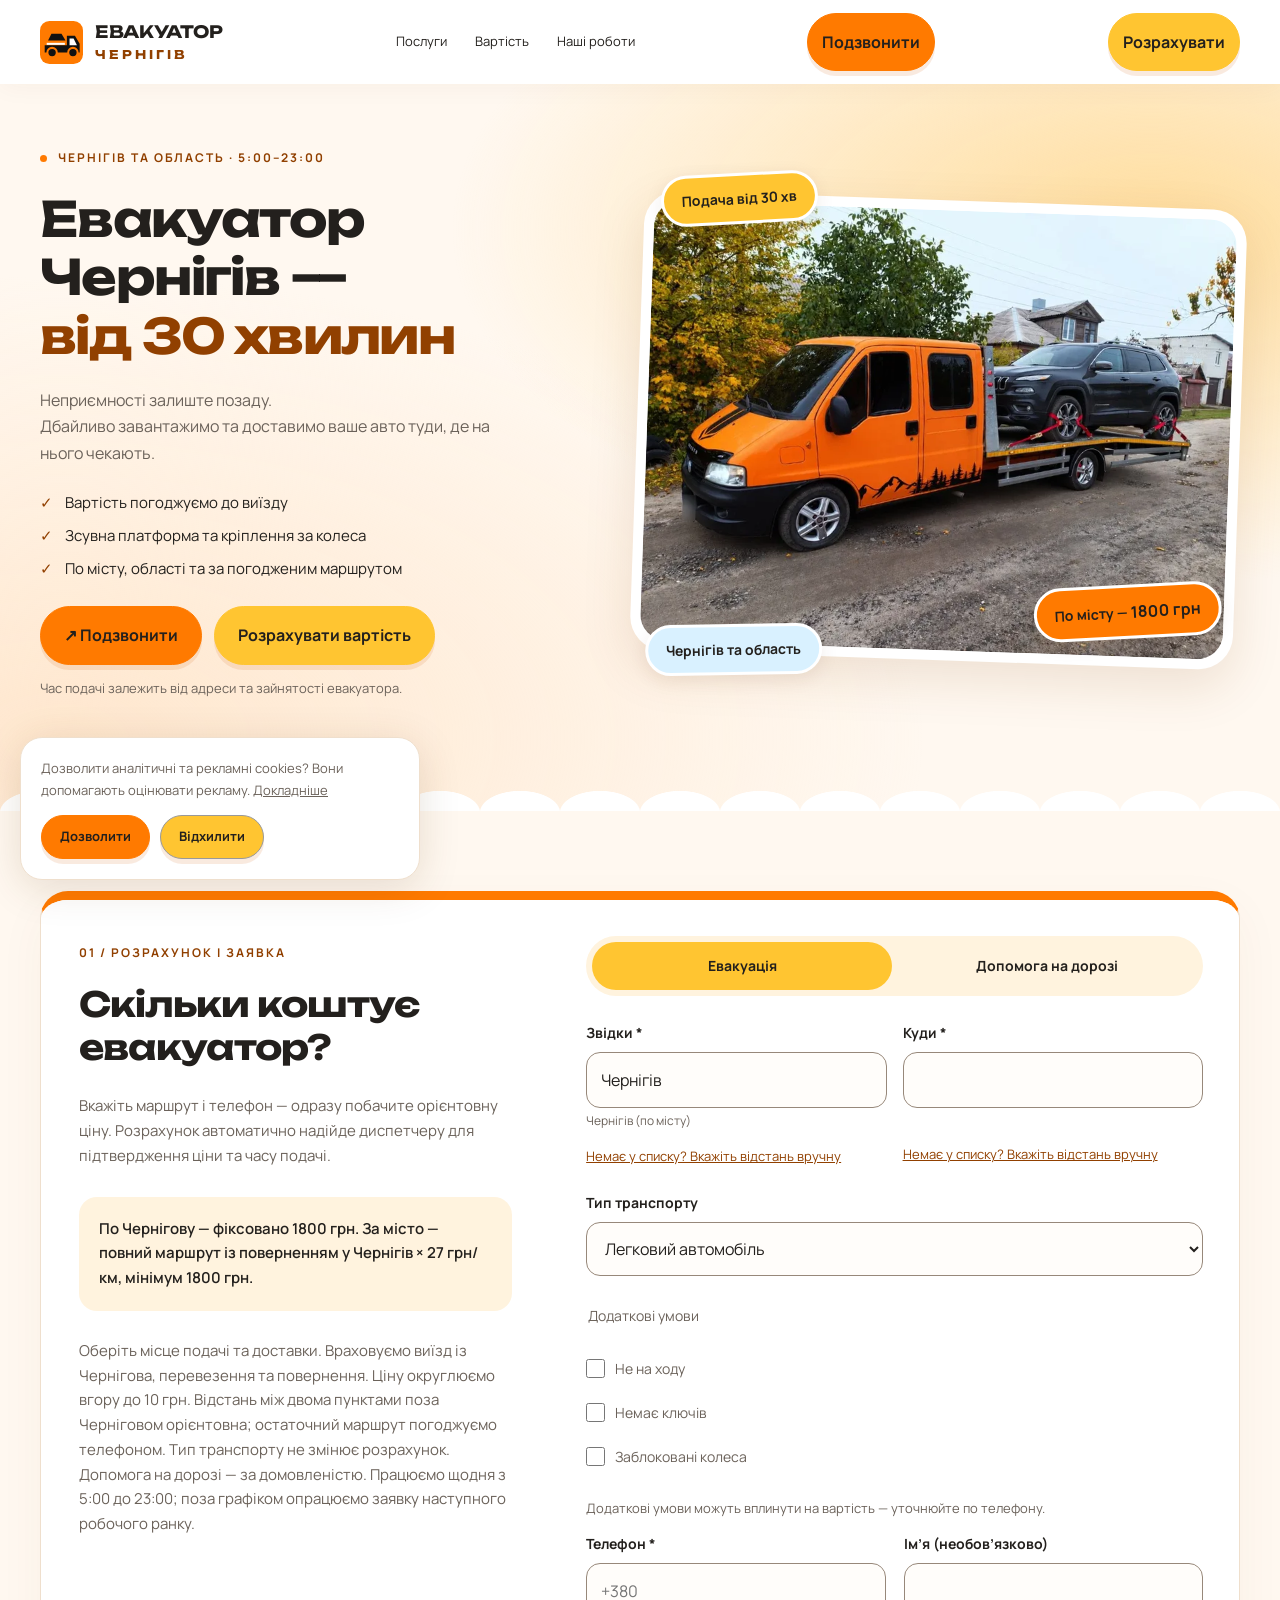
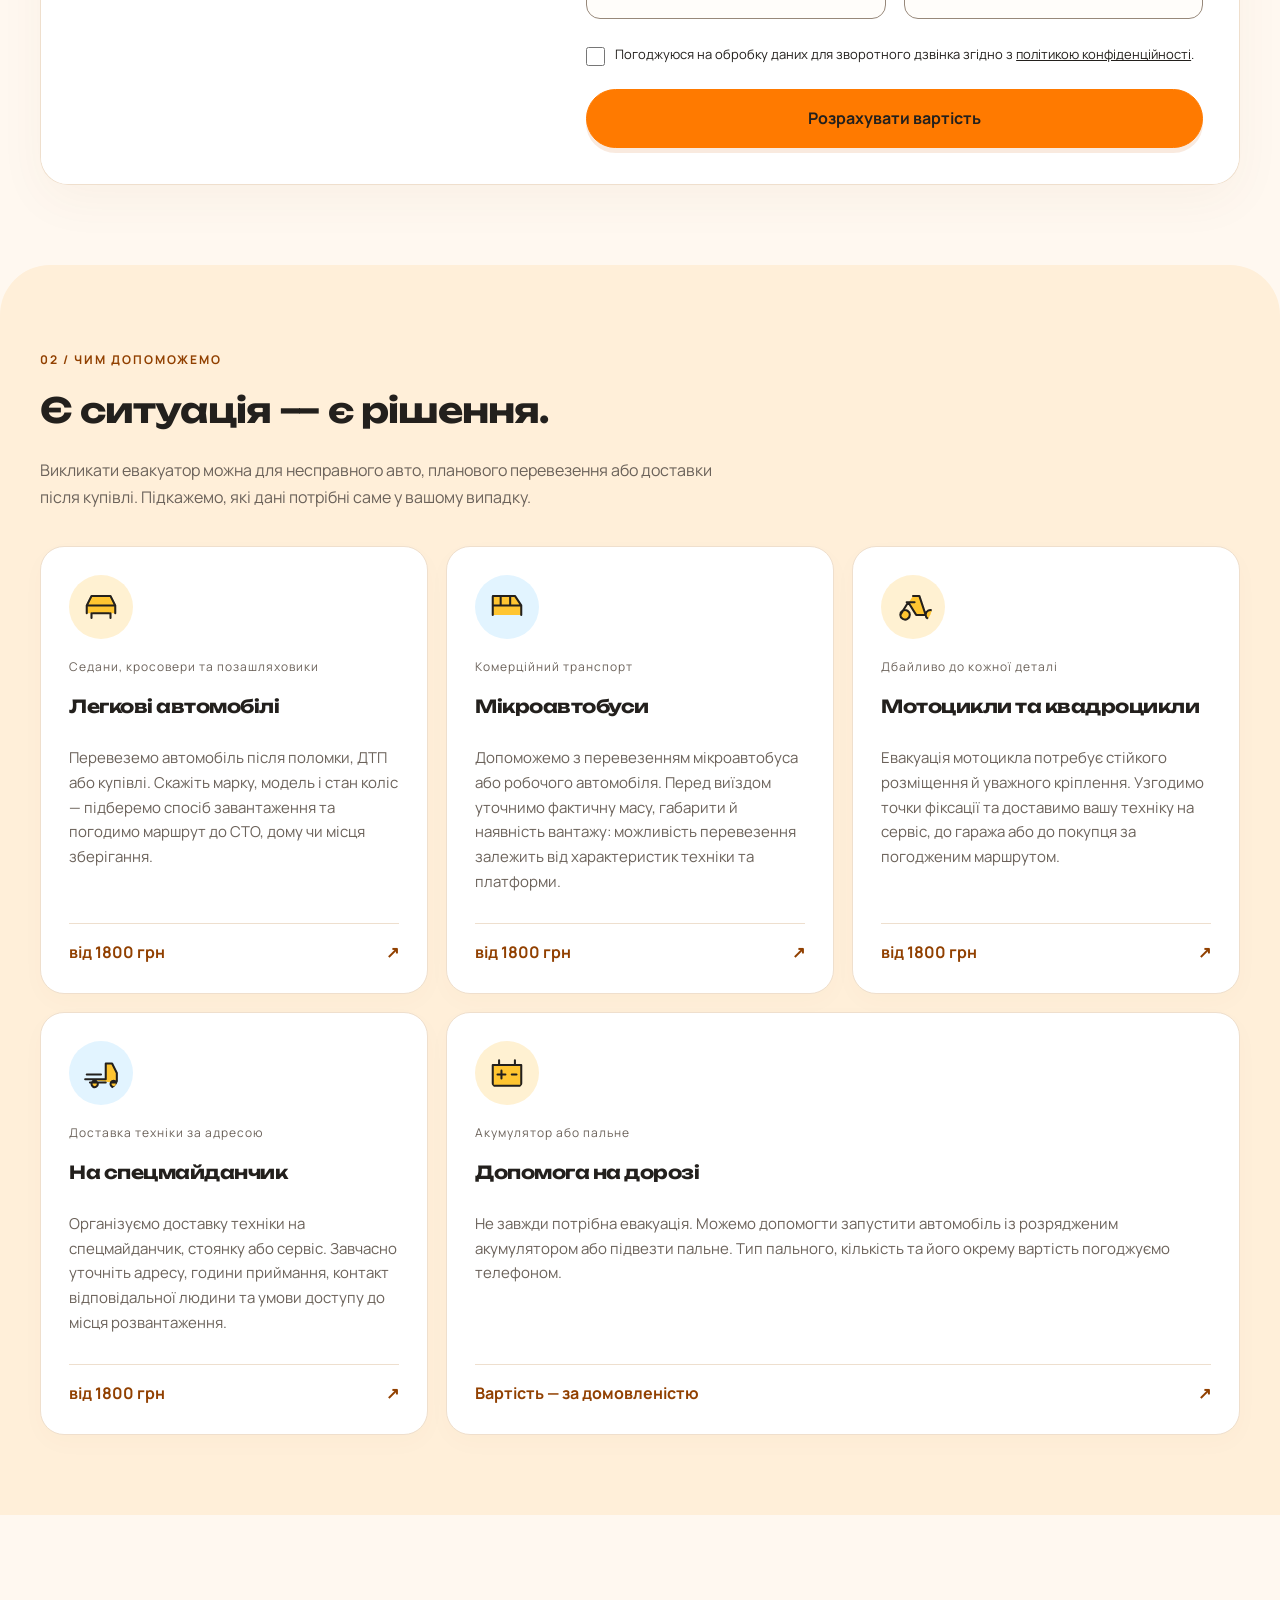
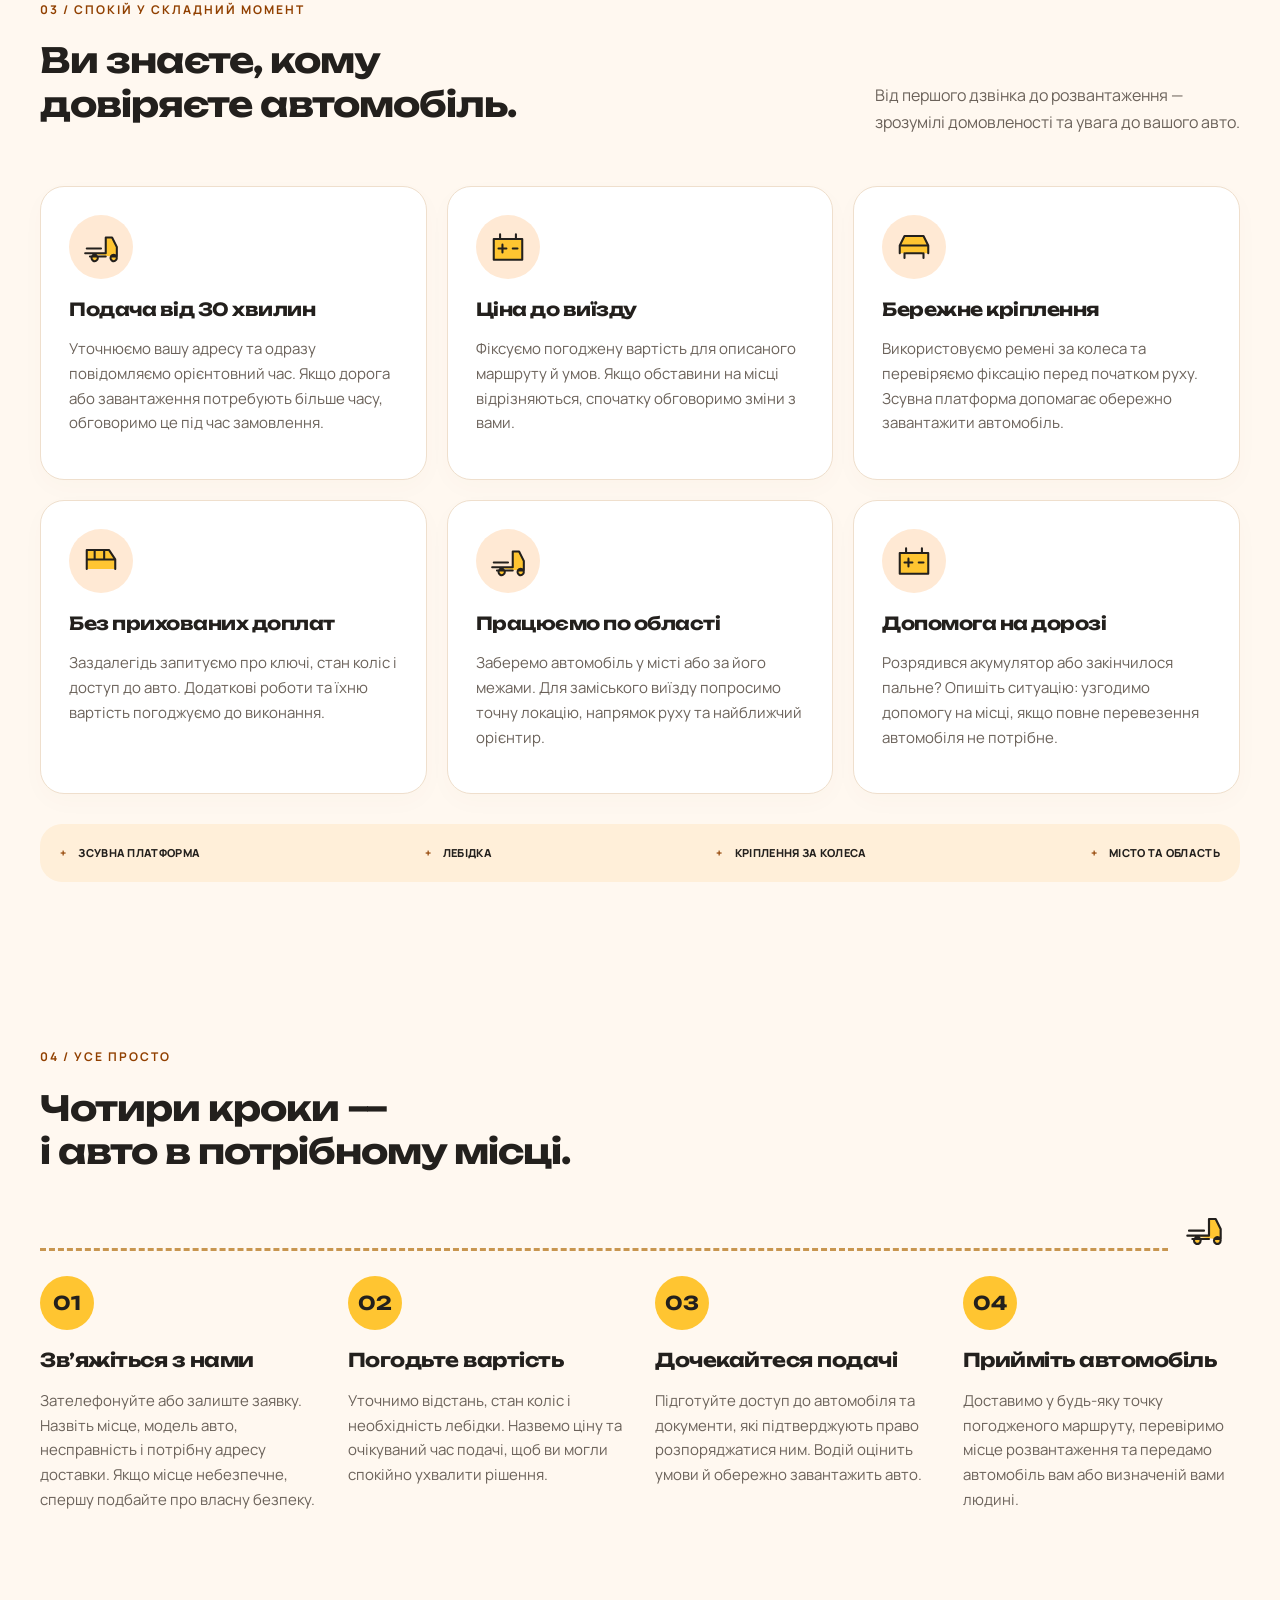
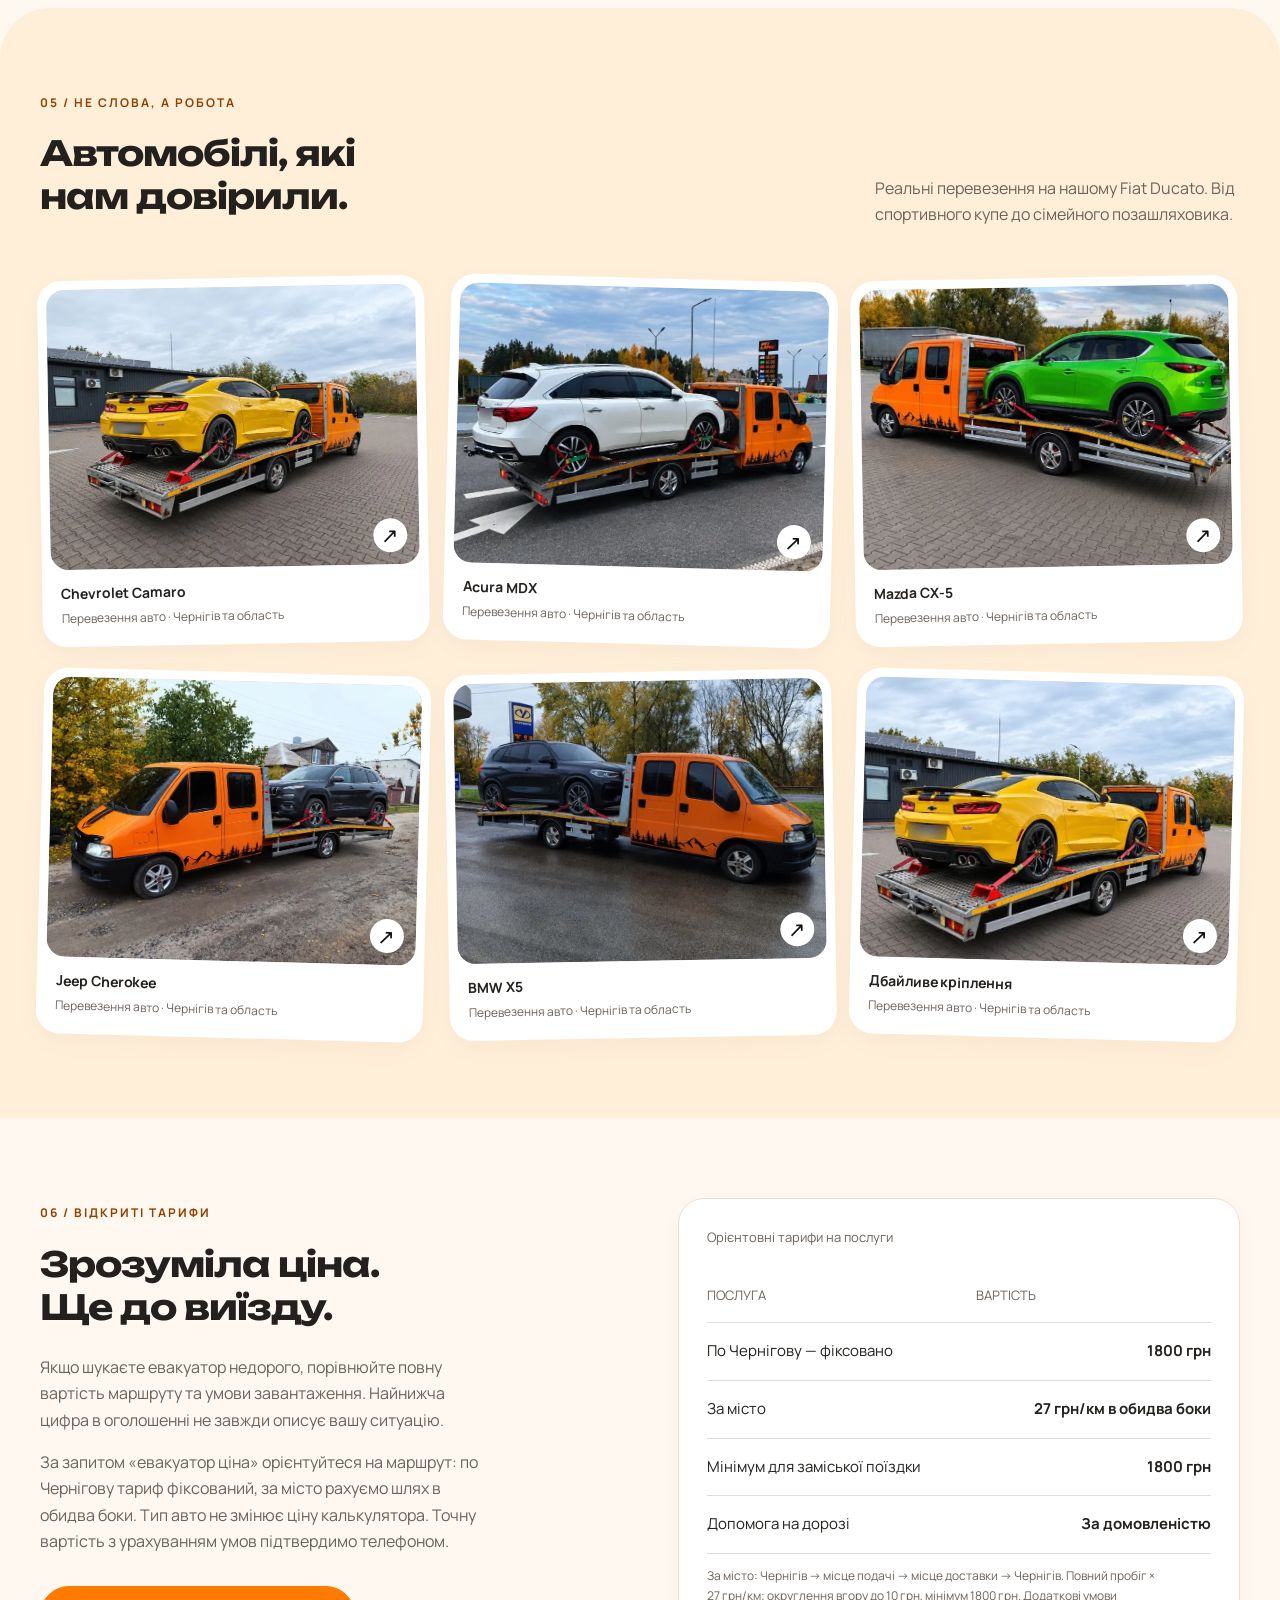
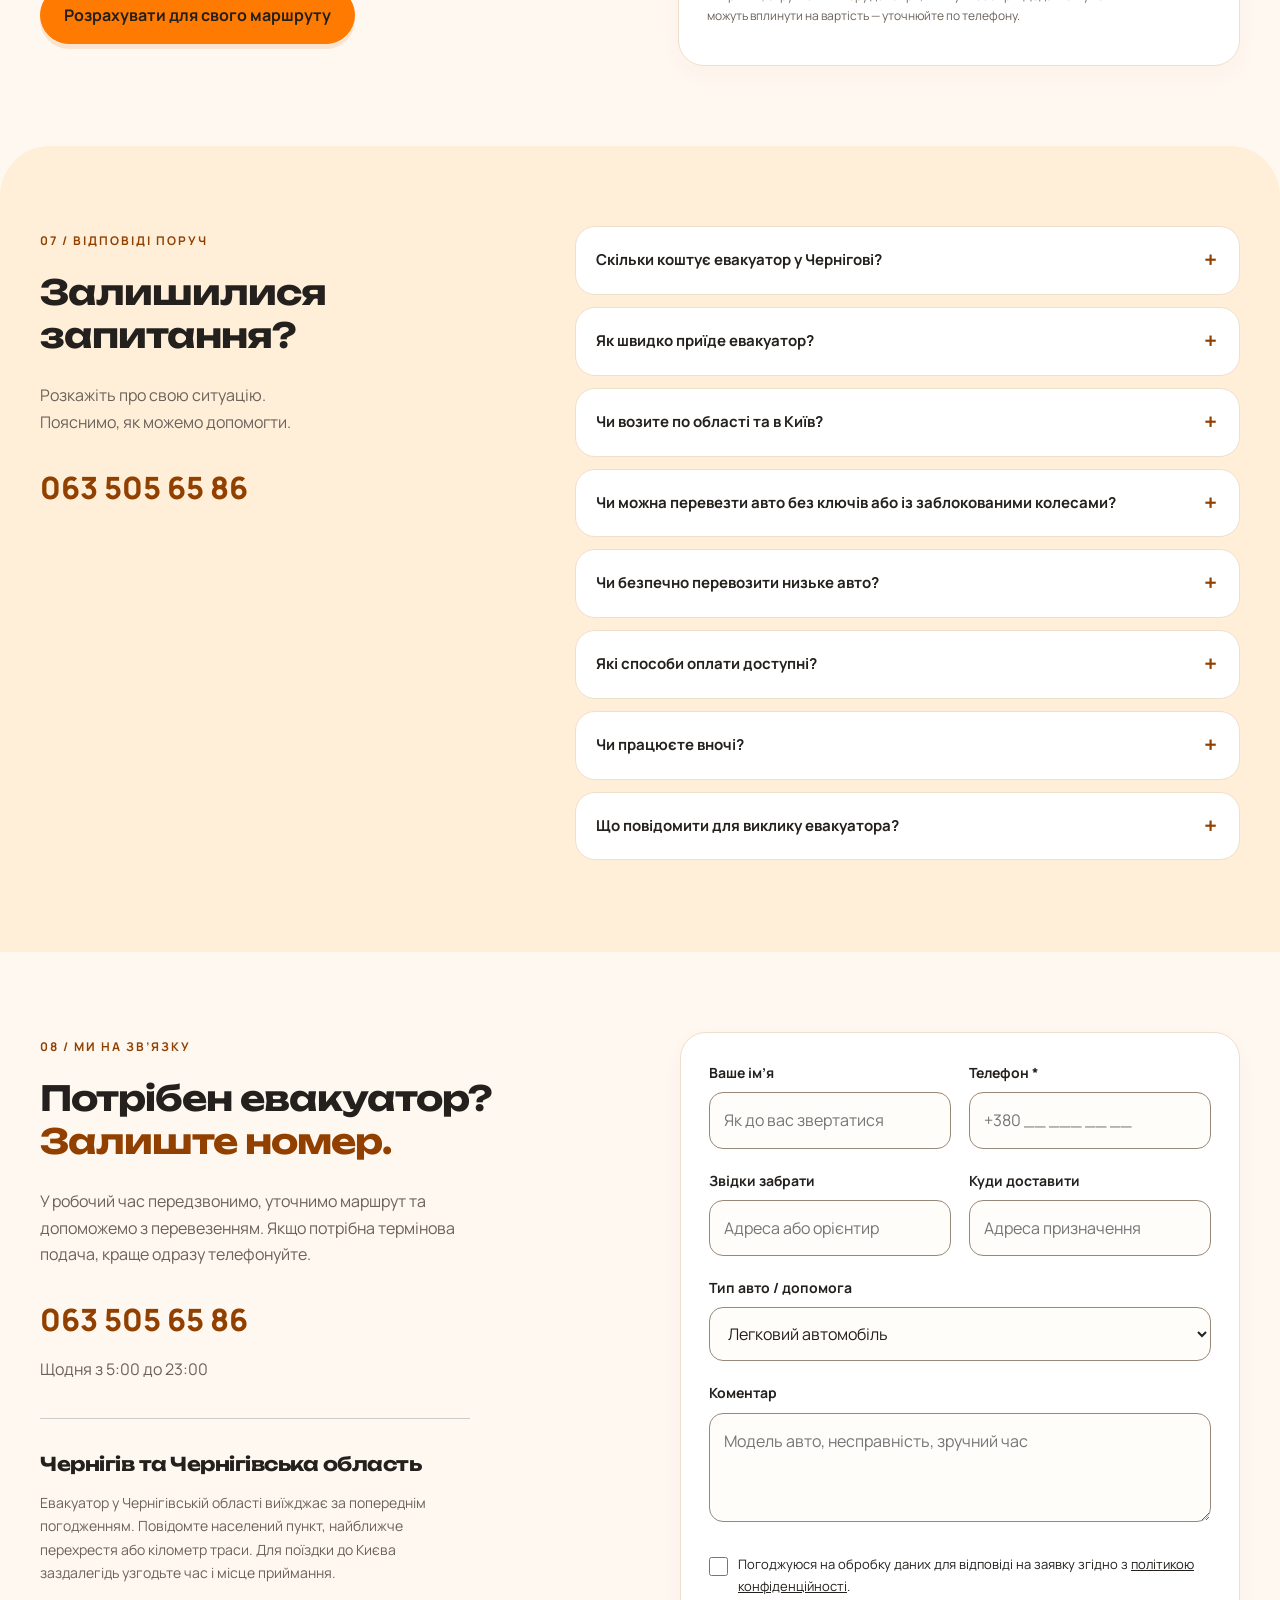
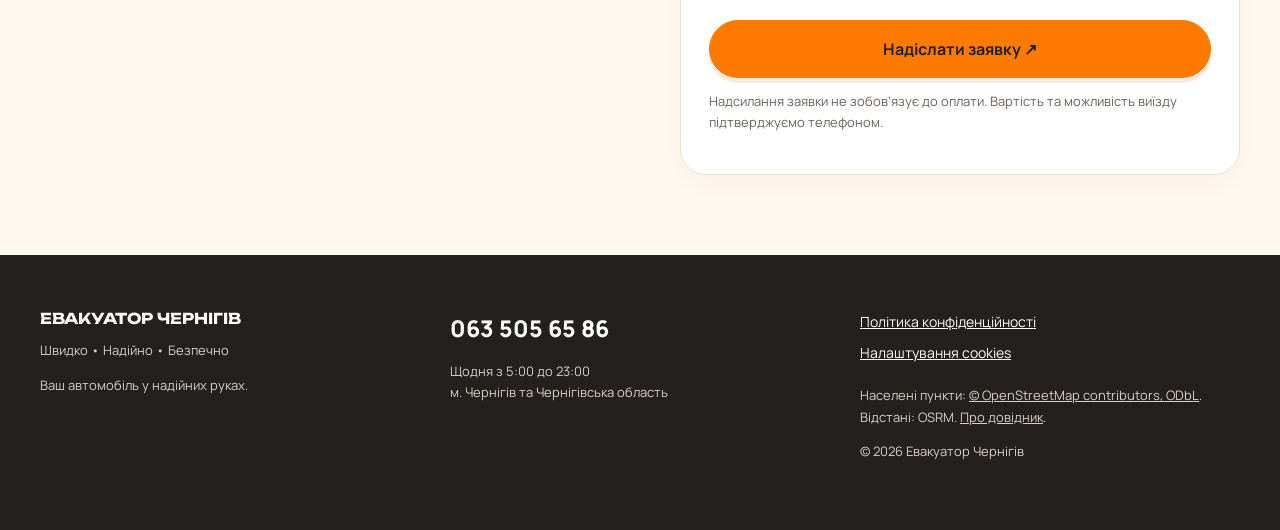
==== commit 5b271724: "Redesign landing page with warm light theme and calculator first" ====
--- a/index.html
+++ b/index.html
@@ -1,15 +1,15 @@
-<!doctype html><html lang="uk"><head><meta charset="utf-8"><meta name="viewport" content="width=device-width,initial-scale=1"><title>Евакуатор Чернігів ☎ 063 505 65 86 — від 30 хв</title><meta name="description" content="Евакуатор у Чернігові та області від 1800 грн. Подача від 30 хв. Щодня 5:00–23:00. Дбайливе перевезення авто. Телефонуйте 063 505 65 86."><meta name="robots" content="index,follow"><meta name="theme-color" content="#111111"><link rel="canonical" href="https://evakuator-che.online/"><link rel="icon" href="favicon.svg" type="image/svg+xml"><link rel="apple-touch-icon" href="apple-touch-icon.png"><meta property="og:type" content="website"><meta property="og:locale" content="uk_UA"><meta property="og:title" content="Евакуатор Чернігів ☎ 063 505 65 86 — від 30 хв"><meta property="og:description" content="Евакуатор у Чернігові та області від 1800 грн. Подача від 30 хв. Щодня 5:00–23:00. Дбайливе перевезення авто. Телефонуйте 063 505 65 86."><meta property="og:url" content="https://evakuator-che.online/"><meta property="og:image" content="https://evakuator-che.online/img/og-image.jpg"><meta property="og:image:width" content="1200"><meta property="og:image:height" content="630"><meta name="twitter:card" content="summary_large_image"><meta name="twitter:title" content="Евакуатор Чернігів ☎ 063 505 65 86 — від 30 хв"><meta name="twitter:description" content="Евакуатор у Чернігові та області від 1800 грн. Подача від 30 хв. Щодня 5:00–23:00. Дбайливе перевезення авто. Телефонуйте 063 505 65 86."><meta name="twitter:image" content="https://evakuator-che.online/img/og-image.jpg"><link rel="preconnect" href="https://fonts.googleapis.com"><link rel="preconnect" href="https://fonts.gstatic.com" crossorigin><link href="https://fonts.googleapis.com/css2?family=Inter:wght@400;500;600;700&family=Montserrat:wght@800;900&display=swap" rel="stylesheet"><style>*{box-sizing:border-box}html{scroll-behavior:smooth;scroll-padding-top:100px}body{margin:0;background:#f6f5f1;color:#171717;font-family:Inter,Arial,sans-serif;line-height:1.65}a{color:inherit}img{max-width:100%;display:block}h1,h2,h3{font-family:Montserrat,Arial,sans-serif;line-height:1.12}button,input,select,textarea{font:inherit}.wrap{width:min(1200px,calc(100% - 40px));margin:auto}.topbar{position:sticky;top:0;z-index:20;background:#111;color:#fff}.topbar .wrap{display:flex;align-items:center;justify-content:space-between;gap:16px;min-height:84px}.logo{font:900 17px/1.15 Montserrat,Arial,sans-serif;text-decoration:none;display:flex;align-items:center;gap:12px}.logo img{width:43px;height:43px}.logo small{display:block;color:#ff8c1a;font-size:12px;letter-spacing:3px;margin-top:6px}.button{display:inline-flex;align-items:center;justify-content:center;gap:12px;background:#ff7a00;border:1px solid #ff7a00;border-radius:5px;padding:15px 23px;color:#111;font-weight:800;text-decoration:none;cursor:pointer;min-height:52px}.hero{background:#111;color:#fff;overflow:hidden}.hero-grid{display:grid;grid-template-columns:1fr 1.1fr;align-items:center;min-height:660px;gap:30px;padding-block:65px}.eyebrow{font-size:12px;font-weight:800;letter-spacing:2px;text-transform:uppercase;color:#a44400}.hero .eyebrow{color:#ff9b40}h1{font-size:clamp(40px,4.6vw,65px);font-weight:900;letter-spacing:-2px;margin:22px 0}h1 span{color:#ff8c1a}.hero-media{position:relative}.hero-media img{height:490px;width:100%;object-fit:cover;border-radius:8px;object-position:48%}.hero-copy>p{color:#ccc;max-width:470px}.actions{display:flex;gap:12px;flex-wrap:wrap}.outline{background:transparent;color:inherit;border-color:#666}.hero ul{padding:0;list-style:none;font-size:14px;margin:25px 0}.hero li{margin:8px 0}.hero li:before{content:"✓";color:#ff8c1a;margin-right:12px}.hero-note{font-size:12px}.hazard{height:8px;background:repeating-linear-gradient(-50deg,#ffb52e 0 15px,#111 15px 30px)}@media(max-width:760px){.wrap{width:calc(100% - 32px)}.topbar .wrap{min-height:72px}.topbar .header-phone{display:none}.topbar .button{padding:10px 16px;min-height:44px}.hero-grid{grid-template-columns:1fr;padding-block:36px;gap:26px;min-height:0}h1{font-size:42px;letter-spacing:-1.8px}.hero-media img{height:290px}.hero .actions{display:grid;grid-template-columns:1fr}.hero-copy>p{font-size:15px}}</style><link rel="stylesheet" href="css/style.css"><script type="application/ld+json">{"@context":"https://schema.org","@graph":[{"@type":["LocalBusiness","AutomotiveBusiness"],"@id":"https://evakuator-che.online/#business","name":"Евакуатор Чернігів","telephone":"+380635056586","url":"https://evakuator-che.online/","image":"https://evakuator-che.online/img/og-image.jpg","priceRange":"₴₴","address":{"@type":"PostalAddress","addressLocality":"Чернігів","addressRegion":"Чернігівська область","addressCountry":"UA"},"geo":{"@type":"GeoCoordinates","latitude":51.4982,"longitude":31.2893},"areaServed":[{"@type":"City","name":"Чернігів"},{"@type":"AdministrativeArea","name":"Чернігівська область"}],"openingHoursSpecification":{"@type":"OpeningHoursSpecification","dayOfWeek":["Monday","Tuesday","Wednesday","Thursday","Friday","Saturday","Sunday"],"opens":"05:00","closes":"23:00"},"hasOfferCatalog":{"@type":"OfferCatalog","name":"Послуги евакуатора","itemListElement":[{"@type":"Offer","price":1800,"priceCurrency":"UAH","description":"Фіксований тариф по Чернігову. Додаткові умови уточнюйте телефоном.","priceSpecification":{"@type":"PriceSpecification","price":1800,"priceCurrency":"UAH"},"itemOffered":{"@type":"Service","name":"Легкові автомобілі"}},{"@type":"Offer","price":1800,"priceCurrency":"UAH","description":"Фіксований тариф по Чернігову. Додаткові умови уточнюйте телефоном.","priceSpecification":{"@type":"PriceSpecification","price":1800,"priceCurrency":"UAH"},"itemOffered":{"@type":"Service","name":"Мікроавтобуси"}},{"@type":"Offer","price":1800,"priceCurrency":"UAH","description":"Фіксований тариф по Чернігову. Додаткові умови уточнюйте телефоном.","priceSpecification":{"@type":"PriceSpecification","price":1800,"priceCurrency":"UAH"},"itemOffered":{"@type":"Service","name":"Мотоцикли та квадроцикли"}},{"@type":"Offer","price":1800,"priceCurrency":"UAH","description":"Фіксований тариф по Чернігову. Додаткові умови уточнюйте телефоном.","priceSpecification":{"@type":"PriceSpecification","price":1800,"priceCurrency":"UAH"},"itemOffered":{"@type":"Service","name":"На спецмайданчик"}},{"@type":"Offer","description":"Вартість — за домовленістю","itemOffered":{"@type":"Service","name":"Допомога на дорозі"}},{"@type":"Offer","price":27,"priceCurrency":"UAH","description":"27 грн/км в обидва боки. Повний маршрут: Чернігів → місце подачі → місце доставки → Чернігів. Округлення вгору до 10 грн. Мінімальна вартість 1800 грн.","priceSpecification":{"@type":"UnitPriceSpecification","price":27,"priceCurrency":"UAH","unitText":"км","referenceQuantity":{"@type":"QuantitativeValue","value":1,"unitText":"км"}},"itemOffered":{"@type":"Service","name":"Евакуація за місто"}}]}},{"@type":"FAQPage","mainEntity":[{"@type":"Question","name":"Скільки коштує евакуатор у Чернігові?","acceptedAnswer":{"@type":"Answer","text":"По Чернігову діє фіксований тариф 1800 грн. За місто — 27 грн/км в обидва боки: Чернігів → місце подачі → місце доставки → Чернігів, але не менше 1800 грн. Розрахунок округлюємо вгору до 10 грн. Тип авто не змінює тариф. Додаткові умови можуть вплинути на вартість — уточнюйте по телефону. Допомога на дорозі — за домовленістю."}},{"@type":"Question","name":"Як швидко приїде евакуатор?","acceptedAnswer":{"@type":"Answer","text":"Орієнтовна подача по Чернігову — від 30 хвилин. Час залежить від вашої адреси, дорожньої ситуації та поточної зайнятості. Під час дзвінка уточнимо місце й повідомимо реальний час прибуття. Це орієнтир, а не гарантія прибуття за фіксований час."}},{"@type":"Question","name":"Чи возите по області та в Київ?","acceptedAnswer":{"@type":"Answer","text":"Так, узгоджуємо перевезення по Чернігівській області та до Києва. Назвіть обидві адреси, бажаний час і модель автомобіля. Доступність далекої поїздки, маршрут та повну вартість підтверджуємо перед замовленням."}},{"@type":"Question","name":"Чи можна перевезти авто без ключів або із заблокованими колесами?","acceptedAnswer":{"@type":"Answer","text":"Такі ситуації розглядаємо індивідуально. Обов’язково попередьте, які колеса заблоковані, чи працює кермо та чи є доступ до автомобіля. Перед виїздом перевіримо можливість безпечного завантаження наявним обладнанням і погодимо додаткові роботи."}},{"@type":"Question","name":"Чи безпечно перевозити низьке авто?","acceptedAnswer":{"@type":"Answer","text":"Зсувна платформа забезпечує пологий заїзд, а ремені фіксують автомобіль за колеса. Для низького кліренсу завчасно уточнимо висоту, стан бамперів і місце завантаження. Остаточне рішення щодо безпечного заїзду приймаємо з урахуванням конкретного автомобіля."}},{"@type":"Question","name":"Які способи оплати доступні?","acceptedAnswer":{"@type":"Answer","text":"Спосіб оплати погодьте під час дзвінка до виїзду евакуатора. Уточніть, чи потрібна оплата переказом, готівкою або документи для підприємства. Не надсилайте передоплату за реквізитами, які не були підтверджені особисто телефоном."}},{"@type":"Question","name":"Чи працюєте вночі?","acceptedAnswer":{"@type":"Answer","text":"Працюємо щодня з 5:00 до 23:00. Виклики після 23:00 не обслуговуємо. Бажаний час виїзду повідомте телефоном або в коментарі до заявки. Вартість уточнюйте телефоном. Заявки поза графіком переглядаємо наступного робочого ранку."}},{"@type":"Question","name":"Що повідомити для виклику евакуатора?","acceptedAnswer":{"@type":"Answer","text":"Назвіть адресу або орієнтир, марку авто, характер несправності та пункт призначення. Повідомте про відсутність ключів, заблоковані колеса, низький кліренс або обмежений під’їзд. Залиште номер, за яким водій зможе зв’язатися з вами."}}]},{"@type":"WebSite","@id":"https://evakuator-che.online/#website","url":"https://evakuator-che.online/","name":"Евакуатор Чернігів","inLanguage":"uk"},{"@type":"BreadcrumbList","itemListElement":[{"@type":"ListItem","position":1,"name":"Евакуатор Чернігів","item":"https://evakuator-che.online/"}]}]}</script><script src="js/config.js" defer></script><script src="js/calculate.js" defer></script><script src="js/places.js" defer></script><script src="js/app.js" defer></script></head><body><a class="skip" href="#main">Перейти до вмісту</a><header class="topbar"><div class="wrap"><a class="logo" href="./"><img src="favicon.svg" width="43" height="43" alt="" loading="lazy"><span>ЕВАКУАТОР<small>ЧЕРНІГІВ</small></span></a><nav aria-label="Головна навігація"><a href="#services">Послуги</a><a href="#calculator" data-calc-link>Вартість</a><a href="#works">Наші роботи</a></nav><a class="button header-call" href="tel:+380635056586">Подзвонити</a><a class="button outline header-calc" href="#calculator" data-calc-link>Розрахувати</a></div></header><main id="main">
- <section class="hero"><div class="wrap hero-grid"><div class="hero-copy"><div class="eyebrow"><span class="status-dot"></span> Чернігів та область · 5:00–23:00</div><h1>Евакуатор<br>Чернігів —<br><span>від 30 хвилин</span></h1><p>Неприємності залиште позаду.<br>Дбайливо завантажимо та доставимо ваше авто туди, де на нього чекають.</p><ul><li>Вартість погоджуємо до виїзду</li><li>Зсувна платформа та кріплення за колеса</li><li>По місту, області та за погодженим маршрутом</li></ul><div class="actions"><a class="button" href="tel:+380635056586">↗ Подзвонити</a><a class="button outline" href="#calculator" data-calc-link>Розрахувати вартість</a></div><p class="hero-note">Час подачі залежить від адреси та зайнятості евакуатора.</p></div><div class="hero-media"><picture><source type="image/webp" srcset="img/jeep-800.webp 800w, img/jeep-1600.webp 1600w" sizes="(max-width: 760px) 100vw, 60vw"><img src="img/jeep-800.webp" alt="Помаранчевий Fiat Ducato перевозить Jeep Cherokee на платформі в Чернігові" width="1280" height="964" fetchpriority="high" decoding="async"></picture><div class="photo-label"><span class="status-dot"></span> Наш евакуатор. Наші реальні роботи.</div><div class="price-tag"><small>ПО ЧЕРНІГОВУ</small><strong>від 1800 <span>грн</span></strong><small>Точну ціну узгодимо до виїзду</small></div></div></div><div class="hazard"></div></section>
- <div class="trust-strip"><div class="wrap"><span>ЗСУВНА ПЛАТФОРМА</span><span>ЛЕБІДКА</span><span>КРІПЛЕННЯ ЗА КОЛЕСА</span><span>МІСТО ТА ОБЛАСТЬ</span></div></div>
- <section class="section wrap" id="benefits"><div class="section-heading"><div><span class="eyebrow">01 / Спокій у складний момент</span><h2>Ви знаєте, кому<br>довіряєте автомобіль.</h2></div><p>Від першого дзвінка до розвантаження — зрозумілі домовленості та увага до вашого авто.</p></div><div class="benefit-grid"><article class="benefit reveal"><span class="card-number">01</span><h3>Подача від 30 хвилин</h3><p>Уточнюємо вашу адресу та одразу повідомляємо орієнтовний час. Якщо дорога або завантаження потребують більше часу, обговоримо це під час замовлення.</p></article><article class="benefit reveal"><span class="card-number">02</span><h3>Ціна до виїзду</h3><p>Фіксуємо погоджену вартість для описаного маршруту й умов. Якщо обставини на місці відрізняються, спочатку обговоримо зміни з вами.</p></article><article class="benefit reveal"><span class="card-number">03</span><h3>Бережне кріплення</h3><p>Використовуємо ремені за колеса та перевіряємо фіксацію перед початком руху. Зсувна платформа допомагає обережно завантажити автомобіль.</p></article><article class="benefit reveal"><span class="card-number">04</span><h3>Без прихованих доплат</h3><p>Заздалегідь запитуємо про ключі, стан коліс і доступ до авто. Додаткові роботи та їхню вартість погоджуємо до виконання.</p></article><article class="benefit reveal"><span class="card-number">05</span><h3>Працюємо по області</h3><p>Заберемо автомобіль у місті або за його межами. Для заміського виїзду попросимо точну локацію, напрямок руху та найближчий орієнтир.</p></article><article class="benefit reveal"><span class="card-number">06</span><h3>Допомога на дорозі</h3><p>Розрядився акумулятор або закінчилося пальне? Опишіть ситуацію: узгодимо допомогу на місці, якщо повне перевезення автомобіля не потрібне.</p></article></div></section>
- <section class="section services" id="services"><div class="wrap"><span class="eyebrow">02 / Чим допоможемо</span><h2>Є ситуація — є рішення.</h2><p class="section-intro">Викликати евакуатор можна для несправного авто, планового перевезення або доставки після купівлі. Підкажемо, які дані потрібні саме у вашому випадку.</p><div class="service-grid"><article class="service-card reveal"><svg viewBox="0 0 24 24" fill="none" stroke="currentColor" stroke-width="1.6" stroke-linecap="round" stroke-linejoin="round" aria-hidden="true"> <path d="M3 16v-5l3-6h12l3 6v5M3 11h18M7 16h10M6 16v3M18 16v3"/></svg><span class="service-kicker">Седани, кросовери та позашляховики</span><h3>Легкові автомобілі</h3><p>Перевеземо автомобіль після поломки, ДТП або купівлі. Скажіть марку, модель і стан коліс — підберемо спосіб завантаження та погодимо маршрут до СТО, дому чи місця зберігання.</p><a href="#request">від 1800 грн <span aria-hidden="true">↗</span></a></article><article class="service-card reveal"><svg viewBox="0 0 24 24" fill="none" stroke="currentColor" stroke-width="1.6" stroke-linecap="round" stroke-linejoin="round" aria-hidden="true"> <path d="M3 17V5h14l4 6v6M3 11h18M8 5v6M14 5v6"/></svg><span class="service-kicker">Комерційний транспорт</span><h3>Мікроавтобуси</h3><p>Допоможемо з перевезенням мікроавтобуса або робочого автомобіля. Перед виїздом уточнимо фактичну масу, габарити й наявність вантажу: можливість перевезення залежить від характеристик техніки та платформи.</p><a href="#request">від 1800 грн <span aria-hidden="true">↗</span></a></article><article class="service-card reveal"><svg viewBox="0 0 24 24" fill="none" stroke="currentColor" stroke-width="1.6" stroke-linecap="round" stroke-linejoin="round" aria-hidden="true"> <path d="M4 17a3 3 0 1 0 0-.1M20 17a3 3 0 1 0 0-.1M4 17l5-8 5 8h6l-4-12h-4M8 9h5"/></svg><span class="service-kicker">Дбайливо до кожної деталі</span><h3>Мотоцикли та квадроцикли</h3><p>Евакуація мотоцикла потребує стійкого розміщення й уважного кріплення. Узгодимо точки фіксації та доставимо вашу техніку на сервіс, до гаража або до покупця за погодженим маршрутом.</p><a href="#request">від 1800 грн <span aria-hidden="true">↗</span></a></article><article class="service-card reveal"><svg viewBox="0 0 24 24" fill="none" stroke="currentColor" stroke-width="1.6" stroke-linecap="round" stroke-linejoin="round" aria-hidden="true"> <path d="M2 16h13V6h4l3 6v6h-3M5 18h10M3 13h9M6 19a2 2 0 1 0 0-.1M18 19a2 2 0 1 0 0-.1"/></svg><span class="service-kicker">Доставка техніки за адресою</span><h3>На спецмайданчик</h3><p>Організуємо доставку техніки на спецмайданчик, стоянку або сервіс. Завчасно уточніть адресу, години приймання, контакт відповідальної людини та умови доступу до місця розвантаження.</p><a href="#request">від 1800 грн <span aria-hidden="true">↗</span></a></article><article class="service-card reveal"><svg viewBox="0 0 24 24" fill="none" stroke="currentColor" stroke-width="1.6" stroke-linecap="round" stroke-linejoin="round" aria-hidden="true"> <path d="M3 7h18v13H3zM7 7V4M17 7V4M6 13h5M8.5 10.5v5M15 13h3"/></svg><span class="service-kicker">Акумулятор або пальне</span><h3>Допомога на дорозі</h3><p>Не завжди потрібна евакуація. Можемо допомогти запустити автомобіль із розрядженим акумулятором або підвезти пальне. Тип пального, кількість та його окрему вартість погоджуємо телефоном.</p><a href="#request">Вартість — за домовленістю <span aria-hidden="true">↗</span></a></article></div></div></section>
- <section class="section wrap" id="calculator"><div class="calculator-shell"><div class="calc-intro"><span class="eyebrow">03 / Розрахунок і заявка</span><h2>Скільки коштує евакуатор</h2><p>Вкажіть маршрут і телефон — одразу побачите орієнтовну ціну. Розрахунок автоматично надійде диспетчеру для підтвердження ціни та часу подачі.</p><div class="calc-note">По Чернігову — фіксовано 1800 грн. За місто — повний маршрут із поверненням у Чернігів × 27 грн/км, мінімум 1800 грн.</div><p>Оберіть місце подачі та доставки. Враховуємо виїзд із Чернігова, перевезення та повернення. Ціну округлюємо вгору до 10 грн. Відстань між двома пунктами поза Черніговом орієнтовна; остаточний маршрут погоджуємо телефоном. Тип транспорту не змінює розрахунок. Допомога на дорозі — за домовленістю. Працюємо щодня з 5:00 до 23:00; поза графіком опрацюємо заявку наступного робочого ранку.</p></div><div class="calc-panel"><form id="calc-form" novalidate><fieldset class="mode-tabs"><legend>Тип послуги</legend><label><input type="radio" name="service" value="tow" checked><span>Евакуація</span></label><label><input type="radio" name="service" value="help"><span>Допомога на дорозі</span></label></fieldset>
+<!doctype html><html lang="uk"><head><meta charset="utf-8"><meta name="viewport" content="width=device-width,initial-scale=1"><title>Евакуатор Чернігів ☎ 063 505 65 86 — від 30 хв</title><meta name="description" content="Евакуатор у Чернігові та області від 1800 грн. Подача від 30 хв. Щодня 5:00–23:00. Дбайливе перевезення авто. Телефонуйте 063 505 65 86."><meta name="robots" content="index,follow"><meta name="theme-color" content="#FFF8F0"><link rel="canonical" href="https://evakuator-che.online/"><link rel="icon" href="favicon.svg" type="image/svg+xml"><link rel="apple-touch-icon" href="apple-touch-icon.png"><meta property="og:type" content="website"><meta property="og:locale" content="uk_UA"><meta property="og:title" content="Евакуатор Чернігів ☎ 063 505 65 86 — від 30 хв"><meta property="og:description" content="Евакуатор у Чернігові та області від 1800 грн. Подача від 30 хв. Щодня 5:00–23:00. Дбайливе перевезення авто. Телефонуйте 063 505 65 86."><meta property="og:url" content="https://evakuator-che.online/"><meta property="og:image" content="https://evakuator-che.online/img/og-image.jpg"><meta property="og:image:width" content="1200"><meta property="og:image:height" content="630"><meta name="twitter:card" content="summary_large_image"><meta name="twitter:title" content="Евакуатор Чернігів ☎ 063 505 65 86 — від 30 хв"><meta name="twitter:description" content="Евакуатор у Чернігові та області від 1800 грн. Подача від 30 хв. Щодня 5:00–23:00. Дбайливе перевезення авто. Телефонуйте 063 505 65 86."><meta name="twitter:image" content="https://evakuator-che.online/img/og-image.jpg"><link rel="preconnect" href="https://fonts.googleapis.com"><link rel="preconnect" href="https://fonts.gstatic.com" crossorigin><link href="https://fonts.googleapis.com/css2?family=Manrope:wght@400;700&family=Unbounded:wght@600;700&display=swap" rel="stylesheet"><style>*{box-sizing:border-box}html{scroll-behavior:smooth;scroll-padding-top:100px}body{margin:0;background:#FFF8F0;color:#23201D;font-family:Manrope,Arial,sans-serif;line-height:1.65}a{color:inherit}img{max-width:100%;display:block}h1,h2,h3{font-family:Unbounded,Arial,sans-serif;line-height:1.2;font-weight:700}button,input,select,textarea{font:inherit}.wrap{width:min(1200px,calc(100% - 40px));margin:auto}.topbar{position:sticky;top:0;z-index:20;background:#fff;color:#23201D}.topbar .wrap{display:flex;align-items:center;justify-content:space-between;gap:16px;min-height:84px}.logo{font:700 17px/1.15 Unbounded,Arial,sans-serif;text-decoration:none;display:flex;align-items:center;gap:12px}.logo img{width:43px;height:43px}.logo small{display:block;color:#914000;font-size:12px;letter-spacing:3px;margin-top:6px}.button{display:inline-flex;align-items:center;justify-content:center;gap:12px;background:#ff7a00;border:1px solid #ff7a00;border-radius:999px;padding:15px 23px;color:#23201D;font-weight:700;text-decoration:none;cursor:pointer;min-height:52px}.hero{background:#FFF8F0;color:#23201D;overflow:hidden}.hero-grid{display:grid;grid-template-columns:1fr 1.1fr;align-items:center;min-height:660px;gap:48px;padding-block:64px 80px}.eyebrow{font-size:12px;font-weight:700;letter-spacing:2px;text-transform:uppercase;color:#914000}h1{font-size:clamp(32px,3.8vw,54px);letter-spacing:-1.6px;margin:22px 0}h1 span{color:#914000}.hero-media{position:relative}.hero-media img{height:440px;width:100%;object-fit:cover;border-radius:26px;object-position:48%}.hero-copy>p{color:#6B625A;max-width:470px}.actions{display:flex;gap:12px;flex-wrap:wrap}.outline{background:#ffc531;color:inherit;border-color:#ffc531}.hero ul{padding:0;list-style:none;font-size:15px;margin:25px 0}.hero li{margin:8px 0}.hero li:before{content:"✓";color:#914000;margin-right:12px}.hero-note{font-size:13px}@media(max-width:760px){.wrap{width:calc(100% - 32px)}.topbar .wrap{min-height:72px}.topbar .header-phone{display:none}.topbar .button{padding:10px 16px;min-height:44px}.hero-grid{grid-template-columns:1fr;padding-top:38px;gap:42px}.hero-media img{height:290px}h1{font-size:34px}.hero-copy>p{font-size:16px}.actions .button{font-size:13px;padding-inline:17px}}@media(prefers-reduced-motion:reduce){html{scroll-behavior:auto}}</style><link rel="stylesheet" href="css/style.css"><script type="application/ld+json">{"@context":"https://schema.org","@graph":[{"@type":["LocalBusiness","AutomotiveBusiness"],"@id":"https://evakuator-che.online/#business","name":"Евакуатор Чернігів","telephone":"+380635056586","url":"https://evakuator-che.online/","image":"https://evakuator-che.online/img/og-image.jpg","priceRange":"₴₴","address":{"@type":"PostalAddress","addressLocality":"Чернігів","addressRegion":"Чернігівська область","addressCountry":"UA"},"geo":{"@type":"GeoCoordinates","latitude":51.4982,"longitude":31.2893},"areaServed":[{"@type":"City","name":"Чернігів"},{"@type":"AdministrativeArea","name":"Чернігівська область"}],"openingHoursSpecification":{"@type":"OpeningHoursSpecification","dayOfWeek":["Monday","Tuesday","Wednesday","Thursday","Friday","Saturday","Sunday"],"opens":"05:00","closes":"23:00"},"hasOfferCatalog":{"@type":"OfferCatalog","name":"Послуги евакуатора","itemListElement":[{"@type":"Offer","price":1800,"priceCurrency":"UAH","description":"Фіксований тариф по Чернігову. Додаткові умови уточнюйте телефоном.","priceSpecification":{"@type":"PriceSpecification","price":1800,"priceCurrency":"UAH"},"itemOffered":{"@type":"Service","name":"Легкові автомобілі"}},{"@type":"Offer","price":1800,"priceCurrency":"UAH","description":"Фіксований тариф по Чернігову. Додаткові умови уточнюйте телефоном.","priceSpecification":{"@type":"PriceSpecification","price":1800,"priceCurrency":"UAH"},"itemOffered":{"@type":"Service","name":"Мікроавтобуси"}},{"@type":"Offer","price":1800,"priceCurrency":"UAH","description":"Фіксований тариф по Чернігову. Додаткові умови уточнюйте телефоном.","priceSpecification":{"@type":"PriceSpecification","price":1800,"priceCurrency":"UAH"},"itemOffered":{"@type":"Service","name":"Мотоцикли та квадроцикли"}},{"@type":"Offer","price":1800,"priceCurrency":"UAH","description":"Фіксований тариф по Чернігову. Додаткові умови уточнюйте телефоном.","priceSpecification":{"@type":"PriceSpecification","price":1800,"priceCurrency":"UAH"},"itemOffered":{"@type":"Service","name":"На спецмайданчик"}},{"@type":"Offer","description":"Вартість — за домовленістю","itemOffered":{"@type":"Service","name":"Допомога на дорозі"}},{"@type":"Offer","price":27,"priceCurrency":"UAH","description":"27 грн/км в обидва боки. Повний маршрут: Чернігів → місце подачі → місце доставки → Чернігів. Округлення вгору до 10 грн. Мінімальна вартість 1800 грн.","priceSpecification":{"@type":"UnitPriceSpecification","price":27,"priceCurrency":"UAH","unitText":"км","referenceQuantity":{"@type":"QuantitativeValue","value":1,"unitText":"км"}},"itemOffered":{"@type":"Service","name":"Евакуація за місто"}}]}},{"@type":"FAQPage","mainEntity":[{"@type":"Question","name":"Скільки коштує евакуатор у Чернігові?","acceptedAnswer":{"@type":"Answer","text":"По Чернігову діє фіксований тариф 1800 грн. За місто — 27 грн/км в обидва боки: Чернігів → місце подачі → місце доставки → Чернігів, але не менше 1800 грн. Розрахунок округлюємо вгору до 10 грн. Тип авто не змінює тариф. Додаткові умови можуть вплинути на вартість — уточнюйте по телефону. Допомога на дорозі — за домовленістю."}},{"@type":"Question","name":"Як швидко приїде евакуатор?","acceptedAnswer":{"@type":"Answer","text":"Орієнтовна подача по Чернігову — від 30 хвилин. Час залежить від вашої адреси, дорожньої ситуації та поточної зайнятості. Під час дзвінка уточнимо місце й повідомимо реальний час прибуття. Це орієнтир, а не гарантія прибуття за фіксований час."}},{"@type":"Question","name":"Чи возите по області та в Київ?","acceptedAnswer":{"@type":"Answer","text":"Так, узгоджуємо перевезення по Чернігівській області та до Києва. Назвіть обидві адреси, бажаний час і модель автомобіля. Доступність далекої поїздки, маршрут та повну вартість підтверджуємо перед замовленням."}},{"@type":"Question","name":"Чи можна перевезти авто без ключів або із заблокованими колесами?","acceptedAnswer":{"@type":"Answer","text":"Такі ситуації розглядаємо індивідуально. Обов’язково попередьте, які колеса заблоковані, чи працює кермо та чи є доступ до автомобіля. Перед виїздом перевіримо можливість безпечного завантаження наявним обладнанням і погодимо додаткові роботи."}},{"@type":"Question","name":"Чи безпечно перевозити низьке авто?","acceptedAnswer":{"@type":"Answer","text":"Зсувна платформа забезпечує пологий заїзд, а ремені фіксують автомобіль за колеса. Для низького кліренсу завчасно уточнимо висоту, стан бамперів і місце завантаження. Остаточне рішення щодо безпечного заїзду приймаємо з урахуванням конкретного автомобіля."}},{"@type":"Question","name":"Які способи оплати доступні?","acceptedAnswer":{"@type":"Answer","text":"Спосіб оплати погодьте під час дзвінка до виїзду евакуатора. Уточніть, чи потрібна оплата переказом, готівкою або документи для підприємства. Не надсилайте передоплату за реквізитами, які не були підтверджені особисто телефоном."}},{"@type":"Question","name":"Чи працюєте вночі?","acceptedAnswer":{"@type":"Answer","text":"Працюємо щодня з 5:00 до 23:00. Виклики після 23:00 не обслуговуємо. Бажаний час виїзду повідомте телефоном або в коментарі до заявки. Вартість уточнюйте телефоном. Заявки поза графіком переглядаємо наступного робочого ранку."}},{"@type":"Question","name":"Що повідомити для виклику евакуатора?","acceptedAnswer":{"@type":"Answer","text":"Назвіть адресу або орієнтир, марку авто, характер несправності та пункт призначення. Повідомте про відсутність ключів, заблоковані колеса, низький кліренс або обмежений під’їзд. Залиште номер, за яким водій зможе зв’язатися з вами."}}]},{"@type":"WebSite","@id":"https://evakuator-che.online/#website","url":"https://evakuator-che.online/","name":"Евакуатор Чернігів","inLanguage":"uk"},{"@type":"BreadcrumbList","itemListElement":[{"@type":"ListItem","position":1,"name":"Евакуатор Чернігів","item":"https://evakuator-che.online/"}]}]}</script><script src="js/config.js" defer></script><script src="js/calculate.js" defer></script><script src="js/places.js" defer></script><script src="js/app.js" defer></script></head><body><a class="skip" href="#main">Перейти до вмісту</a><header class="topbar"><div class="wrap"><a class="logo" href="./"><img src="favicon.svg" width="43" height="43" alt="" loading="lazy"><span>ЕВАКУАТОР<small>ЧЕРНІГІВ</small></span></a><nav aria-label="Головна навігація"><a href="#services">Послуги</a><a href="#calculator" data-calc-link>Вартість</a><a href="#works">Наші роботи</a></nav><a class="button header-call" href="tel:+380635056586">Подзвонити</a><a class="button outline header-calc" href="#calculator" data-calc-link>Розрахувати</a></div></header><main id="main">
+ <section class="hero"><div class="wrap hero-grid"><div class="hero-copy"><div class="eyebrow"><span class="status-dot"></span> Чернігів та область · 5:00–23:00</div><h1>Евакуатор<br>Чернігів —<br><span>від 30 хвилин</span></h1><p>Неприємності залиште позаду.<br>Дбайливо завантажимо та доставимо ваше авто туди, де на нього чекають.</p><ul><li>Вартість погоджуємо до виїзду</li><li>Зсувна платформа та кріплення за колеса</li><li>По місту, області та за погодженим маршрутом</li></ul><div class="actions"><a class="button" href="tel:+380635056586">↗ Подзвонити</a><a class="button outline" href="#calculator" data-calc-link>Розрахувати вартість</a></div><p class="hero-note">Час подачі залежить від адреси та зайнятості евакуатора.</p></div><div class="hero-media"><picture><source type="image/webp" srcset="img/jeep-800.webp 800w, img/jeep-1600.webp 1600w" sizes="(max-width: 760px) 100vw, 60vw"><img src="img/jeep-800.webp" alt="Помаранчевий Fiat Ducato перевозить Jeep Cherokee на платформі в Чернігові" width="1280" height="964" fetchpriority="high" decoding="async"></picture><div class="photo-label">Подача від 30 хв</div><div class="price-tag">По місту — <strong>1800 грн</strong></div><div class="area-tag">Чернігів та область</div></div></div><div class="hazard"></div></section>
+ <section class="section wrap" id="calculator"><div class="calculator-shell"><div class="calc-intro"><span class="eyebrow">01 / Розрахунок і заявка</span><h2>Скільки коштує евакуатор?</h2><p>Вкажіть маршрут і телефон — одразу побачите орієнтовну ціну. Розрахунок автоматично надійде диспетчеру для підтвердження ціни та часу подачі.</p><div class="calc-note">По Чернігову — фіксовано 1800 грн. За місто — повний маршрут із поверненням у Чернігів × 27 грн/км, мінімум 1800 грн.</div><p>Оберіть місце подачі та доставки. Враховуємо виїзд із Чернігова, перевезення та повернення. Ціну округлюємо вгору до 10 грн. Відстань між двома пунктами поза Черніговом орієнтовна; остаточний маршрут погоджуємо телефоном. Тип транспорту не змінює розрахунок. Допомога на дорозі — за домовленістю. Працюємо щодня з 5:00 до 23:00; поза графіком опрацюємо заявку наступного робочого ранку.</p></div><div class="calc-panel"><form id="calc-form" novalidate><fieldset class="mode-tabs"><legend>Тип послуги</legend><label><input type="radio" name="service" value="tow" checked><span>Евакуація</span></label><label><input type="radio" name="service" value="help"><span>Допомога на дорозі</span></label></fieldset>
 <div class="route-fields"><div id="calc-from-field" class="place-field"><label id="calc-from-label" for="calc-from">Звідки *</label><input id="calc-from" name="from" required maxlength="120" autocomplete="off" role="combobox" aria-autocomplete="list" aria-expanded="false" aria-controls="calc-from-list" aria-describedby="calc-from-error calc-from-hint"><ul id="calc-from-list" class="place-list" role="listbox" aria-label="Населені пункти: Звідки" hidden></ul><span class="field-error" id="calc-from-error"></span><p id="calc-from-hint" class="place-hint" aria-live="polite"></p><button type="button" id="calc-from-manual-toggle" class="text-button manual-toggle">Немає у списку? Вкажіть відстань вручну</button><div id="calc-from-manual" hidden><label for="calc-from-km">Відстань від Чернігова, км (в один бік)</label><input id="calc-from-km" name="fromKm" type="number" min="0" max="3000" step="0.1" inputmode="decimal" disabled aria-describedby="calc-from-km-error"><span class="field-error" id="calc-from-km-error"></span></div></div><div id="calc-to-field" class="place-field"><label id="calc-to-label" for="calc-to">Куди *</label><input id="calc-to" name="to" required maxlength="120" autocomplete="off" role="combobox" aria-autocomplete="list" aria-expanded="false" aria-controls="calc-to-list" aria-describedby="calc-to-error calc-to-hint"><ul id="calc-to-list" class="place-list" role="listbox" aria-label="Населені пункти: Куди" hidden></ul><span class="field-error" id="calc-to-error"></span><p id="calc-to-hint" class="place-hint" aria-live="polite"></p><button type="button" id="calc-to-manual-toggle" class="text-button manual-toggle">Немає у списку? Вкажіть відстань вручну</button><div id="calc-to-manual" hidden><label for="calc-to-km">Відстань від Чернігова, км (в один бік)</label><input id="calc-to-km" name="toKm" type="number" min="0" max="3000" step="0.1" inputmode="decimal" disabled aria-describedby="calc-to-km-error"><span class="field-error" id="calc-to-km-error"></span></div></div></div>
 <div id="between-field" hidden><label for="between-km">Відстань між «Звідки» та «Куди», км *</label><input id="between-km" name="betweenKm" type="number" min="0" max="6000" step="0.1" inputmode="decimal" disabled aria-describedby="between-km-error"><span class="field-error" id="between-km-error"></span><p class="form-footnote">Для двох точок поза Черніговом без координат потрібна відстань між ними.</p></div>
 <label for="calc-vehicle">Тип транспорту</label><select id="calc-vehicle" name="vehicle"><option value="car">Легковий автомобіль</option><option value="suv">Кросовер / позашляховик</option><option value="minibus">Мікроавтобус</option><option value="moto">Мотоцикл / квадроцикл</option></select><fieldset class="extras"><legend>Додаткові умови</legend><label><input type="checkbox" name="nonRolling"><span>Не на ходу</span></label><label><input type="checkbox" name="noKeys"><span>Немає ключів</span></label><label><input type="checkbox" name="blockedWheels"><span>Заблоковані колеса</span></label></fieldset><p class="form-footnote">Додаткові умови можуть вплинути на вартість — уточнюйте по телефону.</p>
 <div class="form-grid"><div><label for="calc-phone">Телефон *</label><input id="calc-phone" name="phone" type="tel" required autocomplete="tel" placeholder="+380" maxlength="19" aria-describedby="calc-phone-error"><span class="field-error" id="calc-phone-error"></span></div><div><label for="calc-name">Ім’я (необов’язково)</label><input id="calc-name" name="name" autocomplete="name" maxlength="80"></div></div><div class="honeypot" aria-hidden="true"><label>Вебсайт<input name="website" tabindex="-1" autocomplete="off"></label></div><label class="consent-check"><input id="calc-privacy" name="privacy" type="checkbox" required aria-describedby="calc-privacy-error"><span>Погоджуюся на обробку даних для зворотного дзвінка згідно з <a href="privacy.html">політикою конфіденційності</a>.</span></label><span class="field-error" id="calc-privacy-error"></span>
 <div class="calc-submit-area"><button class="button wide" type="submit" id="calculate-submit">Розрахувати вартість</button><div id="calc-result" class="calc-result" role="status" aria-live="polite" hidden><span id="calc-heading">Орієнтовна вартість:</span><strong id="calc-total"></strong><p id="calc-breakdown"></p><p id="calc-callback"></p><a class="button wide" href="tel:+380635056586">Подзвонити зараз</a><p id="calc-send-status"></p></div></div><noscript>Для розрахунку увімкніть JavaScript або зателефонуйте 063 505 65 86.</noscript></form></div></div></section>
- <section class="section wrap"><span class="eyebrow">04 / Усе просто</span><h2>Чотири кроки —<br>і авто в потрібному місці.</h2><div class="steps"><article><span>01</span><h3>Зв’яжіться з нами</h3><p>Зателефонуйте або залиште заявку. Назвіть місце, модель авто, несправність і потрібну адресу доставки. Якщо місце небезпечне, спершу подбайте про власну безпеку.</p></article><article><span>02</span><h3>Погодьте вартість</h3><p>Уточнимо відстань, стан коліс і необхідність лебідки. Назвемо ціну та очікуваний час подачі, щоб ви могли спокійно ухвалити рішення.</p></article><article><span>03</span><h3>Дочекайтеся подачі</h3><p>Підготуйте доступ до автомобіля та документи, які підтверджують право розпоряджатися ним. Водій оцінить умови й обережно завантажить авто.</p></article><article><span>04</span><h3>Прийміть автомобіль</h3><p>Доставимо у будь-яку точку погодженого маршруту, перевіримо місце розвантаження та передамо автомобіль вам або визначеній вами людині.</p></article></div></section>
+ <section class="section services" id="services"><div class="wrap"><span class="eyebrow">02 / Чим допоможемо</span><h2>Є ситуація — є рішення.</h2><p class="section-intro">Викликати евакуатор можна для несправного авто, планового перевезення або доставки після купівлі. Підкажемо, які дані потрібні саме у вашому випадку.</p><div class="service-grid"><article class="service-card reveal"><svg viewBox="0 0 24 24" fill="none" stroke="currentColor" stroke-width="1.6" stroke-linecap="round" stroke-linejoin="round" aria-hidden="true"> <path d="M3 16v-5l3-6h12l3 6v5M3 11h18M7 16h10M6 16v3M18 16v3"/></svg><span class="service-kicker">Седани, кросовери та позашляховики</span><h3>Легкові автомобілі</h3><p>Перевеземо автомобіль після поломки, ДТП або купівлі. Скажіть марку, модель і стан коліс — підберемо спосіб завантаження та погодимо маршрут до СТО, дому чи місця зберігання.</p><a href="#request">від 1800 грн <span aria-hidden="true">↗</span></a></article><article class="service-card reveal"><svg viewBox="0 0 24 24" fill="none" stroke="currentColor" stroke-width="1.6" stroke-linecap="round" stroke-linejoin="round" aria-hidden="true"> <path d="M3 17V5h14l4 6v6M3 11h18M8 5v6M14 5v6"/></svg><span class="service-kicker">Комерційний транспорт</span><h3>Мікроавтобуси</h3><p>Допоможемо з перевезенням мікроавтобуса або робочого автомобіля. Перед виїздом уточнимо фактичну масу, габарити й наявність вантажу: можливість перевезення залежить від характеристик техніки та платформи.</p><a href="#request">від 1800 грн <span aria-hidden="true">↗</span></a></article><article class="service-card reveal"><svg viewBox="0 0 24 24" fill="none" stroke="currentColor" stroke-width="1.6" stroke-linecap="round" stroke-linejoin="round" aria-hidden="true"> <path d="M4 17a3 3 0 1 0 0-.1M20 17a3 3 0 1 0 0-.1M4 17l5-8 5 8h6l-4-12h-4M8 9h5"/></svg><span class="service-kicker">Дбайливо до кожної деталі</span><h3>Мотоцикли та квадроцикли</h3><p>Евакуація мотоцикла потребує стійкого розміщення й уважного кріплення. Узгодимо точки фіксації та доставимо вашу техніку на сервіс, до гаража або до покупця за погодженим маршрутом.</p><a href="#request">від 1800 грн <span aria-hidden="true">↗</span></a></article><article class="service-card reveal"><svg viewBox="0 0 24 24" fill="none" stroke="currentColor" stroke-width="1.6" stroke-linecap="round" stroke-linejoin="round" aria-hidden="true"> <path d="M2 16h13V6h4l3 6v6h-3M5 18h10M3 13h9M6 19a2 2 0 1 0 0-.1M18 19a2 2 0 1 0 0-.1"/></svg><span class="service-kicker">Доставка техніки за адресою</span><h3>На спецмайданчик</h3><p>Організуємо доставку техніки на спецмайданчик, стоянку або сервіс. Завчасно уточніть адресу, години приймання, контакт відповідальної людини та умови доступу до місця розвантаження.</p><a href="#request">від 1800 грн <span aria-hidden="true">↗</span></a></article><article class="service-card reveal"><svg viewBox="0 0 24 24" fill="none" stroke="currentColor" stroke-width="1.6" stroke-linecap="round" stroke-linejoin="round" aria-hidden="true"> <path d="M3 7h18v13H3zM7 7V4M17 7V4M6 13h5M8.5 10.5v5M15 13h3"/></svg><span class="service-kicker">Акумулятор або пальне</span><h3>Допомога на дорозі</h3><p>Не завжди потрібна евакуація. Можемо допомогти запустити автомобіль із розрядженим акумулятором або підвезти пальне. Тип пального, кількість та його окрему вартість погоджуємо телефоном.</p><a href="#request">Вартість — за домовленістю <span aria-hidden="true">↗</span></a></article></div></div></section>
+ <section class="section wrap" id="benefits"><div class="section-heading"><div><span class="eyebrow">03 / Спокій у складний момент</span><h2>Ви знаєте, кому<br>довіряєте автомобіль.</h2></div><p>Від першого дзвінка до розвантаження — зрозумілі домовленості та увага до вашого авто.</p></div><div class="benefit-grid"><article class="benefit reveal"><span class="benefit-icon"><svg viewBox="0 0 24 24" fill="none" stroke="currentColor" stroke-width="1.6" stroke-linecap="round" stroke-linejoin="round" aria-hidden="true"> <path d="M2 16h13V6h4l3 6v6h-3M5 18h10M3 13h9M6 19a2 2 0 1 0 0-.1M18 19a2 2 0 1 0 0-.1"/></svg></span><h3>Подача від 30 хвилин</h3><p>Уточнюємо вашу адресу та одразу повідомляємо орієнтовний час. Якщо дорога або завантаження потребують більше часу, обговоримо це під час замовлення.</p></article><article class="benefit reveal"><span class="benefit-icon"><svg viewBox="0 0 24 24" fill="none" stroke="currentColor" stroke-width="1.6" stroke-linecap="round" stroke-linejoin="round" aria-hidden="true"> <path d="M3 7h18v13H3zM7 7V4M17 7V4M6 13h5M8.5 10.5v5M15 13h3"/></svg></span><h3>Ціна до виїзду</h3><p>Фіксуємо погоджену вартість для описаного маршруту й умов. Якщо обставини на місці відрізняються, спочатку обговоримо зміни з вами.</p></article><article class="benefit reveal"><span class="benefit-icon"><svg viewBox="0 0 24 24" fill="none" stroke="currentColor" stroke-width="1.6" stroke-linecap="round" stroke-linejoin="round" aria-hidden="true"> <path d="M3 16v-5l3-6h12l3 6v5M3 11h18M7 16h10M6 16v3M18 16v3"/></svg></span><h3>Бережне кріплення</h3><p>Використовуємо ремені за колеса та перевіряємо фіксацію перед початком руху. Зсувна платформа допомагає обережно завантажити автомобіль.</p></article><article class="benefit reveal"><span class="benefit-icon"><svg viewBox="0 0 24 24" fill="none" stroke="currentColor" stroke-width="1.6" stroke-linecap="round" stroke-linejoin="round" aria-hidden="true"> <path d="M3 17V5h14l4 6v6M3 11h18M8 5v6M14 5v6"/></svg></span><h3>Без прихованих доплат</h3><p>Заздалегідь запитуємо про ключі, стан коліс і доступ до авто. Додаткові роботи та їхню вартість погоджуємо до виконання.</p></article><article class="benefit reveal"><span class="benefit-icon"><svg viewBox="0 0 24 24" fill="none" stroke="currentColor" stroke-width="1.6" stroke-linecap="round" stroke-linejoin="round" aria-hidden="true"> <path d="M2 16h13V6h4l3 6v6h-3M5 18h10M3 13h9M6 19a2 2 0 1 0 0-.1M18 19a2 2 0 1 0 0-.1"/></svg></span><h3>Працюємо по області</h3><p>Заберемо автомобіль у місті або за його межами. Для заміського виїзду попросимо точну локацію, напрямок руху та найближчий орієнтир.</p></article><article class="benefit reveal"><span class="benefit-icon"><svg viewBox="0 0 24 24" fill="none" stroke="currentColor" stroke-width="1.6" stroke-linecap="round" stroke-linejoin="round" aria-hidden="true"> <path d="M3 7h18v13H3zM7 7V4M17 7V4M6 13h5M8.5 10.5v5M15 13h3"/></svg></span><h3>Допомога на дорозі</h3><p>Розрядився акумулятор або закінчилося пальне? Опишіть ситуацію: узгодимо допомогу на місці, якщо повне перевезення автомобіля не потрібне.</p></article></div> <div class="trust-strip"><div class="wrap"><span>ЗСУВНА ПЛАТФОРМА</span><span>ЛЕБІДКА</span><span>КРІПЛЕННЯ ЗА КОЛЕСА</span><span>МІСТО ТА ОБЛАСТЬ</span></div></div>
+</section>
+ <section class="section wrap" id="workflow"><span class="eyebrow">04 / Усе просто</span><h2>Чотири кроки —<br>і авто в потрібному місці.</h2><div class="road-line" aria-hidden="true"><span class="road-truck"><svg viewBox="0 0 24 24" fill="none" stroke="currentColor" stroke-width="1.6" stroke-linecap="round" stroke-linejoin="round" aria-hidden="true"> <path d="M2 16h13V6h4l3 6v6h-3M5 18h10M3 13h9M6 19a2 2 0 1 0 0-.1M18 19a2 2 0 1 0 0-.1"/></svg></span></div><div class="steps"><article><span>01</span><h3>Зв’яжіться з нами</h3><p>Зателефонуйте або залиште заявку. Назвіть місце, модель авто, несправність і потрібну адресу доставки. Якщо місце небезпечне, спершу подбайте про власну безпеку.</p></article><article><span>02</span><h3>Погодьте вартість</h3><p>Уточнимо відстань, стан коліс і необхідність лебідки. Назвемо ціну та очікуваний час подачі, щоб ви могли спокійно ухвалити рішення.</p></article><article><span>03</span><h3>Дочекайтеся подачі</h3><p>Підготуйте доступ до автомобіля та документи, які підтверджують право розпоряджатися ним. Водій оцінить умови й обережно завантажить авто.</p></article><article><span>04</span><h3>Прийміть автомобіль</h3><p>Доставимо у будь-яку точку погодженого маршруту, перевіримо місце розвантаження та передамо автомобіль вам або визначеній вами людині.</p></article></div></section>
  <section class="section works" id="works"><div class="wrap"><div class="section-heading"><div><span class="eyebrow">05 / Не слова, а робота</span><h2>Автомобілі, які<br>нам довірили.</h2></div><p>Реальні перевезення на нашому Fiat Ducato. Від спортивного купе до сімейного позашляховика.</p></div><div class="gallery"><figure><button class="gallery-open" data-image="img/camaro-1600.webp" data-alt="Жовтий Chevrolet Camaro на платформі, закріплений ременями за колеса" aria-label="Збільшити фото: Chevrolet Camaro"><picture><source type="image/webp" srcset="img/camaro-800.webp 800w, img/camaro-1600.webp 1600w" sizes="(max-width: 760px) 100vw, 33vw"><img src="img/camaro-800.webp" alt="Жовтий Chevrolet Camaro на платформі, закріплений ременями за колеса" width="1280" height="964" loading="lazy" decoding="async"></picture><span aria-hidden="true">↗</span></button><figcaption>Chevrolet Camaro<small>Перевезення авто · Чернігів та область</small></figcaption></figure><figure><button class="gallery-open" data-image="img/acura-1600.webp" data-alt="Білий Acura MDX на помаранчевому евакуаторі" aria-label="Збільшити фото: Acura MDX"><picture><source type="image/webp" srcset="img/acura-800.webp 800w, img/acura-1600.webp 1600w" sizes="(max-width: 760px) 100vw, 33vw"><img src="img/acura-800.webp" alt="Білий Acura MDX на помаранчевому евакуаторі" width="720" height="1280" loading="lazy" decoding="async"></picture><span aria-hidden="true">↗</span></button><figcaption>Acura MDX<small>Перевезення авто · Чернігів та область</small></figcaption></figure><figure><button class="gallery-open" data-image="img/mazda-1600.webp" data-alt="Зелена Mazda CX-5 під час перевезення на платформі" aria-label="Збільшити фото: Mazda CX-5"><picture><source type="image/webp" srcset="img/mazda-800.webp 800w, img/mazda-1600.webp 1600w" sizes="(max-width: 760px) 100vw, 33vw"><img src="img/mazda-800.webp" alt="Зелена Mazda CX-5 під час перевезення на платформі" width="720" height="1280" loading="lazy" decoding="async"></picture><span aria-hidden="true">↗</span></button><figcaption>Mazda CX-5<small>Перевезення авто · Чернігів та область</small></figcaption></figure><figure><button class="gallery-open" data-image="img/jeep-1600.webp" data-alt="Jeep Cherokee на евакуаторі біля осінніх дерев" aria-label="Збільшити фото: Jeep Cherokee"><picture><source type="image/webp" srcset="img/jeep-800.webp 800w, img/jeep-1600.webp 1600w" sizes="(max-width: 760px) 100vw, 33vw"><img src="img/jeep-800.webp" alt="Jeep Cherokee на евакуаторі біля осінніх дерев" width="1280" height="964" loading="lazy" decoding="async"></picture><span aria-hidden="true">↗</span></button><figcaption>Jeep Cherokee<small>Перевезення авто · Чернігів та область</small></figcaption></figure><figure><button class="gallery-open" data-image="img/bmw-1600.webp" data-alt="Темний BMW X5 на платформі Fiat Ducato" aria-label="Збільшити фото: BMW X5"><picture><source type="image/webp" srcset="img/bmw-800.webp 800w, img/bmw-1600.webp 1600w" sizes="(max-width: 760px) 100vw, 33vw"><img src="img/bmw-800.webp" alt="Темний BMW X5 на платформі Fiat Ducato" width="720" height="1280" loading="lazy" decoding="async"></picture><span aria-hidden="true">↗</span></button><figcaption>BMW X5<small>Перевезення авто · Чернігів та область</small></figcaption></figure><figure><button class="gallery-open" data-image="img/camaro-portrait-1600.webp" data-alt="Кріплення Chevrolet Camaro колісними ременями на платформі" aria-label="Збільшити фото: Дбайливе кріплення"><picture><source type="image/webp" srcset="img/camaro-portrait-800.webp 800w, img/camaro-portrait-1600.webp 1600w" sizes="(max-width: 760px) 100vw, 33vw"><img src="img/camaro-portrait-800.webp" alt="Кріплення Chevrolet Camaro колісними ременями на платформі" width="720" height="1280" loading="lazy" decoding="async"></picture><span aria-hidden="true">↗</span></button><figcaption>Дбайливе кріплення<small>Перевезення авто · Чернігів та область</small></figcaption></figure></div></div></section>
  <section class="section wrap" id="prices"><div class="prices-grid"><div><span class="eyebrow">06 / Відкриті тарифи</span><h2>Зрозуміла ціна.<br>Ще до виїзду.</h2><p>Якщо шукаєте евакуатор недорого, порівнюйте повну вартість маршруту та умови завантаження. Найнижча цифра в оголошенні не завжди описує вашу ситуацію.</p><p>За запитом «евакуатор ціна» орієнтуйтеся на маршрут: по Чернігову тариф фіксований, за місто рахуємо шлях в обидва боки. Тип авто не змінює ціну калькулятора. Точну вартість з урахуванням умов підтвердимо телефоном.</p><a class="button" href="#calculator" data-calc-link>Розрахувати для свого маршруту</a></div><div class="price-table"><table><caption>Орієнтовні тарифи на послуги</caption><thead><tr><th scope="col">Послуга</th><th scope="col">Вартість</th></tr></thead><tbody><tr><th scope="row">По Чернігову — фіксовано</th><td>1800 грн</td></tr><tr><th scope="row">За місто</th><td>27 грн/км в обидва боки</td></tr><tr><th scope="row">Мінімум для заміської поїздки</th><td>1800 грн</td></tr><tr><th scope="row">Допомога на дорозі</th><td>За домовленістю</td></tr></tbody></table><p>За місто: Чернігів → місце подачі → місце доставки → Чернігів. Повний пробіг × 27 грн/км; округлення вгору до 10 грн, мінімум 1800 грн. Додаткові умови можуть вплинути на вартість — уточнюйте по телефону.</p></div></div></section>
  <section class="section faq-section"><div class="wrap faq-grid"><div><span class="eyebrow">07 / Відповіді поруч</span><h2>Залишилися<br>запитання?</h2><p>Розкажіть про свою ситуацію.<br>Пояснимо, як можемо допомогти.</p><a class="large-phone" href="tel:+380635056586">063 505 65 86</a></div><div><details><summary>Скільки коштує евакуатор у Чернігові?</summary><p>По Чернігову діє фіксований тариф 1800 грн. За місто — 27 грн/км в обидва боки: Чернігів → місце подачі → місце доставки → Чернігів, але не менше 1800 грн. Розрахунок округлюємо вгору до 10 грн. Тип авто не змінює тариф. Додаткові умови можуть вплинути на вартість — уточнюйте по телефону. Допомога на дорозі — за домовленістю.</p></details><details><summary>Як швидко приїде евакуатор?</summary><p>Орієнтовна подача по Чернігову — від 30 хвилин. Час залежить від вашої адреси, дорожньої ситуації та поточної зайнятості. Під час дзвінка уточнимо місце й повідомимо реальний час прибуття. Це орієнтир, а не гарантія прибуття за фіксований час.</p></details><details><summary>Чи возите по області та в Київ?</summary><p>Так, узгоджуємо перевезення по Чернігівській області та до Києва. Назвіть обидві адреси, бажаний час і модель автомобіля. Доступність далекої поїздки, маршрут та повну вартість підтверджуємо перед замовленням.</p></details><details><summary>Чи можна перевезти авто без ключів або із заблокованими колесами?</summary><p>Такі ситуації розглядаємо індивідуально. Обов’язково попередьте, які колеса заблоковані, чи працює кермо та чи є доступ до автомобіля. Перед виїздом перевіримо можливість безпечного завантаження наявним обладнанням і погодимо додаткові роботи.</p></details><details><summary>Чи безпечно перевозити низьке авто?</summary><p>Зсувна платформа забезпечує пологий заїзд, а ремені фіксують автомобіль за колеса. Для низького кліренсу завчасно уточнимо висоту, стан бамперів і місце завантаження. Остаточне рішення щодо безпечного заїзду приймаємо з урахуванням конкретного автомобіля.</p></details><details><summary>Які способи оплати доступні?</summary><p>Спосіб оплати погодьте під час дзвінка до виїзду евакуатора. Уточніть, чи потрібна оплата переказом, готівкою або документи для підприємства. Не надсилайте передоплату за реквізитами, які не були підтверджені особисто телефоном.</p></details><details><summary>Чи працюєте вночі?</summary><p>Працюємо щодня з 5:00 до 23:00. Виклики після 23:00 не обслуговуємо. Бажаний час виїзду повідомте телефоном або в коментарі до заявки. Вартість уточнюйте телефоном. Заявки поза графіком переглядаємо наступного робочого ранку.</p></details><details><summary>Що повідомити для виклику евакуатора?</summary><p>Назвіть адресу або орієнтир, марку авто, характер несправності та пункт призначення. Повідомте про відсутність ключів, заблоковані колеса, низький кліренс або обмежений під’їзд. Залиште номер, за яким водій зможе зв’язатися з вами.</p></details></div></div></section>
--- a/css/style.css
+++ b/css/style.css
@@ -1,5 +1,14 @@
-:root{--orange:#ff7a00;--ink:#111;--muted:#5d5d5b}::selection{background:#ffb15e;color:#111}[hidden]{display:none!important}a,button,input,select,textarea,summary{-webkit-tap-highlight-color:transparent}a:focus-visible,button:focus-visible,input:focus-visible,select:focus-visible,textarea:focus-visible,summary:focus-visible{outline:3px solid #b65000;outline-offset:4px}.skip{position:fixed;top:-100px;left:15px;z-index:100;background:#fff;color:#111;padding:12px}.skip:focus{top:12px}.topbar nav{display:flex;gap:28px;font-size:13px}.topbar nav a{text-decoration:none;color:#d4d4d4}.header-phone{font-size:19px;text-decoration:none;font-weight:800;white-space:nowrap}.button:hover{background:#ff9b40;border-color:#ff9b40}.outline:hover{background:#2b2b2b;color:#fff}.status-dot{display:inline-block;width:7px;height:7px;border-radius:50%;background:var(--orange);margin-right:7px}.photo-label{position:absolute;top:16px;left:16px;padding:8px 12px;border-radius:4px;font-size:10px;background:#111e;color:#fff}.price-tag{position:absolute;bottom:-20px;right:20px;background:#ff7a00;color:#111;padding:20px 26px;box-shadow:0 10px 30px #0003;border-radius:5px;transform:rotate(-3deg)}.price-tag small{display:block;font-size:10px;font-weight:700}.price-tag strong{display:block;font:900 37px/1.4 Montserrat,Arial,sans-serif}.price-tag strong span{font-size:18px}.trust-strip{background:#eae8e1;border-bottom:1px solid #dcdad3}.trust-strip .wrap{display:flex;justify-content:space-between;gap:20px;padding-block:21px;font-size:11px;font-weight:800;letter-spacing:1.3px}.trust-strip span:before{content:'+';color:#9b4200;margin-right:12px}.section{padding-block:96px}h2{font-size:clamp(30px,3.1vw,43px);font-weight:900;letter-spacing:-1.5px;margin:18px 0 25px}h3{font-size:19px;letter-spacing:-.5px;margin:17px 0 12px}p{color:var(--muted)}.section-heading{display:flex;justify-content:space-between;gap:45px;align-items:end;margin-bottom:35px}.section-heading p{max-width:365px;font-size:14px}.benefit-grid{display:grid;grid-template-columns:repeat(3,1fr);gap:1px;border:1px solid #deddd7;background:#deddd7}.benefit{background:#f6f5f1;padding:29px 30px}.card-number{font:800 12px Montserrat,Arial,sans-serif;color:#a44400;border:1px solid #d9b89b;border-radius:50%;width:32px;height:32px;display:grid;place-items:center}.benefit p,.service-card p,.steps p{font-size:14px}.services{background:#1c1c1c;color:#fff}.services .eyebrow{color:#ffa04b}.services p{color:#bcbcbc}.section-intro{max-width:680px;font-size:15px;margin-bottom:36px}.service-grid{display:grid;grid-template-columns:repeat(3,1fr);gap:18px}.service-card{border:1px solid #444;padding:28px;display:flex;flex-direction:column;border-radius:5px;background:#222}.service-card svg{width:43px;height:43px;color:#ff8c1a;margin-bottom:28px}.service-kicker{font-size:10px;letter-spacing:1px;color:#ccc}.service-card h3{font-size:21px}.service-card p{margin-bottom:28px}.service-card a{margin-top:auto;color:#ff9b40;text-decoration:none;font-weight:700;border-top:1px solid #444;padding-top:15px;display:flex;justify-content:space-between}.service-card:last-child{grid-column:span 2}.calculator-shell{display:grid;grid-template-columns:.85fr 1.15fr;border:1px solid #dcdad3;border-radius:10px;overflow:hidden}.calc-intro{padding:48px;background:#ebe8df}.calc-intro p{font-size:14px}.calc-note{border-left:3px solid #ff7a00;padding:8px 0 8px 18px;margin:28px 0;font-size:14px;font-weight:600}.calc-panel{background:#fff;padding:38px}.mode-tabs{display:flex;gap:5px;border:0;padding:5px;background:#f1f0ec;border-radius:6px;margin:0 0 25px}.mode-tabs legend{position:absolute;width:1px;height:1px;overflow:hidden;clip-path:inset(50%)}.mode-tabs label{flex:1;text-align:center;position:relative;margin:0}.mode-tabs input{position:absolute;opacity:0;width:1px;height:1px}.mode-tabs span{display:block;padding:12px 5px;border-radius:4px;font-size:13px;cursor:pointer}.mode-tabs input:checked+span{background:#111;color:#fff}.mode-tabs input:focus-visible+span{outline:3px solid #b65000;outline-offset:2px}label{display:block;font-weight:600;font-size:13px;margin-bottom:8px}input,select,textarea{width:100%;border:1px solid #c9c8c2;border-radius:4px;background:#fff;padding:13px;color:#111;min-height:48px;margin-bottom:20px}textarea{resize:vertical}input[type=checkbox],input[type=radio]{width:19px;height:19px;min-height:19px;accent-color:#a44400;margin:0;flex-shrink:0}.extras{border:0;padding:0;margin:8px 0 24px}.extras legend{font-size:12px;color:#666;margin-bottom:12px}.extras label{display:flex;align-items:center;gap:10px;font-weight:400;margin:14px 0}.extras small{margin-left:auto;color:#666;white-space:nowrap;font-size:11px}.calc-result{border-top:1px solid #ddd;padding-top:22px}.calc-result>span{font-size:13px}.calc-result strong{display:block;font:900 36px/1.5 Montserrat,Arial,sans-serif;letter-spacing:-1px}.calc-result p{font-size:12px;max-width:400px;margin-top:5px}.wide{width:100%}.calc-call{text-align:center;margin-top:15px;font-size:13px}.inline-link{font-weight:700}.steps{display:grid;grid-template-columns:repeat(4,1fr);gap:30px;margin-top:40px}.steps article{border-top:1px solid #c8c7c0;padding-top:24px}.steps article>span{font:900 42px/1 Montserrat,Arial,sans-serif;color:#a44400}.works{background:#eae8e1}.gallery{display:grid;grid-template-columns:repeat(3,1fr);gap:28px 20px}figure{margin:0}.gallery-open{padding:0;border:0;display:block;width:100%;position:relative;background:#ddd;cursor:zoom-in;border-radius:5px;overflow:hidden}.gallery img{width:100%;height:280px;object-fit:cover;object-position:center 52%;transition:transform .35s}.gallery-open:hover img{transform:scale(1.035)}.gallery-open>span{position:absolute;right:12px;bottom:12px;width:34px;height:34px;border-radius:50%;display:grid;place-items:center;background:#fff;font-size:21px;color:#111}figcaption{font-weight:700;margin-top:12px;font-size:14px}figcaption small{display:block;font-weight:400;font-size:11px;color:#666;margin-top:4px}.prices-grid{display:grid;grid-template-columns:1fr 1fr;gap:75px}.prices-grid>div>p{font-size:14px;max-width:450px}.prices-grid .button{margin-top:15px}.price-table{background:#fff;border:1px solid #dddcd5;border-radius:7px;padding:25px}table{width:100%;border-collapse:collapse;font-size:14px}caption{text-align:left;font-size:12px;color:#666;padding-bottom:20px}th,td{text-align:left;padding:16px 0;border-bottom:1px solid #ddd;font-weight:500}thead th{font-size:11px;text-transform:uppercase;color:#666}td{text-align:right;font-weight:800;white-space:nowrap;padding-left:10px}.price-table p{font-size:12px!important}.faq-section{background:#eae8e1}.faq-grid{display:grid;grid-template-columns:.7fr 1fr;gap:70px}details{border-bottom:1px solid #c9c8c1}summary{cursor:pointer;list-style:none;padding:21px 36px 21px 0;position:relative;font-size:15px;font-weight:600}summary::-webkit-details-marker{display:none}summary:after{content:'+';position:absolute;right:2px;font-size:23px;top:14px;color:#9b4200}details[open] summary:after{content:'−'}details p{font-size:14px;padding:0 25px 15px 0;margin:0}.large-phone{font:800 clamp(22px,2.4vw,31px) Montserrat,Arial,sans-serif;text-decoration:none;display:inline-block;margin-top:15px}.request-grid{display:grid;grid-template-columns:1fr 1fr;gap:80px}.request-grid>div>p{font-size:14px;max-width:430px}.orange{color:#a44400}.coverage{border-top:1px solid #ccc;margin-top:35px;padding-top:15px;max-width:430px}.coverage p{font-size:13px}.request-card{padding:30px;background:#fff;border:1px solid #dddcd5;border-radius:7px}.form-grid{display:grid;grid-template-columns:1fr 1fr;gap:0 18px}.consent-check{display:flex;gap:10px;font-size:11px;font-weight:400;margin:5px 0 23px}.consent-check input{margin-top:3px}.form-footnote{font-size:11px}.honeypot{position:absolute;left:-10000px;width:1px;height:1px;overflow:hidden}#lead-calc{padding:12px;background:#fff3e6;margin-bottom:20px;font-size:12px}#form-status:empty{display:none}#form-status{margin-top:20px;font-size:15px}.text-button{border:0;background:none;color:inherit;text-decoration:underline;cursor:pointer;padding:8px 0;font-size:inherit}footer{background:#111;color:#fff;padding:55px 0}footer p{color:#aaa;font-size:12px}.footer-grid{display:grid;grid-template-columns:1fr 1fr 1fr;gap:35px}.footer-grid>div:last-child{font-size:12px}.footer-phone{font-size:23px;font-weight:800;text-decoration:none}.mobile-bar{display:none}.cookie-banner{position:fixed;bottom:20px;left:20px;z-index:30;max-width:400px;background:#fff;color:#111;padding:20px;border-radius:8px;box-shadow:0 6px 40px #0004;border:1px solid #ccc}.cookie-banner p{font-size:12px;margin:0 0 14px}.cookie-banner>div{display:flex;gap:10px}.cookie-banner .button{font-size:12px;min-height:44px;padding:10px 18px}.cookie-banner .outline{border-color:#999}dialog{padding:16px;border:0;border-radius:8px;max-width:min(1100px,94vw);background:#111;color:#fff;max-height:95vh}dialog::backdrop{background:#000d}dialog img{width:auto;max-width:100%;height:auto;max-height:78vh;object-fit:contain;margin:auto}dialog p{color:#eee;font-size:13px;margin-bottom:0}#lightbox-close{position:absolute;right:22px;top:22px;border:1px solid #999;border-radius:50%;background:#111;color:#fff;width:44px;height:44px;font-size:30px;cursor:pointer}.legal{max-width:850px;min-height:75vh}.legal h1{font-size:clamp(30px,5vw,54px);overflow-wrap:anywhere}.legal h2{font-size:25px;margin-top:40px}.legal p{font-size:15px}.reveal{transition:opacity .5s,transform .5s}.reveal.pending{opacity:0;transform:translateY(14px)}@media(min-width:761px) and (max-width:1050px){.topbar nav{display:none}.hero-grid{gap:22px}.hero-media img{height:440px}.calc-intro,.calc-panel{padding:28px}.request-grid,.prices-grid,.faq-grid{gap:35px}}@media(max-width:760px){body{padding-bottom:78px}.topbar nav{display:none}.logo{font-size:14px}.logo small{font-size:10px}.logo img{width:36px;height:36px}.topbar .button{font-size:12px}.section{padding-block:57px}.section-heading{display:block;margin-bottom:28px}.section-heading p{max-width:100%}.photo-label{font-size:9px;top:12px;left:12px}.price-tag{padding:13px 18px;right:12px;bottom:-17px}.price-tag strong{font-size:28px}.price-tag small{font-size:9px}.hero-grid{padding-bottom:48px}.trust-strip .wrap{display:grid;grid-template-columns:1fr 1fr;gap:12px 8px;font-size:8px;letter-spacing:.6px}.trust-strip span:before{margin-right:5px}.benefit-grid{grid-template-columns:1fr 1fr}.benefit{padding:22px 16px}.benefit h3{font-size:16px}.benefit p{font-size:12px}.service-grid{grid-template-columns:1fr}.service-card:last-child{grid-column:auto}.service-card{padding:25px}.service-card svg{margin-bottom:20px}.calculator-shell,.prices-grid,.faq-grid,.request-grid{grid-template-columns:1fr;gap:30px}.calculator-shell{gap:0}.calc-intro{padding:28px 22px}.calc-panel{padding:25px 19px}.mode-tabs span{font-size:11px}.extras label{font-size:11px;gap:8px}.extras small{font-size:10px}.calc-result strong{font-size:30px}.steps{grid-template-columns:1fr 1fr;gap:25px 20px}.steps p{font-size:12px}.steps h3{font-size:17px}.steps article>span{font-size:32px}.gallery{grid-template-columns:1fr 1fr;gap:22px 12px}.gallery img{height:200px}.gallery figcaption{font-size:12px}.gallery figcaption small{font-size:10px}.price-table{padding:20px 15px}table{font-size:12px}.request-card{padding:24px 18px}.form-grid{grid-template-columns:1fr}.footer-grid{grid-template-columns:1fr;gap:20px}.mobile-bar{display:grid;grid-template-columns:1fr 1fr;gap:10px;padding:10px 12px calc(10px + env(safe-area-inset-bottom));position:fixed;bottom:0;left:0;right:0;z-index:25;background:#111;border-top:1px solid #444;color:#fff}.mobile-bar .button{font-size:12px;padding:12px 8px;min-height:48px}.cookie-banner{bottom:calc(84px + env(safe-area-inset-bottom));left:12px;right:12px;padding:16px;max-width:none}.cookie-banner p{font-size:11px}.calc-note{margin-block:18px}.large-phone{font-size:25px}.legal h1{letter-spacing:-1px}}@media(prefers-reduced-motion:reduce){html{scroll-behavior:auto}*,*:before,*:after{animation:none!important;transition:none!important}.reveal.pending{opacity:1;transform:none}}
+:root{--orange:#ff7a00;--ink:#111;--muted:#5d5d5b}::selection{background:#ffb15e;color:#111}[hidden]{display:none!important}a,button,input,select,textarea,summary{-webkit-tap-highlight-color:transparent}a:focus-visible,button:focus-visible,input:focus-visible,select:focus-visible,textarea:focus-visible,summary:focus-visible{outline:3px solid #b65000;outline-offset:4px}.skip{position:fixed;top:-100px;left:15px;z-index:100;background:#fff;color:#111;padding:12px}.skip:focus{top:12px}.topbar nav{display:flex;gap:28px;font-size:13px}.topbar nav a{text-decoration:none;color:#d4d4d4}.header-phone{font-size:19px;text-decoration:none;font-weight:800;white-space:nowrap}.button:hover{background:#ff9b40;border-color:#ff9b40}.outline:hover{background:#2b2b2b;color:#fff}.status-dot{display:inline-block;width:7px;height:7px;border-radius:50%;background:var(--orange);margin-right:7px}.photo-label{position:absolute;top:16px;left:16px;padding:8px 12px;border-radius:4px;font-size:10px;background:#111e;color:#fff}.price-tag{position:absolute;bottom:-20px;right:20px;background:#ff7a00;color:#111;padding:20px 26px;box-shadow:0 10px 30px #0003;border-radius:5px;transform:rotate(-3deg)}.price-tag small{display:block;font-size:10px;font-weight:700}.price-tag strong{display:block;font:700 37px/1.4 Unbounded,Arial,sans-serif}.price-tag strong span{font-size:18px}.trust-strip{background:#eae8e1;border-bottom:1px solid #dcdad3}.trust-strip .wrap{display:flex;justify-content:space-between;gap:20px;padding-block:21px;font-size:11px;font-weight:800;letter-spacing:1.3px}.trust-strip span:before{content:'+';color:#9b4200;margin-right:12px}.section{padding-block:96px}h2{font-size:clamp(30px,3.1vw,43px);font-weight:700;letter-spacing:-1.5px;margin:18px 0 25px}h3{font-size:19px;letter-spacing:-.5px;margin:17px 0 12px}p{color:var(--muted)}.section-heading{display:flex;justify-content:space-between;gap:45px;align-items:end;margin-bottom:35px}.section-heading p{max-width:365px;font-size:14px}.benefit-grid{display:grid;grid-template-columns:repeat(3,1fr);gap:1px;border:1px solid #deddd7;background:#deddd7}.benefit{background:#f6f5f1;padding:29px 30px}.card-number{font:800 12px Unbounded,Arial,sans-serif;color:#a44400;border:1px solid #d9b89b;border-radius:50%;width:32px;height:32px;display:grid;place-items:center}.benefit p,.service-card p,.steps p{font-size:14px}.services{background:#1c1c1c;color:#fff}.services .eyebrow{color:#ffa04b}.services p{color:#bcbcbc}.section-intro{max-width:680px;font-size:15px;margin-bottom:36px}.service-grid{display:grid;grid-template-columns:repeat(3,1fr);gap:18px}.service-card{border:1px solid #444;padding:28px;display:flex;flex-direction:column;border-radius:5px;background:#222}.service-card svg{width:43px;height:43px;color:#ff8c1a;margin-bottom:28px}.service-kicker{font-size:10px;letter-spacing:1px;color:#ccc}.service-card h3{font-size:21px}.service-card p{margin-bottom:28px}.service-card a{margin-top:auto;color:#ff9b40;text-decoration:none;font-weight:700;border-top:1px solid #444;padding-top:15px;display:flex;justify-content:space-between}.service-card:last-child{grid-column:span 2}.calculator-shell{display:grid;grid-template-columns:.85fr 1.15fr;border:1px solid #dcdad3;border-radius:10px;overflow:hidden}.calc-intro{padding:48px;background:#ebe8df}.calc-intro p{font-size:14px}.calc-note{border-left:3px solid #ff7a00;padding:8px 0 8px 18px;margin:28px 0;font-size:14px;font-weight:600}.calc-panel{background:#fff;padding:38px}.mode-tabs{display:flex;gap:5px;border:0;padding:5px;background:#f1f0ec;border-radius:6px;margin:0 0 25px}.mode-tabs legend{position:absolute;width:1px;height:1px;overflow:hidden;clip-path:inset(50%)}.mode-tabs label{flex:1;text-align:center;position:relative;margin:0}.mode-tabs input{position:absolute;opacity:0;width:1px;height:1px}.mode-tabs span{display:block;padding:12px 5px;border-radius:4px;font-size:13px;cursor:pointer}.mode-tabs input:checked+span{background:#111;color:#fff}.mode-tabs input:focus-visible+span{outline:3px solid #b65000;outline-offset:2px}label{display:block;font-weight:600;font-size:13px;margin-bottom:8px}input,select,textarea{width:100%;border:1px solid #c9c8c2;border-radius:4px;background:#fff;padding:13px;color:#111;min-height:48px;margin-bottom:20px}textarea{resize:vertical}input[type=checkbox],input[type=radio]{width:19px;height:19px;min-height:19px;accent-color:#a44400;margin:0;flex-shrink:0}.extras{border:0;padding:0;margin:8px 0 24px}.extras legend{font-size:12px;color:#666;margin-bottom:12px}.extras label{display:flex;align-items:center;gap:10px;font-weight:400;margin:14px 0}.extras small{margin-left:auto;color:#666;white-space:nowrap;font-size:11px}.calc-result{border-top:1px solid #ddd;padding-top:22px}.calc-result>span{font-size:13px}.calc-result strong{display:block;font:700 36px/1.5 Unbounded,Arial,sans-serif;letter-spacing:-1px}.calc-result p{font-size:12px;max-width:400px;margin-top:5px}.wide{width:100%}.calc-call{text-align:center;margin-top:15px;font-size:13px}.inline-link{font-weight:700}.steps{display:grid;grid-template-columns:repeat(4,1fr);gap:30px;margin-top:40px}.steps article{border-top:1px solid #c8c7c0;padding-top:24px}.steps article>span{font:700 42px/1 Unbounded,Arial,sans-serif;color:#a44400}.works{background:#eae8e1}.gallery{display:grid;grid-template-columns:repeat(3,1fr);gap:28px 20px}figure{margin:0}.gallery-open{padding:0;border:0;display:block;width:100%;position:relative;background:#ddd;cursor:zoom-in;border-radius:5px;overflow:hidden}.gallery img{width:100%;height:280px;object-fit:cover;object-position:center 52%;transition:transform .35s}.gallery-open:hover img{transform:scale(1.035)}.gallery-open>span{position:absolute;right:12px;bottom:12px;width:34px;height:34px;border-radius:50%;display:grid;place-items:center;background:#fff;font-size:21px;color:#111}figcaption{font-weight:700;margin-top:12px;font-size:14px}figcaption small{display:block;font-weight:400;font-size:11px;color:#666;margin-top:4px}.prices-grid{display:grid;grid-template-columns:1fr 1fr;gap:75px}.prices-grid>div>p{font-size:14px;max-width:450px}.prices-grid .button{margin-top:15px}.price-table{background:#fff;border:1px solid #dddcd5;border-radius:7px;padding:25px}table{width:100%;border-collapse:collapse;font-size:14px}caption{text-align:left;font-size:12px;color:#666;padding-bottom:20px}th,td{text-align:left;padding:16px 0;border-bottom:1px solid #ddd;font-weight:500}thead th{font-size:11px;text-transform:uppercase;color:#666}td{text-align:right;font-weight:800;white-space:nowrap;padding-left:10px}.price-table p{font-size:12px!important}.faq-section{background:#eae8e1}.faq-grid{display:grid;grid-template-columns:.7fr 1fr;gap:70px}details{border-bottom:1px solid #c9c8c1}summary{cursor:pointer;list-style:none;padding:21px 36px 21px 0;position:relative;font-size:15px;font-weight:600}summary::-webkit-details-marker{display:none}summary:after{content:'+';position:absolute;right:2px;font-size:23px;top:14px;color:#9b4200}details[open] summary:after{content:'−'}details p{font-size:14px;padding:0 25px 15px 0;margin:0}.large-phone{font:800 clamp(22px,2.4vw,31px) Unbounded,Arial,sans-serif;text-decoration:none;display:inline-block;margin-top:15px}.request-grid{display:grid;grid-template-columns:1fr 1fr;gap:80px}.request-grid>div>p{font-size:14px;max-width:430px}.orange{color:#a44400}.coverage{border-top:1px solid #ccc;margin-top:35px;padding-top:15px;max-width:430px}.coverage p{font-size:13px}.request-card{padding:30px;background:#fff;border:1px solid #dddcd5;border-radius:7px}.form-grid{display:grid;grid-template-columns:1fr 1fr;gap:0 18px}.consent-check{display:flex;gap:10px;font-size:11px;font-weight:400;margin:5px 0 23px}.consent-check input{margin-top:3px}.form-footnote{font-size:11px}.honeypot{position:absolute;left:-10000px;width:1px;height:1px;overflow:hidden}#lead-calc{padding:12px;background:#fff3e6;margin-bottom:20px;font-size:12px}#form-status:empty{display:none}#form-status{margin-top:20px;font-size:15px}.text-button{border:0;background:none;color:inherit;text-decoration:underline;cursor:pointer;padding:8px 0;font-size:inherit}footer{background:#111;color:#fff;padding:55px 0}footer p{color:#aaa;font-size:12px}.footer-grid{display:grid;grid-template-columns:1fr 1fr 1fr;gap:35px}.footer-grid>div:last-child{font-size:12px}.footer-phone{font-size:23px;font-weight:800;text-decoration:none}.mobile-bar{display:none}.cookie-banner{position:fixed;bottom:20px;left:20px;z-index:30;max-width:400px;background:#fff;color:#111;padding:20px;border-radius:8px;box-shadow:0 6px 40px #0004;border:1px solid #ccc}.cookie-banner p{font-size:12px;margin:0 0 14px}.cookie-banner>div{display:flex;gap:10px}.cookie-banner .button{font-size:12px;min-height:44px;padding:10px 18px}.cookie-banner .outline{border-color:#999}dialog{padding:16px;border:0;border-radius:8px;max-width:min(1100px,94vw);background:#111;color:#fff;max-height:95vh}dialog::backdrop{background:#000d}dialog img{width:auto;max-width:100%;height:auto;max-height:78vh;object-fit:contain;margin:auto}dialog p{color:#eee;font-size:13px;margin-bottom:0}#lightbox-close{position:absolute;right:22px;top:22px;border:1px solid #999;border-radius:50%;background:#111;color:#fff;width:44px;height:44px;font-size:30px;cursor:pointer}.legal{max-width:850px;min-height:75vh}.legal h1{font-size:clamp(30px,5vw,54px);overflow-wrap:anywhere}.legal h2{font-size:25px;margin-top:40px}.legal p{font-size:15px}.reveal{transition:opacity .5s,transform .5s}.reveal.pending{opacity:0;transform:translateY(14px)}@media(min-width:761px) and (max-width:1050px){.topbar nav{display:none}.hero-grid{gap:22px}.hero-media img{height:440px}.calc-intro,.calc-panel{padding:28px}.request-grid,.prices-grid,.faq-grid{gap:35px}}@media(max-width:760px){body{padding-bottom:78px}.topbar nav{display:none}.logo{font-size:14px}.logo small{font-size:10px}.logo img{width:36px;height:36px}.topbar .button{font-size:12px}.section{padding-block:57px}.section-heading{display:block;margin-bottom:28px}.section-heading p{max-width:100%}.photo-label{font-size:9px;top:12px;left:12px}.price-tag{padding:13px 18px;right:12px;bottom:-17px}.price-tag strong{font-size:28px}.price-tag small{font-size:9px}.hero-grid{padding-bottom:48px}.trust-strip .wrap{display:grid;grid-template-columns:1fr 1fr;gap:12px 8px;font-size:8px;letter-spacing:.6px}.trust-strip span:before{margin-right:5px}.benefit-grid{grid-template-columns:1fr 1fr}.benefit{padding:22px 16px}.benefit h3{font-size:16px}.benefit p{font-size:12px}.service-grid{grid-template-columns:1fr}.service-card:last-child{grid-column:auto}.service-card{padding:25px}.service-card svg{margin-bottom:20px}.calculator-shell,.prices-grid,.faq-grid,.request-grid{grid-template-columns:1fr;gap:30px}.calculator-shell{gap:0}.calc-intro{padding:28px 22px}.calc-panel{padding:25px 19px}.mode-tabs span{font-size:11px}.extras label{font-size:11px;gap:8px}.extras small{font-size:10px}.calc-result strong{font-size:30px}.steps{grid-template-columns:1fr 1fr;gap:25px 20px}.steps p{font-size:12px}.steps h3{font-size:17px}.steps article>span{font-size:32px}.gallery{grid-template-columns:1fr 1fr;gap:22px 12px}.gallery img{height:200px}.gallery figcaption{font-size:12px}.gallery figcaption small{font-size:10px}.price-table{padding:20px 15px}table{font-size:12px}.request-card{padding:24px 18px}.form-grid{grid-template-columns:1fr}.footer-grid{grid-template-columns:1fr;gap:20px}.mobile-bar{display:grid;grid-template-columns:1fr 1fr;gap:10px;padding:10px 12px calc(10px + env(safe-area-inset-bottom));position:fixed;bottom:0;left:0;right:0;z-index:25;background:#111;border-top:1px solid #444;color:#fff}.mobile-bar .button{font-size:12px;padding:12px 8px;min-height:48px}.cookie-banner{bottom:calc(84px + env(safe-area-inset-bottom));left:12px;right:12px;padding:16px;max-width:none}.cookie-banner p{font-size:11px}.calc-note{margin-block:18px}.large-phone{font-size:25px}.legal h1{letter-spacing:-1px}}@media(prefers-reduced-motion:reduce){html{scroll-behavior:auto}*,*:before,*:after{animation:none!important;transition:none!important}.reveal.pending{opacity:1;transform:none}}
 
 .field-error{display:block;color:#a32215;font-size:12px;margin:-12px 0 18px}.field-error:empty{display:none}input[aria-invalid="true"]{border:2px solid #b3261e;background:#fff5f3}.calc-submit-area{scroll-margin-block:90px;min-height:340px}.calc-result{margin-top:12px;padding-top:12px}.calc-result strong{font-size:26px;line-height:1.25}.calc-result p{margin:8px 0;font-size:12px}.calc-result .button{margin-top:8px}#calc-send-status{min-height:36px}.price-table td{white-space:normal}#calc-form .extras{margin-bottom:12px}@media(max-width:760px){.calc-result strong{font-size:23px}.calc-submit-area{min-height:360px}.mode-tabs span{padding-inline:3px}}
 
 .place-field{position:relative;min-width:0}.place-list{position:absolute;z-index:12;top:77px;left:0;right:0;max-height:230px;overflow:auto;margin:0;padding:4px;list-style:none;background:#fff;border:1px solid #999;box-shadow:0 8px 20px #0002;border-radius:4px}.place-list li{padding:10px 8px;font-size:13px;line-height:1.4;cursor:pointer;overflow-wrap:anywhere}.place-list li:hover,.place-list li[aria-selected=true]{background:#ffe3c5;color:#111}.place-hint{font-size:11px;margin:-12px 0 4px;min-height:18px}.manual-toggle{font-size:12px;text-align:left;margin-bottom:12px;color:#824000}.route-fields{display:grid;grid-template-columns:1fr 1fr;gap:16px}.place-field input{margin-bottom:15px}.topbar .header-call,.topbar .header-calc{padding-inline:14px;white-space:nowrap}#calc-breakdown{overflow-wrap:anywhere}.calc-submit-area{min-height:410px}@media(max-width:760px){.route-fields{grid-template-columns:1fr;gap:0}.topbar .header-calc{display:none}.calc-submit-area{min-height:435px}.place-list{max-height:200px}.hero .actions .outline{border-color:#ff9b40;color:#ffb36e}}
+/* Warm, accessible visual theme. Functional selectors remain unchanged. */
+:root{--ink:#23201d;--muted:#6b625a;--orange:#ff7a00}
+body{background:#fff8f0;color:var(--ink);font-family:Manrope,Arial,sans-serif}h1,h2,h3{font-family:Unbounded,Arial,sans-serif;font-weight:700}h1{font-size:clamp(32px,3.8vw,54px);letter-spacing:-1.6px}h2{font-size:clamp(25px,2.7vw,38px);letter-spacing:-1px;line-height:1.25}h3{line-height:1.4}p{color:var(--muted)}.topbar{background:#fff;color:var(--ink);box-shadow:0 3px 24px #59340b0b}.topbar nav a{color:var(--ink)}.logo{font-weight:700}.logo small,.eyebrow,.hero .eyebrow,.orange{color:#914000}.button{border-radius:999px;color:var(--ink);font-weight:700;box-shadow:0 5px 0 #cf580020;transition:transform .18s,background .18s,box-shadow .18s}.button:hover{background:#f06a00;border-color:#f06a00;color:var(--ink);transform:translateY(-2px);box-shadow:0 7px 14px #cf580025}.button:active{transform:translateY(1px)}.outline,.hero .actions .outline{background:#ffc531;border-color:#ffc531;color:var(--ink)}.outline:hover{background:#ffda70;color:var(--ink);border-color:#ffda70}.hero{background:radial-gradient(ellipse at 90% 20%,#ffdd9d 0,transparent 43%),radial-gradient(ellipse at 5% 90%,#ffe7ce 0,transparent 50%),#fff8f0;color:var(--ink)}.hero-grid{gap:48px;padding-block:64px 80px;min-height:660px}.hero-copy>p{color:var(--muted)}h1 span{color:#914000}.hero li:before{color:#914000}.hero ul{font-size:15px}.hero-note{font-size:13px}.hero-media{transform:rotate(2deg);padding:10px;background:white;border-radius:34px;box-shadow:0 18px 50px #78430b20}.hero-media img{border-radius:26px;height:440px}.photo-label,.price-tag,.area-tag{font:700 14px/1.5 Manrope,Arial,sans-serif;border:3px solid #fff;border-radius:999px;padding:12px 18px;box-shadow:0 5px 18px #59340b16;color:var(--ink)}.photo-label{top:-20px;left:16px;background:#ffc531;transform:rotate(-5deg)}.price-tag{right:12px;bottom:28px;background:#ff7a00;transform:rotate(-5deg)}.price-tag strong{display:inline;font:700 16px/1.5 Manrope,Arial,sans-serif}.area-tag{position:absolute;bottom:-22px;left:16px;background:#d9f1ff;transform:rotate(-3deg)}.hazard{height:20px;background:radial-gradient(ellipse at 50% 100%,#fff 70%,transparent 72%) 0 0/80px 22px}.section{padding-block:80px}.section-heading p,.section-intro{font-size:16px}.benefit-grid{gap:20px;background:none;border:0}.benefit,.service-card{padding:28px;background:#fff;border:1px solid #efdfcd;border-radius:24px;box-shadow:0 8px 25px #70400b06}.benefit p,.service-card p,.steps p{font-size:15px}.benefit h3,.service-card h3{font-size:18px}.services{background:#ffefd9;color:var(--ink);border-radius:50px 50px 0 0}.services .eyebrow{color:#914000}.services p{color:var(--muted)}.service-card svg,.benefit-icon{width:64px;height:64px;background:#fff1d2;border-radius:50%;padding:13px;color:#23201d;margin-bottom:18px}.service-card svg path,.benefit-icon svg path,.road-truck svg path{fill:#ffc531;stroke:#23201d;stroke-width:1.3}.benefit-icon{display:block;background:#ffe9d4}.benefit-icon svg{width:100%;height:100%}.service-card:nth-child(2n) svg{background:#e2f4ff}.service-kicker{font-size:12px;color:var(--muted)}.service-card a{color:#914000;border-color:#eedfce}.trust-strip{margin-top:30px;background:#ffefd9;border:0;border-radius:22px}.trust-strip .wrap{width:100%;padding:20px;font-size:11px;letter-spacing:.3px}.trust-strip span:before{color:#914000}.calculator-shell{border:1px solid #efdfcd;border-top:9px solid #ff7a00;border-radius:28px;box-shadow:0 16px 50px #70400b0b;background:#fff;grid-template-columns:.85fr 1.15fr}.calc-intro{background:#fff;padding:38px}.calc-intro p{font-size:15px}.calc-note{background:#fff3de;border:0;border-radius:18px;padding:20px;font-size:15px}.calc-panel{padding:36px;background:#fff}.mode-tabs{background:#fff3de;border-radius:999px;padding:6px}.mode-tabs span{border-radius:999px;font-size:14px;font-weight:700}.mode-tabs input:checked+span{background:#ffc531;color:var(--ink)}label{font-size:14px;font-weight:700}input,select,textarea{border:1px solid #97887a;border-radius:14px;min-height:52px;padding:14px;color:var(--ink);font-size:16px;background:#fffdfa}.extras legend,.extras label{font-size:14px;color:var(--muted)}.extras label{min-height:30px}.form-footnote,.consent-check{font-size:13px}.place-hint{font-size:12px}.manual-toggle{font-size:13px;color:#914000;min-height:44px}.place-list{border-radius:16px;top:84px;border-color:#97887a}.place-list li{font-size:14px;min-height:44px;padding:12px}.calc-result{position:relative;border:0;border-radius:20px;background:#ffe49a;padding:18px;overflow:hidden}.calc-result strong{font:700 30px/1.3 Unbounded,Arial,sans-serif;letter-spacing:-1px}.calc-result p{font-size:13px;color:#514532}.calc-result>span{font-size:14px}.calc-result.pop strong{animation:price-pop .55s ease-out}.calc-result.pop:after{content:'';pointer-events:none;position:absolute;top:35px;right:30px;width:7px;height:7px;border-radius:50%;background:#ff7a00;box-shadow:15px 20px #ff7a00,-15px -20px #ffc531,-25px 15px #ff7a00,8px -22px #ffc531;animation:confetti .8s both}.calc-submit-area{min-height:440px}.road-line{position:relative;height:48px;border-bottom:3px dashed #c89650;margin:30px 0 0}.road-truck{display:block;position:absolute;left:0;bottom:-9px;width:72px;height:56px;background:#fff8f0;padding:8px}.road-truck svg{width:100%;height:100%}.road-line.travel .road-truck{animation:drive 2.5s ease-in-out forwards}.steps{margin-top:25px}.steps article{border:0;padding-top:0}.steps article>span{display:grid;place-items:center;background:#ffc531;color:var(--ink);border-radius:50%;width:54px;height:54px;font:700 19px Unbounded,Arial,sans-serif}.works{background:#ffefd9;border-radius:50px 50px 0 0}.gallery figure{background:#fff;border-radius:24px;padding:9px 9px 18px;box-shadow:0 8px 24px #70400b0b;transform:rotate(-1deg);transition:transform .2s}.gallery figure:nth-child(2n){transform:rotate(1.5deg)}.gallery figure:hover{transform:rotate(0)}.gallery-open{border-radius:18px}.gallery figcaption{padding-inline:10px;font-size:14px}.gallery figcaption small{font-size:12px;color:var(--muted)}.price-table,.request-card{border-radius:26px;border-color:#efdfcd;padding:28px;box-shadow:0 8px 25px #70400b08}.price-table caption,.price-table p,thead th{font-size:13px;color:var(--muted)}table{font-size:15px}th,td{font-weight:400}td{font-weight:700}.prices-grid>div>p,.request-grid>div>p{font-size:16px}.faq-section{background:#ffefd9;border-radius:50px 50px 0 0}details{background:#fff;border:1px solid #efdfcd;border-radius:20px;margin-bottom:12px;padding:0 20px}summary{font-size:15px;font-weight:700;padding:21px 30px 21px 0}summary:after{color:#914000;transition:transform .2s}details[open] summary:after{content:'+';transform:rotate(45deg)}details p{font-size:15px}.large-phone{font-family:Manrope,Arial,sans-serif;color:#914000}.coverage p{font-size:14px}.footer-grid{gap:30px}footer{background:#23201d}footer p{color:#d9cfc4;font-size:13px}.footer-grid>div:last-child{font-size:14px}.footer-grid .logo{font-size:15px}.cookie-banner{border-radius:22px;border-color:#efdfcd;box-shadow:0 8px 40px #59340b25}.cookie-banner p{font-size:13px}.cookie-banner .button{font-size:13px}dialog{background:#fff8f0;color:var(--ink);border-radius:24px}dialog p{color:var(--muted)}.field-error{font-size:13px;color:#a32215}.section-heading{gap:30px}.hero-note,.form-footnote{line-height:1.6}
+@keyframes price-pop{0%{transform:scale(.94)}60%{transform:scale(1.04)}100%{transform:scale(1)}}@keyframes confetti{0%{opacity:0;transform:scale(.2)}25%{opacity:1}100%{opacity:0;transform:translateY(30px) scale(1.6)}}@keyframes drive{to{left:calc(100% - 72px)}}
+@media(min-width:761px) and (max-width:1050px){.hero-grid{gap:28px}.hero-media img{height:390px}.calc-intro,.calc-panel{padding:24px}.calculator-shell{grid-template-columns:1fr}.service-grid,.benefit-grid{grid-template-columns:repeat(2,1fr)}.steps{gap:18px}.steps h3{font-size:15px}.gallery img{height:220px}.topbar .wrap{gap:10px}}
+@media(max-width:760px){h1{font-size:34px;letter-spacing:-1.2px}h2{font-size:25px}.hero-grid{padding-block:38px 60px;gap:42px;min-height:0}.hero-media{margin:0 6px}.hero-media img{height:290px}.photo-label,.price-tag,.area-tag{font-size:12px;padding:9px 12px}.price-tag strong{font-size:14px}.price-tag{right:5px;bottom:28px}.area-tag{bottom:-22px;left:7px}.hero .actions .button{width:100%;font-size:15px}.hero ul{font-size:14px}.hero-note{font-size:13px}.section{padding-block:55px}.services,.works,.faq-section{border-radius:30px 30px 0 0}.calculator-shell{grid-template-columns:1fr;border-radius:24px}.calc-intro{padding:26px 20px 10px}.calc-panel{padding:20px 16px}.calc-intro p{font-size:14px}.calc-note{font-size:14px;padding:16px}.mode-tabs span{font-size:12px;padding:12px 3px}.benefit-grid{grid-template-columns:1fr}.benefit{padding:24px}.benefit h3,.service-card h3{font-size:18px}.benefit p,.service-card p,.steps p{font-size:15px}.benefit-icon{float:left;margin:0 16px 12px 0}.benefit p{clear:both}.trust-strip .wrap{font-size:10px;gap:12px;grid-template-columns:1fr}.steps{grid-template-columns:1fr;gap:25px;position:relative;margin-left:20px;border-left:3px dashed #c89650;padding-left:24px}.steps article{position:relative}.steps article>span{position:absolute;left:-49px;width:44px;height:44px;font-size:16px;border:5px solid #fff8f0}.steps h3{font-size:18px;padding-left:10px;margin-top:8px}.steps p{padding-left:10px}.road-line{margin-bottom:30px}.gallery{grid-template-columns:1fr;gap:24px}.gallery img{height:290px}.gallery figcaption{font-size:15px}.gallery figcaption small{font-size:13px}.price-table,.request-card{padding:22px 16px}table{font-size:14px}.price-table caption,.price-table p{font-size:13px!important}.prices-grid,.faq-grid,.request-grid{gap:28px}.mobile-bar{background:#fff;color:var(--ink);border:0;box-shadow:0 -5px 25px #59340b15}.mobile-bar .button{font-size:13px;font-weight:700}.mobile-bar .outline{background:#ffc531;border-color:#ffc531;color:var(--ink)}.cookie-banner p{font-size:12px}.calc-result{padding:13px}.calc-result strong{font-size:25px}.calc-result p{font-size:12px;line-height:1.5}.calc-submit-area{min-height:440px}.topbar .wrap{min-height:72px}.topbar .logo{font-size:12px}.topbar .logo small{font-size:10px}.section-heading p{font-size:15px}.extras label{font-size:14px}.footer-grid{gap:24px}}
+@media(prefers-reduced-motion:reduce){*,*:before,*:after{animation:none!important;transition:none!important}.calc-result.pop:after{display:none}.button:hover,.button:active,.gallery figure:hover{transform:none}}
+/* Reserve result space only after a calculation. */
+.calc-submit-area:has(.calc-result[hidden]){min-height:0}
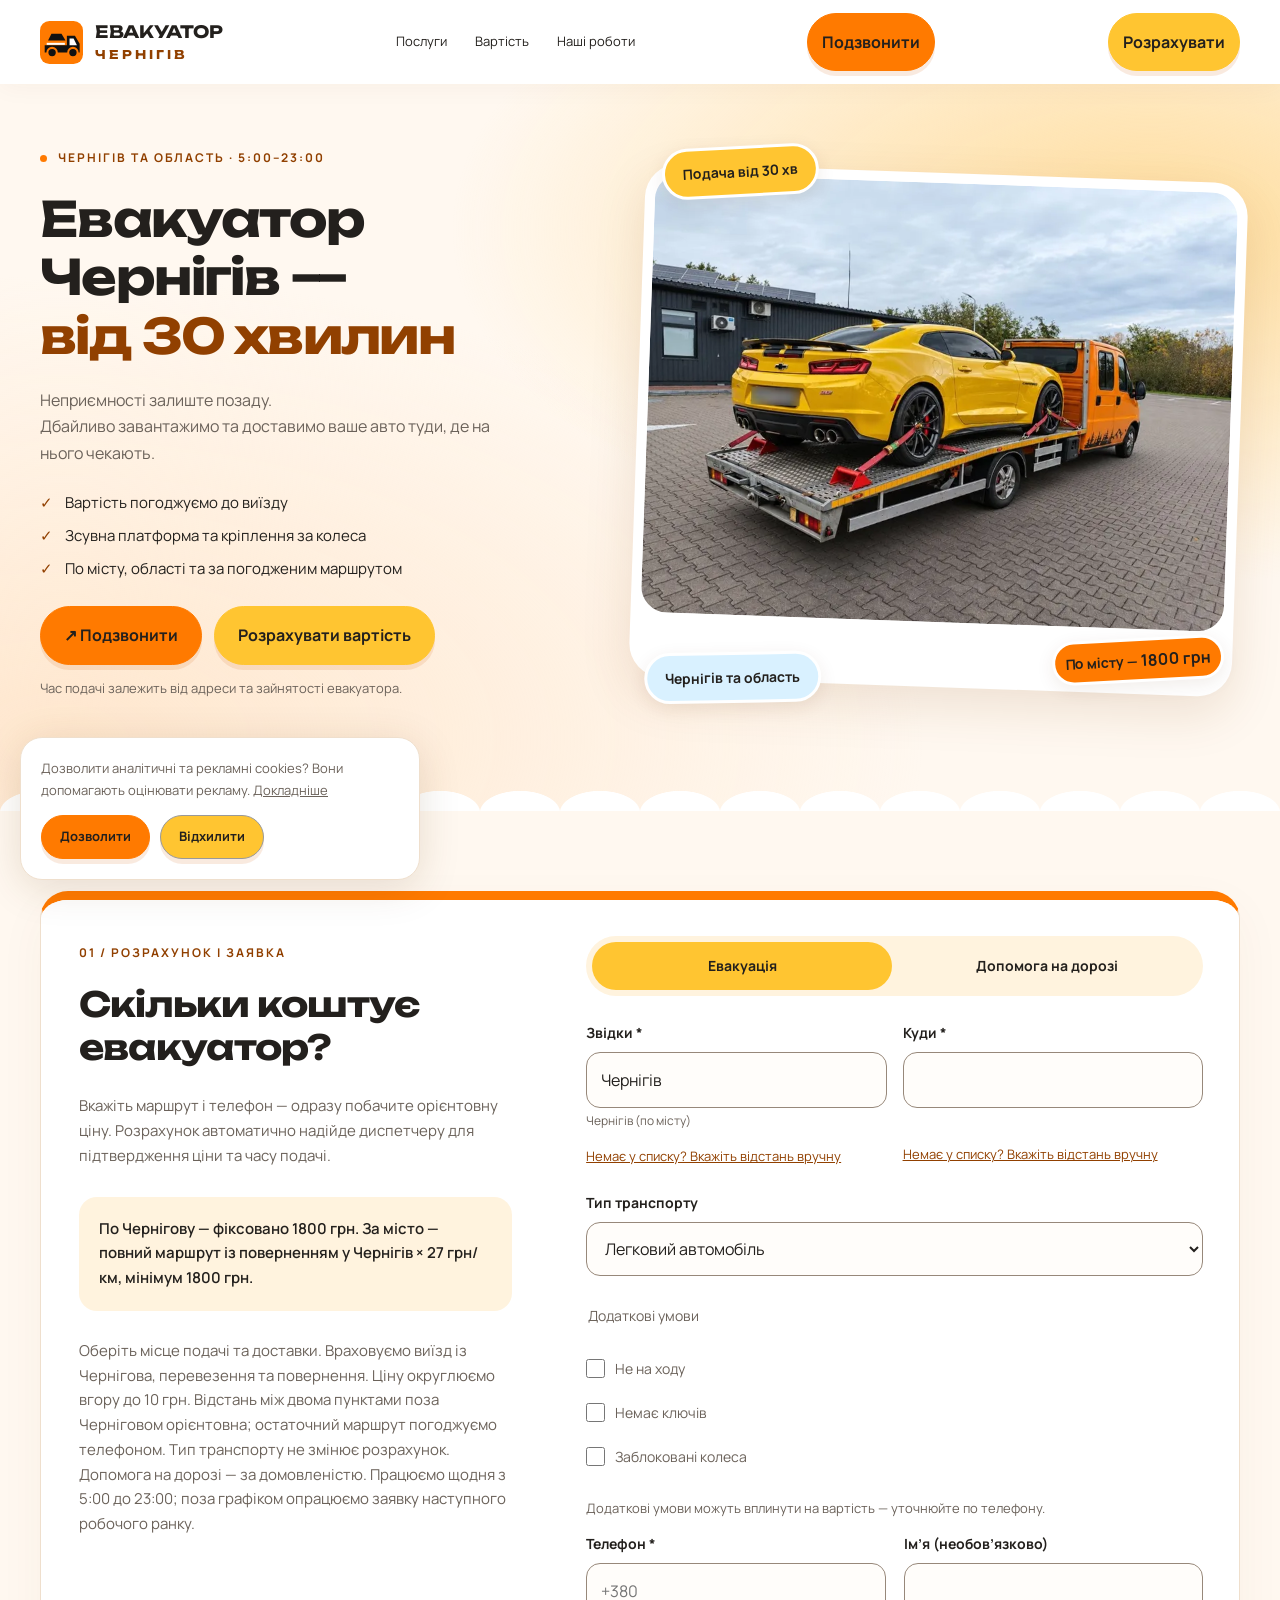
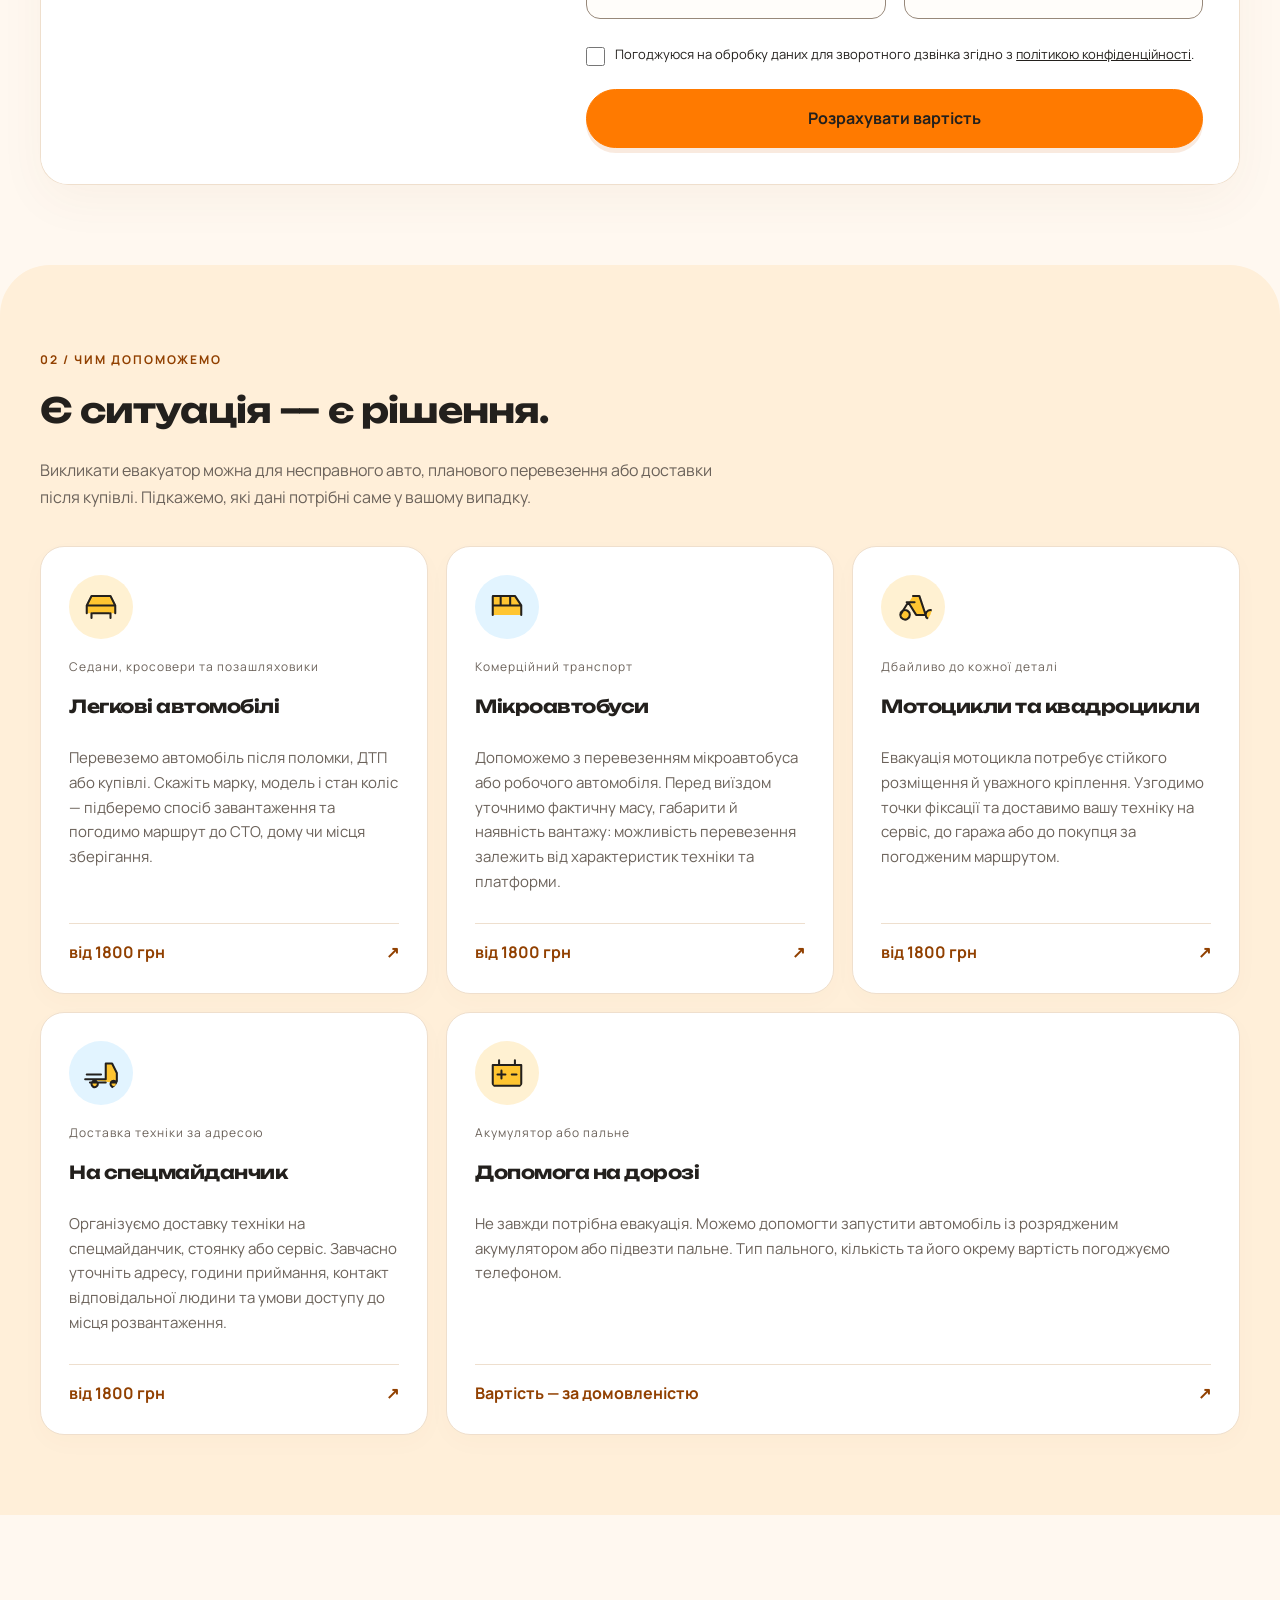
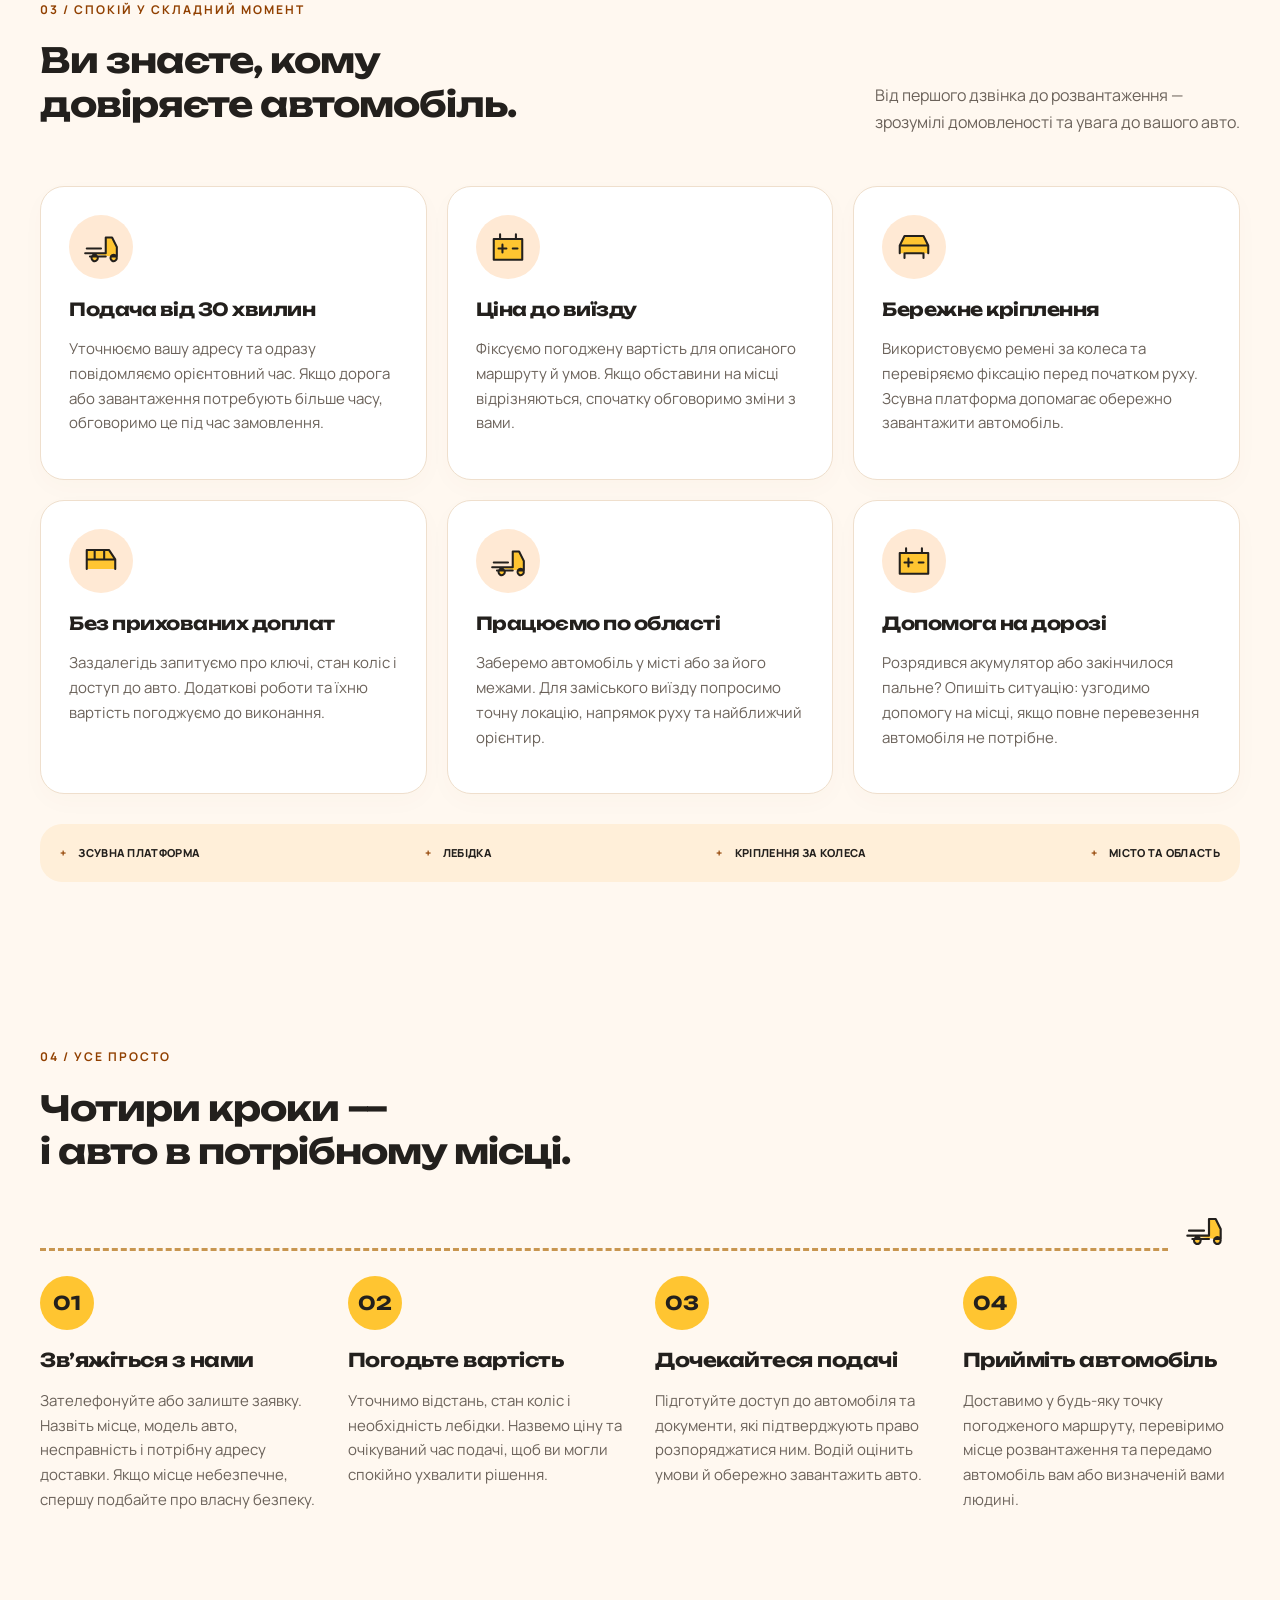
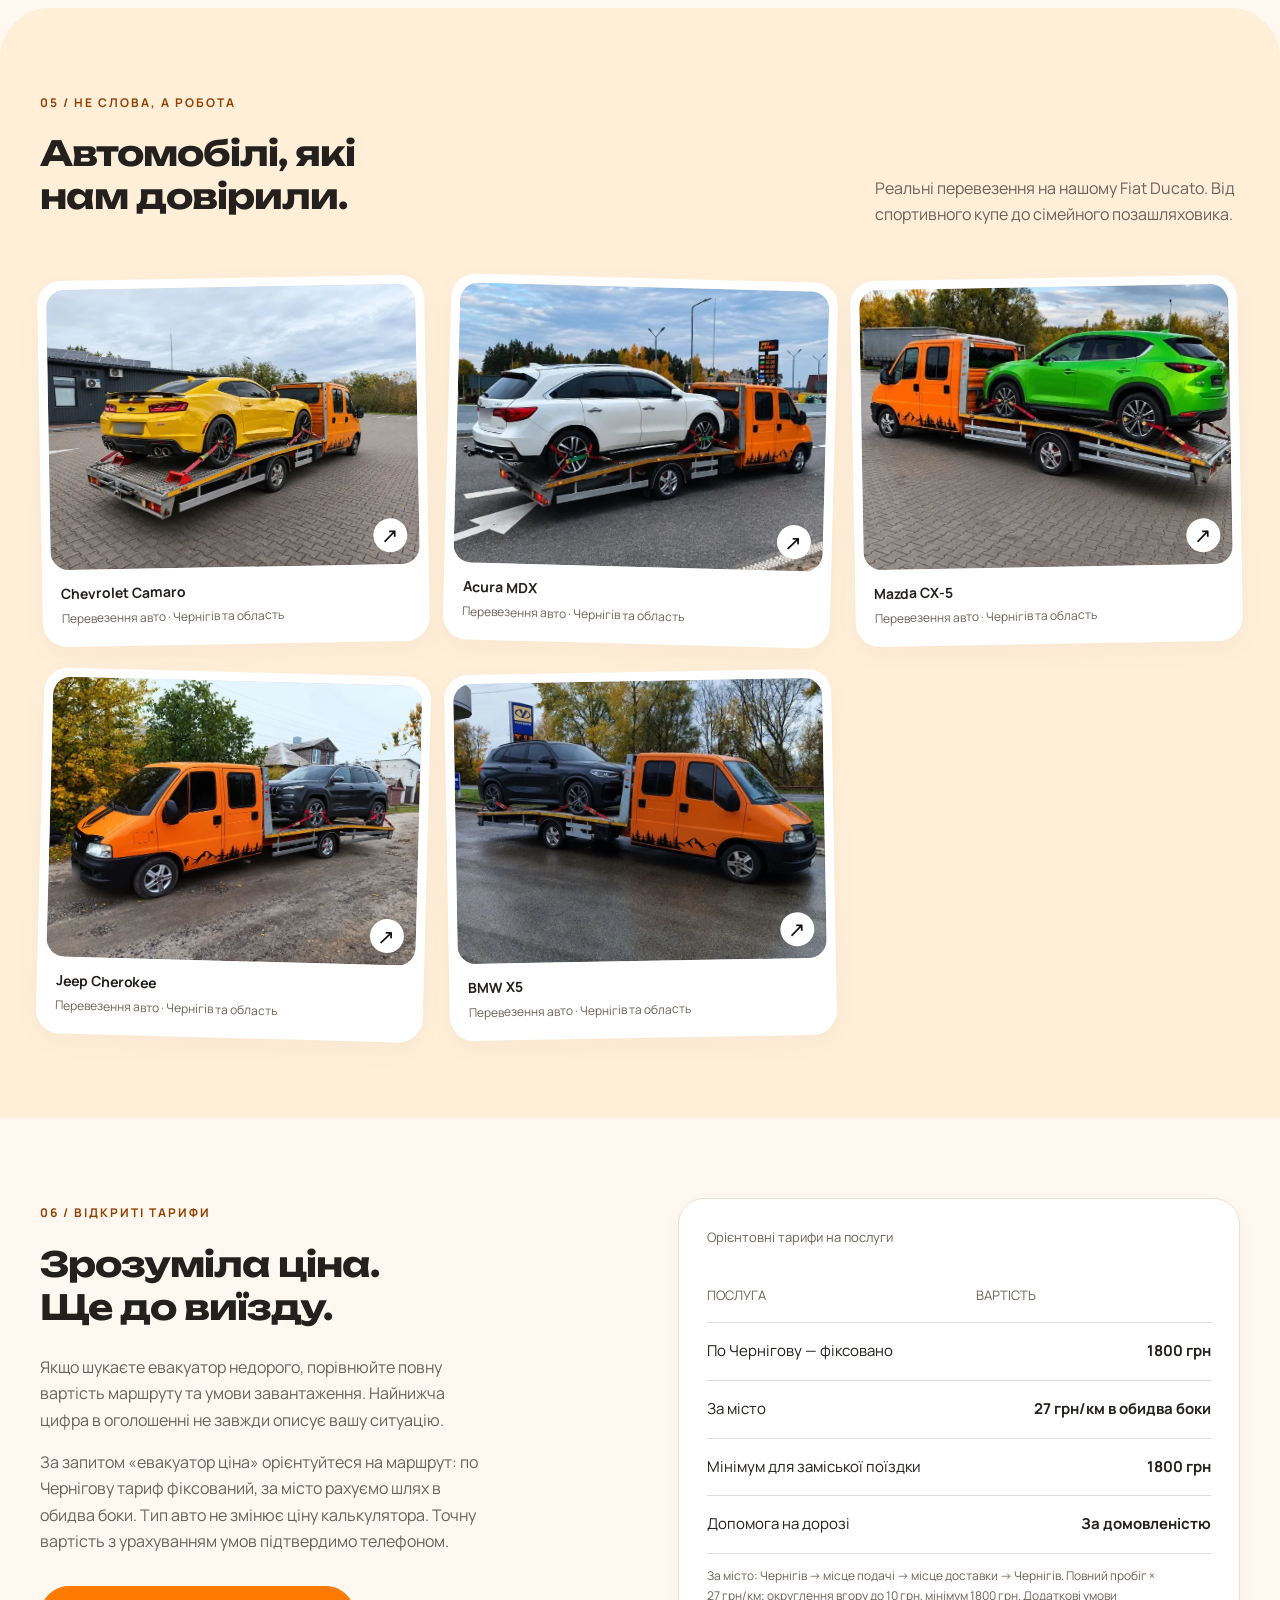
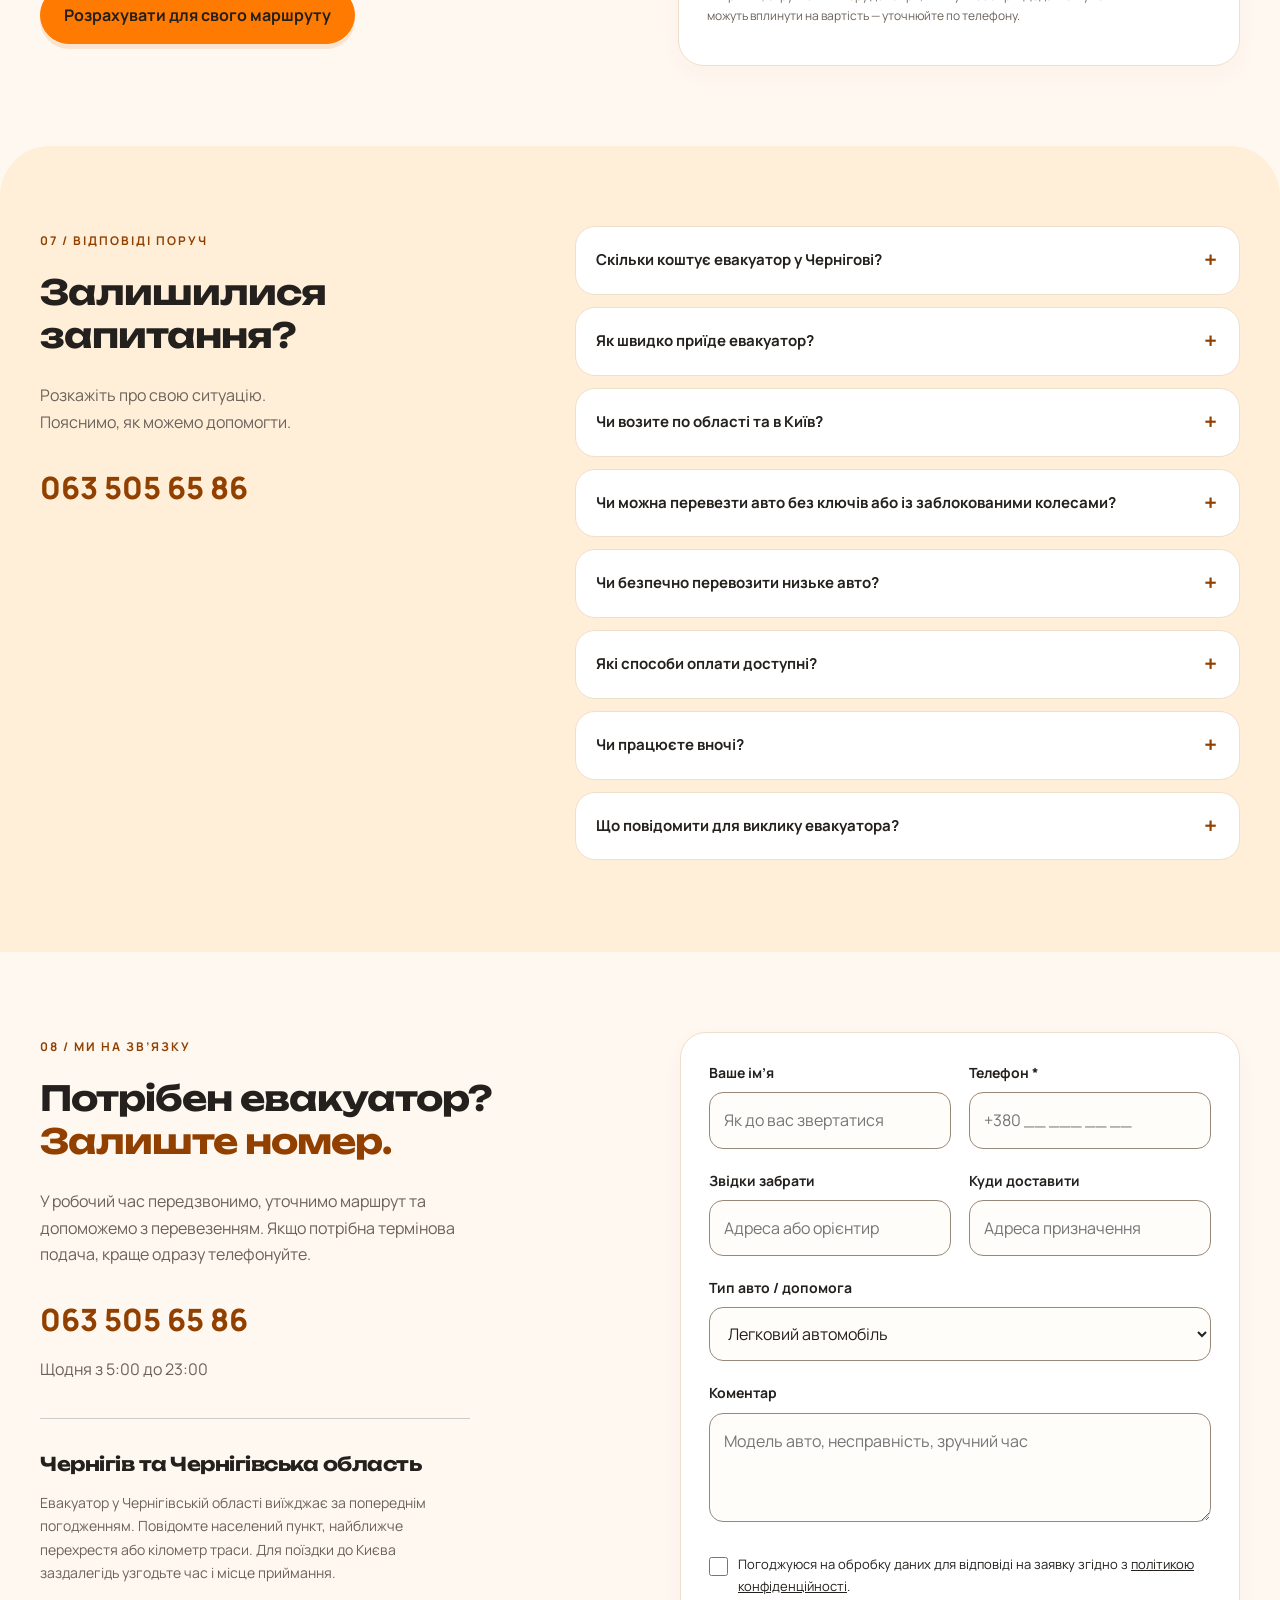
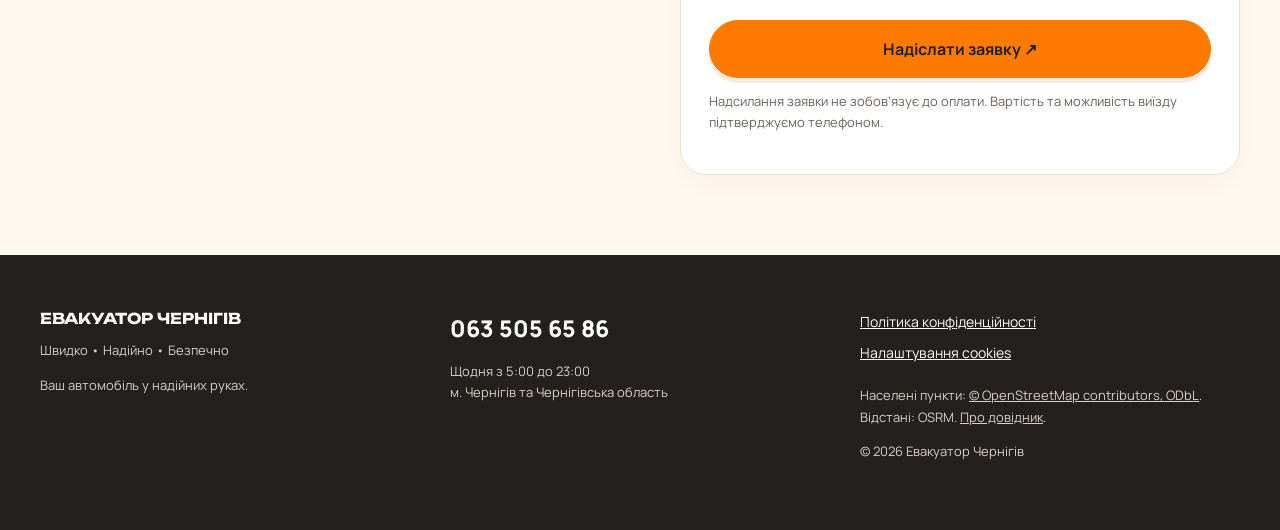
==== commit ef10445d: "Use responsive Camaro hero with matching LCP preloads" ====
--- a/index.html
+++ b/index.html
@@ -1,5 +1,5 @@
-<!doctype html><html lang="uk"><head><meta charset="utf-8"><meta name="viewport" content="width=device-width,initial-scale=1"><title>Евакуатор Чернігів ☎ 063 505 65 86 — від 30 хв</title><meta name="description" content="Евакуатор у Чернігові та області від 1800 грн. Подача від 30 хв. Щодня 5:00–23:00. Дбайливе перевезення авто. Телефонуйте 063 505 65 86."><meta name="robots" content="index,follow"><meta name="theme-color" content="#FFF8F0"><link rel="canonical" href="https://evakuator-che.online/"><link rel="icon" href="favicon.svg" type="image/svg+xml"><link rel="apple-touch-icon" href="apple-touch-icon.png"><meta property="og:type" content="website"><meta property="og:locale" content="uk_UA"><meta property="og:title" content="Евакуатор Чернігів ☎ 063 505 65 86 — від 30 хв"><meta property="og:description" content="Евакуатор у Чернігові та області від 1800 грн. Подача від 30 хв. Щодня 5:00–23:00. Дбайливе перевезення авто. Телефонуйте 063 505 65 86."><meta property="og:url" content="https://evakuator-che.online/"><meta property="og:image" content="https://evakuator-che.online/img/og-image.jpg"><meta property="og:image:width" content="1200"><meta property="og:image:height" content="630"><meta name="twitter:card" content="summary_large_image"><meta name="twitter:title" content="Евакуатор Чернігів ☎ 063 505 65 86 — від 30 хв"><meta name="twitter:description" content="Евакуатор у Чернігові та області від 1800 грн. Подача від 30 хв. Щодня 5:00–23:00. Дбайливе перевезення авто. Телефонуйте 063 505 65 86."><meta name="twitter:image" content="https://evakuator-che.online/img/og-image.jpg"><link rel="preconnect" href="https://fonts.googleapis.com"><link rel="preconnect" href="https://fonts.gstatic.com" crossorigin><link href="https://fonts.googleapis.com/css2?family=Manrope:wght@400;700&family=Unbounded:wght@600;700&display=swap" rel="stylesheet"><style>*{box-sizing:border-box}html{scroll-behavior:smooth;scroll-padding-top:100px}body{margin:0;background:#FFF8F0;color:#23201D;font-family:Manrope,Arial,sans-serif;line-height:1.65}a{color:inherit}img{max-width:100%;display:block}h1,h2,h3{font-family:Unbounded,Arial,sans-serif;line-height:1.2;font-weight:700}button,input,select,textarea{font:inherit}.wrap{width:min(1200px,calc(100% - 40px));margin:auto}.topbar{position:sticky;top:0;z-index:20;background:#fff;color:#23201D}.topbar .wrap{display:flex;align-items:center;justify-content:space-between;gap:16px;min-height:84px}.logo{font:700 17px/1.15 Unbounded,Arial,sans-serif;text-decoration:none;display:flex;align-items:center;gap:12px}.logo img{width:43px;height:43px}.logo small{display:block;color:#914000;font-size:12px;letter-spacing:3px;margin-top:6px}.button{display:inline-flex;align-items:center;justify-content:center;gap:12px;background:#ff7a00;border:1px solid #ff7a00;border-radius:999px;padding:15px 23px;color:#23201D;font-weight:700;text-decoration:none;cursor:pointer;min-height:52px}.hero{background:#FFF8F0;color:#23201D;overflow:hidden}.hero-grid{display:grid;grid-template-columns:1fr 1.1fr;align-items:center;min-height:660px;gap:48px;padding-block:64px 80px}.eyebrow{font-size:12px;font-weight:700;letter-spacing:2px;text-transform:uppercase;color:#914000}h1{font-size:clamp(32px,3.8vw,54px);letter-spacing:-1.6px;margin:22px 0}h1 span{color:#914000}.hero-media{position:relative}.hero-media img{height:440px;width:100%;object-fit:cover;border-radius:26px;object-position:48%}.hero-copy>p{color:#6B625A;max-width:470px}.actions{display:flex;gap:12px;flex-wrap:wrap}.outline{background:#ffc531;color:inherit;border-color:#ffc531}.hero ul{padding:0;list-style:none;font-size:15px;margin:25px 0}.hero li{margin:8px 0}.hero li:before{content:"✓";color:#914000;margin-right:12px}.hero-note{font-size:13px}@media(max-width:760px){.wrap{width:calc(100% - 32px)}.topbar .wrap{min-height:72px}.topbar .header-phone{display:none}.topbar .button{padding:10px 16px;min-height:44px}.hero-grid{grid-template-columns:1fr;padding-top:38px;gap:42px}.hero-media img{height:290px}h1{font-size:34px}.hero-copy>p{font-size:16px}.actions .button{font-size:13px;padding-inline:17px}}@media(prefers-reduced-motion:reduce){html{scroll-behavior:auto}}</style><link rel="stylesheet" href="css/style.css"><script type="application/ld+json">{"@context":"https://schema.org","@graph":[{"@type":["LocalBusiness","AutomotiveBusiness"],"@id":"https://evakuator-che.online/#business","name":"Евакуатор Чернігів","telephone":"+380635056586","url":"https://evakuator-che.online/","image":"https://evakuator-che.online/img/og-image.jpg","priceRange":"₴₴","address":{"@type":"PostalAddress","addressLocality":"Чернігів","addressRegion":"Чернігівська область","addressCountry":"UA"},"geo":{"@type":"GeoCoordinates","latitude":51.4982,"longitude":31.2893},"areaServed":[{"@type":"City","name":"Чернігів"},{"@type":"AdministrativeArea","name":"Чернігівська область"}],"openingHoursSpecification":{"@type":"OpeningHoursSpecification","dayOfWeek":["Monday","Tuesday","Wednesday","Thursday","Friday","Saturday","Sunday"],"opens":"05:00","closes":"23:00"},"hasOfferCatalog":{"@type":"OfferCatalog","name":"Послуги евакуатора","itemListElement":[{"@type":"Offer","price":1800,"priceCurrency":"UAH","description":"Фіксований тариф по Чернігову. Додаткові умови уточнюйте телефоном.","priceSpecification":{"@type":"PriceSpecification","price":1800,"priceCurrency":"UAH"},"itemOffered":{"@type":"Service","name":"Легкові автомобілі"}},{"@type":"Offer","price":1800,"priceCurrency":"UAH","description":"Фіксований тариф по Чернігову. Додаткові умови уточнюйте телефоном.","priceSpecification":{"@type":"PriceSpecification","price":1800,"priceCurrency":"UAH"},"itemOffered":{"@type":"Service","name":"Мікроавтобуси"}},{"@type":"Offer","price":1800,"priceCurrency":"UAH","description":"Фіксований тариф по Чернігову. Додаткові умови уточнюйте телефоном.","priceSpecification":{"@type":"PriceSpecification","price":1800,"priceCurrency":"UAH"},"itemOffered":{"@type":"Service","name":"Мотоцикли та квадроцикли"}},{"@type":"Offer","price":1800,"priceCurrency":"UAH","description":"Фіксований тариф по Чернігову. Додаткові умови уточнюйте телефоном.","priceSpecification":{"@type":"PriceSpecification","price":1800,"priceCurrency":"UAH"},"itemOffered":{"@type":"Service","name":"На спецмайданчик"}},{"@type":"Offer","description":"Вартість — за домовленістю","itemOffered":{"@type":"Service","name":"Допомога на дорозі"}},{"@type":"Offer","price":27,"priceCurrency":"UAH","description":"27 грн/км в обидва боки. Повний маршрут: Чернігів → місце подачі → місце доставки → Чернігів. Округлення вгору до 10 грн. Мінімальна вартість 1800 грн.","priceSpecification":{"@type":"UnitPriceSpecification","price":27,"priceCurrency":"UAH","unitText":"км","referenceQuantity":{"@type":"QuantitativeValue","value":1,"unitText":"км"}},"itemOffered":{"@type":"Service","name":"Евакуація за місто"}}]}},{"@type":"FAQPage","mainEntity":[{"@type":"Question","name":"Скільки коштує евакуатор у Чернігові?","acceptedAnswer":{"@type":"Answer","text":"По Чернігову діє фіксований тариф 1800 грн. За місто — 27 грн/км в обидва боки: Чернігів → місце подачі → місце доставки → Чернігів, але не менше 1800 грн. Розрахунок округлюємо вгору до 10 грн. Тип авто не змінює тариф. Додаткові умови можуть вплинути на вартість — уточнюйте по телефону. Допомога на дорозі — за домовленістю."}},{"@type":"Question","name":"Як швидко приїде евакуатор?","acceptedAnswer":{"@type":"Answer","text":"Орієнтовна подача по Чернігову — від 30 хвилин. Час залежить від вашої адреси, дорожньої ситуації та поточної зайнятості. Під час дзвінка уточнимо місце й повідомимо реальний час прибуття. Це орієнтир, а не гарантія прибуття за фіксований час."}},{"@type":"Question","name":"Чи возите по області та в Київ?","acceptedAnswer":{"@type":"Answer","text":"Так, узгоджуємо перевезення по Чернігівській області та до Києва. Назвіть обидві адреси, бажаний час і модель автомобіля. Доступність далекої поїздки, маршрут та повну вартість підтверджуємо перед замовленням."}},{"@type":"Question","name":"Чи можна перевезти авто без ключів або із заблокованими колесами?","acceptedAnswer":{"@type":"Answer","text":"Такі ситуації розглядаємо індивідуально. Обов’язково попередьте, які колеса заблоковані, чи працює кермо та чи є доступ до автомобіля. Перед виїздом перевіримо можливість безпечного завантаження наявним обладнанням і погодимо додаткові роботи."}},{"@type":"Question","name":"Чи безпечно перевозити низьке авто?","acceptedAnswer":{"@type":"Answer","text":"Зсувна платформа забезпечує пологий заїзд, а ремені фіксують автомобіль за колеса. Для низького кліренсу завчасно уточнимо висоту, стан бамперів і місце завантаження. Остаточне рішення щодо безпечного заїзду приймаємо з урахуванням конкретного автомобіля."}},{"@type":"Question","name":"Які способи оплати доступні?","acceptedAnswer":{"@type":"Answer","text":"Спосіб оплати погодьте під час дзвінка до виїзду евакуатора. Уточніть, чи потрібна оплата переказом, готівкою або документи для підприємства. Не надсилайте передоплату за реквізитами, які не були підтверджені особисто телефоном."}},{"@type":"Question","name":"Чи працюєте вночі?","acceptedAnswer":{"@type":"Answer","text":"Працюємо щодня з 5:00 до 23:00. Виклики після 23:00 не обслуговуємо. Бажаний час виїзду повідомте телефоном або в коментарі до заявки. Вартість уточнюйте телефоном. Заявки поза графіком переглядаємо наступного робочого ранку."}},{"@type":"Question","name":"Що повідомити для виклику евакуатора?","acceptedAnswer":{"@type":"Answer","text":"Назвіть адресу або орієнтир, марку авто, характер несправності та пункт призначення. Повідомте про відсутність ключів, заблоковані колеса, низький кліренс або обмежений під’їзд. Залиште номер, за яким водій зможе зв’язатися з вами."}}]},{"@type":"WebSite","@id":"https://evakuator-che.online/#website","url":"https://evakuator-che.online/","name":"Евакуатор Чернігів","inLanguage":"uk"},{"@type":"BreadcrumbList","itemListElement":[{"@type":"ListItem","position":1,"name":"Евакуатор Чернігів","item":"https://evakuator-che.online/"}]}]}</script><script src="js/config.js" defer></script><script src="js/calculate.js" defer></script><script src="js/places.js" defer></script><script src="js/app.js" defer></script></head><body><a class="skip" href="#main">Перейти до вмісту</a><header class="topbar"><div class="wrap"><a class="logo" href="./"><img src="favicon.svg" width="43" height="43" alt="" loading="lazy"><span>ЕВАКУАТОР<small>ЧЕРНІГІВ</small></span></a><nav aria-label="Головна навігація"><a href="#services">Послуги</a><a href="#calculator" data-calc-link>Вартість</a><a href="#works">Наші роботи</a></nav><a class="button header-call" href="tel:+380635056586">Подзвонити</a><a class="button outline header-calc" href="#calculator" data-calc-link>Розрахувати</a></div></header><main id="main">
- <section class="hero"><div class="wrap hero-grid"><div class="hero-copy"><div class="eyebrow"><span class="status-dot"></span> Чернігів та область · 5:00–23:00</div><h1>Евакуатор<br>Чернігів —<br><span>від 30 хвилин</span></h1><p>Неприємності залиште позаду.<br>Дбайливо завантажимо та доставимо ваше авто туди, де на нього чекають.</p><ul><li>Вартість погоджуємо до виїзду</li><li>Зсувна платформа та кріплення за колеса</li><li>По місту, області та за погодженим маршрутом</li></ul><div class="actions"><a class="button" href="tel:+380635056586">↗ Подзвонити</a><a class="button outline" href="#calculator" data-calc-link>Розрахувати вартість</a></div><p class="hero-note">Час подачі залежить від адреси та зайнятості евакуатора.</p></div><div class="hero-media"><picture><source type="image/webp" srcset="img/jeep-800.webp 800w, img/jeep-1600.webp 1600w" sizes="(max-width: 760px) 100vw, 60vw"><img src="img/jeep-800.webp" alt="Помаранчевий Fiat Ducato перевозить Jeep Cherokee на платформі в Чернігові" width="1280" height="964" fetchpriority="high" decoding="async"></picture><div class="photo-label">Подача від 30 хв</div><div class="price-tag">По місту — <strong>1800 грн</strong></div><div class="area-tag">Чернігів та область</div></div></div><div class="hazard"></div></section>
+<!doctype html><html lang="uk"><head><meta charset="utf-8"><meta name="viewport" content="width=device-width,initial-scale=1"><title>Евакуатор Чернігів ☎ 063 505 65 86 — від 30 хв</title><meta name="description" content="Евакуатор у Чернігові та області від 1800 грн. Подача від 30 хв. Щодня 5:00–23:00. Дбайливе перевезення авто. Телефонуйте 063 505 65 86."><meta name="robots" content="index,follow"><meta name="theme-color" content="#FFF8F0"><link rel="canonical" href="https://evakuator-che.online/"><link rel="icon" href="favicon.svg" type="image/svg+xml"><link rel="apple-touch-icon" href="apple-touch-icon.png"><meta property="og:type" content="website"><meta property="og:locale" content="uk_UA"><meta property="og:title" content="Евакуатор Чернігів ☎ 063 505 65 86 — від 30 хв"><meta property="og:description" content="Евакуатор у Чернігові та області від 1800 грн. Подача від 30 хв. Щодня 5:00–23:00. Дбайливе перевезення авто. Телефонуйте 063 505 65 86."><meta property="og:url" content="https://evakuator-che.online/"><meta property="og:image" content="https://evakuator-che.online/img/og-image.jpg"><meta property="og:image:width" content="1200"><meta property="og:image:height" content="630"><meta name="twitter:card" content="summary_large_image"><meta name="twitter:title" content="Евакуатор Чернігів ☎ 063 505 65 86 — від 30 хв"><meta name="twitter:description" content="Евакуатор у Чернігові та області від 1800 грн. Подача від 30 хв. Щодня 5:00–23:00. Дбайливе перевезення авто. Телефонуйте 063 505 65 86."><meta name="twitter:image" content="https://evakuator-che.online/img/og-image.jpg"><link rel="preload" as="image" type="image/webp" href="img/camaro-portrait-800.webp" imagesrcset="img/camaro-portrait-800.webp 800w, img/camaro-portrait-1600.webp 1600w" imagesizes="(min-width: 1240px) 598px, (min-width: 768px) calc(52.38vw - 66px), calc(100vw - 64px)" media="(max-width: 767px)" fetchpriority="high"><link rel="preload" as="image" type="image/webp" href="img/camaro-800.webp" imagesrcset="img/camaro-800.webp 800w, img/camaro-1600.webp 1600w" imagesizes="(min-width: 1240px) 598px, (min-width: 768px) calc(52.38vw - 66px), calc(100vw - 64px)" media="(min-width: 768px)" fetchpriority="high"><link rel="preconnect" href="https://fonts.googleapis.com"><link rel="preconnect" href="https://fonts.gstatic.com" crossorigin><link href="https://fonts.googleapis.com/css2?family=Manrope:wght@400;700&family=Unbounded:wght@600;700&display=swap" rel="stylesheet"><style>*{box-sizing:border-box}html{scroll-behavior:smooth;scroll-padding-top:100px}body{margin:0;background:#FFF8F0;color:#23201D;font-family:Manrope,Arial,sans-serif;line-height:1.65}a{color:inherit}img{max-width:100%;display:block}h1,h2,h3{font-family:Unbounded,Arial,sans-serif;line-height:1.2;font-weight:700}button,input,select,textarea{font:inherit}.wrap{width:min(1200px,calc(100% - 40px));margin:auto}.topbar{position:sticky;top:0;z-index:20;background:#fff;color:#23201D}.topbar .wrap{display:flex;align-items:center;justify-content:space-between;gap:16px;min-height:84px}.logo{font:700 17px/1.15 Unbounded,Arial,sans-serif;text-decoration:none;display:flex;align-items:center;gap:12px}.logo img{width:43px;height:43px}.logo small{display:block;color:#914000;font-size:12px;letter-spacing:3px;margin-top:6px}.button{display:inline-flex;align-items:center;justify-content:center;gap:12px;background:#ff7a00;border:1px solid #ff7a00;border-radius:999px;padding:15px 23px;color:#23201D;font-weight:700;text-decoration:none;cursor:pointer;min-height:52px}.hero{background:#FFF8F0;color:#23201D;overflow:hidden}.hero-grid{display:grid;grid-template-columns:1fr 1.1fr;align-items:center;min-height:660px;gap:48px;padding-block:64px 80px}.eyebrow{font-size:12px;font-weight:700;letter-spacing:2px;text-transform:uppercase;color:#914000}h1{font-size:clamp(32px,3.8vw,54px);letter-spacing:-1.6px;margin:22px 0}h1 span{color:#914000}.hero-media{position:relative}.hero-media img{height:440px;width:100%;object-fit:cover;border-radius:26px;object-position:48%}.hero-copy>p{color:#6B625A;max-width:470px}.actions{display:flex;gap:12px;flex-wrap:wrap}.outline{background:#ffc531;color:inherit;border-color:#ffc531}.hero ul{padding:0;list-style:none;font-size:15px;margin:25px 0}.hero li{margin:8px 0}.hero li:before{content:"✓";color:#914000;margin-right:12px}.hero-note{font-size:13px}@media(max-width:760px){.wrap{width:calc(100% - 32px)}.topbar .wrap{min-height:72px}.topbar .header-phone{display:none}.topbar .button{padding:10px 16px;min-height:44px}.hero-grid{grid-template-columns:1fr;padding-top:38px;gap:42px}.hero-media img{height:290px}h1{font-size:34px}.hero-copy>p{font-size:16px}.actions .button{font-size:13px;padding-inline:17px}}@media(prefers-reduced-motion:reduce){html{scroll-behavior:auto}}.hero-media{padding-bottom:65px}.hero-media img{height:auto;aspect-ratio:1280/964;object-fit:cover;object-position:50% 50%}.hero-media .price-tag{bottom:12px;right:8px;padding:7px 10px}.hero-media .area-tag{bottom:-23px}.hero-media .photo-label{top:-20px}@media(max-width:767px){.hero-grid{grid-template-columns:1fr}.hero-media img{height:auto;aspect-ratio:4/5;object-position:50% 63%}.hero-media{padding-bottom:65px}}</style><link rel="stylesheet" href="css/style.css"><script type="application/ld+json">{"@context":"https://schema.org","@graph":[{"@type":["LocalBusiness","AutomotiveBusiness"],"@id":"https://evakuator-che.online/#business","name":"Евакуатор Чернігів","telephone":"+380635056586","url":"https://evakuator-che.online/","image":"https://evakuator-che.online/img/og-image.jpg","priceRange":"₴₴","address":{"@type":"PostalAddress","addressLocality":"Чернігів","addressRegion":"Чернігівська область","addressCountry":"UA"},"geo":{"@type":"GeoCoordinates","latitude":51.4982,"longitude":31.2893},"areaServed":[{"@type":"City","name":"Чернігів"},{"@type":"AdministrativeArea","name":"Чернігівська область"}],"openingHoursSpecification":{"@type":"OpeningHoursSpecification","dayOfWeek":["Monday","Tuesday","Wednesday","Thursday","Friday","Saturday","Sunday"],"opens":"05:00","closes":"23:00"},"hasOfferCatalog":{"@type":"OfferCatalog","name":"Послуги евакуатора","itemListElement":[{"@type":"Offer","price":1800,"priceCurrency":"UAH","description":"Фіксований тариф по Чернігову. Додаткові умови уточнюйте телефоном.","priceSpecification":{"@type":"PriceSpecification","price":1800,"priceCurrency":"UAH"},"itemOffered":{"@type":"Service","name":"Легкові автомобілі"}},{"@type":"Offer","price":1800,"priceCurrency":"UAH","description":"Фіксований тариф по Чернігову. Додаткові умови уточнюйте телефоном.","priceSpecification":{"@type":"PriceSpecification","price":1800,"priceCurrency":"UAH"},"itemOffered":{"@type":"Service","name":"Мікроавтобуси"}},{"@type":"Offer","price":1800,"priceCurrency":"UAH","description":"Фіксований тариф по Чернігову. Додаткові умови уточнюйте телефоном.","priceSpecification":{"@type":"PriceSpecification","price":1800,"priceCurrency":"UAH"},"itemOffered":{"@type":"Service","name":"Мотоцикли та квадроцикли"}},{"@type":"Offer","price":1800,"priceCurrency":"UAH","description":"Фіксований тариф по Чернігову. Додаткові умови уточнюйте телефоном.","priceSpecification":{"@type":"PriceSpecification","price":1800,"priceCurrency":"UAH"},"itemOffered":{"@type":"Service","name":"На спецмайданчик"}},{"@type":"Offer","description":"Вартість — за домовленістю","itemOffered":{"@type":"Service","name":"Допомога на дорозі"}},{"@type":"Offer","price":27,"priceCurrency":"UAH","description":"27 грн/км в обидва боки. Повний маршрут: Чернігів → місце подачі → місце доставки → Чернігів. Округлення вгору до 10 грн. Мінімальна вартість 1800 грн.","priceSpecification":{"@type":"UnitPriceSpecification","price":27,"priceCurrency":"UAH","unitText":"км","referenceQuantity":{"@type":"QuantitativeValue","value":1,"unitText":"км"}},"itemOffered":{"@type":"Service","name":"Евакуація за місто"}}]}},{"@type":"FAQPage","mainEntity":[{"@type":"Question","name":"Скільки коштує евакуатор у Чернігові?","acceptedAnswer":{"@type":"Answer","text":"По Чернігову діє фіксований тариф 1800 грн. За місто — 27 грн/км в обидва боки: Чернігів → місце подачі → місце доставки → Чернігів, але не менше 1800 грн. Розрахунок округлюємо вгору до 10 грн. Тип авто не змінює тариф. Додаткові умови можуть вплинути на вартість — уточнюйте по телефону. Допомога на дорозі — за домовленістю."}},{"@type":"Question","name":"Як швидко приїде евакуатор?","acceptedAnswer":{"@type":"Answer","text":"Орієнтовна подача по Чернігову — від 30 хвилин. Час залежить від вашої адреси, дорожньої ситуації та поточної зайнятості. Під час дзвінка уточнимо місце й повідомимо реальний час прибуття. Це орієнтир, а не гарантія прибуття за фіксований час."}},{"@type":"Question","name":"Чи возите по області та в Київ?","acceptedAnswer":{"@type":"Answer","text":"Так, узгоджуємо перевезення по Чернігівській області та до Києва. Назвіть обидві адреси, бажаний час і модель автомобіля. Доступність далекої поїздки, маршрут та повну вартість підтверджуємо перед замовленням."}},{"@type":"Question","name":"Чи можна перевезти авто без ключів або із заблокованими колесами?","acceptedAnswer":{"@type":"Answer","text":"Такі ситуації розглядаємо індивідуально. Обов’язково попередьте, які колеса заблоковані, чи працює кермо та чи є доступ до автомобіля. Перед виїздом перевіримо можливість безпечного завантаження наявним обладнанням і погодимо додаткові роботи."}},{"@type":"Question","name":"Чи безпечно перевозити низьке авто?","acceptedAnswer":{"@type":"Answer","text":"Зсувна платформа забезпечує пологий заїзд, а ремені фіксують автомобіль за колеса. Для низького кліренсу завчасно уточнимо висоту, стан бамперів і місце завантаження. Остаточне рішення щодо безпечного заїзду приймаємо з урахуванням конкретного автомобіля."}},{"@type":"Question","name":"Які способи оплати доступні?","acceptedAnswer":{"@type":"Answer","text":"Спосіб оплати погодьте під час дзвінка до виїзду евакуатора. Уточніть, чи потрібна оплата переказом, готівкою або документи для підприємства. Не надсилайте передоплату за реквізитами, які не були підтверджені особисто телефоном."}},{"@type":"Question","name":"Чи працюєте вночі?","acceptedAnswer":{"@type":"Answer","text":"Працюємо щодня з 5:00 до 23:00. Виклики після 23:00 не обслуговуємо. Бажаний час виїзду повідомте телефоном або в коментарі до заявки. Вартість уточнюйте телефоном. Заявки поза графіком переглядаємо наступного робочого ранку."}},{"@type":"Question","name":"Що повідомити для виклику евакуатора?","acceptedAnswer":{"@type":"Answer","text":"Назвіть адресу або орієнтир, марку авто, характер несправності та пункт призначення. Повідомте про відсутність ключів, заблоковані колеса, низький кліренс або обмежений під’їзд. Залиште номер, за яким водій зможе зв’язатися з вами."}}]},{"@type":"WebSite","@id":"https://evakuator-che.online/#website","url":"https://evakuator-che.online/","name":"Евакуатор Чернігів","inLanguage":"uk"},{"@type":"BreadcrumbList","itemListElement":[{"@type":"ListItem","position":1,"name":"Евакуатор Чернігів","item":"https://evakuator-che.online/"}]}]}</script><script src="js/config.js" defer></script><script src="js/calculate.js" defer></script><script src="js/places.js" defer></script><script src="js/app.js" defer></script></head><body><a class="skip" href="#main">Перейти до вмісту</a><header class="topbar"><div class="wrap"><a class="logo" href="./"><img src="favicon.svg" width="43" height="43" alt="" loading="lazy"><span>ЕВАКУАТОР<small>ЧЕРНІГІВ</small></span></a><nav aria-label="Головна навігація"><a href="#services">Послуги</a><a href="#calculator" data-calc-link>Вартість</a><a href="#works">Наші роботи</a></nav><a class="button header-call" href="tel:+380635056586">Подзвонити</a><a class="button outline header-calc" href="#calculator" data-calc-link>Розрахувати</a></div></header><main id="main">
+ <section class="hero"><div class="wrap hero-grid"><div class="hero-copy"><div class="eyebrow"><span class="status-dot"></span> Чернігів та область · 5:00–23:00</div><h1>Евакуатор<br>Чернігів —<br><span>від 30 хвилин</span></h1><p>Неприємності залиште позаду.<br>Дбайливо завантажимо та доставимо ваше авто туди, де на нього чекають.</p><ul><li>Вартість погоджуємо до виїзду</li><li>Зсувна платформа та кріплення за колеса</li><li>По місту, області та за погодженим маршрутом</li></ul><div class="actions"><a class="button" href="tel:+380635056586">↗ Подзвонити</a><a class="button outline" href="#calculator" data-calc-link>Розрахувати вартість</a></div><p class="hero-note">Час подачі залежить від адреси та зайнятості евакуатора.</p></div><div class="hero-media"><picture><source media="(max-width: 767px)" type="image/webp" srcset="img/camaro-portrait-800.webp 800w, img/camaro-portrait-1600.webp 1600w" sizes="(min-width: 1240px) 598px, (min-width: 768px) calc(52.38vw - 66px), calc(100vw - 64px)" width="720" height="1280"><source media="(min-width: 768px)" type="image/webp" srcset="img/camaro-800.webp 800w, img/camaro-1600.webp 1600w" sizes="(min-width: 1240px) 598px, (min-width: 768px) calc(52.38vw - 66px), calc(100vw - 64px)" width="1280" height="964"><img src="img/camaro-800.webp" srcset="img/camaro-800.webp 800w, img/camaro-1600.webp 1600w" sizes="(min-width: 1240px) 598px, (min-width: 768px) calc(52.38vw - 66px), calc(100vw - 64px)" width="1280" height="964" alt="Жовтий Chevrolet Camaro на евакуаторі в Чернігові" fetchpriority="high" decoding="async"></picture><div class="photo-label">Подача від 30 хв</div><div class="price-tag">По місту — <strong>1800 грн</strong></div><div class="area-tag">Чернігів та область</div></div></div><div class="hazard"></div></section>
  <section class="section wrap" id="calculator"><div class="calculator-shell"><div class="calc-intro"><span class="eyebrow">01 / Розрахунок і заявка</span><h2>Скільки коштує евакуатор?</h2><p>Вкажіть маршрут і телефон — одразу побачите орієнтовну ціну. Розрахунок автоматично надійде диспетчеру для підтвердження ціни та часу подачі.</p><div class="calc-note">По Чернігову — фіксовано 1800 грн. За місто — повний маршрут із поверненням у Чернігів × 27 грн/км, мінімум 1800 грн.</div><p>Оберіть місце подачі та доставки. Враховуємо виїзд із Чернігова, перевезення та повернення. Ціну округлюємо вгору до 10 грн. Відстань між двома пунктами поза Черніговом орієнтовна; остаточний маршрут погоджуємо телефоном. Тип транспорту не змінює розрахунок. Допомога на дорозі — за домовленістю. Працюємо щодня з 5:00 до 23:00; поза графіком опрацюємо заявку наступного робочого ранку.</p></div><div class="calc-panel"><form id="calc-form" novalidate><fieldset class="mode-tabs"><legend>Тип послуги</legend><label><input type="radio" name="service" value="tow" checked><span>Евакуація</span></label><label><input type="radio" name="service" value="help"><span>Допомога на дорозі</span></label></fieldset>
 <div class="route-fields"><div id="calc-from-field" class="place-field"><label id="calc-from-label" for="calc-from">Звідки *</label><input id="calc-from" name="from" required maxlength="120" autocomplete="off" role="combobox" aria-autocomplete="list" aria-expanded="false" aria-controls="calc-from-list" aria-describedby="calc-from-error calc-from-hint"><ul id="calc-from-list" class="place-list" role="listbox" aria-label="Населені пункти: Звідки" hidden></ul><span class="field-error" id="calc-from-error"></span><p id="calc-from-hint" class="place-hint" aria-live="polite"></p><button type="button" id="calc-from-manual-toggle" class="text-button manual-toggle">Немає у списку? Вкажіть відстань вручну</button><div id="calc-from-manual" hidden><label for="calc-from-km">Відстань від Чернігова, км (в один бік)</label><input id="calc-from-km" name="fromKm" type="number" min="0" max="3000" step="0.1" inputmode="decimal" disabled aria-describedby="calc-from-km-error"><span class="field-error" id="calc-from-km-error"></span></div></div><div id="calc-to-field" class="place-field"><label id="calc-to-label" for="calc-to">Куди *</label><input id="calc-to" name="to" required maxlength="120" autocomplete="off" role="combobox" aria-autocomplete="list" aria-expanded="false" aria-controls="calc-to-list" aria-describedby="calc-to-error calc-to-hint"><ul id="calc-to-list" class="place-list" role="listbox" aria-label="Населені пункти: Куди" hidden></ul><span class="field-error" id="calc-to-error"></span><p id="calc-to-hint" class="place-hint" aria-live="polite"></p><button type="button" id="calc-to-manual-toggle" class="text-button manual-toggle">Немає у списку? Вкажіть відстань вручну</button><div id="calc-to-manual" hidden><label for="calc-to-km">Відстань від Чернігова, км (в один бік)</label><input id="calc-to-km" name="toKm" type="number" min="0" max="3000" step="0.1" inputmode="decimal" disabled aria-describedby="calc-to-km-error"><span class="field-error" id="calc-to-km-error"></span></div></div></div>
 <div id="between-field" hidden><label for="between-km">Відстань між «Звідки» та «Куди», км *</label><input id="between-km" name="betweenKm" type="number" min="0" max="6000" step="0.1" inputmode="decimal" disabled aria-describedby="between-km-error"><span class="field-error" id="between-km-error"></span><p class="form-footnote">Для двох точок поза Черніговом без координат потрібна відстань між ними.</p></div>
@@ -10,7 +10,7 @@
  <section class="section wrap" id="benefits"><div class="section-heading"><div><span class="eyebrow">03 / Спокій у складний момент</span><h2>Ви знаєте, кому<br>довіряєте автомобіль.</h2></div><p>Від першого дзвінка до розвантаження — зрозумілі домовленості та увага до вашого авто.</p></div><div class="benefit-grid"><article class="benefit reveal"><span class="benefit-icon"><svg viewBox="0 0 24 24" fill="none" stroke="currentColor" stroke-width="1.6" stroke-linecap="round" stroke-linejoin="round" aria-hidden="true"> <path d="M2 16h13V6h4l3 6v6h-3M5 18h10M3 13h9M6 19a2 2 0 1 0 0-.1M18 19a2 2 0 1 0 0-.1"/></svg></span><h3>Подача від 30 хвилин</h3><p>Уточнюємо вашу адресу та одразу повідомляємо орієнтовний час. Якщо дорога або завантаження потребують більше часу, обговоримо це під час замовлення.</p></article><article class="benefit reveal"><span class="benefit-icon"><svg viewBox="0 0 24 24" fill="none" stroke="currentColor" stroke-width="1.6" stroke-linecap="round" stroke-linejoin="round" aria-hidden="true"> <path d="M3 7h18v13H3zM7 7V4M17 7V4M6 13h5M8.5 10.5v5M15 13h3"/></svg></span><h3>Ціна до виїзду</h3><p>Фіксуємо погоджену вартість для описаного маршруту й умов. Якщо обставини на місці відрізняються, спочатку обговоримо зміни з вами.</p></article><article class="benefit reveal"><span class="benefit-icon"><svg viewBox="0 0 24 24" fill="none" stroke="currentColor" stroke-width="1.6" stroke-linecap="round" stroke-linejoin="round" aria-hidden="true"> <path d="M3 16v-5l3-6h12l3 6v5M3 11h18M7 16h10M6 16v3M18 16v3"/></svg></span><h3>Бережне кріплення</h3><p>Використовуємо ремені за колеса та перевіряємо фіксацію перед початком руху. Зсувна платформа допомагає обережно завантажити автомобіль.</p></article><article class="benefit reveal"><span class="benefit-icon"><svg viewBox="0 0 24 24" fill="none" stroke="currentColor" stroke-width="1.6" stroke-linecap="round" stroke-linejoin="round" aria-hidden="true"> <path d="M3 17V5h14l4 6v6M3 11h18M8 5v6M14 5v6"/></svg></span><h3>Без прихованих доплат</h3><p>Заздалегідь запитуємо про ключі, стан коліс і доступ до авто. Додаткові роботи та їхню вартість погоджуємо до виконання.</p></article><article class="benefit reveal"><span class="benefit-icon"><svg viewBox="0 0 24 24" fill="none" stroke="currentColor" stroke-width="1.6" stroke-linecap="round" stroke-linejoin="round" aria-hidden="true"> <path d="M2 16h13V6h4l3 6v6h-3M5 18h10M3 13h9M6 19a2 2 0 1 0 0-.1M18 19a2 2 0 1 0 0-.1"/></svg></span><h3>Працюємо по області</h3><p>Заберемо автомобіль у місті або за його межами. Для заміського виїзду попросимо точну локацію, напрямок руху та найближчий орієнтир.</p></article><article class="benefit reveal"><span class="benefit-icon"><svg viewBox="0 0 24 24" fill="none" stroke="currentColor" stroke-width="1.6" stroke-linecap="round" stroke-linejoin="round" aria-hidden="true"> <path d="M3 7h18v13H3zM7 7V4M17 7V4M6 13h5M8.5 10.5v5M15 13h3"/></svg></span><h3>Допомога на дорозі</h3><p>Розрядився акумулятор або закінчилося пальне? Опишіть ситуацію: узгодимо допомогу на місці, якщо повне перевезення автомобіля не потрібне.</p></article></div> <div class="trust-strip"><div class="wrap"><span>ЗСУВНА ПЛАТФОРМА</span><span>ЛЕБІДКА</span><span>КРІПЛЕННЯ ЗА КОЛЕСА</span><span>МІСТО ТА ОБЛАСТЬ</span></div></div>
 </section>
  <section class="section wrap" id="workflow"><span class="eyebrow">04 / Усе просто</span><h2>Чотири кроки —<br>і авто в потрібному місці.</h2><div class="road-line" aria-hidden="true"><span class="road-truck"><svg viewBox="0 0 24 24" fill="none" stroke="currentColor" stroke-width="1.6" stroke-linecap="round" stroke-linejoin="round" aria-hidden="true"> <path d="M2 16h13V6h4l3 6v6h-3M5 18h10M3 13h9M6 19a2 2 0 1 0 0-.1M18 19a2 2 0 1 0 0-.1"/></svg></span></div><div class="steps"><article><span>01</span><h3>Зв’яжіться з нами</h3><p>Зателефонуйте або залиште заявку. Назвіть місце, модель авто, несправність і потрібну адресу доставки. Якщо місце небезпечне, спершу подбайте про власну безпеку.</p></article><article><span>02</span><h3>Погодьте вартість</h3><p>Уточнимо відстань, стан коліс і необхідність лебідки. Назвемо ціну та очікуваний час подачі, щоб ви могли спокійно ухвалити рішення.</p></article><article><span>03</span><h3>Дочекайтеся подачі</h3><p>Підготуйте доступ до автомобіля та документи, які підтверджують право розпоряджатися ним. Водій оцінить умови й обережно завантажить авто.</p></article><article><span>04</span><h3>Прийміть автомобіль</h3><p>Доставимо у будь-яку точку погодженого маршруту, перевіримо місце розвантаження та передамо автомобіль вам або визначеній вами людині.</p></article></div></section>
- <section class="section works" id="works"><div class="wrap"><div class="section-heading"><div><span class="eyebrow">05 / Не слова, а робота</span><h2>Автомобілі, які<br>нам довірили.</h2></div><p>Реальні перевезення на нашому Fiat Ducato. Від спортивного купе до сімейного позашляховика.</p></div><div class="gallery"><figure><button class="gallery-open" data-image="img/camaro-1600.webp" data-alt="Жовтий Chevrolet Camaro на платформі, закріплений ременями за колеса" aria-label="Збільшити фото: Chevrolet Camaro"><picture><source type="image/webp" srcset="img/camaro-800.webp 800w, img/camaro-1600.webp 1600w" sizes="(max-width: 760px) 100vw, 33vw"><img src="img/camaro-800.webp" alt="Жовтий Chevrolet Camaro на платформі, закріплений ременями за колеса" width="1280" height="964" loading="lazy" decoding="async"></picture><span aria-hidden="true">↗</span></button><figcaption>Chevrolet Camaro<small>Перевезення авто · Чернігів та область</small></figcaption></figure><figure><button class="gallery-open" data-image="img/acura-1600.webp" data-alt="Білий Acura MDX на помаранчевому евакуаторі" aria-label="Збільшити фото: Acura MDX"><picture><source type="image/webp" srcset="img/acura-800.webp 800w, img/acura-1600.webp 1600w" sizes="(max-width: 760px) 100vw, 33vw"><img src="img/acura-800.webp" alt="Білий Acura MDX на помаранчевому евакуаторі" width="720" height="1280" loading="lazy" decoding="async"></picture><span aria-hidden="true">↗</span></button><figcaption>Acura MDX<small>Перевезення авто · Чернігів та область</small></figcaption></figure><figure><button class="gallery-open" data-image="img/mazda-1600.webp" data-alt="Зелена Mazda CX-5 під час перевезення на платформі" aria-label="Збільшити фото: Mazda CX-5"><picture><source type="image/webp" srcset="img/mazda-800.webp 800w, img/mazda-1600.webp 1600w" sizes="(max-width: 760px) 100vw, 33vw"><img src="img/mazda-800.webp" alt="Зелена Mazda CX-5 під час перевезення на платформі" width="720" height="1280" loading="lazy" decoding="async"></picture><span aria-hidden="true">↗</span></button><figcaption>Mazda CX-5<small>Перевезення авто · Чернігів та область</small></figcaption></figure><figure><button class="gallery-open" data-image="img/jeep-1600.webp" data-alt="Jeep Cherokee на евакуаторі біля осінніх дерев" aria-label="Збільшити фото: Jeep Cherokee"><picture><source type="image/webp" srcset="img/jeep-800.webp 800w, img/jeep-1600.webp 1600w" sizes="(max-width: 760px) 100vw, 33vw"><img src="img/jeep-800.webp" alt="Jeep Cherokee на евакуаторі біля осінніх дерев" width="1280" height="964" loading="lazy" decoding="async"></picture><span aria-hidden="true">↗</span></button><figcaption>Jeep Cherokee<small>Перевезення авто · Чернігів та область</small></figcaption></figure><figure><button class="gallery-open" data-image="img/bmw-1600.webp" data-alt="Темний BMW X5 на платформі Fiat Ducato" aria-label="Збільшити фото: BMW X5"><picture><source type="image/webp" srcset="img/bmw-800.webp 800w, img/bmw-1600.webp 1600w" sizes="(max-width: 760px) 100vw, 33vw"><img src="img/bmw-800.webp" alt="Темний BMW X5 на платформі Fiat Ducato" width="720" height="1280" loading="lazy" decoding="async"></picture><span aria-hidden="true">↗</span></button><figcaption>BMW X5<small>Перевезення авто · Чернігів та область</small></figcaption></figure><figure><button class="gallery-open" data-image="img/camaro-portrait-1600.webp" data-alt="Кріплення Chevrolet Camaro колісними ременями на платформі" aria-label="Збільшити фото: Дбайливе кріплення"><picture><source type="image/webp" srcset="img/camaro-portrait-800.webp 800w, img/camaro-portrait-1600.webp 1600w" sizes="(max-width: 760px) 100vw, 33vw"><img src="img/camaro-portrait-800.webp" alt="Кріплення Chevrolet Camaro колісними ременями на платформі" width="720" height="1280" loading="lazy" decoding="async"></picture><span aria-hidden="true">↗</span></button><figcaption>Дбайливе кріплення<small>Перевезення авто · Чернігів та область</small></figcaption></figure></div></div></section>
+ <section class="section works" id="works"><div class="wrap"><div class="section-heading"><div><span class="eyebrow">05 / Не слова, а робота</span><h2>Автомобілі, які<br>нам довірили.</h2></div><p>Реальні перевезення на нашому Fiat Ducato. Від спортивного купе до сімейного позашляховика.</p></div><div class="gallery"><figure><button class="gallery-open" data-image="img/camaro-1600.webp" data-alt="Жовтий Chevrolet Camaro на платформі, закріплений ременями за колеса" aria-label="Збільшити фото: Chevrolet Camaro"><picture><source type="image/webp" srcset="img/camaro-800.webp 800w, img/camaro-1600.webp 1600w" sizes="(max-width: 760px) 100vw, 33vw"><img src="img/camaro-800.webp" alt="Жовтий Chevrolet Camaro на платформі, закріплений ременями за колеса" width="1280" height="964" loading="lazy" decoding="async"></picture><span aria-hidden="true">↗</span></button><figcaption>Chevrolet Camaro<small>Перевезення авто · Чернігів та область</small></figcaption></figure><figure><button class="gallery-open" data-image="img/acura-1600.webp" data-alt="Білий Acura MDX на помаранчевому евакуаторі" aria-label="Збільшити фото: Acura MDX"><picture><source type="image/webp" srcset="img/acura-800.webp 800w, img/acura-1600.webp 1600w" sizes="(max-width: 760px) 100vw, 33vw"><img src="img/acura-800.webp" alt="Білий Acura MDX на помаранчевому евакуаторі" width="720" height="1280" loading="lazy" decoding="async"></picture><span aria-hidden="true">↗</span></button><figcaption>Acura MDX<small>Перевезення авто · Чернігів та область</small></figcaption></figure><figure><button class="gallery-open" data-image="img/mazda-1600.webp" data-alt="Зелена Mazda CX-5 під час перевезення на платформі" aria-label="Збільшити фото: Mazda CX-5"><picture><source type="image/webp" srcset="img/mazda-800.webp 800w, img/mazda-1600.webp 1600w" sizes="(max-width: 760px) 100vw, 33vw"><img src="img/mazda-800.webp" alt="Зелена Mazda CX-5 під час перевезення на платформі" width="720" height="1280" loading="lazy" decoding="async"></picture><span aria-hidden="true">↗</span></button><figcaption>Mazda CX-5<small>Перевезення авто · Чернігів та область</small></figcaption></figure><figure><button class="gallery-open" data-image="img/jeep-1600.webp" data-alt="Jeep Cherokee на евакуаторі біля осінніх дерев" aria-label="Збільшити фото: Jeep Cherokee"><picture><source type="image/webp" srcset="img/jeep-800.webp 800w, img/jeep-1600.webp 1600w" sizes="(max-width: 760px) 100vw, 33vw"><img src="img/jeep-800.webp" alt="Jeep Cherokee на евакуаторі біля осінніх дерев" width="1280" height="964" loading="lazy" decoding="async"></picture><span aria-hidden="true">↗</span></button><figcaption>Jeep Cherokee<small>Перевезення авто · Чернігів та область</small></figcaption></figure><figure><button class="gallery-open" data-image="img/bmw-1600.webp" data-alt="Темний BMW X5 на платформі Fiat Ducato" aria-label="Збільшити фото: BMW X5"><picture><source type="image/webp" srcset="img/bmw-800.webp 800w, img/bmw-1600.webp 1600w" sizes="(max-width: 760px) 100vw, 33vw"><img src="img/bmw-800.webp" alt="Темний BMW X5 на платформі Fiat Ducato" width="720" height="1280" loading="lazy" decoding="async"></picture><span aria-hidden="true">↗</span></button><figcaption>BMW X5<small>Перевезення авто · Чернігів та область</small></figcaption></figure></div></div></section>
  <section class="section wrap" id="prices"><div class="prices-grid"><div><span class="eyebrow">06 / Відкриті тарифи</span><h2>Зрозуміла ціна.<br>Ще до виїзду.</h2><p>Якщо шукаєте евакуатор недорого, порівнюйте повну вартість маршруту та умови завантаження. Найнижча цифра в оголошенні не завжди описує вашу ситуацію.</p><p>За запитом «евакуатор ціна» орієнтуйтеся на маршрут: по Чернігову тариф фіксований, за місто рахуємо шлях в обидва боки. Тип авто не змінює ціну калькулятора. Точну вартість з урахуванням умов підтвердимо телефоном.</p><a class="button" href="#calculator" data-calc-link>Розрахувати для свого маршруту</a></div><div class="price-table"><table><caption>Орієнтовні тарифи на послуги</caption><thead><tr><th scope="col">Послуга</th><th scope="col">Вартість</th></tr></thead><tbody><tr><th scope="row">По Чернігову — фіксовано</th><td>1800 грн</td></tr><tr><th scope="row">За місто</th><td>27 грн/км в обидва боки</td></tr><tr><th scope="row">Мінімум для заміської поїздки</th><td>1800 грн</td></tr><tr><th scope="row">Допомога на дорозі</th><td>За домовленістю</td></tr></tbody></table><p>За місто: Чернігів → місце подачі → місце доставки → Чернігів. Повний пробіг × 27 грн/км; округлення вгору до 10 грн, мінімум 1800 грн. Додаткові умови можуть вплинути на вартість — уточнюйте по телефону.</p></div></div></section>
  <section class="section faq-section"><div class="wrap faq-grid"><div><span class="eyebrow">07 / Відповіді поруч</span><h2>Залишилися<br>запитання?</h2><p>Розкажіть про свою ситуацію.<br>Пояснимо, як можемо допомогти.</p><a class="large-phone" href="tel:+380635056586">063 505 65 86</a></div><div><details><summary>Скільки коштує евакуатор у Чернігові?</summary><p>По Чернігову діє фіксований тариф 1800 грн. За місто — 27 грн/км в обидва боки: Чернігів → місце подачі → місце доставки → Чернігів, але не менше 1800 грн. Розрахунок округлюємо вгору до 10 грн. Тип авто не змінює тариф. Додаткові умови можуть вплинути на вартість — уточнюйте по телефону. Допомога на дорозі — за домовленістю.</p></details><details><summary>Як швидко приїде евакуатор?</summary><p>Орієнтовна подача по Чернігову — від 30 хвилин. Час залежить від вашої адреси, дорожньої ситуації та поточної зайнятості. Під час дзвінка уточнимо місце й повідомимо реальний час прибуття. Це орієнтир, а не гарантія прибуття за фіксований час.</p></details><details><summary>Чи возите по області та в Київ?</summary><p>Так, узгоджуємо перевезення по Чернігівській області та до Києва. Назвіть обидві адреси, бажаний час і модель автомобіля. Доступність далекої поїздки, маршрут та повну вартість підтверджуємо перед замовленням.</p></details><details><summary>Чи можна перевезти авто без ключів або із заблокованими колесами?</summary><p>Такі ситуації розглядаємо індивідуально. Обов’язково попередьте, які колеса заблоковані, чи працює кермо та чи є доступ до автомобіля. Перед виїздом перевіримо можливість безпечного завантаження наявним обладнанням і погодимо додаткові роботи.</p></details><details><summary>Чи безпечно перевозити низьке авто?</summary><p>Зсувна платформа забезпечує пологий заїзд, а ремені фіксують автомобіль за колеса. Для низького кліренсу завчасно уточнимо висоту, стан бамперів і місце завантаження. Остаточне рішення щодо безпечного заїзду приймаємо з урахуванням конкретного автомобіля.</p></details><details><summary>Які способи оплати доступні?</summary><p>Спосіб оплати погодьте під час дзвінка до виїзду евакуатора. Уточніть, чи потрібна оплата переказом, готівкою або документи для підприємства. Не надсилайте передоплату за реквізитами, які не були підтверджені особисто телефоном.</p></details><details><summary>Чи працюєте вночі?</summary><p>Працюємо щодня з 5:00 до 23:00. Виклики після 23:00 не обслуговуємо. Бажаний час виїзду повідомте телефоном або в коментарі до заявки. Вартість уточнюйте телефоном. Заявки поза графіком переглядаємо наступного робочого ранку.</p></details><details><summary>Що повідомити для виклику евакуатора?</summary><p>Назвіть адресу або орієнтир, марку авто, характер несправності та пункт призначення. Повідомте про відсутність ключів, заблоковані колеса, низький кліренс або обмежений під’їзд. Залиште номер, за яким водій зможе зв’язатися з вами.</p></details></div></div></section>
  <section class="section wrap" id="request"><div class="request-grid"><div><span class="eyebrow">08 / Ми на зв’язку</span><h2>Потрібен евакуатор?<br><span class="orange">Залиште номер.</span></h2><p>У робочий час передзвонимо, уточнимо маршрут та допоможемо з перевезенням. Якщо потрібна термінова подача, краще одразу телефонуйте.</p><a class="large-phone" href="tel:+380635056586">063 505 65 86</a><p>Щодня з 5:00 до 23:00</p><div class="coverage"><h3>Чернігів та Чернігівська область</h3><p>Евакуатор у Чернігівській області виїжджає за попереднім погодженням. Повідомте населений пункт, найближче перехрестя або кілометр траси. Для поїздки до Києва заздалегідь узгодьте час і місце приймання.</p></div></div><div class="request-card"><form id="lead-form"><div class="form-grid"><div><label for="name">Ваше ім’я</label><input id="name" name="name" autocomplete="given-name" maxlength="80" placeholder="Як до вас звертатися"></div><div><label for="phone">Телефон <span aria-hidden="true">*</span></label><input id="phone" name="phone" type="tel" autocomplete="tel" placeholder="+380 __ ___ __ __" required maxlength="17" inputmode="tel"></div><div><label for="from">Звідки забрати</label><input id="from" name="from" maxlength="200" placeholder="Адреса або орієнтир"></div><div><label for="to">Куди доставити</label><input id="to" name="to" maxlength="200" placeholder="Адреса призначення"></div></div><label for="vehicle">Тип авто / допомога</label><select id="vehicle" name="vehicle"><option value="car">Легковий автомобіль</option><option value="suv">Кросовер / позашляховик</option><option value="minibus">Мікроавтобус</option><option value="moto">Мотоцикл / квадроцикл</option><option value="help">Допомога на дорозі</option></select><label for="comment">Коментар</label><textarea id="comment" name="comment" rows="3" maxlength="1000" placeholder="Модель авто, несправність, зручний час"></textarea><div class="honeypot" aria-hidden="true"><label for="website">Ваш сайт</label><input id="website" name="website" tabindex="-1" autocomplete="off"></div><label class="consent-check"><input type="checkbox" name="privacy" required><span>Погоджуюся на обробку даних для відповіді на заявку згідно з <a href="privacy.html">політикою конфіденційності</a>.</span></label><button type="submit" class="button wide">Надіслати заявку ↗</button><p class="form-footnote">Надсилання заявки не зобов’язує до оплати. Вартість та можливість виїзду підтверджуємо телефоном.</p></form><div id="form-status" role="status" tabindex="-1"></div></div></div></section></main><footer><div class="wrap footer-grid"><div><a class="logo" href="./">ЕВАКУАТОР ЧЕРНІГІВ</a><p>Швидко • Надійно • Безпечно</p><p>Ваш автомобіль у надійних руках.</p></div><div><a class="footer-phone" href="tel:+380635056586">063 505 65 86</a><p>Щодня з 5:00 до 23:00<br>м. Чернігів та Чернігівська область</p></div><div><a href="privacy.html">Політика конфіденційності</a><br><button class="text-button" data-cookie-settings>Налаштування cookies</button><p>Населені пункти: <a href="https://www.openstreetmap.org/copyright">© OpenStreetMap contributors, ODbL</a>. Відстані: OSRM. <a href="data/README.md">Про довідник</a>.</p><p>© 2026 Евакуатор Чернігів</p></div></div></footer><div class="mobile-bar" aria-label="Швидкий зв’язок"><a class="button" href="tel:+380635056586">↗ Подзвонити</a><a class="button outline" href="#calculator" data-calc-link>Розрахувати</a></div><aside class="cookie-banner" id="cookie-banner" aria-label="Налаштування cookies" hidden><p>Дозволити аналітичні та рекламні cookies? Вони допомагають оцінювати рекламу. <a href="privacy.html">Докладніше</a></p><div><button class="button" id="cookie-accept">Дозволити</button><button class="button outline" id="cookie-decline">Відхилити</button></div></aside><dialog id="lightbox" aria-label="Фото нашої роботи"><button id="lightbox-close" aria-label="Закрити фото">×</button><img id="lightbox-image" alt="" width="1280" height="964" loading="lazy"><p id="lightbox-caption"></p></dialog></body></html>
--- a/css/style.css
+++ b/css/style.css
@@ -12,3 +12,6 @@
 @media(prefers-reduced-motion:reduce){*,*:before,*:after{animation:none!important;transition:none!important}.calc-result.pop:after{display:none}.button:hover,.button:active,.gallery figure:hover{transform:none}}
 /* Reserve result space only after a calculation. */
 .calc-submit-area:has(.calc-result[hidden]){min-height:0}
+
+/* Camaro art direction: keep both vehicles and place stickers outside the photograph. */
+.hero-media{padding-bottom:65px}.hero-media img{height:auto;aspect-ratio:1280/964;object-fit:cover;object-position:50% 50%}.hero-media .price-tag{bottom:12px;right:8px;padding:7px 10px}.hero-media .area-tag{bottom:-23px}.hero-media .photo-label{top:-20px}@media(max-width:767px){.hero-grid{grid-template-columns:1fr}.hero-media img{height:auto;aspect-ratio:4/5;object-position:50% 63%}.hero-media{padding-bottom:65px}}
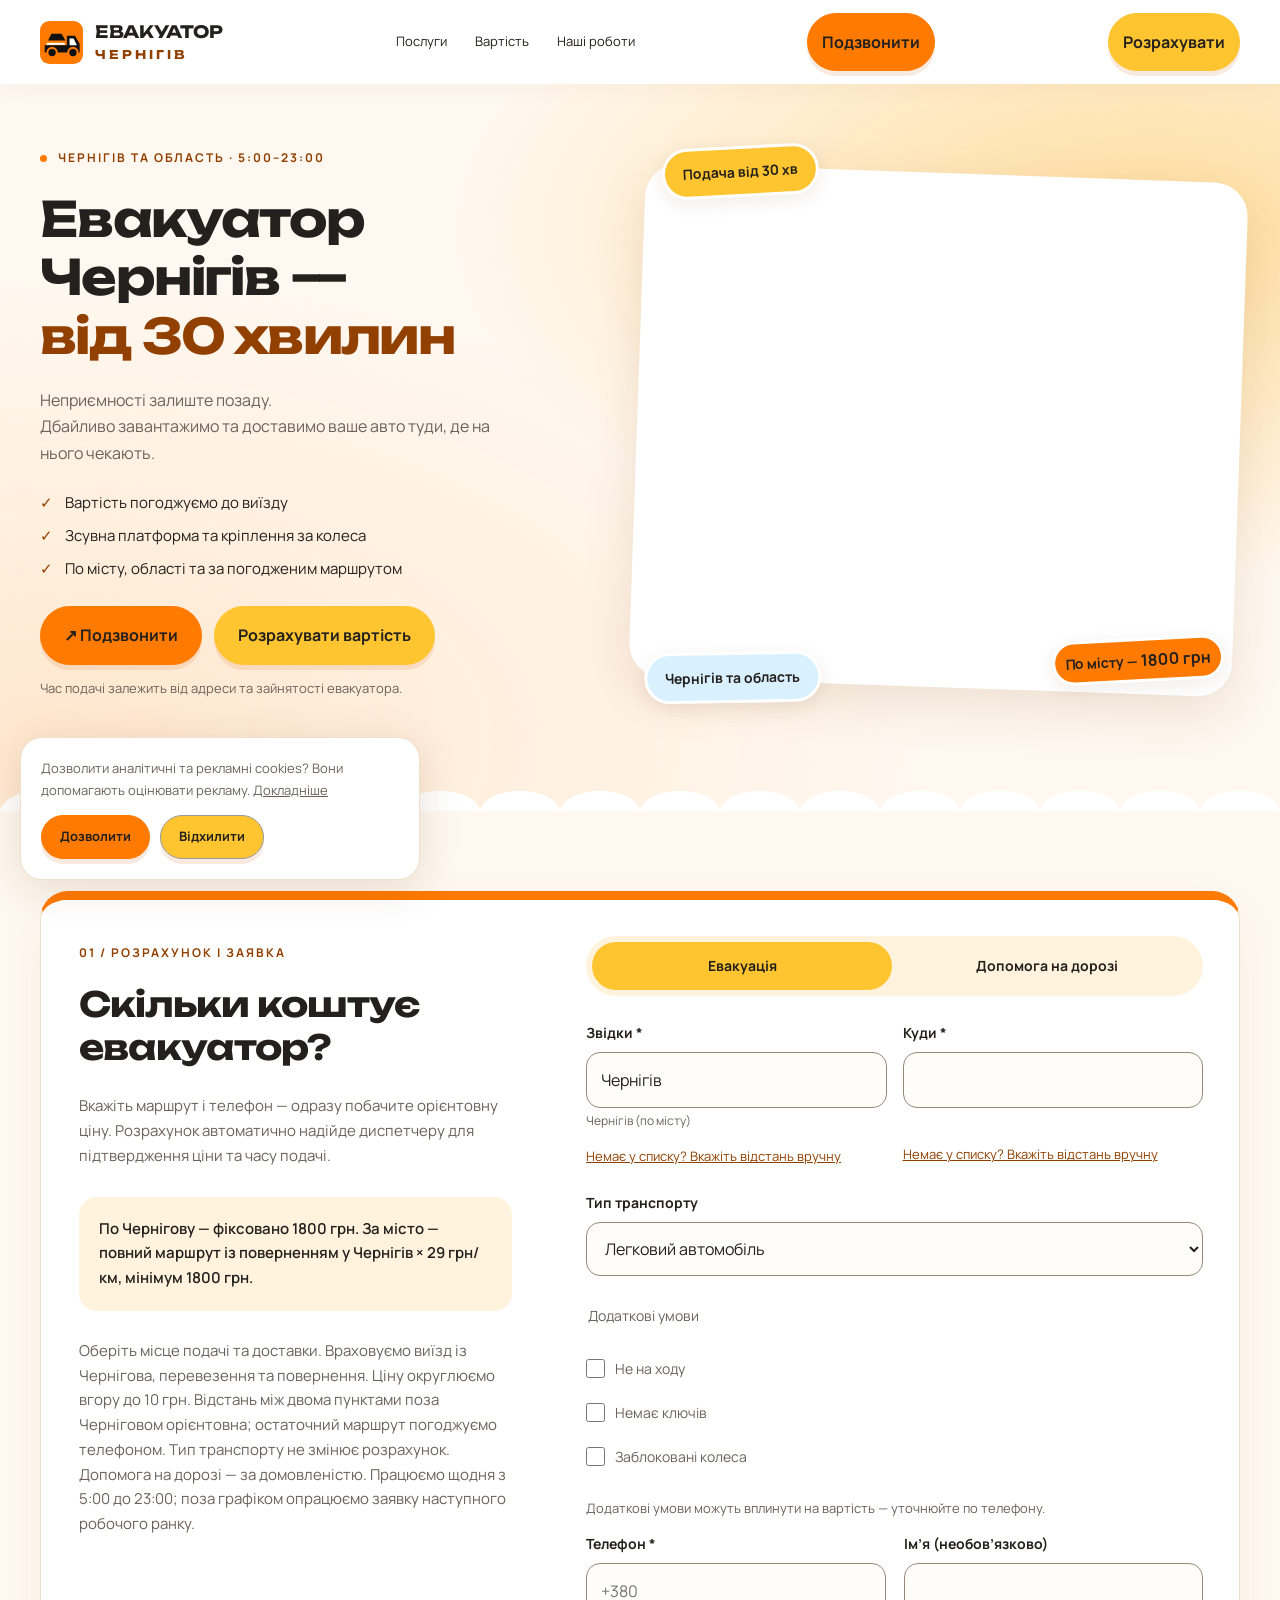
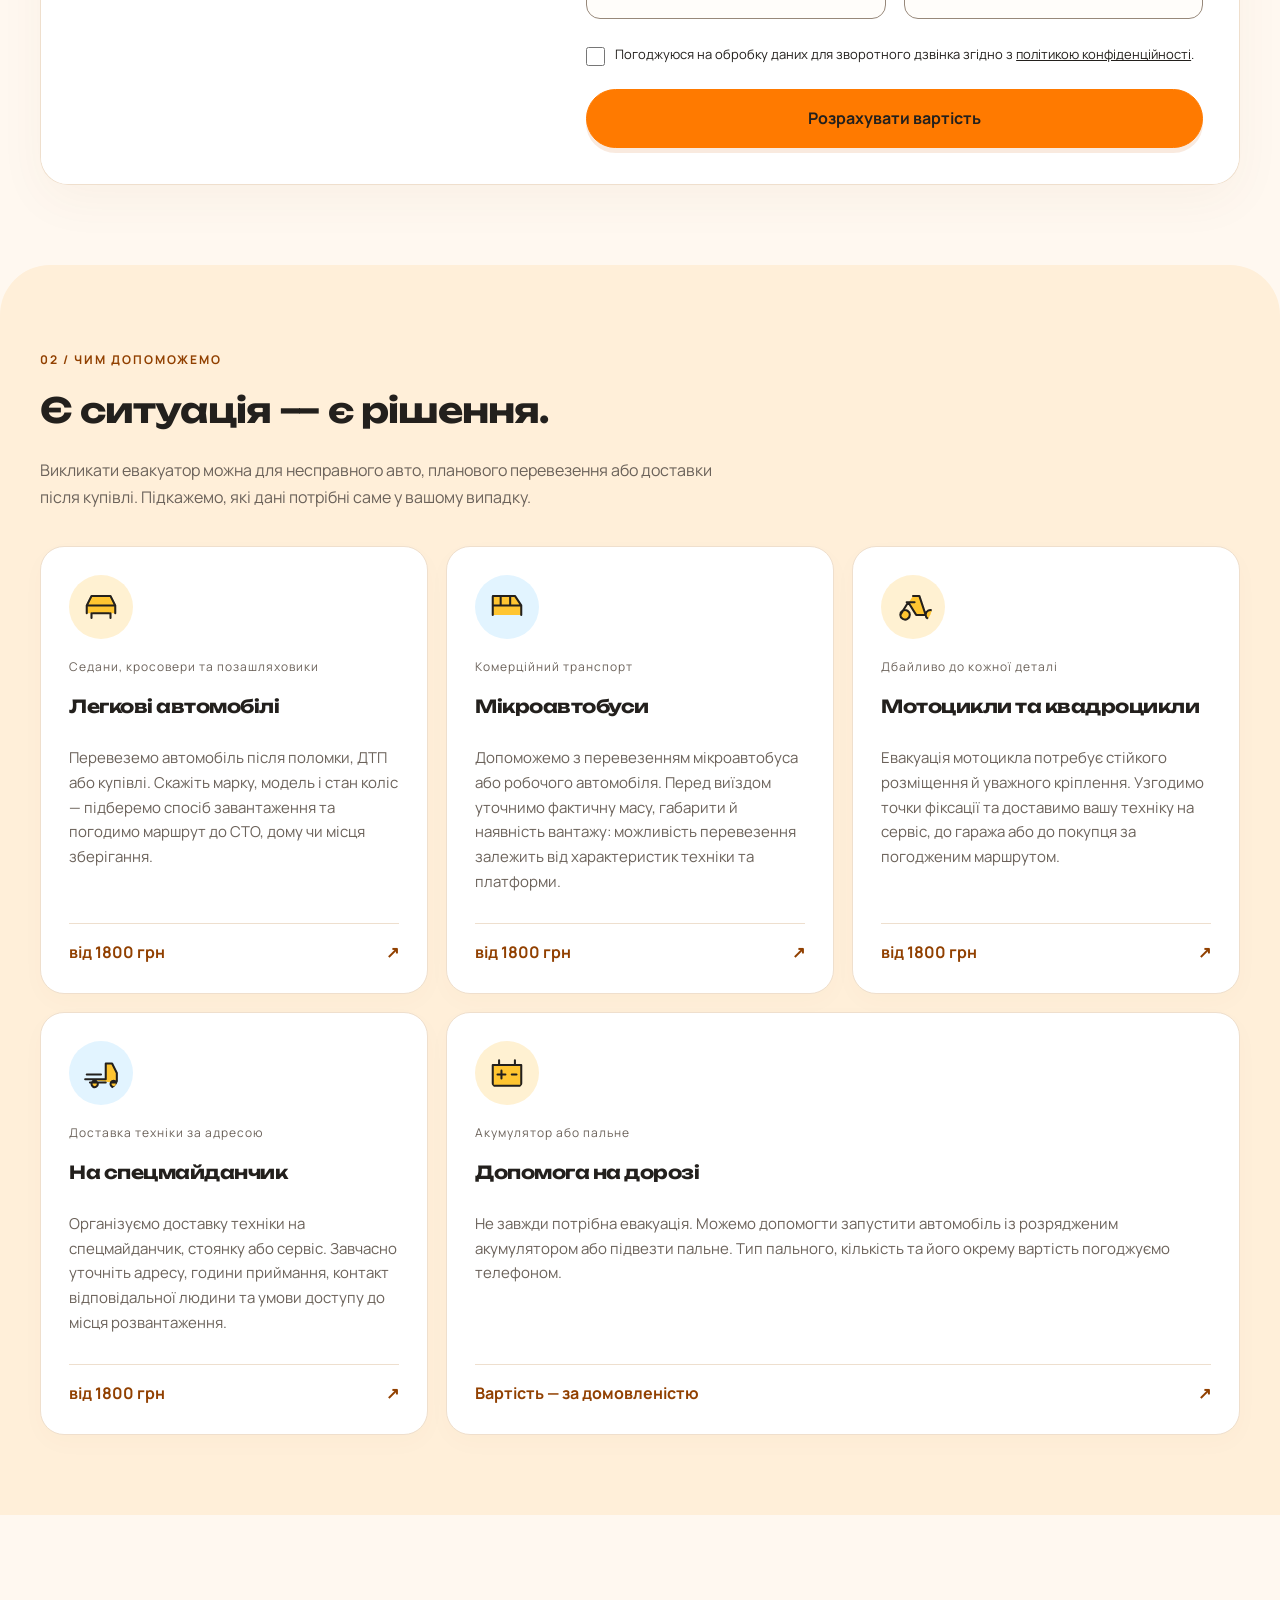
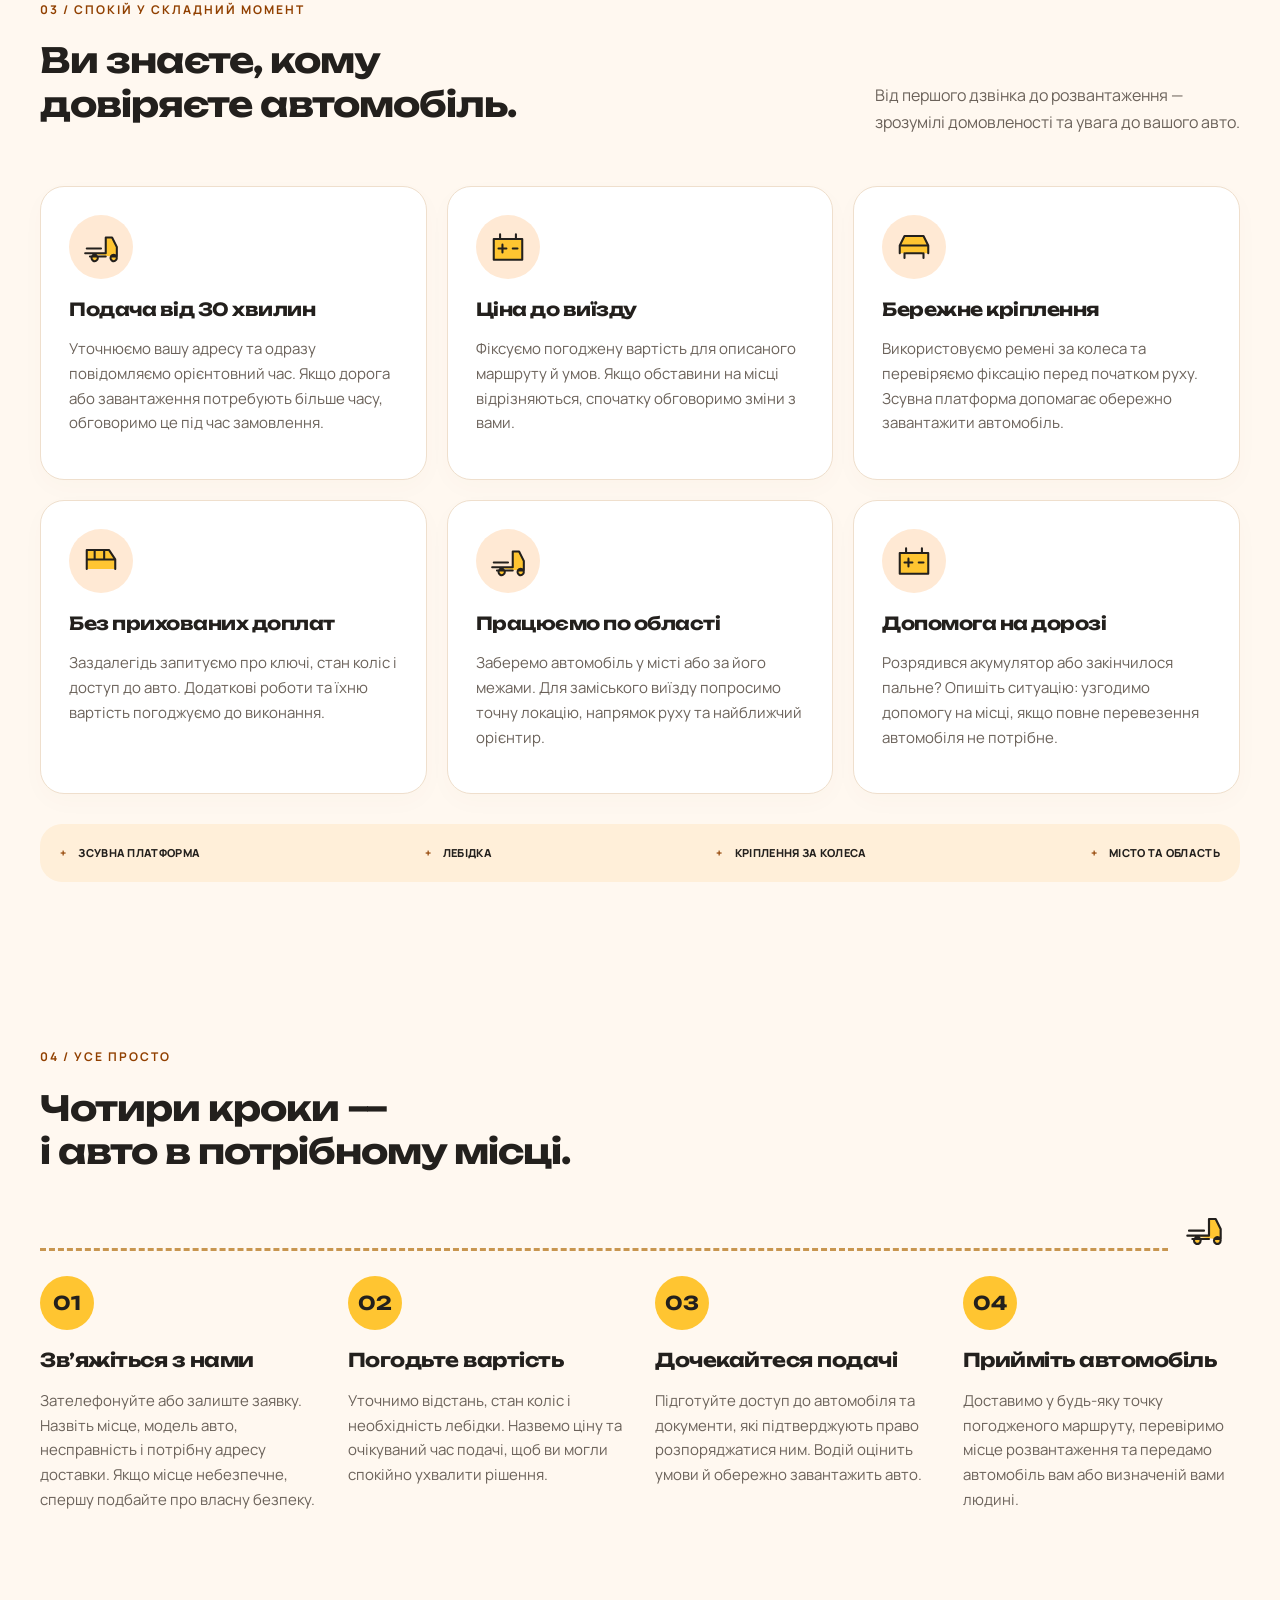
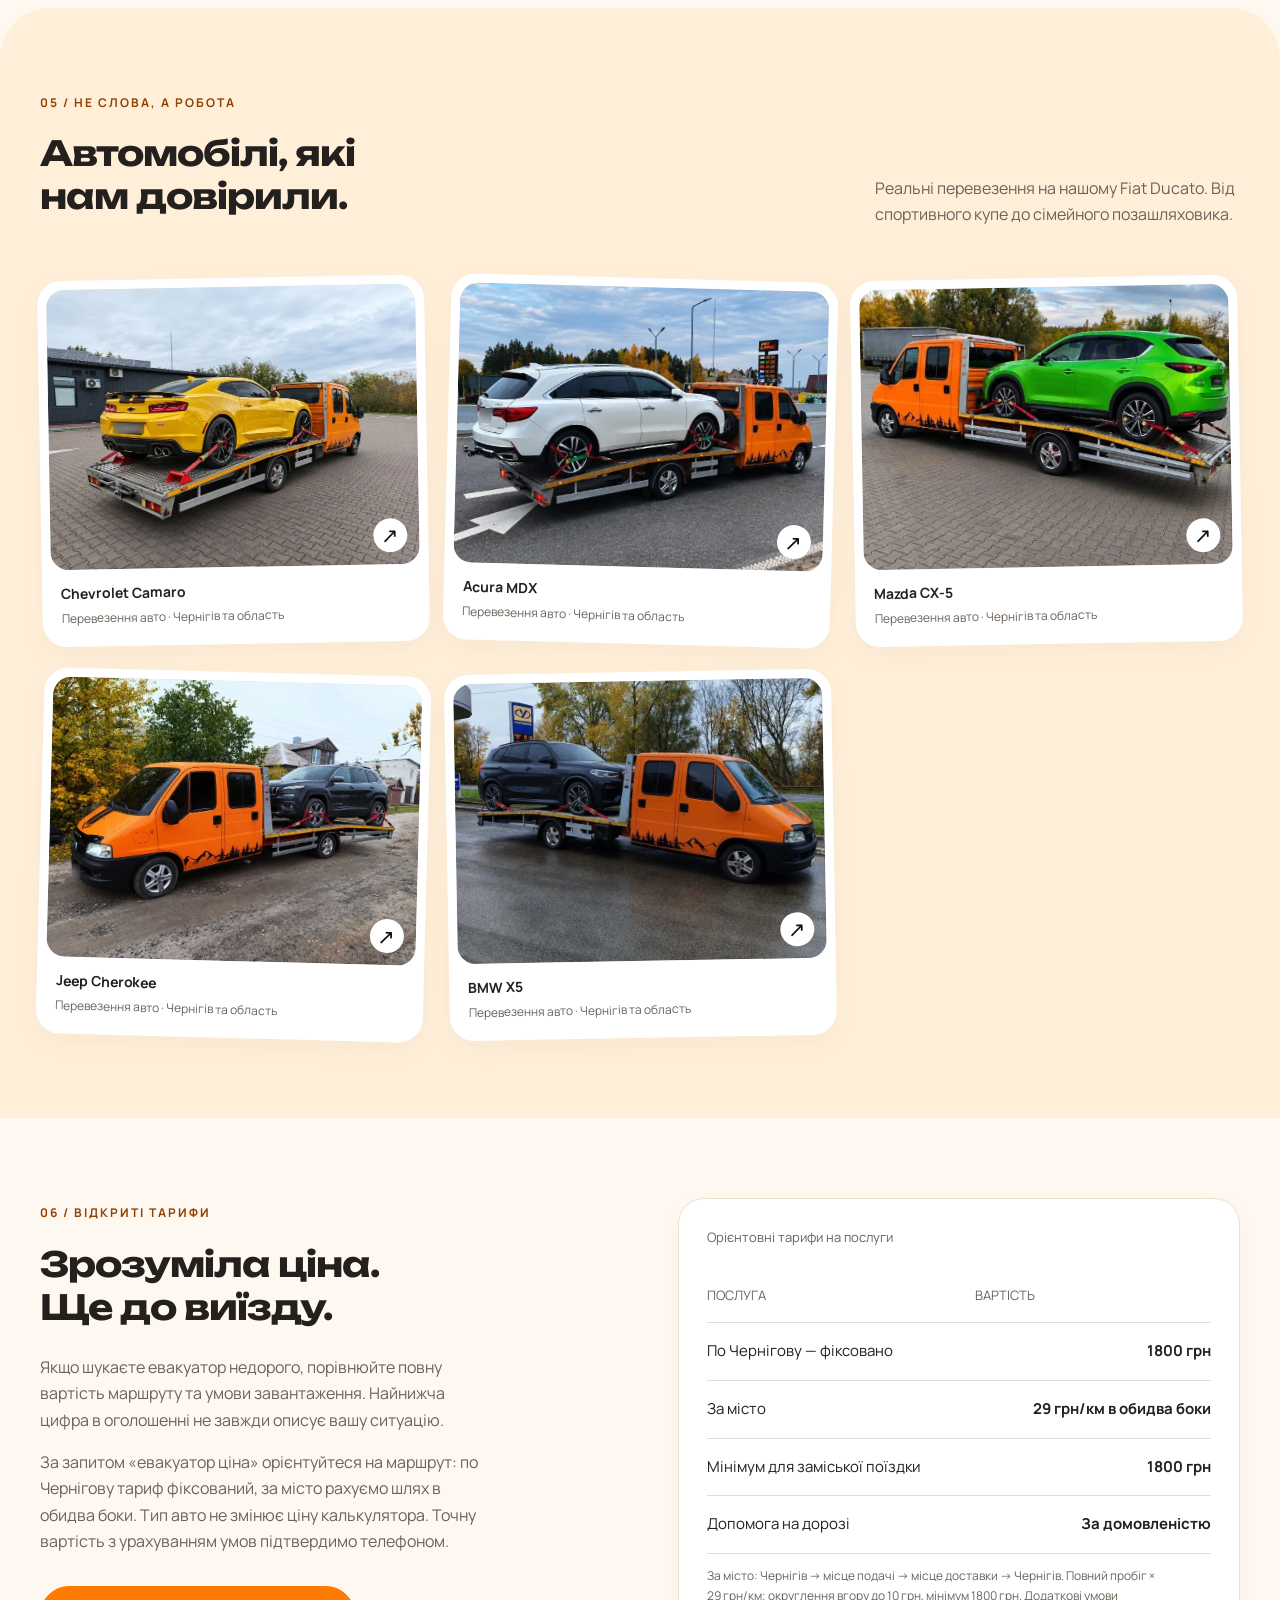
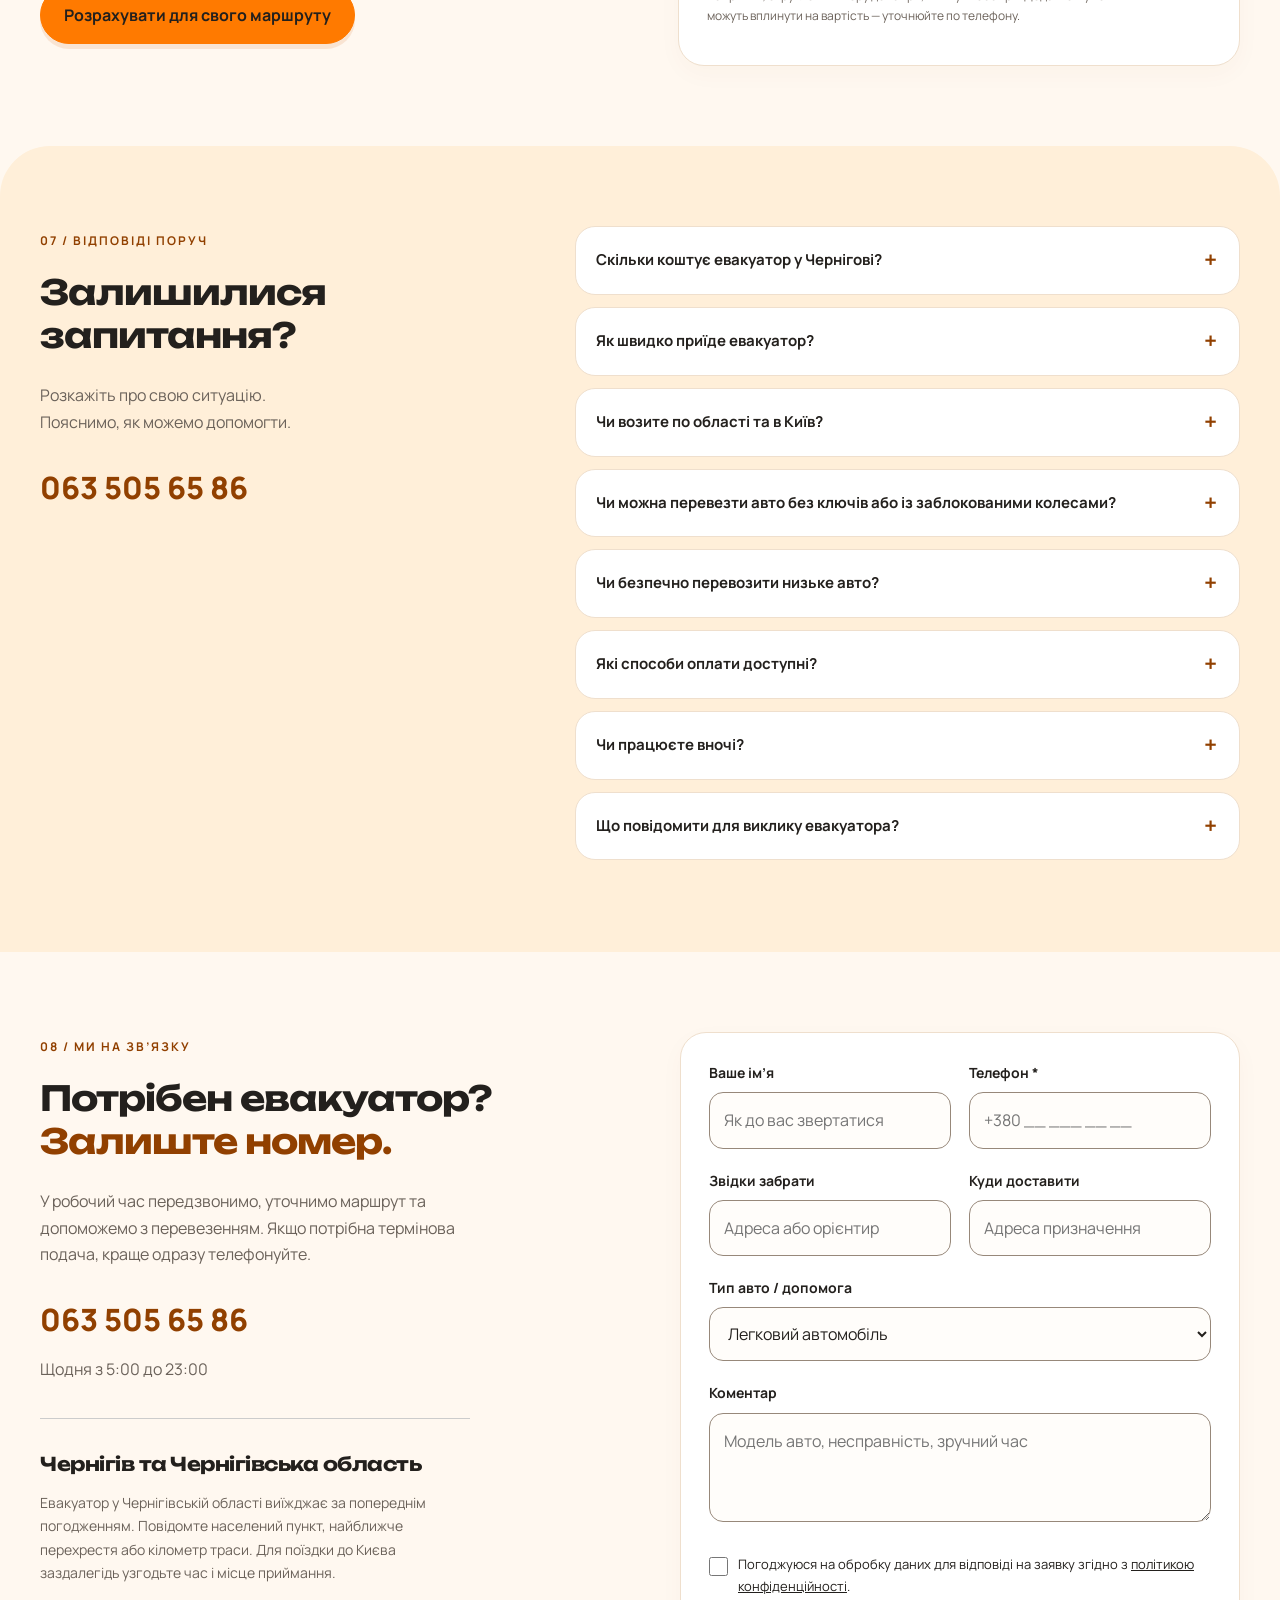
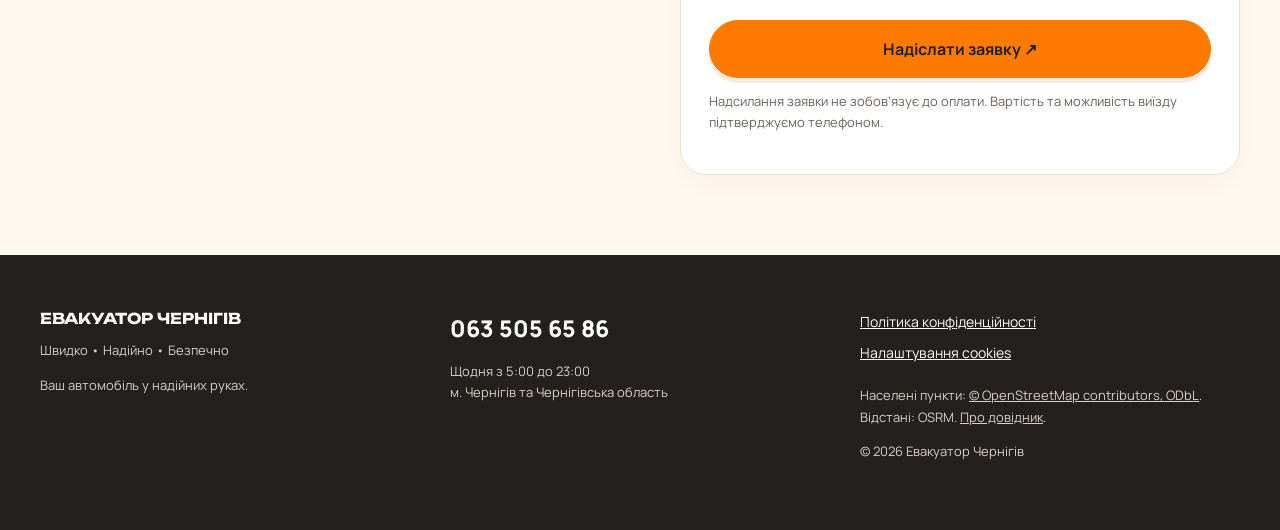
==== commit 4d08d235: "Update outside-city tariff to 29 UAH per km" ====
--- a/index.html
+++ b/index.html
@@ -1,6 +1,6 @@
-<!doctype html><html lang="uk"><head><meta charset="utf-8"><meta name="viewport" content="width=device-width,initial-scale=1"><title>Евакуатор Чернігів ☎ 063 505 65 86 — від 30 хв</title><meta name="description" content="Евакуатор у Чернігові та області від 1800 грн. Подача від 30 хв. Щодня 5:00–23:00. Дбайливе перевезення авто. Телефонуйте 063 505 65 86."><meta name="robots" content="index,follow"><meta name="theme-color" content="#FFF8F0"><link rel="canonical" href="https://evakuator-che.online/"><link rel="icon" href="favicon.svg" type="image/svg+xml"><link rel="apple-touch-icon" href="apple-touch-icon.png"><meta property="og:type" content="website"><meta property="og:locale" content="uk_UA"><meta property="og:title" content="Евакуатор Чернігів ☎ 063 505 65 86 — від 30 хв"><meta property="og:description" content="Евакуатор у Чернігові та області від 1800 грн. Подача від 30 хв. Щодня 5:00–23:00. Дбайливе перевезення авто. Телефонуйте 063 505 65 86."><meta property="og:url" content="https://evakuator-che.online/"><meta property="og:image" content="https://evakuator-che.online/img/og-image.jpg"><meta property="og:image:width" content="1200"><meta property="og:image:height" content="630"><meta name="twitter:card" content="summary_large_image"><meta name="twitter:title" content="Евакуатор Чернігів ☎ 063 505 65 86 — від 30 хв"><meta name="twitter:description" content="Евакуатор у Чернігові та області від 1800 грн. Подача від 30 хв. Щодня 5:00–23:00. Дбайливе перевезення авто. Телефонуйте 063 505 65 86."><meta name="twitter:image" content="https://evakuator-che.online/img/og-image.jpg"><link rel="preload" as="image" type="image/webp" href="img/camaro-portrait-800.webp" imagesrcset="img/camaro-portrait-800.webp 800w, img/camaro-portrait-1600.webp 1600w" imagesizes="(min-width: 1240px) 598px, (min-width: 768px) calc(52.38vw - 66px), calc(100vw - 64px)" media="(max-width: 767px)" fetchpriority="high"><link rel="preload" as="image" type="image/webp" href="img/camaro-800.webp" imagesrcset="img/camaro-800.webp 800w, img/camaro-1600.webp 1600w" imagesizes="(min-width: 1240px) 598px, (min-width: 768px) calc(52.38vw - 66px), calc(100vw - 64px)" media="(min-width: 768px)" fetchpriority="high"><link rel="preconnect" href="https://fonts.googleapis.com"><link rel="preconnect" href="https://fonts.gstatic.com" crossorigin><link href="https://fonts.googleapis.com/css2?family=Manrope:wght@400;700&family=Unbounded:wght@600;700&display=swap" rel="stylesheet"><style>*{box-sizing:border-box}html{scroll-behavior:smooth;scroll-padding-top:100px}body{margin:0;background:#FFF8F0;color:#23201D;font-family:Manrope,Arial,sans-serif;line-height:1.65}a{color:inherit}img{max-width:100%;display:block}h1,h2,h3{font-family:Unbounded,Arial,sans-serif;line-height:1.2;font-weight:700}button,input,select,textarea{font:inherit}.wrap{width:min(1200px,calc(100% - 40px));margin:auto}.topbar{position:sticky;top:0;z-index:20;background:#fff;color:#23201D}.topbar .wrap{display:flex;align-items:center;justify-content:space-between;gap:16px;min-height:84px}.logo{font:700 17px/1.15 Unbounded,Arial,sans-serif;text-decoration:none;display:flex;align-items:center;gap:12px}.logo img{width:43px;height:43px}.logo small{display:block;color:#914000;font-size:12px;letter-spacing:3px;margin-top:6px}.button{display:inline-flex;align-items:center;justify-content:center;gap:12px;background:#ff7a00;border:1px solid #ff7a00;border-radius:999px;padding:15px 23px;color:#23201D;font-weight:700;text-decoration:none;cursor:pointer;min-height:52px}.hero{background:#FFF8F0;color:#23201D;overflow:hidden}.hero-grid{display:grid;grid-template-columns:1fr 1.1fr;align-items:center;min-height:660px;gap:48px;padding-block:64px 80px}.eyebrow{font-size:12px;font-weight:700;letter-spacing:2px;text-transform:uppercase;color:#914000}h1{font-size:clamp(32px,3.8vw,54px);letter-spacing:-1.6px;margin:22px 0}h1 span{color:#914000}.hero-media{position:relative}.hero-media img{height:440px;width:100%;object-fit:cover;border-radius:26px;object-position:48%}.hero-copy>p{color:#6B625A;max-width:470px}.actions{display:flex;gap:12px;flex-wrap:wrap}.outline{background:#ffc531;color:inherit;border-color:#ffc531}.hero ul{padding:0;list-style:none;font-size:15px;margin:25px 0}.hero li{margin:8px 0}.hero li:before{content:"✓";color:#914000;margin-right:12px}.hero-note{font-size:13px}@media(max-width:760px){.wrap{width:calc(100% - 32px)}.topbar .wrap{min-height:72px}.topbar .header-phone{display:none}.topbar .button{padding:10px 16px;min-height:44px}.hero-grid{grid-template-columns:1fr;padding-top:38px;gap:42px}.hero-media img{height:290px}h1{font-size:34px}.hero-copy>p{font-size:16px}.actions .button{font-size:13px;padding-inline:17px}}@media(prefers-reduced-motion:reduce){html{scroll-behavior:auto}}.hero-media{padding-bottom:65px}.hero-media img{height:auto;aspect-ratio:1280/964;object-fit:cover;object-position:50% 50%}.hero-media .price-tag{bottom:12px;right:8px;padding:7px 10px}.hero-media .area-tag{bottom:-23px}.hero-media .photo-label{top:-20px}@media(max-width:767px){.hero-grid{grid-template-columns:1fr}.hero-media img{height:auto;aspect-ratio:4/5;object-position:50% 63%}.hero-media{padding-bottom:65px}}</style><link rel="stylesheet" href="css/style.css"><script type="application/ld+json">{"@context":"https://schema.org","@graph":[{"@type":["LocalBusiness","AutomotiveBusiness"],"@id":"https://evakuator-che.online/#business","name":"Евакуатор Чернігів","telephone":"+380635056586","url":"https://evakuator-che.online/","image":"https://evakuator-che.online/img/og-image.jpg","priceRange":"₴₴","address":{"@type":"PostalAddress","addressLocality":"Чернігів","addressRegion":"Чернігівська область","addressCountry":"UA"},"geo":{"@type":"GeoCoordinates","latitude":51.4982,"longitude":31.2893},"areaServed":[{"@type":"City","name":"Чернігів"},{"@type":"AdministrativeArea","name":"Чернігівська область"}],"openingHoursSpecification":{"@type":"OpeningHoursSpecification","dayOfWeek":["Monday","Tuesday","Wednesday","Thursday","Friday","Saturday","Sunday"],"opens":"05:00","closes":"23:00"},"hasOfferCatalog":{"@type":"OfferCatalog","name":"Послуги евакуатора","itemListElement":[{"@type":"Offer","price":1800,"priceCurrency":"UAH","description":"Фіксований тариф по Чернігову. Додаткові умови уточнюйте телефоном.","priceSpecification":{"@type":"PriceSpecification","price":1800,"priceCurrency":"UAH"},"itemOffered":{"@type":"Service","name":"Легкові автомобілі"}},{"@type":"Offer","price":1800,"priceCurrency":"UAH","description":"Фіксований тариф по Чернігову. Додаткові умови уточнюйте телефоном.","priceSpecification":{"@type":"PriceSpecification","price":1800,"priceCurrency":"UAH"},"itemOffered":{"@type":"Service","name":"Мікроавтобуси"}},{"@type":"Offer","price":1800,"priceCurrency":"UAH","description":"Фіксований тариф по Чернігову. Додаткові умови уточнюйте телефоном.","priceSpecification":{"@type":"PriceSpecification","price":1800,"priceCurrency":"UAH"},"itemOffered":{"@type":"Service","name":"Мотоцикли та квадроцикли"}},{"@type":"Offer","price":1800,"priceCurrency":"UAH","description":"Фіксований тариф по Чернігову. Додаткові умови уточнюйте телефоном.","priceSpecification":{"@type":"PriceSpecification","price":1800,"priceCurrency":"UAH"},"itemOffered":{"@type":"Service","name":"На спецмайданчик"}},{"@type":"Offer","description":"Вартість — за домовленістю","itemOffered":{"@type":"Service","name":"Допомога на дорозі"}},{"@type":"Offer","price":27,"priceCurrency":"UAH","description":"27 грн/км в обидва боки. Повний маршрут: Чернігів → місце подачі → місце доставки → Чернігів. Округлення вгору до 10 грн. Мінімальна вартість 1800 грн.","priceSpecification":{"@type":"UnitPriceSpecification","price":27,"priceCurrency":"UAH","unitText":"км","referenceQuantity":{"@type":"QuantitativeValue","value":1,"unitText":"км"}},"itemOffered":{"@type":"Service","name":"Евакуація за місто"}}]}},{"@type":"FAQPage","mainEntity":[{"@type":"Question","name":"Скільки коштує евакуатор у Чернігові?","acceptedAnswer":{"@type":"Answer","text":"По Чернігову діє фіксований тариф 1800 грн. За місто — 27 грн/км в обидва боки: Чернігів → місце подачі → місце доставки → Чернігів, але не менше 1800 грн. Розрахунок округлюємо вгору до 10 грн. Тип авто не змінює тариф. Додаткові умови можуть вплинути на вартість — уточнюйте по телефону. Допомога на дорозі — за домовленістю."}},{"@type":"Question","name":"Як швидко приїде евакуатор?","acceptedAnswer":{"@type":"Answer","text":"Орієнтовна подача по Чернігову — від 30 хвилин. Час залежить від вашої адреси, дорожньої ситуації та поточної зайнятості. Під час дзвінка уточнимо місце й повідомимо реальний час прибуття. Це орієнтир, а не гарантія прибуття за фіксований час."}},{"@type":"Question","name":"Чи возите по області та в Київ?","acceptedAnswer":{"@type":"Answer","text":"Так, узгоджуємо перевезення по Чернігівській області та до Києва. Назвіть обидві адреси, бажаний час і модель автомобіля. Доступність далекої поїздки, маршрут та повну вартість підтверджуємо перед замовленням."}},{"@type":"Question","name":"Чи можна перевезти авто без ключів або із заблокованими колесами?","acceptedAnswer":{"@type":"Answer","text":"Такі ситуації розглядаємо індивідуально. Обов’язково попередьте, які колеса заблоковані, чи працює кермо та чи є доступ до автомобіля. Перед виїздом перевіримо можливість безпечного завантаження наявним обладнанням і погодимо додаткові роботи."}},{"@type":"Question","name":"Чи безпечно перевозити низьке авто?","acceptedAnswer":{"@type":"Answer","text":"Зсувна платформа забезпечує пологий заїзд, а ремені фіксують автомобіль за колеса. Для низького кліренсу завчасно уточнимо висоту, стан бамперів і місце завантаження. Остаточне рішення щодо безпечного заїзду приймаємо з урахуванням конкретного автомобіля."}},{"@type":"Question","name":"Які способи оплати доступні?","acceptedAnswer":{"@type":"Answer","text":"Спосіб оплати погодьте під час дзвінка до виїзду евакуатора. Уточніть, чи потрібна оплата переказом, готівкою або документи для підприємства. Не надсилайте передоплату за реквізитами, які не були підтверджені особисто телефоном."}},{"@type":"Question","name":"Чи працюєте вночі?","acceptedAnswer":{"@type":"Answer","text":"Працюємо щодня з 5:00 до 23:00. Виклики після 23:00 не обслуговуємо. Бажаний час виїзду повідомте телефоном або в коментарі до заявки. Вартість уточнюйте телефоном. Заявки поза графіком переглядаємо наступного робочого ранку."}},{"@type":"Question","name":"Що повідомити для виклику евакуатора?","acceptedAnswer":{"@type":"Answer","text":"Назвіть адресу або орієнтир, марку авто, характер несправності та пункт призначення. Повідомте про відсутність ключів, заблоковані колеса, низький кліренс або обмежений під’їзд. Залиште номер, за яким водій зможе зв’язатися з вами."}}]},{"@type":"WebSite","@id":"https://evakuator-che.online/#website","url":"https://evakuator-che.online/","name":"Евакуатор Чернігів","inLanguage":"uk"},{"@type":"BreadcrumbList","itemListElement":[{"@type":"ListItem","position":1,"name":"Евакуатор Чернігів","item":"https://evakuator-che.online/"}]}]}</script><script src="js/config.js" defer></script><script src="js/calculate.js" defer></script><script src="js/places.js" defer></script><script src="js/app.js" defer></script></head><body><a class="skip" href="#main">Перейти до вмісту</a><header class="topbar"><div class="wrap"><a class="logo" href="./"><img src="favicon.svg" width="43" height="43" alt="" loading="lazy"><span>ЕВАКУАТОР<small>ЧЕРНІГІВ</small></span></a><nav aria-label="Головна навігація"><a href="#services">Послуги</a><a href="#calculator" data-calc-link>Вартість</a><a href="#works">Наші роботи</a></nav><a class="button header-call" href="tel:+380635056586">Подзвонити</a><a class="button outline header-calc" href="#calculator" data-calc-link>Розрахувати</a></div></header><main id="main">
+<!doctype html><html lang="uk"><head><meta charset="utf-8"><meta name="viewport" content="width=device-width,initial-scale=1"><title>Евакуатор Чернігів ☎ 063 505 65 86 — від 30 хв</title><meta name="description" content="Евакуатор у Чернігові та області від 1800 грн. Подача від 30 хв. Щодня 5:00–23:00. Дбайливе перевезення авто. Телефонуйте 063 505 65 86."><meta name="robots" content="index,follow"><meta name="theme-color" content="#FFF8F0"><link rel="canonical" href="https://evakuator-che.online/"><link rel="icon" href="favicon.svg" type="image/svg+xml"><link rel="apple-touch-icon" href="apple-touch-icon.png"><meta property="og:type" content="website"><meta property="og:locale" content="uk_UA"><meta property="og:title" content="Евакуатор Чернігів ☎ 063 505 65 86 — від 30 хв"><meta property="og:description" content="Евакуатор у Чернігові та області від 1800 грн. Подача від 30 хв. Щодня 5:00–23:00. Дбайливе перевезення авто. Телефонуйте 063 505 65 86."><meta property="og:url" content="https://evakuator-che.online/"><meta property="og:image" content="https://evakuator-che.online/img/og-image.jpg"><meta property="og:image:width" content="1200"><meta property="og:image:height" content="630"><meta name="twitter:card" content="summary_large_image"><meta name="twitter:title" content="Евакуатор Чернігів ☎ 063 505 65 86 — від 30 хв"><meta name="twitter:description" content="Евакуатор у Чернігові та області від 1800 грн. Подача від 30 хв. Щодня 5:00–23:00. Дбайливе перевезення авто. Телефонуйте 063 505 65 86."><meta name="twitter:image" content="https://evakuator-che.online/img/og-image.jpg"><link rel="preload" as="image" type="image/webp" href="img/camaro-portrait-800.webp" imagesrcset="img/camaro-portrait-800.webp 800w, img/camaro-portrait-1600.webp 1600w" imagesizes="(min-width: 1240px) 598px, (min-width: 768px) calc(52.38vw - 66px), calc(100vw - 64px)" media="(max-width: 767px)" fetchpriority="high"><link rel="preload" as="image" type="image/webp" href="img/camaro-800.webp" imagesrcset="img/camaro-800.webp 800w, img/camaro-1600.webp 1600w" imagesizes="(min-width: 1240px) 598px, (min-width: 768px) calc(52.38vw - 66px), calc(100vw - 64px)" media="(min-width: 768px)" fetchpriority="high"><link rel="preconnect" href="https://fonts.googleapis.com"><link rel="preconnect" href="https://fonts.gstatic.com" crossorigin><link href="https://fonts.googleapis.com/css2?family=Manrope:wght@400;700&family=Unbounded:wght@600;700&display=swap" rel="stylesheet"><style>*{box-sizing:border-box}html{scroll-behavior:smooth;scroll-padding-top:100px}body{margin:0;background:#FFF8F0;color:#23201D;font-family:Manrope,Arial,sans-serif;line-height:1.65}a{color:inherit}img{max-width:100%;display:block}h1,h2,h3{font-family:Unbounded,Arial,sans-serif;line-height:1.2;font-weight:700}button,input,select,textarea{font:inherit}.wrap{width:min(1200px,calc(100% - 40px));margin:auto}.topbar{position:sticky;top:0;z-index:20;background:#fff;color:#23201D}.topbar .wrap{display:flex;align-items:center;justify-content:space-between;gap:16px;min-height:84px}.logo{font:700 17px/1.15 Unbounded,Arial,sans-serif;text-decoration:none;display:flex;align-items:center;gap:12px}.logo img{width:43px;height:43px}.logo small{display:block;color:#914000;font-size:12px;letter-spacing:3px;margin-top:6px}.button{display:inline-flex;align-items:center;justify-content:center;gap:12px;background:#ff7a00;border:1px solid #ff7a00;border-radius:999px;padding:15px 23px;color:#23201D;font-weight:700;text-decoration:none;cursor:pointer;min-height:52px}.hero{background:#FFF8F0;color:#23201D;overflow:hidden}.hero-grid{display:grid;grid-template-columns:1fr 1.1fr;align-items:center;min-height:660px;gap:48px;padding-block:64px 80px}.eyebrow{font-size:12px;font-weight:700;letter-spacing:2px;text-transform:uppercase;color:#914000}h1{font-size:clamp(32px,3.8vw,54px);letter-spacing:-1.6px;margin:22px 0}h1 span{color:#914000}.hero-media{position:relative}.hero-media img{height:440px;width:100%;object-fit:cover;border-radius:26px;object-position:48%}.hero-copy>p{color:#6B625A;max-width:470px}.actions{display:flex;gap:12px;flex-wrap:wrap}.outline{background:#ffc531;color:inherit;border-color:#ffc531}.hero ul{padding:0;list-style:none;font-size:15px;margin:25px 0}.hero li{margin:8px 0}.hero li:before{content:"✓";color:#914000;margin-right:12px}.hero-note{font-size:13px}@media(max-width:760px){.wrap{width:calc(100% - 32px)}.topbar .wrap{min-height:72px}.topbar .header-phone{display:none}.topbar .button{padding:10px 16px;min-height:44px}.hero-grid{grid-template-columns:1fr;padding-top:38px;gap:42px}.hero-media img{height:290px}h1{font-size:34px}.hero-copy>p{font-size:16px}.actions .button{font-size:13px;padding-inline:17px}}@media(prefers-reduced-motion:reduce){html{scroll-behavior:auto}}.hero-media{padding-bottom:65px}.hero-media img{height:auto;aspect-ratio:1280/964;object-fit:cover;object-position:50% 50%}.hero-media .price-tag{bottom:12px;right:8px;padding:7px 10px}.hero-media .area-tag{bottom:-23px}.hero-media .photo-label{top:-20px}@media(max-width:767px){.hero-grid{grid-template-columns:1fr}.hero-media img{height:auto;aspect-ratio:4/5;object-position:50% 63%}.hero-media{padding-bottom:65px}}</style><link rel="stylesheet" href="css/style.css"><script type="application/ld+json">{"@context":"https://schema.org","@graph":[{"@type":["LocalBusiness","AutomotiveBusiness"],"@id":"https://evakuator-che.online/#business","name":"Евакуатор Чернігів","telephone":"+380635056586","url":"https://evakuator-che.online/","image":"https://evakuator-che.online/img/og-image.jpg","priceRange":"₴₴","address":{"@type":"PostalAddress","addressLocality":"Чернігів","addressRegion":"Чернігівська область","addressCountry":"UA"},"geo":{"@type":"GeoCoordinates","latitude":51.4982,"longitude":31.2893},"areaServed":[{"@type":"City","name":"Чернігів"},{"@type":"AdministrativeArea","name":"Чернігівська область"}],"openingHoursSpecification":{"@type":"OpeningHoursSpecification","dayOfWeek":["Monday","Tuesday","Wednesday","Thursday","Friday","Saturday","Sunday"],"opens":"05:00","closes":"23:00"},"hasOfferCatalog":{"@type":"OfferCatalog","name":"Послуги евакуатора","itemListElement":[{"@type":"Offer","price":1800,"priceCurrency":"UAH","description":"Фіксований тариф по Чернігову. Додаткові умови уточнюйте телефоном.","priceSpecification":{"@type":"PriceSpecification","price":1800,"priceCurrency":"UAH"},"itemOffered":{"@type":"Service","name":"Легкові автомобілі"}},{"@type":"Offer","price":1800,"priceCurrency":"UAH","description":"Фіксований тариф по Чернігову. Додаткові умови уточнюйте телефоном.","priceSpecification":{"@type":"PriceSpecification","price":1800,"priceCurrency":"UAH"},"itemOffered":{"@type":"Service","name":"Мікроавтобуси"}},{"@type":"Offer","price":1800,"priceCurrency":"UAH","description":"Фіксований тариф по Чернігову. Додаткові умови уточнюйте телефоном.","priceSpecification":{"@type":"PriceSpecification","price":1800,"priceCurrency":"UAH"},"itemOffered":{"@type":"Service","name":"Мотоцикли та квадроцикли"}},{"@type":"Offer","price":1800,"priceCurrency":"UAH","description":"Фіксований тариф по Чернігову. Додаткові умови уточнюйте телефоном.","priceSpecification":{"@type":"PriceSpecification","price":1800,"priceCurrency":"UAH"},"itemOffered":{"@type":"Service","name":"На спецмайданчик"}},{"@type":"Offer","description":"Вартість — за домовленістю","itemOffered":{"@type":"Service","name":"Допомога на дорозі"}},{"@type":"Offer","price":29,"priceCurrency":"UAH","description":"29 грн/км в обидва боки. Повний маршрут: Чернігів → місце подачі → місце доставки → Чернігів. Округлення вгору до 10 грн. Мінімальна вартість 1800 грн.","priceSpecification":{"@type":"UnitPriceSpecification","price":29,"priceCurrency":"UAH","unitText":"км","referenceQuantity":{"@type":"QuantitativeValue","value":1,"unitText":"км"}},"itemOffered":{"@type":"Service","name":"Евакуація за місто"}}]}},{"@type":"FAQPage","mainEntity":[{"@type":"Question","name":"Скільки коштує евакуатор у Чернігові?","acceptedAnswer":{"@type":"Answer","text":"По Чернігову діє фіксований тариф 1800 грн. За місто — 29 грн/км в обидва боки: Чернігів → місце подачі → місце доставки → Чернігів, але не менше 1800 грн. Розрахунок округлюємо вгору до 10 грн. Тип авто не змінює тариф. Додаткові умови можуть вплинути на вартість — уточнюйте по телефону. Допомога на дорозі — за домовленістю."}},{"@type":"Question","name":"Як швидко приїде евакуатор?","acceptedAnswer":{"@type":"Answer","text":"Орієнтовна подача по Чернігову — від 30 хвилин. Час залежить від вашої адреси, дорожньої ситуації та поточної зайнятості. Під час дзвінка уточнимо місце й повідомимо реальний час прибуття. Це орієнтир, а не гарантія прибуття за фіксований час."}},{"@type":"Question","name":"Чи возите по області та в Київ?","acceptedAnswer":{"@type":"Answer","text":"Так, узгоджуємо перевезення по Чернігівській області та до Києва. Назвіть обидві адреси, бажаний час і модель автомобіля. Доступність далекої поїздки, маршрут та повну вартість підтверджуємо перед замовленням."}},{"@type":"Question","name":"Чи можна перевезти авто без ключів або із заблокованими колесами?","acceptedAnswer":{"@type":"Answer","text":"Такі ситуації розглядаємо індивідуально. Обов’язково попередьте, які колеса заблоковані, чи працює кермо та чи є доступ до автомобіля. Перед виїздом перевіримо можливість безпечного завантаження наявним обладнанням і погодимо додаткові роботи."}},{"@type":"Question","name":"Чи безпечно перевозити низьке авто?","acceptedAnswer":{"@type":"Answer","text":"Зсувна платформа забезпечує пологий заїзд, а ремені фіксують автомобіль за колеса. Для низького кліренсу завчасно уточнимо висоту, стан бамперів і місце завантаження. Остаточне рішення щодо безпечного заїзду приймаємо з урахуванням конкретного автомобіля."}},{"@type":"Question","name":"Які способи оплати доступні?","acceptedAnswer":{"@type":"Answer","text":"Спосіб оплати погодьте під час дзвінка до виїзду евакуатора. Уточніть, чи потрібна оплата переказом, готівкою або документи для підприємства. Не надсилайте передоплату за реквізитами, які не були підтверджені особисто телефоном."}},{"@type":"Question","name":"Чи працюєте вночі?","acceptedAnswer":{"@type":"Answer","text":"Працюємо щодня з 5:00 до 23:00. Виклики після 23:00 не обслуговуємо. Бажаний час виїзду повідомте телефоном або в коментарі до заявки. Вартість уточнюйте телефоном. Заявки поза графіком переглядаємо наступного робочого ранку."}},{"@type":"Question","name":"Що повідомити для виклику евакуатора?","acceptedAnswer":{"@type":"Answer","text":"Назвіть адресу або орієнтир, марку авто, характер несправності та пункт призначення. Повідомте про відсутність ключів, заблоковані колеса, низький кліренс або обмежений під’їзд. Залиште номер, за яким водій зможе зв’язатися з вами."}}]},{"@type":"WebSite","@id":"https://evakuator-che.online/#website","url":"https://evakuator-che.online/","name":"Евакуатор Чернігів","inLanguage":"uk"},{"@type":"BreadcrumbList","itemListElement":[{"@type":"ListItem","position":1,"name":"Евакуатор Чернігів","item":"https://evakuator-che.online/"}]}]}</script><script src="js/config.js" defer></script><script src="js/calculate.js" defer></script><script src="js/places.js" defer></script><script src="js/app.js" defer></script></head><body><a class="skip" href="#main">Перейти до вмісту</a><header class="topbar"><div class="wrap"><a class="logo" href="./"><img src="favicon.svg" width="43" height="43" alt="" loading="lazy"><span>ЕВАКУАТОР<small>ЧЕРНІГІВ</small></span></a><nav aria-label="Головна навігація"><a href="#services">Послуги</a><a href="#calculator" data-calc-link>Вартість</a><a href="#works">Наші роботи</a></nav><a class="button header-call" href="tel:+380635056586">Подзвонити</a><a class="button outline header-calc" href="#calculator" data-calc-link>Розрахувати</a></div></header><main id="main">
  <section class="hero"><div class="wrap hero-grid"><div class="hero-copy"><div class="eyebrow"><span class="status-dot"></span> Чернігів та область · 5:00–23:00</div><h1>Евакуатор<br>Чернігів —<br><span>від 30 хвилин</span></h1><p>Неприємності залиште позаду.<br>Дбайливо завантажимо та доставимо ваше авто туди, де на нього чекають.</p><ul><li>Вартість погоджуємо до виїзду</li><li>Зсувна платформа та кріплення за колеса</li><li>По місту, області та за погодженим маршрутом</li></ul><div class="actions"><a class="button" href="tel:+380635056586">↗ Подзвонити</a><a class="button outline" href="#calculator" data-calc-link>Розрахувати вартість</a></div><p class="hero-note">Час подачі залежить від адреси та зайнятості евакуатора.</p></div><div class="hero-media"><picture><source media="(max-width: 767px)" type="image/webp" srcset="img/camaro-portrait-800.webp 800w, img/camaro-portrait-1600.webp 1600w" sizes="(min-width: 1240px) 598px, (min-width: 768px) calc(52.38vw - 66px), calc(100vw - 64px)" width="720" height="1280"><source media="(min-width: 768px)" type="image/webp" srcset="img/camaro-800.webp 800w, img/camaro-1600.webp 1600w" sizes="(min-width: 1240px) 598px, (min-width: 768px) calc(52.38vw - 66px), calc(100vw - 64px)" width="1280" height="964"><img src="img/camaro-800.webp" srcset="img/camaro-800.webp 800w, img/camaro-1600.webp 1600w" sizes="(min-width: 1240px) 598px, (min-width: 768px) calc(52.38vw - 66px), calc(100vw - 64px)" width="1280" height="964" alt="Жовтий Chevrolet Camaro на евакуаторі в Чернігові" fetchpriority="high" decoding="async"></picture><div class="photo-label">Подача від 30 хв</div><div class="price-tag">По місту — <strong>1800 грн</strong></div><div class="area-tag">Чернігів та область</div></div></div><div class="hazard"></div></section>
- <section class="section wrap" id="calculator"><div class="calculator-shell"><div class="calc-intro"><span class="eyebrow">01 / Розрахунок і заявка</span><h2>Скільки коштує евакуатор?</h2><p>Вкажіть маршрут і телефон — одразу побачите орієнтовну ціну. Розрахунок автоматично надійде диспетчеру для підтвердження ціни та часу подачі.</p><div class="calc-note">По Чернігову — фіксовано 1800 грн. За місто — повний маршрут із поверненням у Чернігів × 27 грн/км, мінімум 1800 грн.</div><p>Оберіть місце подачі та доставки. Враховуємо виїзд із Чернігова, перевезення та повернення. Ціну округлюємо вгору до 10 грн. Відстань між двома пунктами поза Черніговом орієнтовна; остаточний маршрут погоджуємо телефоном. Тип транспорту не змінює розрахунок. Допомога на дорозі — за домовленістю. Працюємо щодня з 5:00 до 23:00; поза графіком опрацюємо заявку наступного робочого ранку.</p></div><div class="calc-panel"><form id="calc-form" novalidate><fieldset class="mode-tabs"><legend>Тип послуги</legend><label><input type="radio" name="service" value="tow" checked><span>Евакуація</span></label><label><input type="radio" name="service" value="help"><span>Допомога на дорозі</span></label></fieldset>
+ <section class="section wrap" id="calculator"><div class="calculator-shell"><div class="calc-intro"><span class="eyebrow">01 / Розрахунок і заявка</span><h2>Скільки коштує евакуатор?</h2><p>Вкажіть маршрут і телефон — одразу побачите орієнтовну ціну. Розрахунок автоматично надійде диспетчеру для підтвердження ціни та часу подачі.</p><div class="calc-note">По Чернігову — фіксовано 1800 грн. За місто — повний маршрут із поверненням у Чернігів × 29 грн/км, мінімум 1800 грн.</div><p>Оберіть місце подачі та доставки. Враховуємо виїзд із Чернігова, перевезення та повернення. Ціну округлюємо вгору до 10 грн. Відстань між двома пунктами поза Черніговом орієнтовна; остаточний маршрут погоджуємо телефоном. Тип транспорту не змінює розрахунок. Допомога на дорозі — за домовленістю. Працюємо щодня з 5:00 до 23:00; поза графіком опрацюємо заявку наступного робочого ранку.</p></div><div class="calc-panel"><form id="calc-form" novalidate><fieldset class="mode-tabs"><legend>Тип послуги</legend><label><input type="radio" name="service" value="tow" checked><span>Евакуація</span></label><label><input type="radio" name="service" value="help"><span>Допомога на дорозі</span></label></fieldset>
 <div class="route-fields"><div id="calc-from-field" class="place-field"><label id="calc-from-label" for="calc-from">Звідки *</label><input id="calc-from" name="from" required maxlength="120" autocomplete="off" role="combobox" aria-autocomplete="list" aria-expanded="false" aria-controls="calc-from-list" aria-describedby="calc-from-error calc-from-hint"><ul id="calc-from-list" class="place-list" role="listbox" aria-label="Населені пункти: Звідки" hidden></ul><span class="field-error" id="calc-from-error"></span><p id="calc-from-hint" class="place-hint" aria-live="polite"></p><button type="button" id="calc-from-manual-toggle" class="text-button manual-toggle">Немає у списку? Вкажіть відстань вручну</button><div id="calc-from-manual" hidden><label for="calc-from-km">Відстань від Чернігова, км (в один бік)</label><input id="calc-from-km" name="fromKm" type="number" min="0" max="3000" step="0.1" inputmode="decimal" disabled aria-describedby="calc-from-km-error"><span class="field-error" id="calc-from-km-error"></span></div></div><div id="calc-to-field" class="place-field"><label id="calc-to-label" for="calc-to">Куди *</label><input id="calc-to" name="to" required maxlength="120" autocomplete="off" role="combobox" aria-autocomplete="list" aria-expanded="false" aria-controls="calc-to-list" aria-describedby="calc-to-error calc-to-hint"><ul id="calc-to-list" class="place-list" role="listbox" aria-label="Населені пункти: Куди" hidden></ul><span class="field-error" id="calc-to-error"></span><p id="calc-to-hint" class="place-hint" aria-live="polite"></p><button type="button" id="calc-to-manual-toggle" class="text-button manual-toggle">Немає у списку? Вкажіть відстань вручну</button><div id="calc-to-manual" hidden><label for="calc-to-km">Відстань від Чернігова, км (в один бік)</label><input id="calc-to-km" name="toKm" type="number" min="0" max="3000" step="0.1" inputmode="decimal" disabled aria-describedby="calc-to-km-error"><span class="field-error" id="calc-to-km-error"></span></div></div></div>
 <div id="between-field" hidden><label for="between-km">Відстань між «Звідки» та «Куди», км *</label><input id="between-km" name="betweenKm" type="number" min="0" max="6000" step="0.1" inputmode="decimal" disabled aria-describedby="between-km-error"><span class="field-error" id="between-km-error"></span><p class="form-footnote">Для двох точок поза Черніговом без координат потрібна відстань між ними.</p></div>
 <label for="calc-vehicle">Тип транспорту</label><select id="calc-vehicle" name="vehicle"><option value="car">Легковий автомобіль</option><option value="suv">Кросовер / позашляховик</option><option value="minibus">Мікроавтобус</option><option value="moto">Мотоцикл / квадроцикл</option></select><fieldset class="extras"><legend>Додаткові умови</legend><label><input type="checkbox" name="nonRolling"><span>Не на ходу</span></label><label><input type="checkbox" name="noKeys"><span>Немає ключів</span></label><label><input type="checkbox" name="blockedWheels"><span>Заблоковані колеса</span></label></fieldset><p class="form-footnote">Додаткові умови можуть вплинути на вартість — уточнюйте по телефону.</p>
@@ -11,6 +11,6 @@
 </section>
  <section class="section wrap" id="workflow"><span class="eyebrow">04 / Усе просто</span><h2>Чотири кроки —<br>і авто в потрібному місці.</h2><div class="road-line" aria-hidden="true"><span class="road-truck"><svg viewBox="0 0 24 24" fill="none" stroke="currentColor" stroke-width="1.6" stroke-linecap="round" stroke-linejoin="round" aria-hidden="true"> <path d="M2 16h13V6h4l3 6v6h-3M5 18h10M3 13h9M6 19a2 2 0 1 0 0-.1M18 19a2 2 0 1 0 0-.1"/></svg></span></div><div class="steps"><article><span>01</span><h3>Зв’яжіться з нами</h3><p>Зателефонуйте або залиште заявку. Назвіть місце, модель авто, несправність і потрібну адресу доставки. Якщо місце небезпечне, спершу подбайте про власну безпеку.</p></article><article><span>02</span><h3>Погодьте вартість</h3><p>Уточнимо відстань, стан коліс і необхідність лебідки. Назвемо ціну та очікуваний час подачі, щоб ви могли спокійно ухвалити рішення.</p></article><article><span>03</span><h3>Дочекайтеся подачі</h3><p>Підготуйте доступ до автомобіля та документи, які підтверджують право розпоряджатися ним. Водій оцінить умови й обережно завантажить авто.</p></article><article><span>04</span><h3>Прийміть автомобіль</h3><p>Доставимо у будь-яку точку погодженого маршруту, перевіримо місце розвантаження та передамо автомобіль вам або визначеній вами людині.</p></article></div></section>
  <section class="section works" id="works"><div class="wrap"><div class="section-heading"><div><span class="eyebrow">05 / Не слова, а робота</span><h2>Автомобілі, які<br>нам довірили.</h2></div><p>Реальні перевезення на нашому Fiat Ducato. Від спортивного купе до сімейного позашляховика.</p></div><div class="gallery"><figure><button class="gallery-open" data-image="img/camaro-1600.webp" data-alt="Жовтий Chevrolet Camaro на платформі, закріплений ременями за колеса" aria-label="Збільшити фото: Chevrolet Camaro"><picture><source type="image/webp" srcset="img/camaro-800.webp 800w, img/camaro-1600.webp 1600w" sizes="(max-width: 760px) 100vw, 33vw"><img src="img/camaro-800.webp" alt="Жовтий Chevrolet Camaro на платформі, закріплений ременями за колеса" width="1280" height="964" loading="lazy" decoding="async"></picture><span aria-hidden="true">↗</span></button><figcaption>Chevrolet Camaro<small>Перевезення авто · Чернігів та область</small></figcaption></figure><figure><button class="gallery-open" data-image="img/acura-1600.webp" data-alt="Білий Acura MDX на помаранчевому евакуаторі" aria-label="Збільшити фото: Acura MDX"><picture><source type="image/webp" srcset="img/acura-800.webp 800w, img/acura-1600.webp 1600w" sizes="(max-width: 760px) 100vw, 33vw"><img src="img/acura-800.webp" alt="Білий Acura MDX на помаранчевому евакуаторі" width="720" height="1280" loading="lazy" decoding="async"></picture><span aria-hidden="true">↗</span></button><figcaption>Acura MDX<small>Перевезення авто · Чернігів та область</small></figcaption></figure><figure><button class="gallery-open" data-image="img/mazda-1600.webp" data-alt="Зелена Mazda CX-5 під час перевезення на платформі" aria-label="Збільшити фото: Mazda CX-5"><picture><source type="image/webp" srcset="img/mazda-800.webp 800w, img/mazda-1600.webp 1600w" sizes="(max-width: 760px) 100vw, 33vw"><img src="img/mazda-800.webp" alt="Зелена Mazda CX-5 під час перевезення на платформі" width="720" height="1280" loading="lazy" decoding="async"></picture><span aria-hidden="true">↗</span></button><figcaption>Mazda CX-5<small>Перевезення авто · Чернігів та область</small></figcaption></figure><figure><button class="gallery-open" data-image="img/jeep-1600.webp" data-alt="Jeep Cherokee на евакуаторі біля осінніх дерев" aria-label="Збільшити фото: Jeep Cherokee"><picture><source type="image/webp" srcset="img/jeep-800.webp 800w, img/jeep-1600.webp 1600w" sizes="(max-width: 760px) 100vw, 33vw"><img src="img/jeep-800.webp" alt="Jeep Cherokee на евакуаторі біля осінніх дерев" width="1280" height="964" loading="lazy" decoding="async"></picture><span aria-hidden="true">↗</span></button><figcaption>Jeep Cherokee<small>Перевезення авто · Чернігів та область</small></figcaption></figure><figure><button class="gallery-open" data-image="img/bmw-1600.webp" data-alt="Темний BMW X5 на платформі Fiat Ducato" aria-label="Збільшити фото: BMW X5"><picture><source type="image/webp" srcset="img/bmw-800.webp 800w, img/bmw-1600.webp 1600w" sizes="(max-width: 760px) 100vw, 33vw"><img src="img/bmw-800.webp" alt="Темний BMW X5 на платформі Fiat Ducato" width="720" height="1280" loading="lazy" decoding="async"></picture><span aria-hidden="true">↗</span></button><figcaption>BMW X5<small>Перевезення авто · Чернігів та область</small></figcaption></figure></div></div></section>
- <section class="section wrap" id="prices"><div class="prices-grid"><div><span class="eyebrow">06 / Відкриті тарифи</span><h2>Зрозуміла ціна.<br>Ще до виїзду.</h2><p>Якщо шукаєте евакуатор недорого, порівнюйте повну вартість маршруту та умови завантаження. Найнижча цифра в оголошенні не завжди описує вашу ситуацію.</p><p>За запитом «евакуатор ціна» орієнтуйтеся на маршрут: по Чернігову тариф фіксований, за місто рахуємо шлях в обидва боки. Тип авто не змінює ціну калькулятора. Точну вартість з урахуванням умов підтвердимо телефоном.</p><a class="button" href="#calculator" data-calc-link>Розрахувати для свого маршруту</a></div><div class="price-table"><table><caption>Орієнтовні тарифи на послуги</caption><thead><tr><th scope="col">Послуга</th><th scope="col">Вартість</th></tr></thead><tbody><tr><th scope="row">По Чернігову — фіксовано</th><td>1800 грн</td></tr><tr><th scope="row">За місто</th><td>27 грн/км в обидва боки</td></tr><tr><th scope="row">Мінімум для заміської поїздки</th><td>1800 грн</td></tr><tr><th scope="row">Допомога на дорозі</th><td>За домовленістю</td></tr></tbody></table><p>За місто: Чернігів → місце подачі → місце доставки → Чернігів. Повний пробіг × 27 грн/км; округлення вгору до 10 грн, мінімум 1800 грн. Додаткові умови можуть вплинути на вартість — уточнюйте по телефону.</p></div></div></section>
- <section class="section faq-section"><div class="wrap faq-grid"><div><span class="eyebrow">07 / Відповіді поруч</span><h2>Залишилися<br>запитання?</h2><p>Розкажіть про свою ситуацію.<br>Пояснимо, як можемо допомогти.</p><a class="large-phone" href="tel:+380635056586">063 505 65 86</a></div><div><details><summary>Скільки коштує евакуатор у Чернігові?</summary><p>По Чернігову діє фіксований тариф 1800 грн. За місто — 27 грн/км в обидва боки: Чернігів → місце подачі → місце доставки → Чернігів, але не менше 1800 грн. Розрахунок округлюємо вгору до 10 грн. Тип авто не змінює тариф. Додаткові умови можуть вплинути на вартість — уточнюйте по телефону. Допомога на дорозі — за домовленістю.</p></details><details><summary>Як швидко приїде евакуатор?</summary><p>Орієнтовна подача по Чернігову — від 30 хвилин. Час залежить від вашої адреси, дорожньої ситуації та поточної зайнятості. Під час дзвінка уточнимо місце й повідомимо реальний час прибуття. Це орієнтир, а не гарантія прибуття за фіксований час.</p></details><details><summary>Чи возите по області та в Київ?</summary><p>Так, узгоджуємо перевезення по Чернігівській області та до Києва. Назвіть обидві адреси, бажаний час і модель автомобіля. Доступність далекої поїздки, маршрут та повну вартість підтверджуємо перед замовленням.</p></details><details><summary>Чи можна перевезти авто без ключів або із заблокованими колесами?</summary><p>Такі ситуації розглядаємо індивідуально. Обов’язково попередьте, які колеса заблоковані, чи працює кермо та чи є доступ до автомобіля. Перед виїздом перевіримо можливість безпечного завантаження наявним обладнанням і погодимо додаткові роботи.</p></details><details><summary>Чи безпечно перевозити низьке авто?</summary><p>Зсувна платформа забезпечує пологий заїзд, а ремені фіксують автомобіль за колеса. Для низького кліренсу завчасно уточнимо висоту, стан бамперів і місце завантаження. Остаточне рішення щодо безпечного заїзду приймаємо з урахуванням конкретного автомобіля.</p></details><details><summary>Які способи оплати доступні?</summary><p>Спосіб оплати погодьте під час дзвінка до виїзду евакуатора. Уточніть, чи потрібна оплата переказом, готівкою або документи для підприємства. Не надсилайте передоплату за реквізитами, які не були підтверджені особисто телефоном.</p></details><details><summary>Чи працюєте вночі?</summary><p>Працюємо щодня з 5:00 до 23:00. Виклики після 23:00 не обслуговуємо. Бажаний час виїзду повідомте телефоном або в коментарі до заявки. Вартість уточнюйте телефоном. Заявки поза графіком переглядаємо наступного робочого ранку.</p></details><details><summary>Що повідомити для виклику евакуатора?</summary><p>Назвіть адресу або орієнтир, марку авто, характер несправності та пункт призначення. Повідомте про відсутність ключів, заблоковані колеса, низький кліренс або обмежений під’їзд. Залиште номер, за яким водій зможе зв’язатися з вами.</p></details></div></div></section>
+ <section class="section wrap" id="prices"><div class="prices-grid"><div><span class="eyebrow">06 / Відкриті тарифи</span><h2>Зрозуміла ціна.<br>Ще до виїзду.</h2><p>Якщо шукаєте евакуатор недорого, порівнюйте повну вартість маршруту та умови завантаження. Найнижча цифра в оголошенні не завжди описує вашу ситуацію.</p><p>За запитом «евакуатор ціна» орієнтуйтеся на маршрут: по Чернігову тариф фіксований, за місто рахуємо шлях в обидва боки. Тип авто не змінює ціну калькулятора. Точну вартість з урахуванням умов підтвердимо телефоном.</p><a class="button" href="#calculator" data-calc-link>Розрахувати для свого маршруту</a></div><div class="price-table"><table><caption>Орієнтовні тарифи на послуги</caption><thead><tr><th scope="col">Послуга</th><th scope="col">Вартість</th></tr></thead><tbody><tr><th scope="row">По Чернігову — фіксовано</th><td>1800 грн</td></tr><tr><th scope="row">За місто</th><td>29 грн/км в обидва боки</td></tr><tr><th scope="row">Мінімум для заміської поїздки</th><td>1800 грн</td></tr><tr><th scope="row">Допомога на дорозі</th><td>За домовленістю</td></tr></tbody></table><p>За місто: Чернігів → місце подачі → місце доставки → Чернігів. Повний пробіг × 29 грн/км; округлення вгору до 10 грн, мінімум 1800 грн. Додаткові умови можуть вплинути на вартість — уточнюйте по телефону.</p></div></div></section>
+ <section class="section faq-section"><div class="wrap faq-grid"><div><span class="eyebrow">07 / Відповіді поруч</span><h2>Залишилися<br>запитання?</h2><p>Розкажіть про свою ситуацію.<br>Пояснимо, як можемо допомогти.</p><a class="large-phone" href="tel:+380635056586">063 505 65 86</a></div><div><details><summary>Скільки коштує евакуатор у Чернігові?</summary><p>По Чернігову діє фіксований тариф 1800 грн. За місто — 29 грн/км в обидва боки: Чернігів → місце подачі → місце доставки → Чернігів, але не менше 1800 грн. Розрахунок округлюємо вгору до 10 грн. Тип авто не змінює тариф. Додаткові умови можуть вплинути на вартість — уточнюйте по телефону. Допомога на дорозі — за домовленістю.</p></details><details><summary>Як швидко приїде евакуатор?</summary><p>Орієнтовна подача по Чернігову — від 30 хвилин. Час залежить від вашої адреси, дорожньої ситуації та поточної зайнятості. Під час дзвінка уточнимо місце й повідомимо реальний час прибуття. Це орієнтир, а не гарантія прибуття за фіксований час.</p></details><details><summary>Чи возите по області та в Київ?</summary><p>Так, узгоджуємо перевезення по Чернігівській області та до Києва. Назвіть обидві адреси, бажаний час і модель автомобіля. Доступність далекої поїздки, маршрут та повну вартість підтверджуємо перед замовленням.</p></details><details><summary>Чи можна перевезти авто без ключів або із заблокованими колесами?</summary><p>Такі ситуації розглядаємо індивідуально. Обов’язково попередьте, які колеса заблоковані, чи працює кермо та чи є доступ до автомобіля. Перед виїздом перевіримо можливість безпечного завантаження наявним обладнанням і погодимо додаткові роботи.</p></details><details><summary>Чи безпечно перевозити низьке авто?</summary><p>Зсувна платформа забезпечує пологий заїзд, а ремені фіксують автомобіль за колеса. Для низького кліренсу завчасно уточнимо висоту, стан бамперів і місце завантаження. Остаточне рішення щодо безпечного заїзду приймаємо з урахуванням конкретного автомобіля.</p></details><details><summary>Які способи оплати доступні?</summary><p>Спосіб оплати погодьте під час дзвінка до виїзду евакуатора. Уточніть, чи потрібна оплата переказом, готівкою або документи для підприємства. Не надсилайте передоплату за реквізитами, які не були підтверджені особисто телефоном.</p></details><details><summary>Чи працюєте вночі?</summary><p>Працюємо щодня з 5:00 до 23:00. Виклики після 23:00 не обслуговуємо. Бажаний час виїзду повідомте телефоном або в коментарі до заявки. Вартість уточнюйте телефоном. Заявки поза графіком переглядаємо наступного робочого ранку.</p></details><details><summary>Що повідомити для виклику евакуатора?</summary><p>Назвіть адресу або орієнтир, марку авто, характер несправності та пункт призначення. Повідомте про відсутність ключів, заблоковані колеса, низький кліренс або обмежений під’їзд. Залиште номер, за яким водій зможе зв’язатися з вами.</p></details></div></div></section>
  <section class="section wrap" id="request"><div class="request-grid"><div><span class="eyebrow">08 / Ми на зв’язку</span><h2>Потрібен евакуатор?<br><span class="orange">Залиште номер.</span></h2><p>У робочий час передзвонимо, уточнимо маршрут та допоможемо з перевезенням. Якщо потрібна термінова подача, краще одразу телефонуйте.</p><a class="large-phone" href="tel:+380635056586">063 505 65 86</a><p>Щодня з 5:00 до 23:00</p><div class="coverage"><h3>Чернігів та Чернігівська область</h3><p>Евакуатор у Чернігівській області виїжджає за попереднім погодженням. Повідомте населений пункт, найближче перехрестя або кілометр траси. Для поїздки до Києва заздалегідь узгодьте час і місце приймання.</p></div></div><div class="request-card"><form id="lead-form"><div class="form-grid"><div><label for="name">Ваше ім’я</label><input id="name" name="name" autocomplete="given-name" maxlength="80" placeholder="Як до вас звертатися"></div><div><label for="phone">Телефон <span aria-hidden="true">*</span></label><input id="phone" name="phone" type="tel" autocomplete="tel" placeholder="+380 __ ___ __ __" required maxlength="17" inputmode="tel"></div><div><label for="from">Звідки забрати</label><input id="from" name="from" maxlength="200" placeholder="Адреса або орієнтир"></div><div><label for="to">Куди доставити</label><input id="to" name="to" maxlength="200" placeholder="Адреса призначення"></div></div><label for="vehicle">Тип авто / допомога</label><select id="vehicle" name="vehicle"><option value="car">Легковий автомобіль</option><option value="suv">Кросовер / позашляховик</option><option value="minibus">Мікроавтобус</option><option value="moto">Мотоцикл / квадроцикл</option><option value="help">Допомога на дорозі</option></select><label for="comment">Коментар</label><textarea id="comment" name="comment" rows="3" maxlength="1000" placeholder="Модель авто, несправність, зручний час"></textarea><div class="honeypot" aria-hidden="true"><label for="website">Ваш сайт</label><input id="website" name="website" tabindex="-1" autocomplete="off"></div><label class="consent-check"><input type="checkbox" name="privacy" required><span>Погоджуюся на обробку даних для відповіді на заявку згідно з <a href="privacy.html">політикою конфіденційності</a>.</span></label><button type="submit" class="button wide">Надіслати заявку ↗</button><p class="form-footnote">Надсилання заявки не зобов’язує до оплати. Вартість та можливість виїзду підтверджуємо телефоном.</p></form><div id="form-status" role="status" tabindex="-1"></div></div></div></section></main><footer><div class="wrap footer-grid"><div><a class="logo" href="./">ЕВАКУАТОР ЧЕРНІГІВ</a><p>Швидко • Надійно • Безпечно</p><p>Ваш автомобіль у надійних руках.</p></div><div><a class="footer-phone" href="tel:+380635056586">063 505 65 86</a><p>Щодня з 5:00 до 23:00<br>м. Чернігів та Чернігівська область</p></div><div><a href="privacy.html">Політика конфіденційності</a><br><button class="text-button" data-cookie-settings>Налаштування cookies</button><p>Населені пункти: <a href="https://www.openstreetmap.org/copyright">© OpenStreetMap contributors, ODbL</a>. Відстані: OSRM. <a href="data/README.md">Про довідник</a>.</p><p>© 2026 Евакуатор Чернігів</p></div></div></footer><div class="mobile-bar" aria-label="Швидкий зв’язок"><a class="button" href="tel:+380635056586">↗ Подзвонити</a><a class="button outline" href="#calculator" data-calc-link>Розрахувати</a></div><aside class="cookie-banner" id="cookie-banner" aria-label="Налаштування cookies" hidden><p>Дозволити аналітичні та рекламні cookies? Вони допомагають оцінювати рекламу. <a href="privacy.html">Докладніше</a></p><div><button class="button" id="cookie-accept">Дозволити</button><button class="button outline" id="cookie-decline">Відхилити</button></div></aside><dialog id="lightbox" aria-label="Фото нашої роботи"><button id="lightbox-close" aria-label="Закрити фото">×</button><img id="lightbox-image" alt="" width="1280" height="964" loading="lazy"><p id="lightbox-caption"></p></dialog></body></html>
